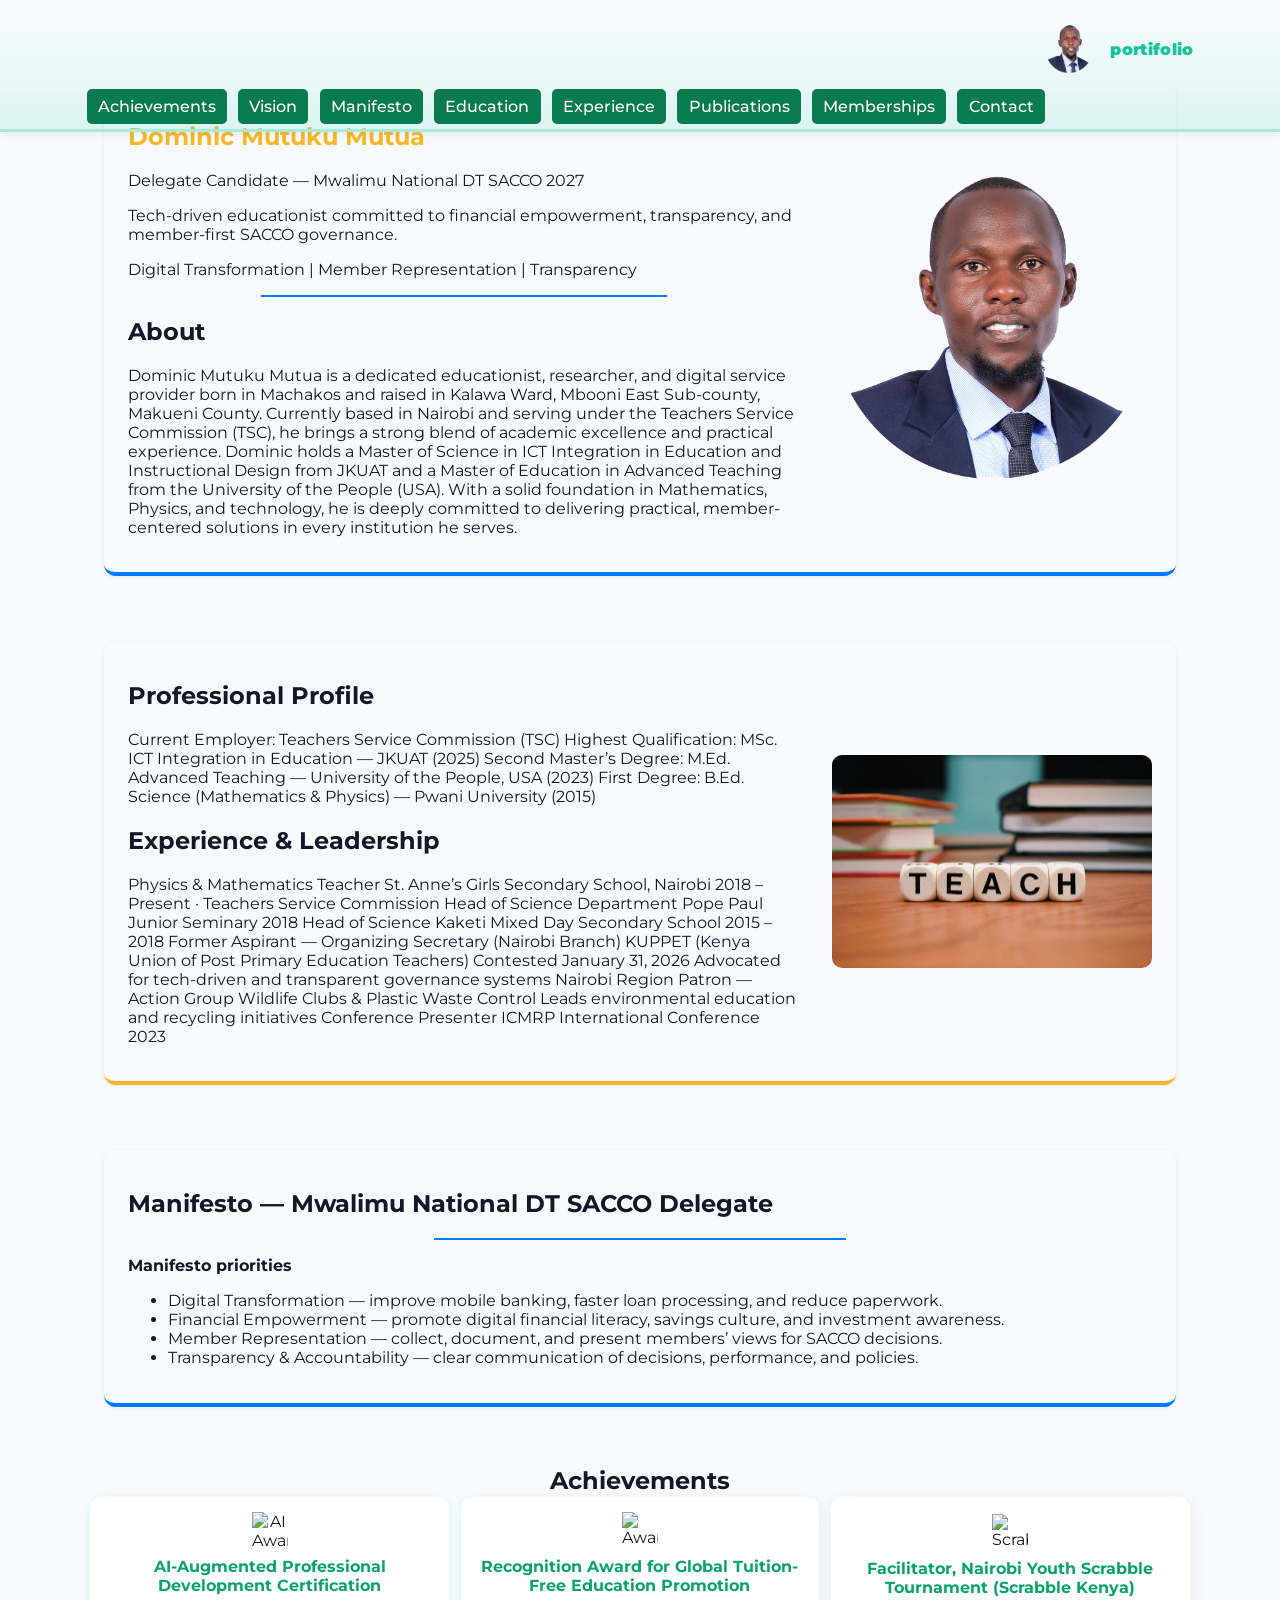
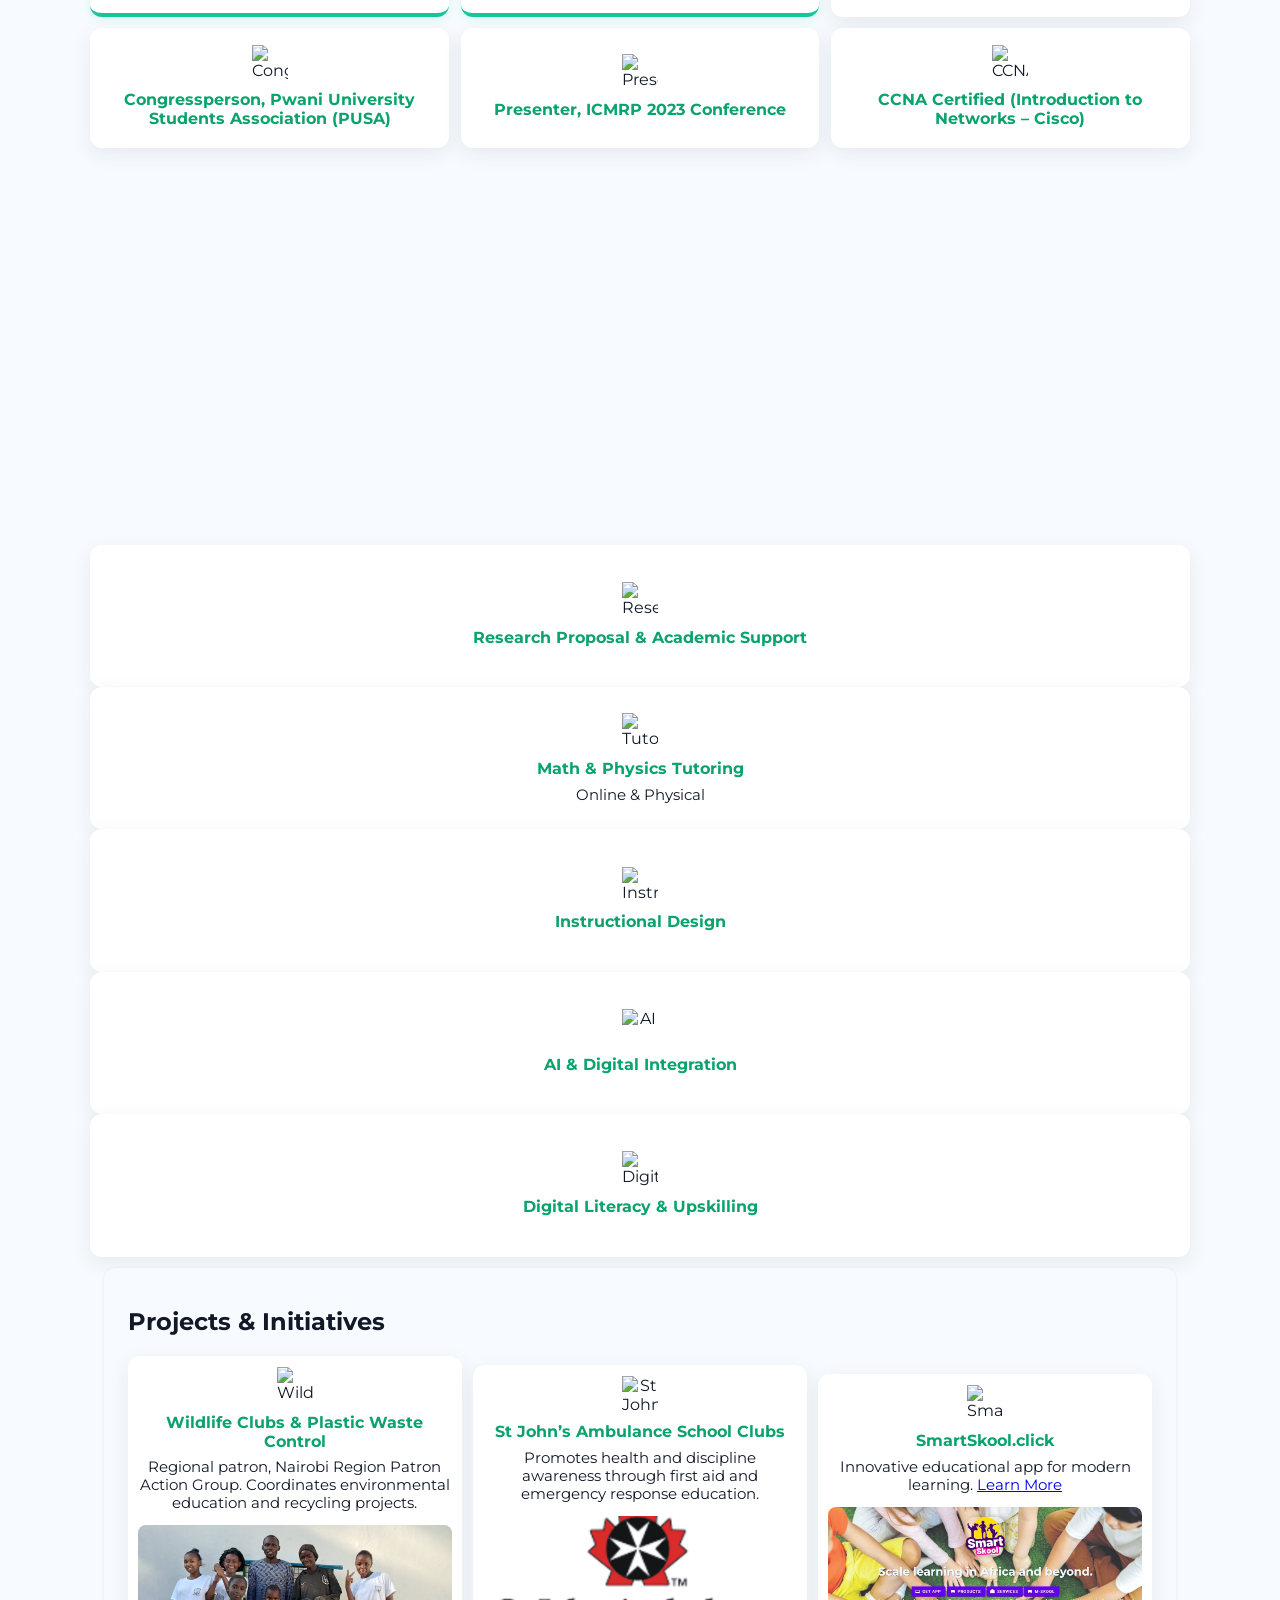
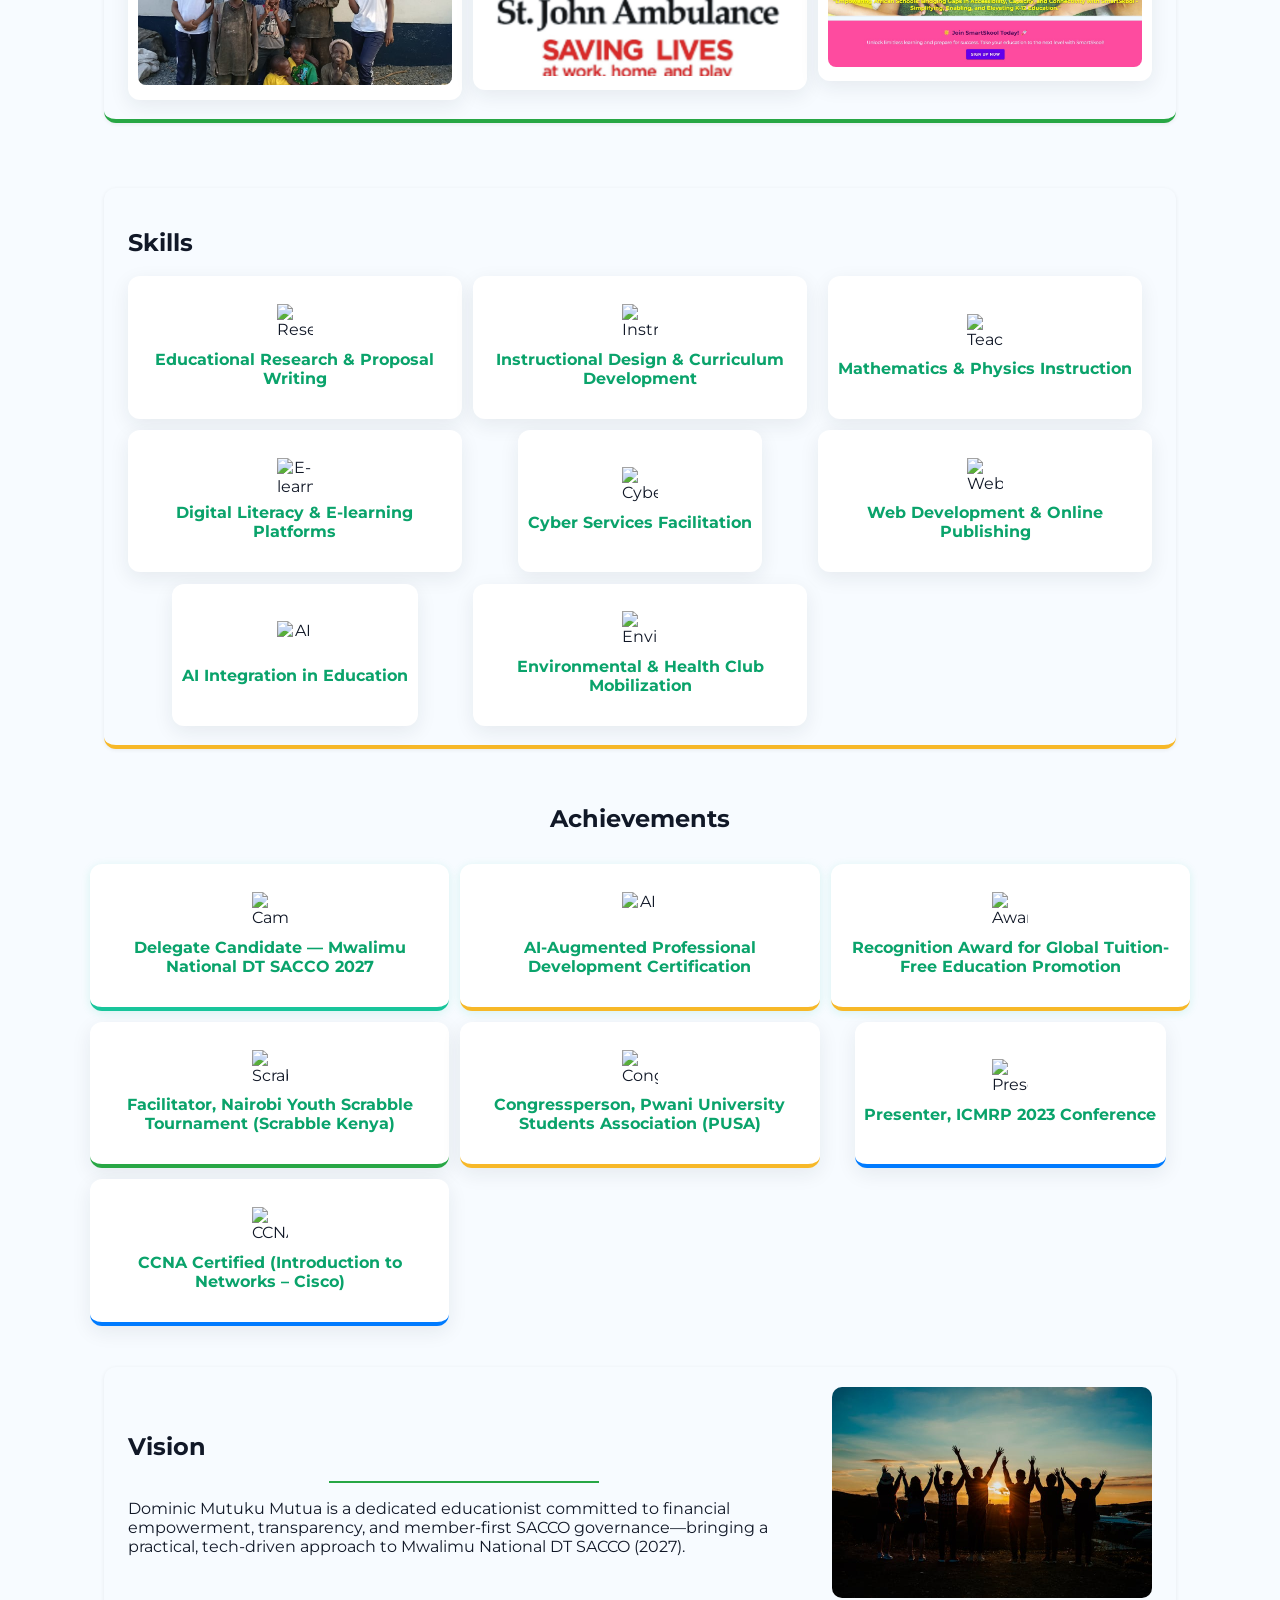
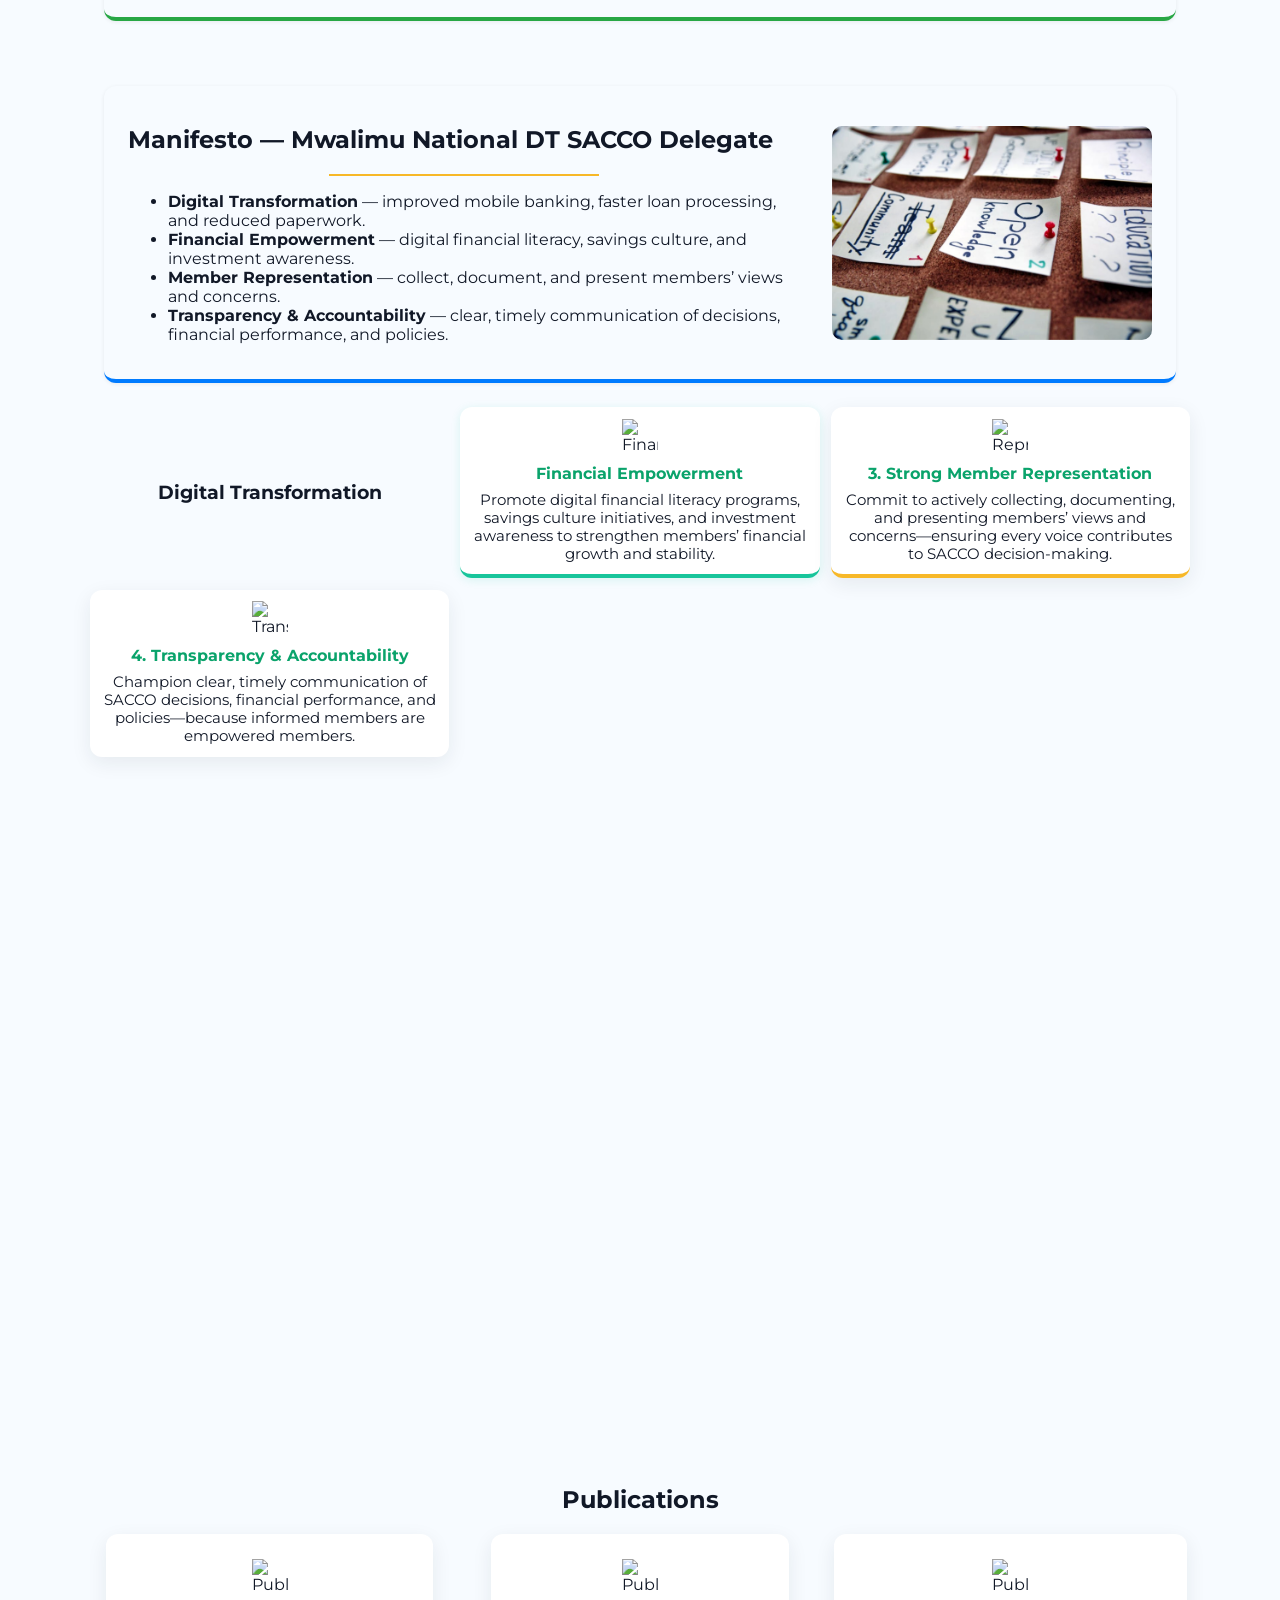
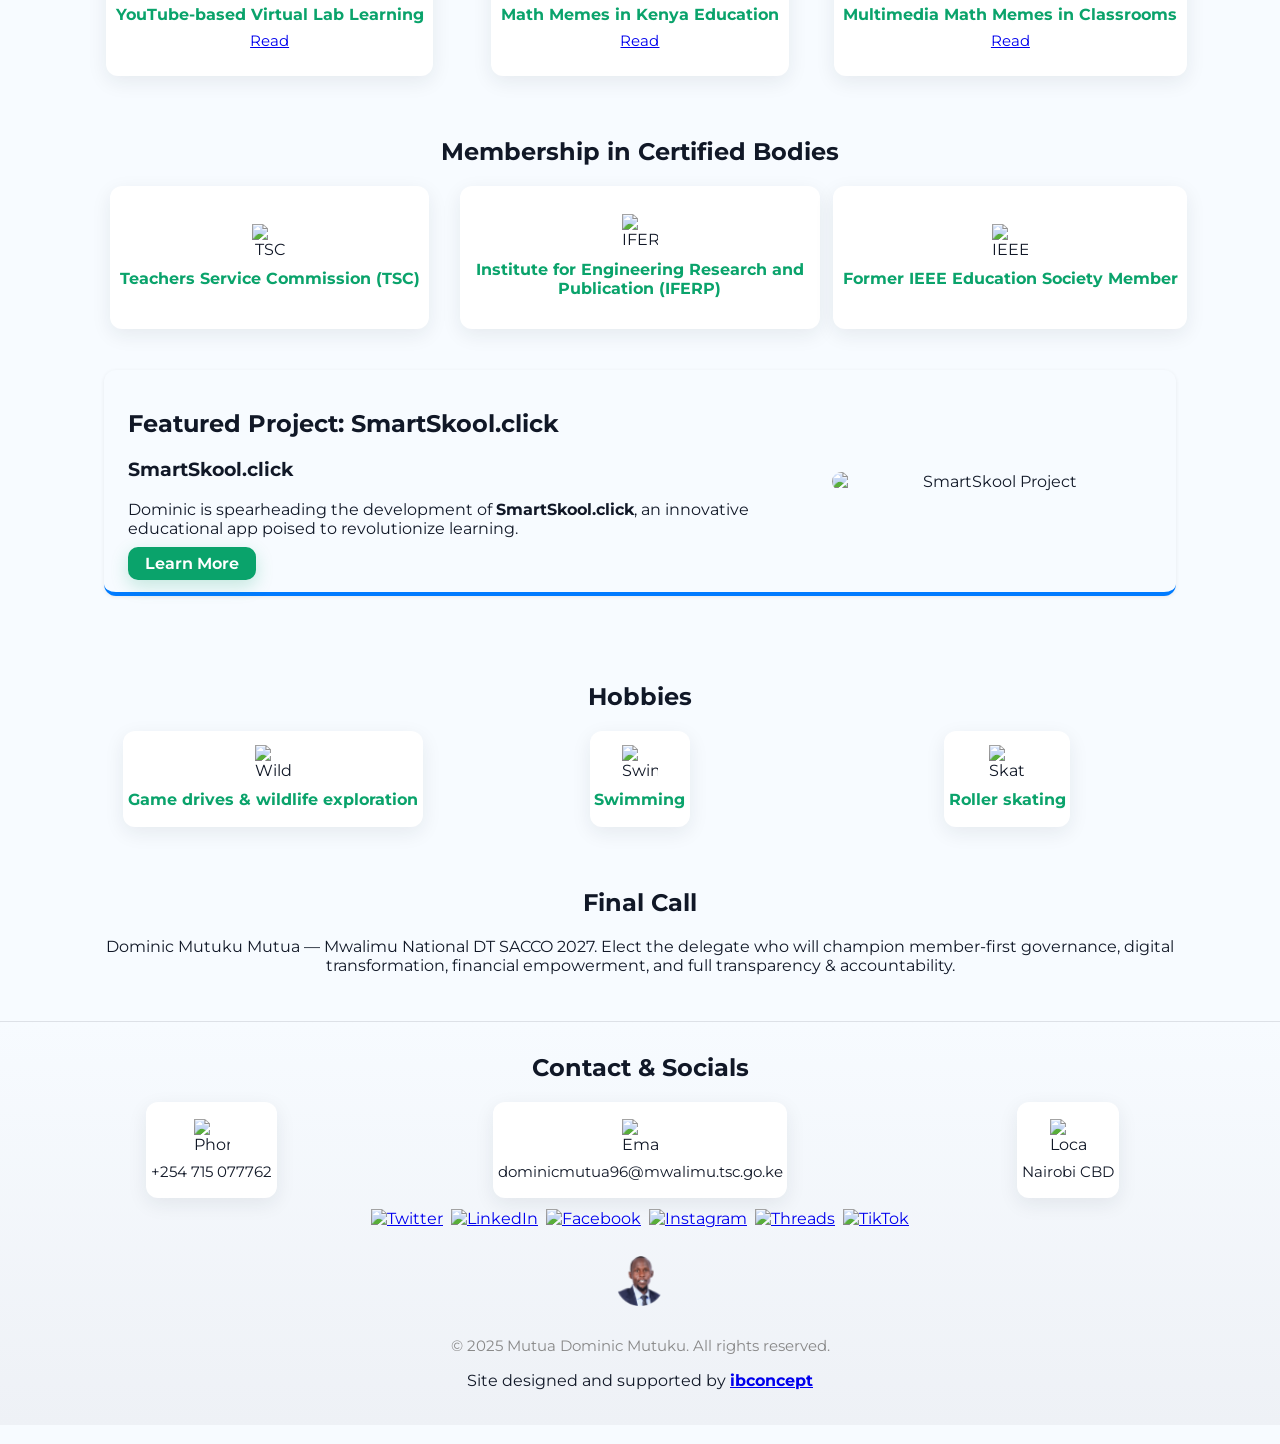
==== index.html @ 6b9e7550 "lll" ====
<!DOCTYPE html>
<html lang="en">
<head>
<meta charset="UTF-8">
    <meta name="viewport" content="width=device-width, initial-scale=1.0">
    <title>Mutua Dominic Mutuku - Candidate for Nairobi Branch Organizing Secretary, KUPPET Vied</title>

    <meta name="description"
    <meta name="keywords" content="Mutua Dominic Mutuku, KUPPET, Nairobi Branch Organizing Secretary, education reform, teacher welfare, digital innovation, manifesto, campaign, biography, publications, achievements, memberships, hobbies">
    <meta name="author" content="Mutua Dominic Mutuku">
    <meta name="geo.placename" content="Nairobi CBD">
    <meta name="geo.position" content="-1.286389;36.817222">
    <meta name="geo.region" content="KE-030">
    <meta name="DC.title" content="Mutua Dominic Mutuku - Campaign Profile">
    <link rel="canonical" href="https://yourwebsite.com/mutua-dominic-mutuku" />
    <script type="application/ld+json">
    [
      {
        "@context": "https://schema.org",
        "@type": "Person",
        "name": "Mutua Dominic Mutuku",
        "jobTitle": "Candidate for Nairobi Branch Organizing Secretary, KUPPET",
        "description": "Passionate educationist, researcher, and digital service provider committed to educational reform and teachers’ welfare through digital innovation.",
        "image": "mutua.png",
        "url": "https://dominicmutukumutua/mutua-dominic-mutuku",
        "sameAs": [
          "https://twitter.com/MutuaMDominic",
          "https://www.linkedin.com/in/dominic-mutua-b8257ab4",
          "https://facebook.com/MutukuDMutua",
          "https://instagram.com/dmutuku_mutua",
          "https://threads.net/@dmutuku_mutua",
          "https://tiktok.com/@dmutuku_mutua"
        ],
        "address": {
          "@type": "PostalAddress",
          "addressLocality": "Nairobi",
          "addressRegion": "KE",
          "addressCountry": "Kenya"
        },
        "contactPoint": {
          "@type": "ContactPoint",
          "telephone": "+254 715 077762",
          "email": "dominicmutua96@mwalimu.tsc.go.ke",
          "contactType": "teaching service"
        },
        "alumniOf": [
          {
            "@type": "EducationalOrganization",
            "name": "Jomo Kenyatta University of Agriculture and Technology"
          },
          {
            "@type": "EducationalOrganization",
            "name": "University of the People"
          },
          {
            "@type": "EducationalOrganization",
            "name": "Pwani University"
          }
        ],
        "knowsAbout": ["Education", "ICT Integration in Education", "Instructional Design", "Mathematics", "Physics", "Digital Literacy", "AI in Education"]
      },
      {
        "@context": "https://schema.org",
        "@type": "Event",
        "name": "KUPPET Vied Date",
        "startDate": "2026-01-31T00:00:00",
        "endDate": "2026-01-31T23:59:59",
        "location": {
          "@type": "Place",
          "name": "Kenya Institute Of Curriculum Development (KICD)",
          "address": {
            "@type": "PostalAddress",
            "addressLocality": "Nairobi",
            "addressCountry": "Kenya"
          }
        },
        "description": "KUPPET Vied voting/selection session. Venue: Kenya Institute Of Curriculum Development (KICD).",
        "organizer": {
          "@type": "Organization",
          "name": "KUPPET"
        }
      },
      {
        "@context": "https://schema.org",
        "@type": "WebSite",
        "name": "Mutua Dominic Mutuku - Campaign Profile",
        "url": "https://yourwebsite.com/mutua-dominic-mutuku",
        "description": "Official campaign profile of Mutua Dominic Mutuku, candidate for Nairobi Branch Organizing Secretary - KUPPET. Explore his vision, manifesto, education, experience, publications, achievements, memberships, and hobbies.",
        "author": {
          "@type": "Person",
          "name": "Mutua Dominic Mutuku"
        },
        "publisher": {
          "@type": "Person",
          "name": "Mutua Dominic Mutuku"
        }
      },
      {
        "@context": "https://schema.org",
        "@type": "SoftwareApplication",
        "name": "SmartSkool.click",
        "description": "Innovative educational app for modern learning.",
        "url": "https://ibconcept.github.io/smartskool/",
        "applicationCategory": "EducationalApplication",
        "operatingSystem": "Web",
        "author": {
          "@type": "Person",
          "name": "Mutua Dominic Mutuku"
        }
      }
    ]
    </script>
    <link href="https://fonts.googleapis.com/icon?family=Material+Icons" rel="stylesheet">
    <link href="https://fonts.googleapis.com/css2?family=Montserrat:wght@300;400;600;700&family=Roboto:wght@300;400;500&display=swap" rel="stylesheet">
    <link rel="stylesheet" href="style.css">
    <script src="https://cdnjs.cloudflare.com/ajax/libs/html2canvas/1.4.1/html2canvas.min.js"></script>
    <link rel="icon" type="image/png" sizes="32x32" href="favicon-32x32.png">
    <link rel="icon" type="image/png" sizes="16x16" href="favicon-16x16.png">
    <link rel="apple-touch-icon" sizes="180x180" href="apple-touch-icon.png">
    <link rel="shortcut icon" href="favicon.ico">
    <script>
      document.addEventListener('DOMContentLoaded', function() {
        const sections = document.querySelectorAll('.section');
        const revealOptions = {
          threshold: 0.08
        };
        const revealOnScroll = new IntersectionObserver(function(entries, observer) {
          entries.forEach(entry => {
            if(entry.isIntersecting){
              entry.target.classList.add('reveal-visible');
              observer.unobserve(entry.target);
            }
          });
        }, revealOptions);
        sections.forEach(section => {
          section.classList.add('reveal');
          revealOnScroll.observe(section);
        });
      });
    </script>
</head>
<body>
    <nav class="navbar">
            <div class="container">
            <div class="brand">
                <img src="favicon.ico" alt="Logo" class="logo">
                <span class="brand-text">Portifolio</span>
            </div>
            <div class="hamburger" onclick="toggleMenu()" aria-label="Open menu" role="button" tabindex="0">
                
                <span></span>
                <span></span>
                <span></span>
            </div>
            <ul id="nav-menu">
                <li><a href="#achievements">Achievements</a></li>
                <li><a href="#vision">Vision</a></li>
                <li><a href="#manifesto">Manifesto</a></li>
                <li><a href="#education">Education</a></li>
                <li><a href="#experience">Experience</a></li>
                <li><a href="#publications">Publications</a></li>
                <li><a href="#memberships">Memberships</a></li>
                <li><a href="#contact">Contact</a></li>
            </ul>
        </div>
    </nav>
    <main class="container">

        <section id="about" class="section">
            <div class="section-flex" style="border-bottom:4px solid #007BFF;">
                <div class="section-content">
                    <h1 style="color: #f7b828;">Dominic Mutuku Mutua</h1>
                    <p>Delegate Candidate — Mwalimu National DT SACCO 2027</p>
                    <p>Tech-driven educationist committed to financial empowerment, transparency, and member-first SACCO governance.</p>
                    <p>Digital Transformation | Member Representation | Transparency</p>
                    <hr style="border:1px solid #007BFF;width:60%;margin:1rem auto;">
                    <h2>About</h2>
                    <p>Dominic Mutuku Mutua is a dedicated educationist, researcher, and digital service provider born in Machakos and raised in Kalawa Ward, Mbooni East Sub-county, Makueni County. Currently based in Nairobi and serving under the Teachers Service Commission (TSC), he brings a strong blend of academic excellence and practical experience.

Dominic holds a Master of Science in ICT Integration in Education and Instructional Design from JKUAT and a Master of Education in Advanced Teaching from the University of the People (USA). With a solid foundation in Mathematics, Physics, and technology, he is deeply committed to delivering practical, member-centered solutions in every institution he serves.</p>
                </div>
                <img src="mutua.png" alt="Dominic Mutuku Mutua" class="section-img-large">
            </div>
        </section>

        <section id="biography" class="section">
            <div class="section-flex" style="border-bottom:4px solid #f7b828;">

                <div class="section-content">
                    <h2>Professional Profile</h2>
                    <p>Current Employer: Teachers Service Commission (TSC)
Highest Qualification: MSc. ICT Integration in Education — JKUAT (2025)
Second Master’s Degree: M.Ed. Advanced Teaching — University of the People, USA (2023)
First Degree: B.Ed. Science (Mathematics & Physics) — Pwani University (2015)</p>

                    <h2>Experience &amp; Leadership</h2>
                    <p>Physics & Mathematics Teacher
St. Anne’s Girls Secondary School, Nairobi
2018 – Present · Teachers Service Commission

Head of Science Department
Pope Paul Junior Seminary
2018

Head of Science
Kaketi Mixed Day Secondary School
2015 – 2018

Former Aspirant — Organizing Secretary (Nairobi Branch)
KUPPET (Kenya Union of Post Primary Education Teachers)
Contested January 31, 2026
Advocated for tech-driven and transparent governance systems

Nairobi Region Patron — Action Group
Wildlife Clubs & Plastic Waste Control
Leads environmental education and recycling initiatives

Conference Presenter
ICMRP International Conference
2023</p>
                </div>
                <img src="teaching.jpg" alt="Teaching" class="section-img-large">
            </div>
        </section>

        <section id="services" class="section">
            <div class="section-flex" style="border-bottom:4px solid #007BFF;">
                <div class="section-content">
                    <h2>Manifesto — Mwalimu National DT SACCO Delegate</h2>
                    <hr style="border:1px solid #007BFF;width:40%;margin:0.5rem auto;">
                    <p><strong>Manifesto priorities</strong></p>
                    <ul class="manifesto-bullets">
                        <li>Digital Transformation — improve mobile banking, faster loan processing, and reduce paperwork.</li>
                        <li>Financial Empowerment — promote digital financial literacy, savings culture, and investment awareness.</li>
                        <li>Member Representation — collect, document, and present members’ views for SACCO decisions.</li>
                        <li>Transparency &amp; Accountability — clear communication of decisions, performance, and policies.</li>
                    </ul>
                </div>
            </div>
        </section>
        <!-- Achievements -->
        <section id="achievements" class="section achievements-section">
            <h2 class="achievements-title">Achievements</h2>
            <div class="card-grid achievements-grid">

              <div class="card card-highlight">
                <img src="https://img.icons8.com/ios-filled/50/007BFF/prize.png" alt="AI Award">
                <h3>AI-Augmented Professional Development Certification</h3>
              </div>
              <div class="card card-highlight">
                <img src="https://img.icons8.com/ios-filled/50/007BFF/prize.png" alt="Award">
                <h3>Recognition Award for Global Tuition-Free Education Promotion</h3>
              </div>
              <div class="card">
                <img src="https://img.icons8.com/ios-filled/50/007BFF/prize.png" alt="Scrabble">
                <h3>Facilitator, Nairobi Youth Scrabble Tournament (Scrabble Kenya)</h3>
              </div>
              <div class="card">
                <img src="https://img.icons8.com/ios-filled/50/007BFF/prize.png" alt="Congress">
                <h3>Congressperson, Pwani University Students Association (PUSA)</h3>
              </div>
              <div class="card">
                <img src="https://img.icons8.com/ios-filled/50/007BFF/prize.png" alt="Presenter">
                <h3>Presenter, ICMRP 2023 Conference</h3>
              </div>
              <div class="card">
                <img src="https://img.icons8.com/ios-filled/50/007BFF/prize.png" alt="CCNA">
                <h3>CCNA Certified (Introduction to Networks – Cisco)</h3>
              </div>
            </div>
        </section>


        <section id="vision" class="section"></section>
        <section id="manifesto" class="section"></section>
        <section id="education" class="section"></section>
        <section id="experience" class="section"></section>
        <section id="publications" class="section"></section>
        <section id="memberships" class="section"></section>
        <section id="project-smartskool" class="section"></section>
        <section id="hobbies" class="section"></section>
        <section id="final-call" class="section"></section>

                        <div class="card"><img src="https://img.icons8.com/ios-filled/50/007BFF/paper.png" alt="Research"><h3>Research Proposal & Academic Support</h3></div>
                        <div class="card"><img src="https://img.icons8.com/ios-filled/50/007BFF/online-support.png" alt="Tutoring"><h3>Math & Physics Tutoring</h3><p>Online & Physical</p></div>
                        <div class="card"><img src="https://img.icons8.com/ios-filled/50/007BFF/pen.png" alt="Instructional Design"><h3>Instructional Design</h3></div>
                        <div class="card"><img src="https://img.icons8.com/ios-filled/50/007BFF/network.png" alt="AI"><h3>AI & Digital Integration</h3></div>
                        <div class="card"><img src="https://img.icons8.com/ios-filled/50/007BFF/learning.png" alt="Digital Literacy"><h3>Digital Literacy & Upskilling</h3></div>
                    </div>
                </div>
            </div>
        </section>
        <!-- Projects & Initiatives Section -->
        <section id="projects" class="section">
            <div class="section-flex" style="border-bottom:4px solid #28a745;">
                <div class="section-content">
                    <h2>Projects & Initiatives</h2>
                    <div class="card-grid">
                        <div class="card"><img src="https://img.icons8.com/ios-filled/50/007BFF/elephant.png" alt="Wildlife"><h3>Wildlife Clubs & Plastic Waste Control</h3>  <p>Regional patron, Nairobi Region Patron Action Group. Coordinates environmental education and recycling projects.</p>
                        <img src="environtmental image.jpg" alt="Environmental Project Image" style="width:100%;height:160px;object-fit:cover;margin-top:0.5rem;border-radius:8px;">
                        
                        </div>
                        <div class="card"><img src="https://img.icons8.com/ios-filled/50/007BFF/hospital.png" alt="St John"><h3>St John’s Ambulance School Clubs</h3><p>Promotes health and discipline awareness through first aid and emergency response education.</p>
    <img src="st-john.JPG" alt="Hospital/First Aid" style="width:100%;height:160px;object-fit:cover;margin-top:0.5rem;border-radius:8px;">
</div>
                        <div class="card"><img src="https://img.icons8.com/ios-filled/50/007BFF/school.png" alt="SmartSkool"><h3>SmartSkool.click</h3><p>Innovative educational app for modern learning. <a href="https://ibconcept.github.io/smartskool/" target="_blank">Learn More</a></p>
    <img src="smartskool.jpg" alt="School Placeholder" style="width:100%;height:160px;object-fit:cover;margin-top:0.5rem;border-radius:8px;">
</div>
                    </div>
                </div>
            </div>
        </section>
        <!-- Skills Section -->
        <section id="skills" class="section">
            <div class="section-flex" style="border-bottom:4px solid #f7b828;">
                <div class="section-content">
                    <h2>Skills</h2>
                    <div class="card-grid">
                        <div class="card"><img src="https://img.icons8.com/ios-filled/50/007BFF/doc.png" alt="Research"><h3>Educational Research & Proposal Writing</h3></div>
                        <div class="card"><img src="https://img.icons8.com/ios-filled/50/007BFF/book.png" alt="Instructional Design"><h3>Instructional Design & Curriculum Development</h3></div>
                        <div class="card"><img src="https://img.icons8.com/ios-filled/50/007BFF/classroom.png" alt="Teaching"><h3>Mathematics & Physics Instruction</h3></div>
                        <div class="card"><img src="https://img.icons8.com/ios-filled/50/007BFF/learning.png" alt="E-learning"><h3>Digital Literacy & E-learning Platforms</h3></div>
                        <div class="card"><img src="https://img.icons8.com/ios-filled/50/007BFF/cyber-security.png" alt="Cyber"><h3>Cyber Services Facilitation</h3></div>
                        <div class="card"><img src="https://img.icons8.com/ios-filled/50/007BFF/web.png" alt="Web"><h3>Web Development & Online Publishing</h3></div>
                        <div class="card"><img src="https://img.icons8.com/ios-filled/50/007BFF/artificial-intelligence.png" alt="AI"><h3>AI Integration in Education</h3></div>
                        <div class="card"><img src="https://img.icons8.com/ios-filled/50/007BFF/forest.png" alt="Environment"><h3>Environmental & Health Club Mobilization</h3></div>
                    </div>
                </div>
            </div>
        </section>
          <h2>Achievements</h2>
        <section id="achievements" class="section">
            <div class="card-grid">
              
                <div class="card card-highlight" style="border-bottom:4px solid var(--icegreen);">
                    <img src="https://img.icons8.com/ios-filled/50/0aa36b/medal2.png" alt="Campaign">
                    <h3>Delegate Candidate — Mwalimu National DT SACCO 2027</h3>
                </div>
                <div class="card card-highlight" style="border-bottom:4px solid #f7b828;">
                    <img src="https://img.icons8.com/ios-filled/50/007BFF/prize.png" alt="AI">
                    <h3>AI-Augmented Professional Development Certification</h3>
                </div>

                <div class="card card-highlight" style="border-bottom:4px solid #f7b828;">
                    <img src="https://img.icons8.com/ios-filled/50/007BFF/prize.png" alt="Award">
                    <h3>Recognition Award for Global Tuition-Free Education Promotion</h3>
                </div>
                <div class="card"  style="border-bottom:4px solid #28a745;">
                    <img src="https://img.icons8.com/ios-filled/50/007BFF/prize.png" alt="Scrabble">
                    <h3>Facilitator, Nairobi Youth Scrabble Tournament (Scrabble Kenya)</h3>
                </div>
                <div class="card"  style="border-bottom:4px solid #f7b828;">
                    <img src="https://img.icons8.com/ios-filled/50/007BFF/prize.png" alt="Congress">
                    <h3>Congressperson, Pwani University Students Association (PUSA)</h3>
                </div>
                <div class="card"  style="border-bottom:4px solid #007BFF;">
                    <img src="https://img.icons8.com/ios-filled/50/007BFF/prize.png" alt="Presenter">
                    <h3>Presenter, ICMRP 2023 Conference</h3>
                </div>
                <div class="card" style="border-bottom:4px solid #007BFF;">
                    <img src="https://img.icons8.com/ios-filled/50/007BFF/prize.png" alt="CCNA">
                    <h3>CCNA Certified (Introduction to Networks – Cisco)</h3>
                </div>
            </div>
        </section>

        <section id="vision" class="section">
            <div class="section-flex vision" style="border-bottom:4px solid #28a745;">
                <div class="section-content">
                    <h2>Vision</h2>
                    <hr style="border:1px solid #28a745;width:40%;margin:0.5rem auto;">
                    <p>Dominic Mutuku Mutua is a dedicated educationist committed to financial empowerment, transparency, and member-first SACCO governance—bringing a practical, tech-driven approach to Mwalimu National DT SACCO (2027).</p>
                </div>
                <img src="vision.jpg" alt="Vision" class="section-img-large">
            </div>
        </section>
        <section id="manifesto" class="section">
            <div class="section-flex">
                <div class="section-content">
                    <h2>Manifesto — Mwalimu National DT SACCO Delegate</h2>
                    <hr style="border:1px solid #f7b828;width:40%;margin:0.5rem auto;">
                    <ul class="manifesto-bullets manifesto-compact">
                        <li><strong>Digital Transformation</strong> — improved mobile banking, faster loan processing, and reduced paperwork.</li>
                        <li><strong>Financial Empowerment</strong> — digital financial literacy, savings culture, and investment awareness.</li>
                        <li><strong>Member Representation</strong> — collect, document, and present members’ views and concerns.</li>
                        <li><strong>Transparency & Accountability</strong> — clear, timely communication of decisions, financial performance, and policies.</li>
                    </ul>
                </div>
                <img src="manifesto.jpg" alt="Manifesto" class="section-img-large">
            </div>
            <div class="card-grid">
<h3>Digital Transformation</h3>
                <div class="card card-highlight" style="border-bottom: 4px solid linear-gradient(90deg, #007BFF, #28a745);"><img src="https://img.icons8.com/ios-filled/50/007BFF/money-transfer.png" alt="Financial"><h3>Financial Empowerment</h3><p>Promote digital financial literacy programs, savings culture initiatives, and investment awareness to strengthen members’ financial growth and stability.</p></div>
                <div class="card" style="border-bottom: 4px solid #f7b828;"><img src="https://img.icons8.com/ios-filled/50/007BFF/handshake.png" alt="Representation"><h3>3. Strong Member Representation</h3><p>Commit to actively collecting, documenting, and presenting members’ views and concerns—ensuring every voice contributes to SACCO decision-making.</p></div>
                <div class="card" style="border-bottom: 4px solid linear-gradient(90deg, #f7b828, #007BFF);"><img src="https://img.icons8.com/ios-filled/50/007BFF/paper.png" alt="Transparency"><h3>4. Transparency & Accountability</h3><p>Champion clear, timely communication of SACCO decisions, financial performance, and policies—because informed members are empowered members.</p></div>
            </div>
        </section>
        <section id="education" class="section">
            <h2>Education Background</h2>
            <div class="card-grid">
                <div class="card"><img src="https://img.icons8.com/ios-filled/50/007BFF/graduation-cap.png" alt="MSc"><h3>MSc. In ICT Integration in Education and Instructional Design 

                </h3><p>Jomo Kenyatta University of Agriculture and Technology (2025)</p></div>
                <div class="card"><img src="https://img.icons8.com/ios-filled/50/007BFF/graduation-cap.png" alt="MEd"><h3>M.Ed. Advanced Teaching</h3><p>University of the People, USA (2023)</p></div>
                <div class="card"><img src="https://img.icons8.com/ios-filled/50/007BFF/graduation-cap.png" alt="BEd"><h3>B.Ed. (Science)</h3><p>Pwani University (2015) | Mathematics & Physics</p></div>
                <div class="card"><img src="https://img.icons8.com/ios-filled/50/007BFF/school.png" alt="Secondary"><h3>Secondary</h3><p>Mbaikini High School (2009)</p></div>
                <div class="card"><img src="https://img.icons8.com/ios-filled/50/007BFF/school.png" alt="Primary"><h3>Primary</h3><p>Mutanda Primary School (2005)</p></div>
            </div>
        </section>
        <section id="experience" class="section">
            <h2>Experience</h2>
            <div class="card-grid">
                <div class="card"><img src="https://img.icons8.com/ios-filled/50/007BFF/classroom.png" alt="Teaching"><h3>St. Anne’s Girls Secondary School</h3><p>Physics & Mathematics Teacher (2018–Present)</p></div>
                <div class="card"><img src="https://img.icons8.com/ios-filled/50/007BFF/classroom.png" alt="Seminary"><h3>Pope Paul Junior Seminary</h3><p>Head of Science Department (2018)</p></div>
                <div class="card"><img src="https://img.icons8.com/ios-filled/50/007BFF/classroom.png" alt="Kaketi"><h3>Kaketi Mixed Day Secondary School</h3><p>Head of Science (2015–2018)</p></div>
            </div>
        </section>
        <section id="publications" class="section">
            <h2>Publications</h2>
            <div class="card-grid">
                <div class="card"><img src="https://img.icons8.com/ios-filled/50/007BFF/open-book--v2.png" alt="Publication"><h3>YouTube-based Virtual Lab Learning</h3><p><a href="https://doi.org/10.36227/techrxiv.173750141.17407413/v1" target="_blank">Read</a></p></div>
                <div class="card"><img src="https://img.icons8.com/ios-filled/50/007BFF/open-book--v2.png" alt="Publication"><h3>Math Memes in Kenya Education</h3><p><a href="https://doi.org/10.1109/te.2023.3346990" target="_blank">Read</a></p></div>
                <div class="card"><img src="https://img.icons8.com/ios-filled/50/007BFF/open-book--v2.png" alt="Publication"><h3>Multimedia Math Memes in Classrooms</h3><p><a href="https://doi.org/10.15379/ijmst.v10i1.2691" target="_blank">Read</a></p></div>
            </div>
        </section>
        
        <section id="memberships" class="section">
            <h2>Membership in Certified Bodies</h2>
            <div class="card-grid">
                <div class="card"><img src="https://img.icons8.com/ios-filled/50/007BFF/checked-checkbox.png" alt="TSC"><h3>Teachers Service Commission (TSC)</h3></div>
                <div class="card"><img src="https://img.icons8.com/ios-filled/50/007BFF/checked-checkbox.png" alt="IFERP"><h3>Institute for Engineering Research and Publication (IFERP)</h3></div>
                <div class="card"><img src="https://img.icons8.com/ios-filled/50/007BFF/checked-checkbox.png" alt="IEEE"><h3>Former IEEE Education Society Member</h3></div>
            </div>
        </section>
        <section id="project-smartskool" class="section">
            <div class="section-flex">
                <div class="section-content">
                    <h2>Featured Project: SmartSkool.click</h2>
                    <h3>SmartSkool.click</h3>
                    <p>Dominic is spearheading the development of <strong>SmartSkool.click</strong>, an innovative educational app poised to revolutionize learning.</p>
                    <a href="https://ibconcept.github.io/smartskool/" target="_blank" class="btn">Learn More</a>
                </div>
                <img src="https://images.unsplash.com/photo-1519389950473-47ba0277781c?auto=format&fit=crop&w=800&q=80" alt="SmartSkool Project" class="section-img-large">
            </div>
        </section>
        <section id="hobbies" class="section">
            <h2>Hobbies</h2>
            <div class="card-grid">
                <div class="card"><img src="https://img.icons8.com/ios-filled/50/007BFF/elephant.png" alt="Wildlife"><h3>Game drives & wildlife exploration</h3></div>
                <div class="card"><img src="https://img.icons8.com/ios-filled/50/007BFF/swimming.png" alt="Swimming"><h3>Swimming</h3></div>
                <div class="card"><img src="https://img.icons8.com/ios-filled/50/007BFF/sport.png" alt="Skating"><h3>Roller skating</h3></div>
            </div>
        </section>
        <section id="final-call" class="section">
            <h2>Final Call</h2>
            <p>Dominic Mutuku Mutua — Mwalimu National DT SACCO 2027. Elect the delegate who will champion member-first governance, digital transformation, financial empowerment, and full transparency & accountability.</p>
        </section>
    </main>
    <footer class="section" id="contact">
        <h2>Contact & Socials</h2>
        <div class="card-grid">
            <div class="card"><img src="https://img.icons8.com/ios-filled/50/007BFF/phone.png" alt="Phone"><p>+254 715 077762</p></div>
            <div class="card"><img src="https://img.icons8.com/ios-filled/50/007BFF/email.png" alt="Email"><p>dominicmutua96@mwalimu.tsc.go.ke</p></div>
            <div class="card"><img src="https://img.icons8.com/ios-filled/50/007BFF/marker.png" alt="Location"><p>Nairobi CBD</p></div>
        </div>
        <div class="socials">
            <a href="https://twitter.com/MutuaMDominic"><img src="https://img.icons8.com/ios-filled/40/007BFF/twitterx.png" alt="Twitter"></a>
            <a href="https://www.linkedin.com/in/dominic-mutua-b8257ab4"><img src="https://img.icons8.com/ios-filled/40/007BFF/linkedin.png" alt="LinkedIn"></a>
            <a href="https://facebook.com/MutukuDMutua"><img src="https://img.icons8.com/ios-filled/40/007BFF/facebook-new.png" alt="Facebook"></a>
            <a href="https://instagram.com/dmutuku_mutua"><img src="https://img.icons8.com/ios-filled/40/007BFF/instagram-new--v1.png" alt="Instagram"></a>
            <a href="https://threads.net/@dmutuku_mutua"><img src="https://img.icons8.com/ios-filled/40/007BFF/threads.png" alt="Threads"></a>
            <a href="https://tiktok.com/@dmutuku_mutua"><img src="https://img.icons8.com/ios-filled/40/007BFF/tiktok.png" alt="TikTok"></a>
        </div>
        <img src="favicon.ico" alt="Logo" style="width: 50px; height: auto; margin: 1rem 0;">
        <p class="copyright">&copy; 2025 Mutua Dominic Mutuku. All rights reserved.</p>
        <p class="site-credit">Site designed and supported by <a href="https://ibconcept.vip" target="_blank" rel="noopener"> <b>ibconcept</b></a></p>
    </footer>
    <script>
        function toggleMenu() {
            const menu = document.getElementById('nav-menu');
            const isOpen = menu.classList.contains('active');
            menu.classList.toggle('active');
            if (!isOpen) {
              menu.classList.add('nav-open');
            } else {
              menu.classList.remove('nav-open');
            }
        }

        function closeMenu() {
            const menu = document.getElementById('nav-menu');
            if (menu.classList.contains('active')) {
                menu.classList.remove('active');
            }
            menu.classList.remove('nav-open');
        }

        // Close menu when clicking outside
        document.addEventListener('click', function (e) {
            const menu = document.getElementById('nav-menu');
            const hamburger = document.querySelector('.hamburger');
            if (!menu || !hamburger) return;

            const clickedInsideMenu = menu.contains(e.target);
            const clickedHamburger = hamburger.contains(e.target);

            if (menu.classList.contains('active') && !clickedInsideMenu && !clickedHamburger) {
                closeMenu();
            }
        });

        // Smooth scroll for internal links

        document.querySelectorAll('a[href^="#"]').forEach(anchor => {
            anchor.addEventListener('click', function (e) {
                e.preventDefault();
                document.querySelector(this.getAttribute('href')).scrollIntoView({
                    behavior: 'smooth'
                });
                const menu = document.getElementById('nav-menu');
                if (menu.classList.contains('active')) {
                    menu.classList.remove('active');
                }
            });
        });

        // Scroll Reveal Animation (for sections and category/project cards)
        const revealElements = document.querySelectorAll('.reveal-on-scroll');
        const observerOptions = {
            root: null,
            rootMargin: '0px',
            threshold: 0.1
        };

        const observer = new IntersectionObserver((entries) => {
            entries.forEach(entry => {
                if (entry.isIntersecting) {
                    entry.target.classList.add('is-visible');
                }
            });
        }, observerOptions);

        revealElements.forEach(el => {
            observer.observe(el);
        });
    </script>
</body>
</html>
---- style.css ----
/* --- COMPACT, RESPONSIVE, CONSISTENT UI REFACTOR --- */
:root {
  /* Material-inspired palette: grey + ice green + alicewhite */
  --grey-50: #f6f7fb;
  --grey-100: #eef1f6;
  --grey-200: #dfe5ee;
  --grey-900: #1f2937;

  --icegreen: #18c59b;
  --icegreen-700: #0aa36b;

  --alicewhite: #f7fbff;

  --primary: var(--icegreen-700);
  --secondary: var(--icegreen);
  --bg: var(--alicewhite);
  --card-bg: #ffffff;
  --text: #111827;

  --radius: 12px;
  --shadow: 0 6px 20px rgba(31, 41, 55, 0.08);
  --shadow-soft: 0 2px 10px rgba(31, 41, 55, 0.06);
}

html { scroll-behavior: smooth; }
@media (prefers-reduced-motion: reduce) {
  html { scroll-behavior: auto; }
}
* { scroll-behavior: smooth; }
body {
  font-family: 'Montserrat', Arial, sans-serif;
  margin: 0;
  background: var(--bg);
  color: var(--text);
  overflow-x: hidden;
}
.container {
  max-width: 1100px;
  margin: 4.5rem auto 0 auto;
  padding: 0 1rem;
}
.section {
  margin-bottom: 1.2rem;
  padding: 0.7rem 0;
}
.section-header {
  display: flex;
  align-items: center;
  gap: 1rem;
}
.section-img {
  width: 70px;
  height: 70px;
  border-radius: 50%;
  object-fit: cover;
  border: 2px solid var(--primary);
}
.card-grid {
  display: grid;
  grid-template-columns: repeat(3, 1fr);
  gap: 0.7rem;
}
.card {
  background: var(--card-bg);
  border-radius: var(--radius);
  box-shadow: var(--shadow);
  padding: 0.7rem 0.6rem;
  display: flex;
  flex-direction: column;
  align-items: center;
  min-height: 120px;
  justify-content: flex-start;
  gap: 0.3rem;
}
.card img {
  width: 36px;
  height: 36px;
  margin-bottom: 0.2rem;
}
.card h3 {
  margin: 0.1rem 0 0.2rem 0;
  font-size: 1rem;
  color: var(--icegreen-700);
}

.card p {
  margin: 0;
  font-size: 0.93rem;
  text-align: center;
}
.btn {
  background: var(--primary);
  color: #ffffff;
  padding: 0.45em 1.1em;
  border-radius: 10px;
  text-decoration: none;
  font-weight: 650;
  margin-top: 0.3em;
  font-size: 0.98em;
  box-shadow: 0 6px 18px rgba(10,163,107,0.22);
  transition: transform 0.15s ease, box-shadow 0.15s ease;
}
.btn:hover {
  transform: translateY(-1px);
  box-shadow: 0 10px 26px rgba(10,163,107,0.28);
}

.socials {
  display: flex;
  gap: 0.5rem;
  justify-content: center;
  margin: 0.7rem 0;
}
footer.section {
  background: linear-gradient(180deg, var(--alicewhite) 0%, var(--grey-100) 100%);
  border-top: 1px solid rgba(31,41,55,0.08);
  text-align: center;
  padding-bottom: 1.2rem;
}

.copyright {
  font-size: 0.93em;
  color: #888;
  margin-top: 0.7rem;
}
.navbar {
  background: linear-gradient( var(--alicewhite) 10%, rgba(24,197,155,0.12) 100%);
  border-bottom: 3px solid rgba(24,197,155,0.35);

  position: fixed;
  width: 100%;
  z-index: 100;
  top: 0;
  left: 0;
  box-shadow: 0 2px 8px rgba(0,0,0,0.07);
}
.navbar .container {
  display: grid;
  grid-template-columns: 1fr auto 1fr;
  align-items: start;
  justify-items: center;
  max-width: 1100px;
  margin: 0 auto;
  padding: 0.3rem 1rem;
}

/* Far left: hamburger */
.navbar .hamburger {
  grid-column: 1;
  justify-self: start;
  margin-left: 0;
}

/* Center top title text (PORTIFOLIO) */
.navbar .brand-text {
  display: inline-block;
  margin-top: 0.2rem;
}

/* Center top: Portifolio text is centered */
.navbar .brand {
  grid-column: 3;
  justify-self: end;
  align-self: start;
  margin-top: 0.2rem;
  text-align: center;
}

/* Center title */
.navbar .brand-text {
  color: #18c59b;
  font-weight: 900;
  text-transform: none;
  text-align: center;
  display: inline-block;
  margin-top: 0.2rem;
}

/* Mobile: keep the title centered */
@media (max-width: 600px) {
  .navbar .brand {
    grid-column: auto;
    justify-self: center;
    margin-right: 0;
  }
}

.navbar .brand-text {
  color: #18c59b;
  font-weight: 900;
  text-transform: none;
}

.navbar .logo {
  font-weight: 900;
  color: #fff;
  font-size: 1.1rem;
  margin: 1.3vw 0;
  letter-spacing: 1px;
}

/* Ensure logo stays at far right with some right margin */
.navbar .logo {
  margin-right: 0.6rem;
}

/* Keep brand content aligned inside the right column */
.navbar .brand { 
  grid-column: 3;
  justify-self: end;
}

.navbar .brand {
  display: flex;
  align-items: center;
  gap: 0.5rem;
  white-space: nowrap;
  color: #ffffff;
  font-weight: 800;
  letter-spacing: 0.3px;
}
.navbar .brand-text {
  text-transform: lowercase;
  font-size: 1rem;
  line-height: 1;
}
.navbar ul {
  list-style: none;
  display: flex;
  gap: 0.7rem;
  margin: 0;
  padding: 0;
}
.navbar ul li {
  background-color: #0a7a4f;
  border-radius: 5px;
  padding: 0.5rem 0.7rem;
}
.navbar a {
  text-decoration: none;
  color: #fff;
  font-weight: 500;
  font-size: 0.97rem;
  transition: color 0.2s, border-bottom 0.2s;
  border-bottom: 2px solid transparent;
  padding-bottom: 2px;
}
.navbar a:hover {
  color: #f7b828;
  border-bottom: 2px solid #f7b828;
}
.hamburger {
  display: none;
  flex-direction: column;
  cursor: pointer;
  padding: 0.5rem;
}
.hamburger span {
  width: 25px;
  height: 3px;
  background: var(--icegreen-700);
  margin: 3px 0;
  transition: 0.3s;
}
@media (max-width: 900px) {
  .card-grid {
    grid-template-columns: repeat(2, 1fr);
  }
}
@media (max-width: 600px) {
  .hamburger { display: flex !important; }
  .navbar ul { display: none; }

  /* Mobile sliding nav: exactly 50vw, slide from left */
  .navbar ul.active {
    display: flex;
    flex-direction: column;
    position: absolute;
    top: 100%;
    left: 0;
    width: 50vw;

    background: linear-gradient(180deg, var(--alicewhite) 0%, rgba(24,197,155,0.08) 100%);
    padding: 0;
    box-shadow: 0 2px 8px rgba(0,0,0,0.1);

    transform: translateX(-100%);
    transition: transform 220ms ease-in-out;
  }

  .navbar ul.active.nav-open {
    transform: translateX(0);
  }

  /* No spacing between nav items */
  .navbar ul.active li { margin: 0; padding: 0; }
  .navbar ul.active a { padding: 0.6rem 0.9rem; display: block; }

  .navbar .logo { font-size: 1.2rem; padding: 0.7rem 0; color: #fff; margin-right: 0.5rem; }

  .footer, footer.section {
    width: 100vw !important;
    max-width: 100vw !important;
    box-sizing: border-box;
    padding-left: 0.5rem !important;
    padding-right: 0.5rem !important;
    overflow-x: hidden !important;
  }
  body {
    display: flex;
    flex-direction: column;
    align-items: center;
    justify-content: center;
    text-align: center;
    width: 100vw;
    min-height: 100vh;
  }
  .container {
    align-items: center !important;
    justify-content: center !important;
    text-align: center !important;
    width: 100vw;
    padding: 0 0.5rem;
  }
}
.footer, footer.section {
  width: 100%;
  max-width: 100vw;
  box-sizing: border-box;
  overflow-x: hidden;
}
body, .container, .section, .section-header, .card-grid, .card, .footer, .copyright {
  text-align: center !important;
  justify-content: center !important;
  align-items: center !important;
}
.section-header {
  flex-direction: column !important;
  gap: 0.5rem !important;
}
.card-grid {
  margin: 0 auto !important;
}
.card {
  margin: 0 auto !important;
}
/* --- END REFACTOR --- */
/* --- IMAGE/CONTENT SIDE-BY-SIDE LAYOUT --- */
.section-flex {
  display: flex;
  flex-direction: row;
  align-items: center;
  justify-content: center;
  width: 80vw;

  max-width: 1100px;
  margin: 0 auto 1.5rem auto;
  gap: 2rem;
  background: var(--alicewhite);
  border-radius: var(--radius);

  box-shadow: 0 1px 4px rgba(0,0,0,0.07);
  padding: 1.2rem 1.5rem;
}
#about .section-flex {
  background: transparent;
}
.section-flex .section-img-large {
  width: 320px;
  max-width: 40vw;
  border-radius: 10px;
  object-fit: cover;
}
.section-flex .section-content {
  flex: 1;
  text-align: left;
}
@media (max-width: 900px) {
  .section-flex {
    width: 90vw;
    flex-direction: column-reverse;
    gap: 1rem;
    padding: 1rem 0.5rem;
  }
  .section-flex .section-img-large {
    width: 100%;
    max-width: 90vw;
    margin-bottom: 0.5rem;
  }
  .section-flex .section-content {
    text-align: center;
  }
}
/* --- END IMAGE/CONTENT SIDE-BY-SIDE LAYOUT --- */
/* --- CARD HIGHLIGHT STYLE --- */
.card-highlight {
  border-bottom: 4px solid var(--icegreen);
  box-shadow: 0 2px 10px rgba(24,197,155,0.14);
}

/* --- ACHIEVEMENTS GRID (NO WHITE BLOCK UNDER TITLE) --- */
.achievements-section {
  background: transparent;
  padding-top: 0.1rem;
  padding-bottom: 0.2rem;
  margin-top: 0;
}
.achievements-title {
  margin: 0.2rem 0 0.15rem 0;
}
.achievements-grid {
  margin-top: 0.25rem;
  display: flex;
  flex-wrap: wrap;
  gap: 0.7rem;
  justify-content: space-between;
}
.achievements-grid > .card {
  /* 3 across with vw-friendly sizing */
  flex: 0 0 calc(33.333% - 0.5rem);
  box-sizing: border-box;
}
@media (max-width: 900px) {
  .achievements-grid > .card {
    flex: 0 0 calc(50% - 0.35rem);
  }
}
@media (max-width: 600px) {
  .achievements-grid {
    gap: 0.5rem;
  }
  .achievements-grid > .card {
    flex: 0 0 100%;
  }
}

/* --- END ACHIEVEMENTS GRID --- */
/* --- SECTION FLEX BORDER BOTTOM --- */
.section-flex {
  border-bottom: 4px solid #007BFF;
}
.section-flex.vision {
  border-bottom: 4px solid #28a745;
}

@media (max-width: 900px) {
  .section-flex, .section-flex.vision {
    border-bottom-width: 3px;
  }
}

/* --- END SECTION FLEX BORDER BOTTOM --- */
/* --- REVEAL ON SCROLL ANIMATION --- */
.reveal {
  opacity: 0;
  transform: translateY(60px);
  transition: opacity 0.8s cubic-bezier(0.4,0,0.2,1), transform 0.8s cubic-bezier(0.4,0,0.2,1);
}
.reveal-visible {
  opacity: 1 !important;
  transform: none !important;
}
/* --- END REVEAL ON SCROLL ANIMATION --- */
/* --- CONTACT SECTION CARD GRID ADJUSTMENTS --- */
#contact .card-grid {
  gap: 0.3rem;
  margin-bottom: 0.5rem;
}
#contact .card {
  padding: 0.5rem 0.3rem;
  min-height: 80px;
}





@media (max-width: 600px) {
  #contact .card-grid {
    grid-template-columns: 1fr !important;
    gap: 0.5rem !important;
  }
  #contact .card {
    width: 100%;
    min-width: 0;
    margin: 0 auto;
  }
}
/* --- END CONTACT SECTION CARD GRID ADJUSTMENTS --- */
/* --- HOBBIES SECTION CARD GRID ADJUSTMENTS --- */
#hobbies .card-grid {
  gap: 0.1rem;
  margin-bottom: 0.5rem;
}
#hobbies .card {
  padding: 0.5rem 0.3rem;
  min-height: 80px;
}
@media (max-width: 600px) {
  #hobbies .card-grid {
    grid-template-columns: 1fr !important;
    gap: 0.5rem !important;
  }
  #hobbies .card {
    width: 100%;
    min-width: 0;
    margin: 0 auto;
  }
}
/* --- END HOBBIES SECTION CARD GRID ADJUSTMENTS --- */
/* --- VOTING TIMER SECTION STYLES --- */
#voting-timer {
  background: linear-gradient(135deg, #007BFF 0%, #28a745 100%);
  color: #fff;
  padding: 2rem 1rem;
  margin-bottom: 2rem;
  border-radius: 12px;
  box-shadow: 0 4px 12px rgba(0,0,0,0.15);
  width: 80vw;
  max-width: 1000px;
  margin-left: auto;
  margin-right: auto;
}
.timer-container {
  display: flex;
  align-items: center;
  justify-content: center;
  gap: 2rem;
  max-width: 1000px;
  margin: 0 auto;
}
.countdown-img {
  width: 300px;
  height: auto;
  border-radius: 10px;
  box-shadow: 0 4px 12px rgba(0,0,0,0.15);
}
.timer-content {
  text-align: center;
  flex: 1;
}
.timer-container h1 {
  font-size: 2rem;
  margin-bottom: 0.5rem;
  font-weight: 700;
  text-shadow: 0 2px 4px rgba(0,0,0,0.3);
}
.date {
  font-size: 1.2rem;
  margin: 0.5rem 0;
  font-weight: 600;
}
#countdown {
  display: flex;
  justify-content: center;
  gap: 0.8rem;
  margin: 1rem 0;
}
.time-unit {
  background: rgba(255, 255, 255, 0.2);
  border-radius: 10px;
  padding: 0.8rem;
  min-width: 70px;
  box-shadow: 0 2px 8px rgba(0,0,0,0.2);
}
.time-unit span {
  display: block;
  font-size: 1.5rem;
  font-weight: 700;
  margin-bottom: 0.3rem;
}
.time-unit.days span {
  color: #f7b828;
}
.time-unit p {
  margin: 0;
  font-size: 0.8rem;
  font-weight: 500;
  text-transform: uppercase;
}
#seconds-unit {
  animation: pulse 1s infinite;
}
@keyframes pulse {
  0% { transform: scale(1); }
  50% { transform: scale(1.05); }
  100% { transform: scale(1); }
}
.seconds-flash {
  background: rgba(247, 184, 40, 0.4) !important;
}
.venue {
  font-size: 1.1rem;
  margin: 0.8rem 0;
  font-weight: 600;
}
.cta {
  font-size: 1.3rem;
  font-weight: 700;
  margin: 0.8rem 0;
  text-shadow: 0 2px 4px rgba(0,0,0,0.3);
}
@media (max-width: 600px) {
  #voting-timer {
    width: 100vw;
    margin: 0;
    padding: 0.3rem 0.2rem;
  }
  .timer-container {
    flex-direction: column;
    gap: 0.3rem;
  }
  .countdown-img {
    width: 120px;
  }
  .timer-container h1 {
    font-size: 1rem;
  }
  .date {
    font-size: 0.7rem;
  }
  #countdown {
    flex-wrap: nowrap;
    gap: 0.05rem;
  }
  .time-unit {
    min-width: 30px;
    padding: 0.15rem;
  }
  .time-unit span {
    font-size: 0.7rem;
  }
  .time-unit p {
    font-size: 0.4rem;
  }
  .venue, .cta {
    font-size: 0.6rem;
  }
}
/* --- END VOTING TIMER SECTION STYLES --- */
/* --- SHARE SECTION STYLES --- */
.share-section {
  margin-top: 1.5rem;
}
.share-section p {
  font-size: 1rem;
  font-weight: 600;
  margin-bottom: 0.5rem;
  color: #fff;
}
.share-buttons {
  display: flex;
  justify-content: center;
  gap: 0.5rem;
  flex-wrap: wrap;
}
.share-btn {
  background: rgba(255, 255, 255, 0.2);
  border: none;
  border-radius: 50%;
  width: 40px;
  height: 40px;
  display: flex;
  align-items: center;
  justify-content: center;
  cursor: pointer;
  transition: background 0.3s, transform 0.2s;
  box-shadow: 0 2px 8px rgba(0,0,0,0.2);
}
.share-btn:hover {
  background: rgba(255, 255, 255, 0.4);
  transform: scale(1.1);
}
.share-btn img {
  width: 20px;
  height: 20px;
}
.copy-link {
  background: rgba(247, 184, 40, 0.3);
}
.copy-link:hover {
  background: rgba(247, 184, 40, 0.5);
}
.snapshot {
  background: rgba(40, 167, 69, 0.3);
}
.snapshot:hover {
  background: rgba(40, 167, 69, 0.5);
}
@media (max-width: 600px) {
  .share-buttons {
    gap: 0.3rem;
  }
  .share-btn {
    width: 35px;
    height: 35px;
  }
  .share-btn img {
    width: 18px;
    height: 18px;
  }
}
/* --- END SHARE SECTION STYLES --- */
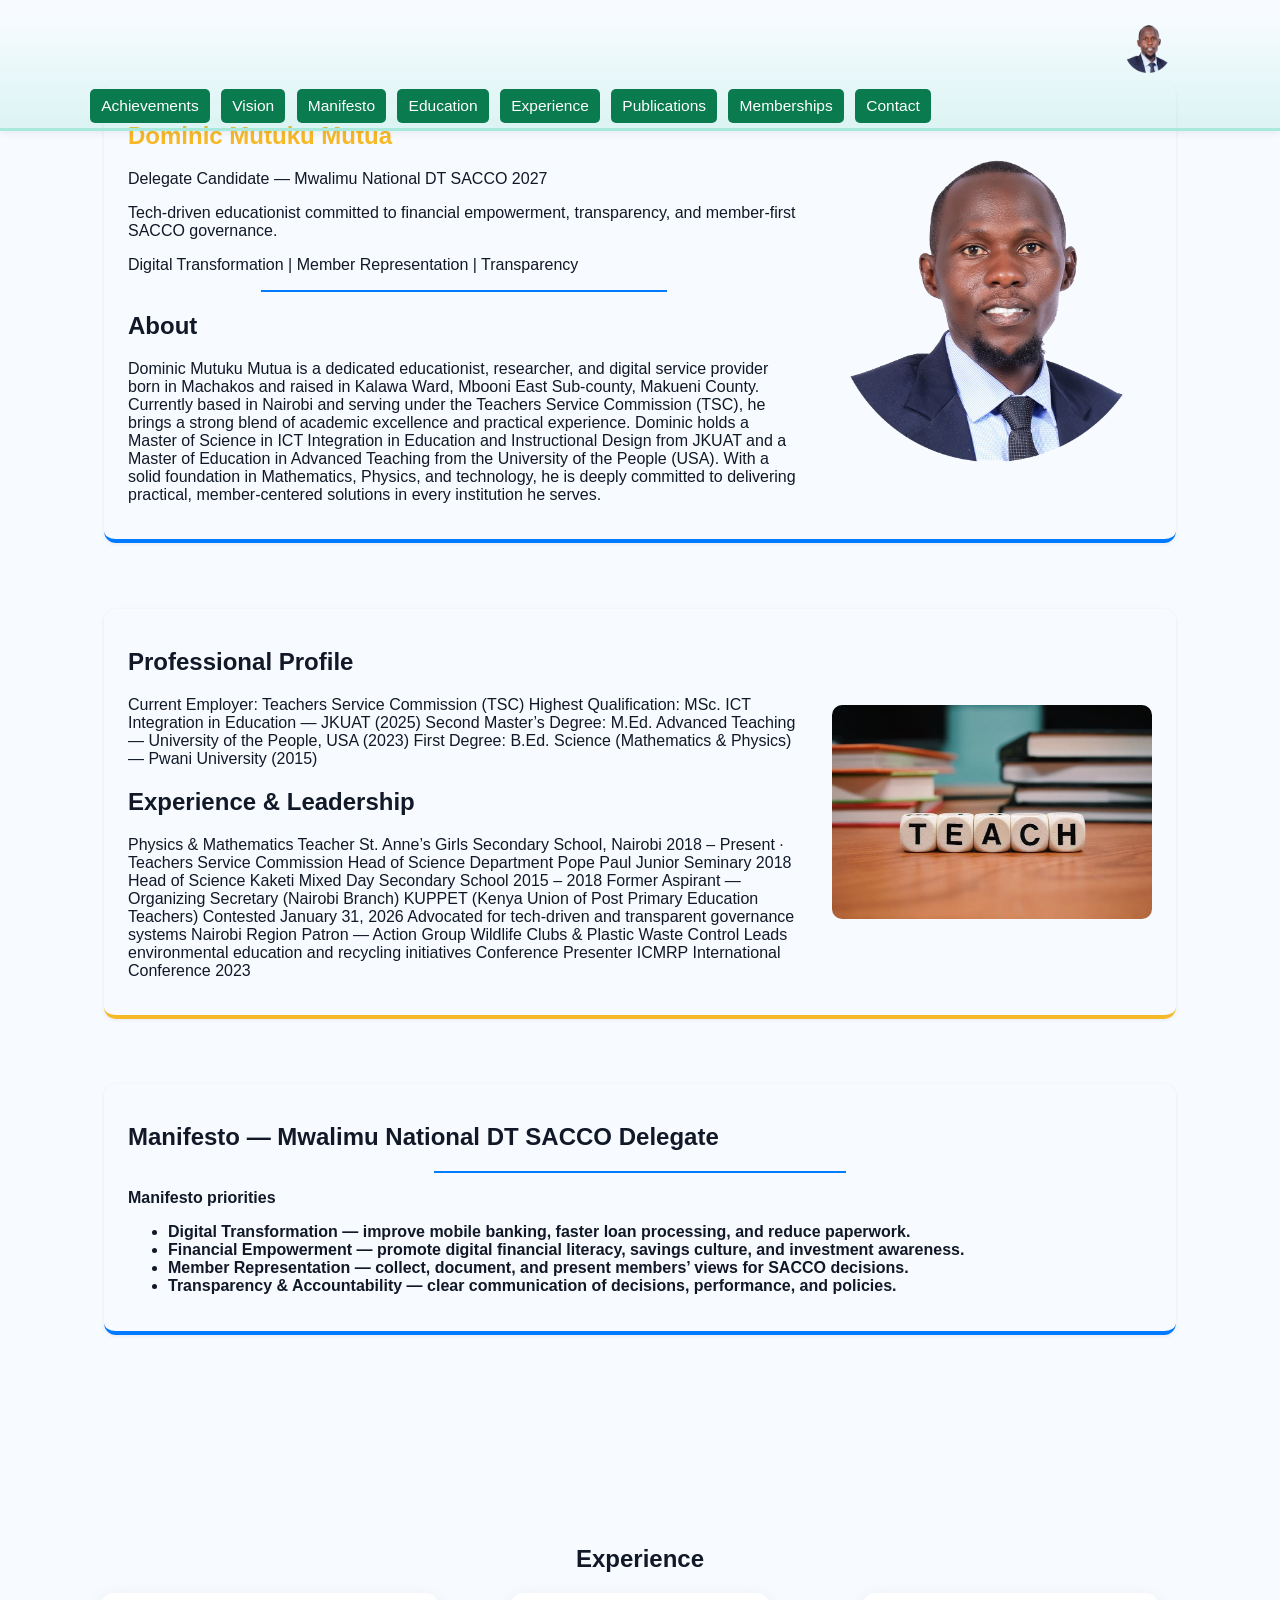
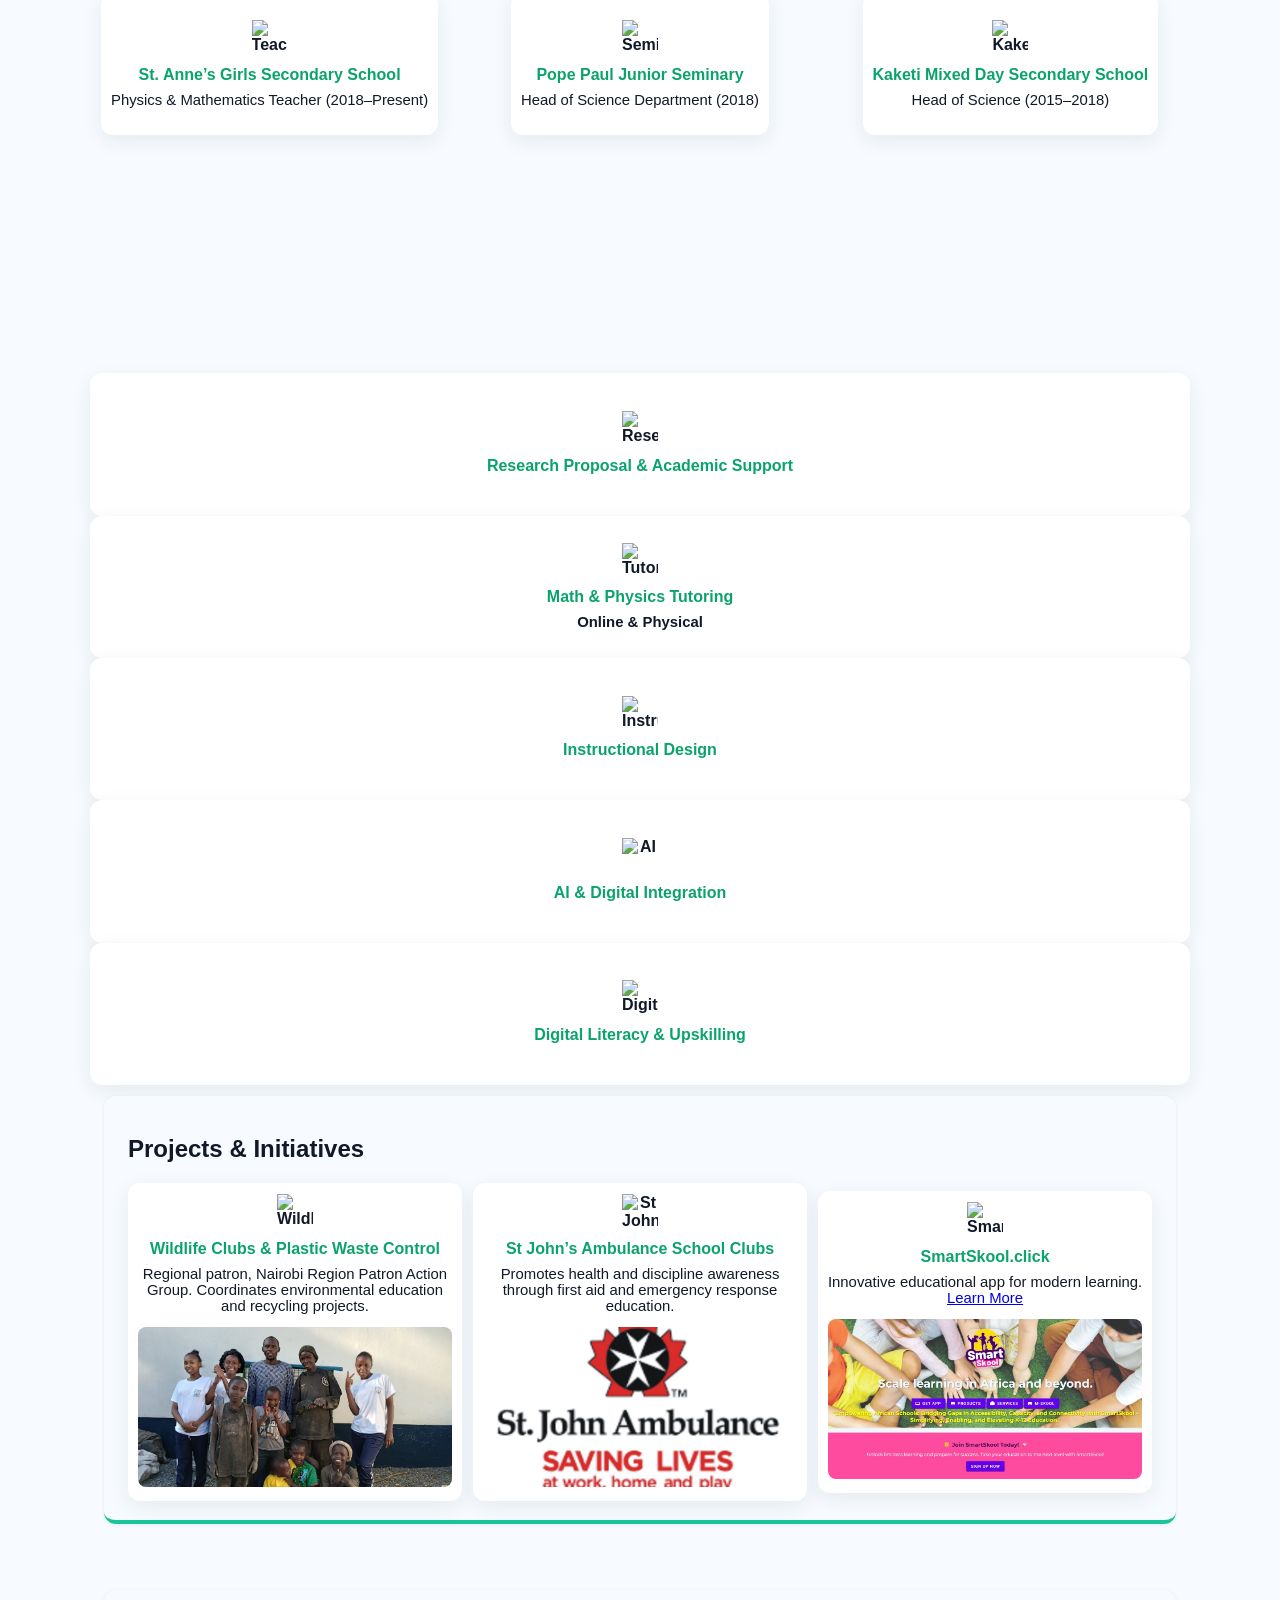
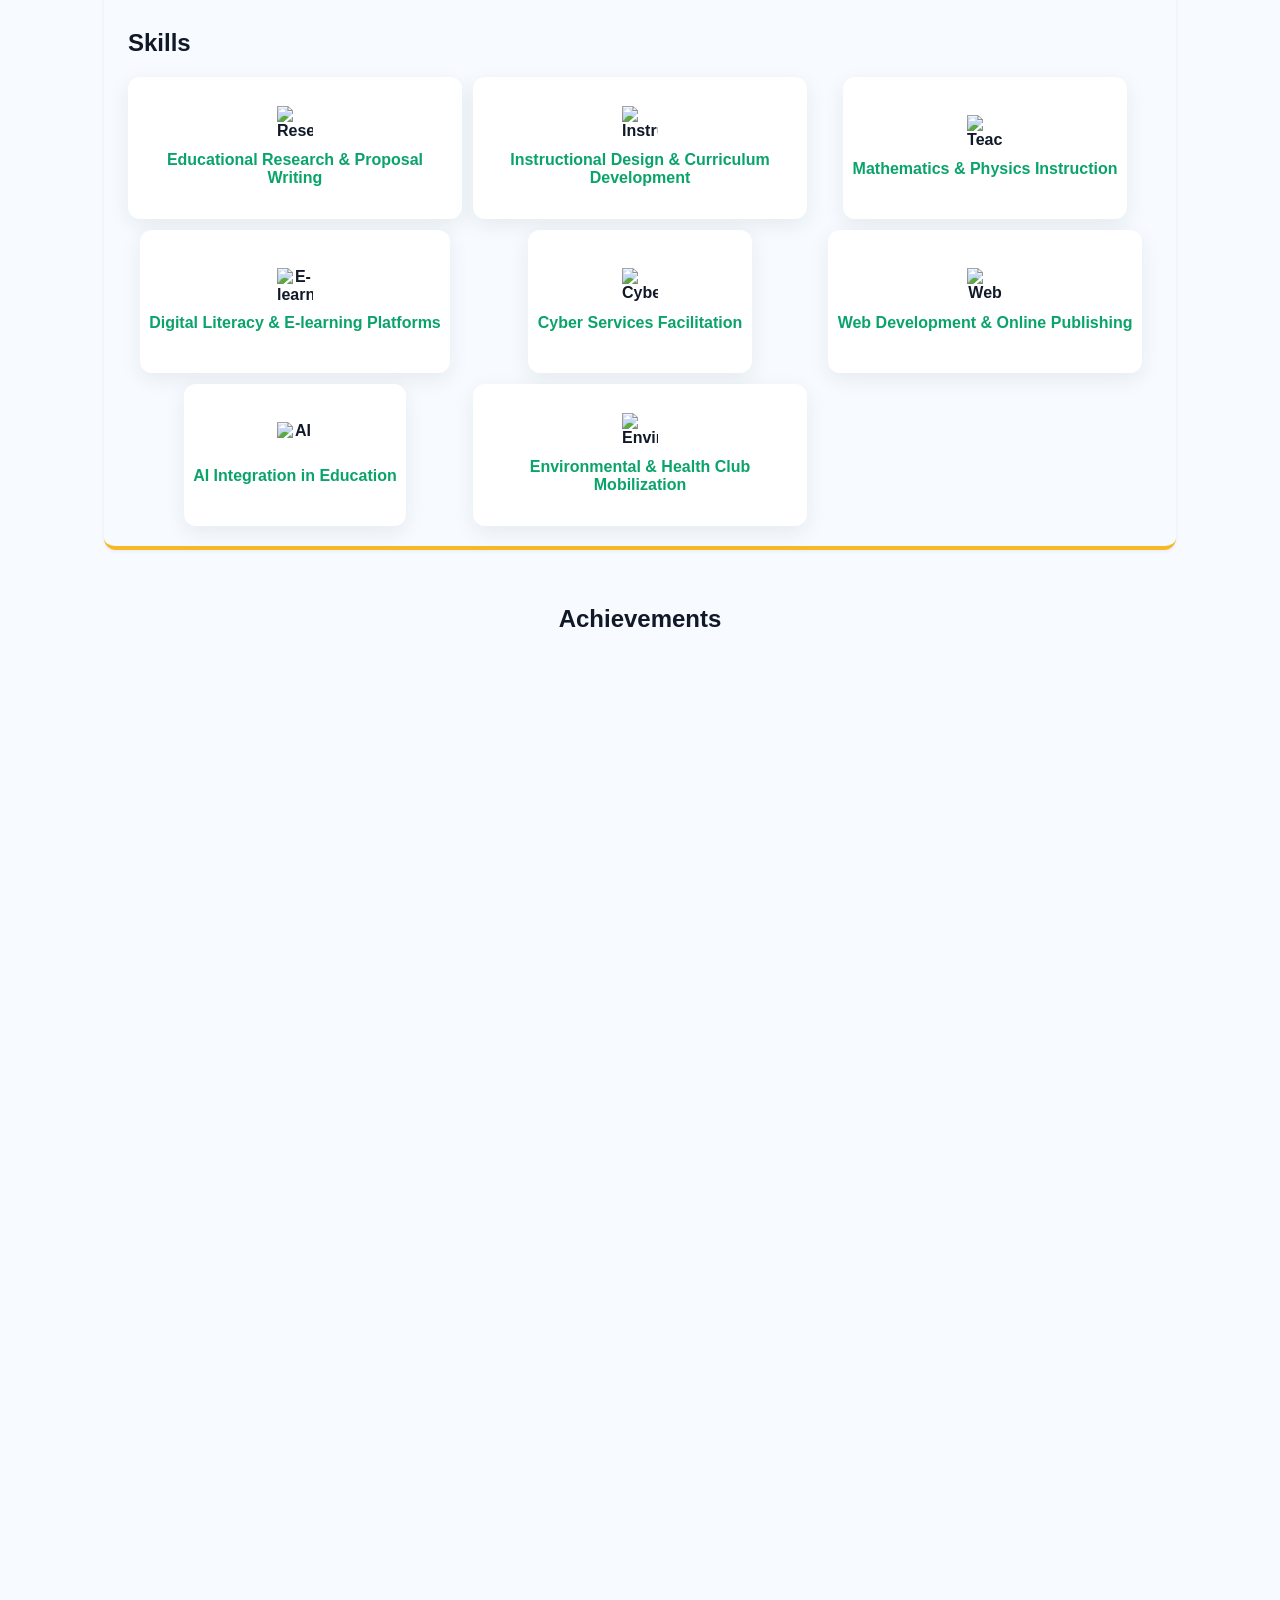
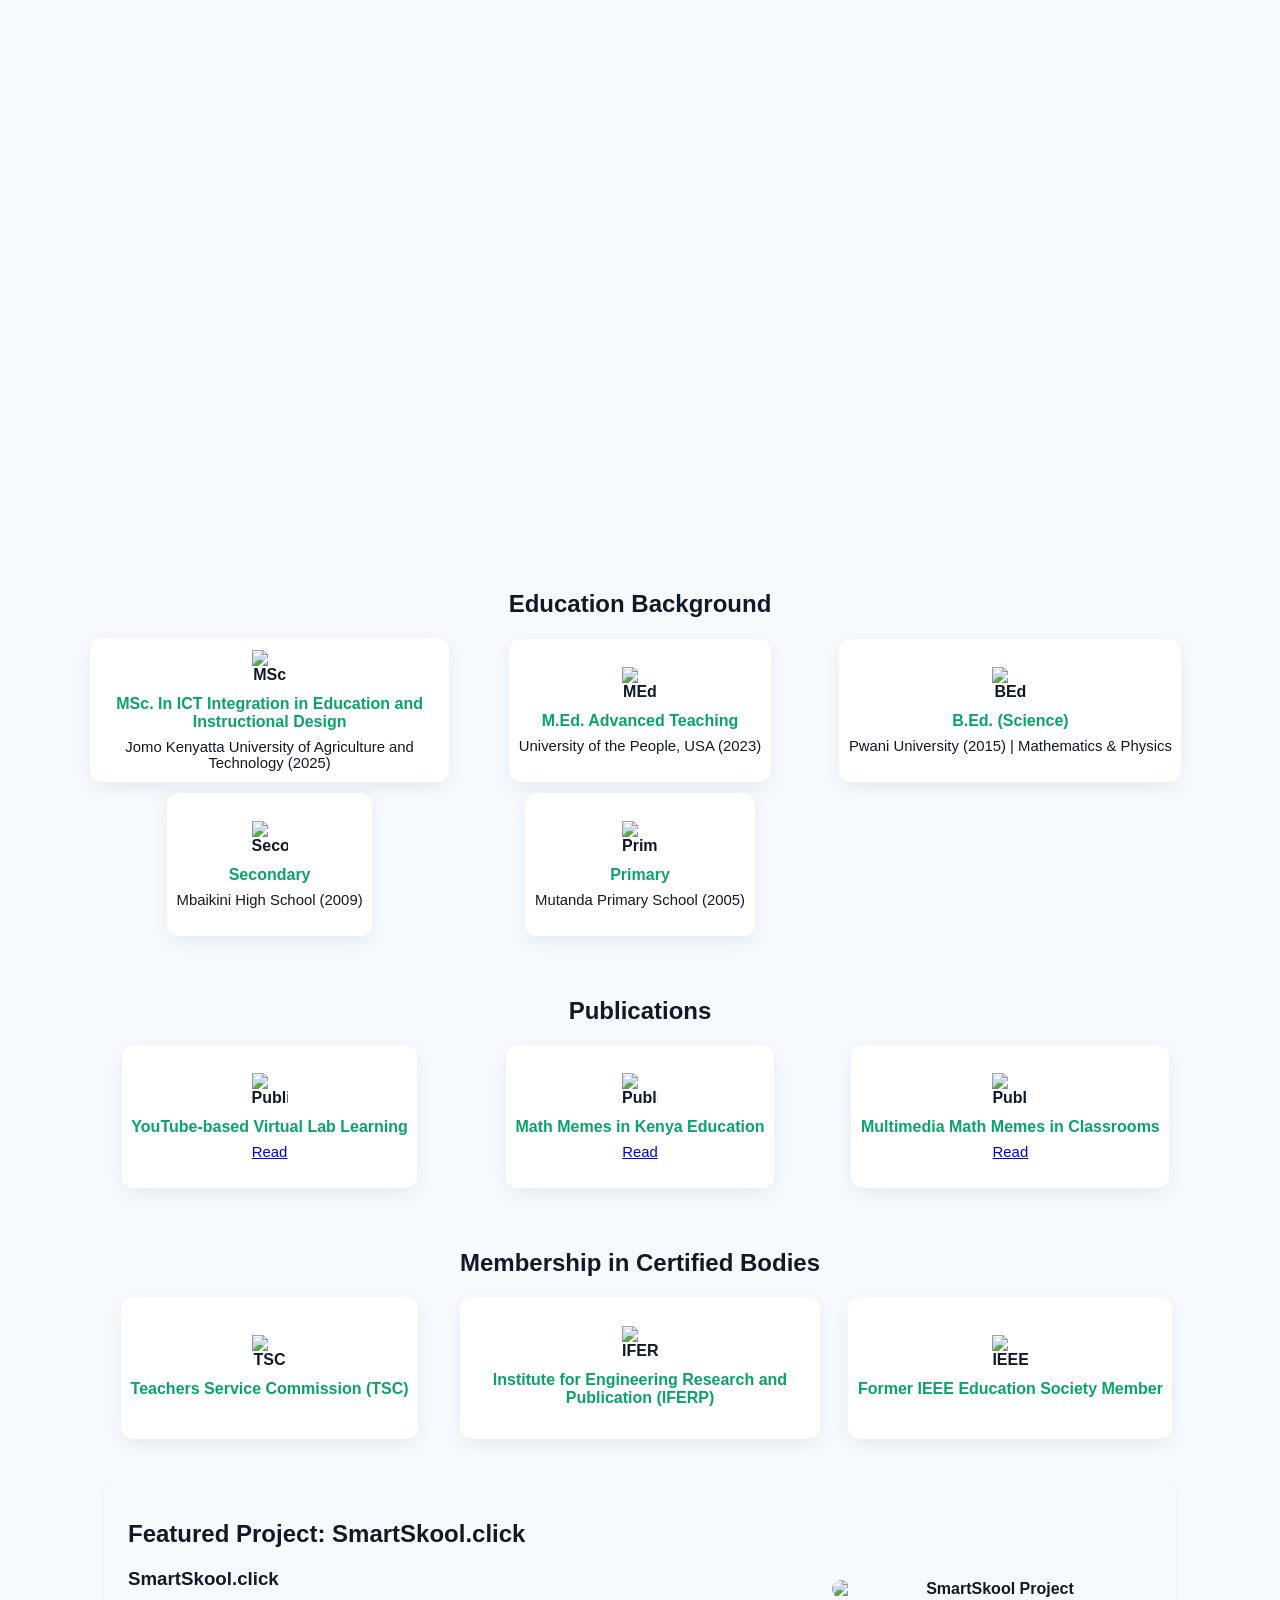
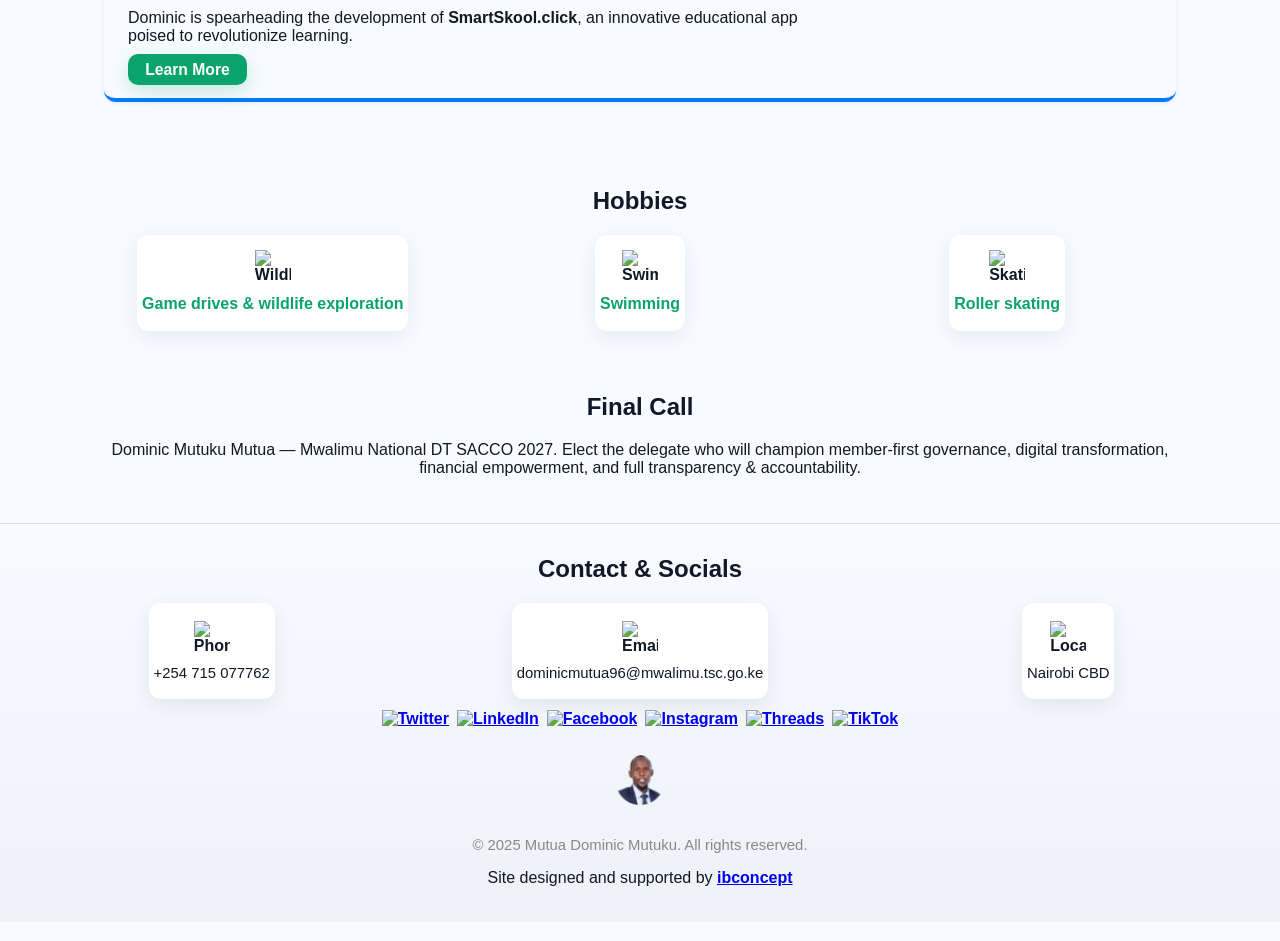
==== commit 616d80de: "b" ====
--- a/index.html
+++ b/index.html
@@ -144,7 +144,7 @@
             <div class="container">
             <div class="brand">
                 <img src="favicon.ico" alt="Logo" class="logo">
-                <span class="brand-text">Portifolio</span>
+<span class="brand-text"></span>
             </div>
             <div class="hamburger" onclick="toggleMenu()" aria-label="Open menu" role="button" tabindex="0">
                 
@@ -238,43 +238,17 @@
                 </div>
             </div>
         </section>
-        <!-- Achievements -->
-        <section id="achievements" class="section achievements-section">
-            <h2 class="achievements-title">Achievements</h2>
-            <div class="card-grid achievements-grid">
-
-              <div class="card card-highlight">
-                <img src="https://img.icons8.com/ios-filled/50/007BFF/prize.png" alt="AI Award">
-                <h3>AI-Augmented Professional Development Certification</h3>
-              </div>
-              <div class="card card-highlight">
-                <img src="https://img.icons8.com/ios-filled/50/007BFF/prize.png" alt="Award">
-                <h3>Recognition Award for Global Tuition-Free Education Promotion</h3>
-              </div>
-              <div class="card">
-                <img src="https://img.icons8.com/ios-filled/50/007BFF/prize.png" alt="Scrabble">
-                <h3>Facilitator, Nairobi Youth Scrabble Tournament (Scrabble Kenya)</h3>
-              </div>
-              <div class="card">
-                <img src="https://img.icons8.com/ios-filled/50/007BFF/prize.png" alt="Congress">
-                <h3>Congressperson, Pwani University Students Association (PUSA)</h3>
-              </div>
-              <div class="card">
-                <img src="https://img.icons8.com/ios-filled/50/007BFF/prize.png" alt="Presenter">
-                <h3>Presenter, ICMRP 2023 Conference</h3>
-              </div>
-              <div class="card">
-                <img src="https://img.icons8.com/ios-filled/50/007BFF/prize.png" alt="CCNA">
-                <h3>CCNA Certified (Introduction to Networks – Cisco)</h3>
-              </div>
-            </div>
-        </section>
-
-
         <section id="vision" class="section"></section>
         <section id="manifesto" class="section"></section>
         <section id="education" class="section"></section>
-        <section id="experience" class="section"></section>
+        <section id="experience" class="section">
+            <h2>Experience</h2>
+            <div class="card-grid" style="grid-template-columns: repeat(3, 1fr);">
+                <div class="card"><img src="https://img.icons8.com/ios-filled/50/007BFF/classroom.png" alt="Teaching"><h3>St. Anne’s Girls Secondary School</h3><p>Physics &amp; Mathematics Teacher (2018–Present)</p></div>
+                <div class="card"><img src="https://img.icons8.com/ios-filled/50/007BFF/classroom.png" alt="Seminary"><h3>Pope Paul Junior Seminary</h3><p>Head of Science Department (2018)</p></div>
+                <div class="card"><img src="https://img.icons8.com/ios-filled/50/007BFF/classroom.png" alt="Kaketi"><h3>Kaketi Mixed Day Secondary School</h3><p>Head of Science (2015–2018)</p></div>
+            </div>
+        </section>
         <section id="publications" class="section"></section>
         <section id="memberships" class="section"></section>
         <section id="project-smartskool" class="section"></section>
@@ -292,7 +266,7 @@
         </section>
         <!-- Projects & Initiatives Section -->
         <section id="projects" class="section">
-            <div class="section-flex" style="border-bottom:4px solid #28a745;">
+                <div class="section-flex" style="border-bottom:4px solid #18c59b;">
                 <div class="section-content">
                     <h2>Projects & Initiatives</h2>
                     <div class="card-grid">
@@ -334,7 +308,7 @@
               
                 <div class="card card-highlight" style="border-bottom:4px solid var(--icegreen);">
                     <img src="https://img.icons8.com/ios-filled/50/0aa36b/medal2.png" alt="Campaign">
-                    <h3>Delegate Candidate — Mwalimu National DT SACCO 2027</h3>
+<!-- <h3>Delegate Candidate — Mwalimu National DT SACCO 2027</h3> -->
                 </div>
                 <div class="card card-highlight" style="border-bottom:4px solid #f7b828;">
                     <img src="https://img.icons8.com/ios-filled/50/007BFF/prize.png" alt="AI">
@@ -345,7 +319,7 @@
                     <img src="https://img.icons8.com/ios-filled/50/007BFF/prize.png" alt="Award">
                     <h3>Recognition Award for Global Tuition-Free Education Promotion</h3>
                 </div>
-                <div class="card"  style="border-bottom:4px solid #28a745;">
+                    <div class="card"  style="border-bottom:4px solid #18c59b;">
                     <img src="https://img.icons8.com/ios-filled/50/007BFF/prize.png" alt="Scrabble">
                     <h3>Facilitator, Nairobi Youth Scrabble Tournament (Scrabble Kenya)</h3>
                 </div>
@@ -365,10 +339,10 @@
         </section>
 
         <section id="vision" class="section">
-            <div class="section-flex vision" style="border-bottom:4px solid #28a745;">
-                <div class="section-content">
-                    <h2>Vision</h2>
-                    <hr style="border:1px solid #28a745;width:40%;margin:0.5rem auto;">
+            <div class="section-flex vision" style="border-bottom:4px solid #18c59b;">
+                <div class="section-content">
+        <h2>Vision</h2>
+                    <hr style="border:1px solid #18c59b;width:40%;margin:0.5rem auto;">
                     <p>Dominic Mutuku Mutua is a dedicated educationist committed to financial empowerment, transparency, and member-first SACCO governance—bringing a practical, tech-driven approach to Mwalimu National DT SACCO (2027).</p>
                 </div>
                 <img src="vision.jpg" alt="Vision" class="section-img-large">
@@ -390,7 +364,7 @@
             </div>
             <div class="card-grid">
 <h3>Digital Transformation</h3>
-                <div class="card card-highlight" style="border-bottom: 4px solid linear-gradient(90deg, #007BFF, #28a745);"><img src="https://img.icons8.com/ios-filled/50/007BFF/money-transfer.png" alt="Financial"><h3>Financial Empowerment</h3><p>Promote digital financial literacy programs, savings culture initiatives, and investment awareness to strengthen members’ financial growth and stability.</p></div>
+style="border-bottom: 4px solid linear-gradient(90deg, #007BFF, #18c59b);"
                 <div class="card" style="border-bottom: 4px solid #f7b828;"><img src="https://img.icons8.com/ios-filled/50/007BFF/handshake.png" alt="Representation"><h3>3. Strong Member Representation</h3><p>Commit to actively collecting, documenting, and presenting members’ views and concerns—ensuring every voice contributes to SACCO decision-making.</p></div>
                 <div class="card" style="border-bottom: 4px solid linear-gradient(90deg, #f7b828, #007BFF);"><img src="https://img.icons8.com/ios-filled/50/007BFF/paper.png" alt="Transparency"><h3>4. Transparency & Accountability</h3><p>Champion clear, timely communication of SACCO decisions, financial performance, and policies—because informed members are empowered members.</p></div>
             </div>
@@ -405,14 +379,6 @@
                 <div class="card"><img src="https://img.icons8.com/ios-filled/50/007BFF/graduation-cap.png" alt="BEd"><h3>B.Ed. (Science)</h3><p>Pwani University (2015) | Mathematics & Physics</p></div>
                 <div class="card"><img src="https://img.icons8.com/ios-filled/50/007BFF/school.png" alt="Secondary"><h3>Secondary</h3><p>Mbaikini High School (2009)</p></div>
                 <div class="card"><img src="https://img.icons8.com/ios-filled/50/007BFF/school.png" alt="Primary"><h3>Primary</h3><p>Mutanda Primary School (2005)</p></div>
-            </div>
-        </section>
-        <section id="experience" class="section">
-            <h2>Experience</h2>
-            <div class="card-grid">
-                <div class="card"><img src="https://img.icons8.com/ios-filled/50/007BFF/classroom.png" alt="Teaching"><h3>St. Anne’s Girls Secondary School</h3><p>Physics & Mathematics Teacher (2018–Present)</p></div>
-                <div class="card"><img src="https://img.icons8.com/ios-filled/50/007BFF/classroom.png" alt="Seminary"><h3>Pope Paul Junior Seminary</h3><p>Head of Science Department (2018)</p></div>
-                <div class="card"><img src="https://img.icons8.com/ios-filled/50/007BFF/classroom.png" alt="Kaketi"><h3>Kaketi Mixed Day Secondary School</h3><p>Head of Science (2015–2018)</p></div>
             </div>
         </section>
         <section id="publications" class="section">
--- a/style.css
+++ b/style.css
@@ -28,7 +28,8 @@
 }
 * { scroll-behavior: smooth; }
 body {
-  font-family: 'Montserrat', Arial, sans-serif;
+  font-family: 'Inter Tight', 'Inter', Arial, sans-serif;
+  font-weight: 700;
   margin: 0;
   background: var(--bg);
   color: var(--text);
@@ -90,6 +91,7 @@
 }
 .btn {
   background: var(--primary);
+  font-family: inherit;
   color: #ffffff;
   padding: 0.45em 1.1em;
   border-radius: 10px;
@@ -233,11 +235,13 @@
 }
 .navbar ul li {
   background-color: #0a7a4f;
+  font-family: inherit;
   border-radius: 5px;
   padding: 0.5rem 0.7rem;
 }
 .navbar a {
   text-decoration: none;
+  font-family: inherit;
   color: #fff;
   font-weight: 500;
   font-size: 0.97rem;
@@ -375,6 +379,12 @@
   flex: 1;
   text-align: left;
 }
+
+/* Make regular paragraph text lighter */
+.section p {
+  font-weight: 450;
+}
+
 @media (max-width: 900px) {
   .section-flex {
     width: 90vw;
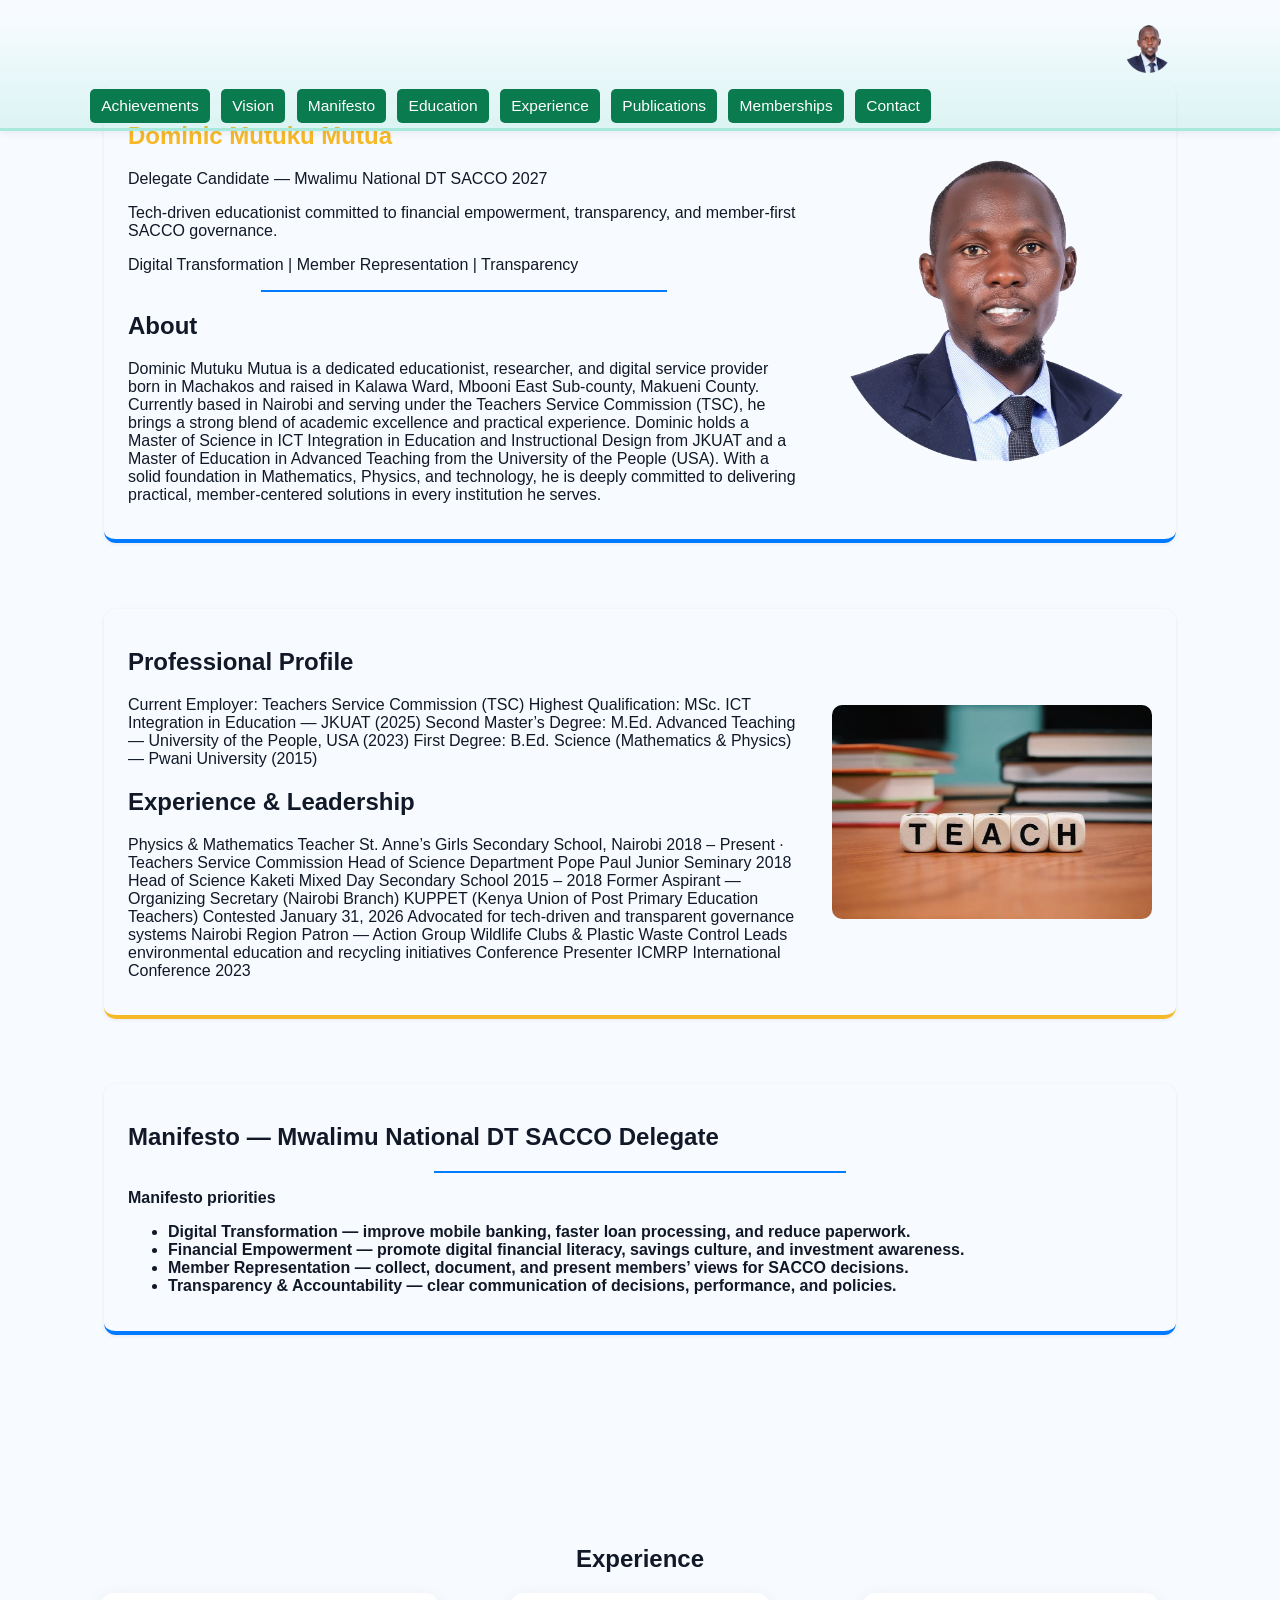
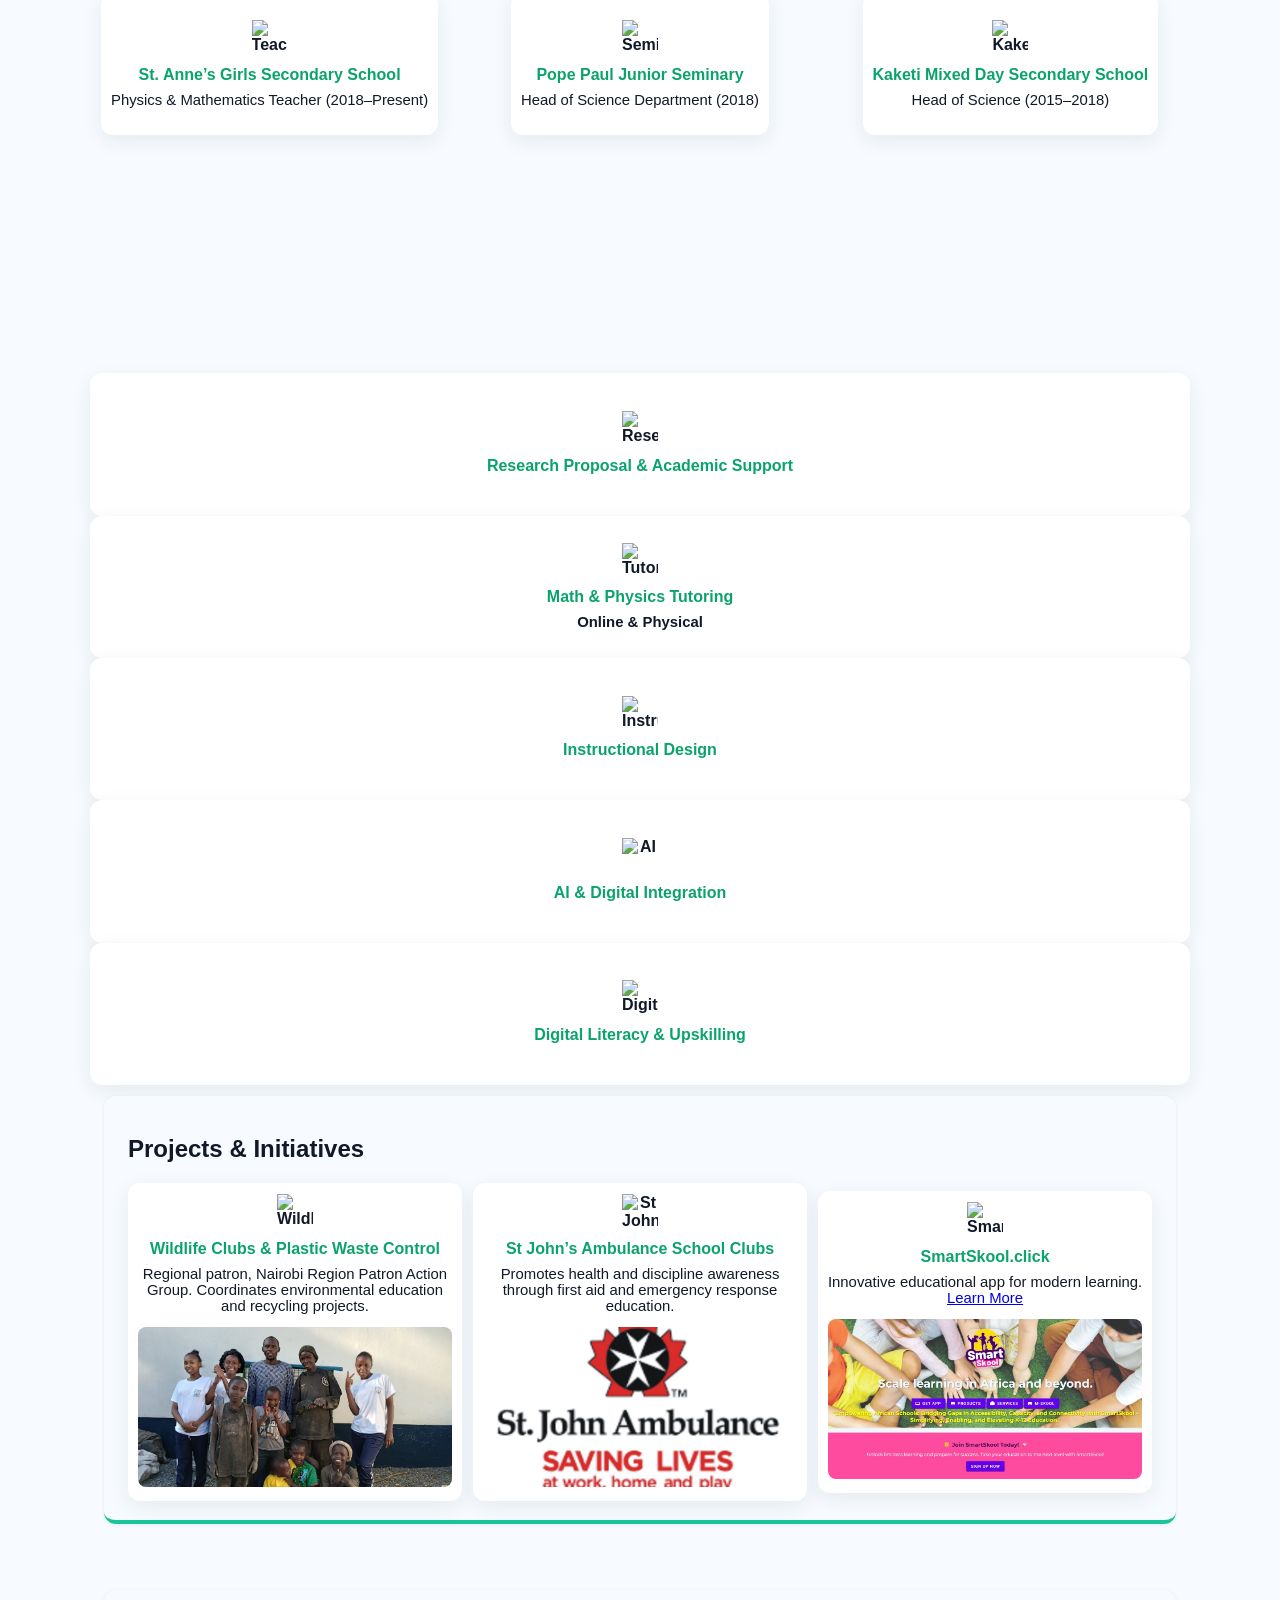
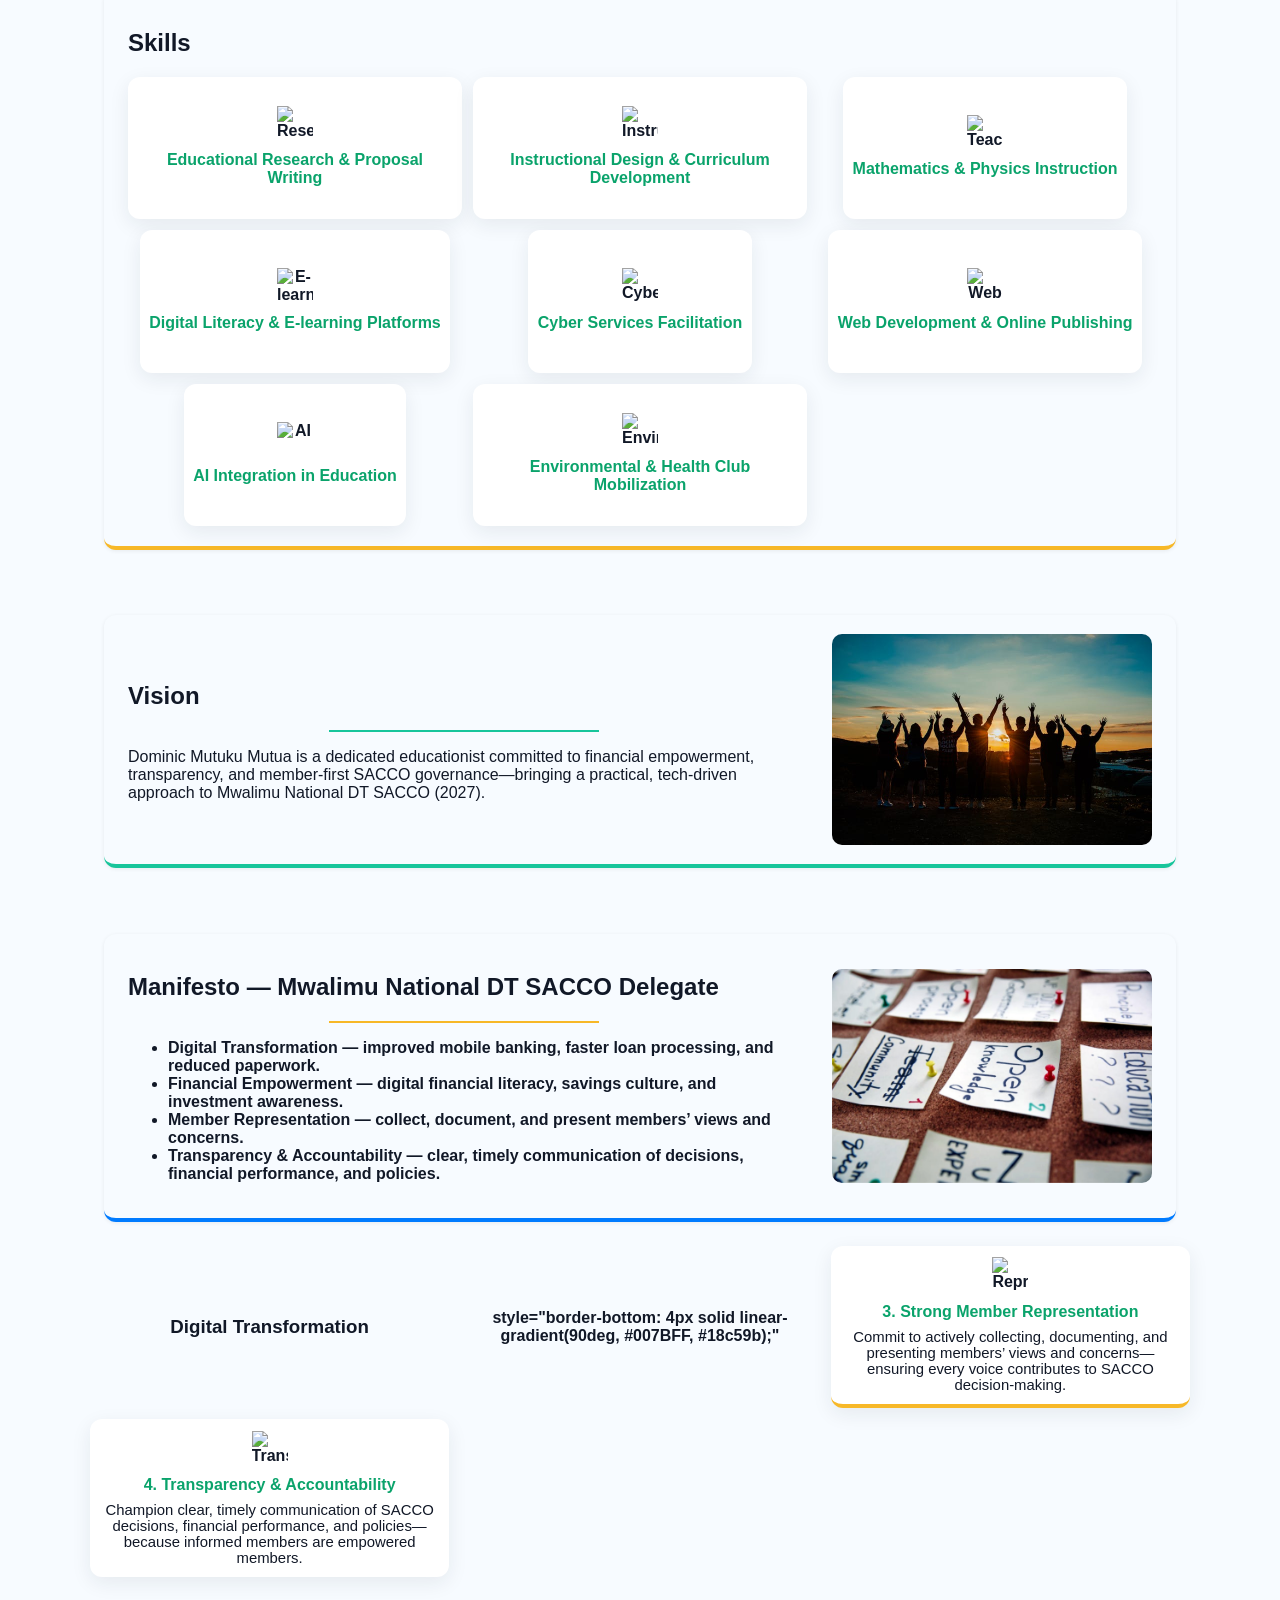
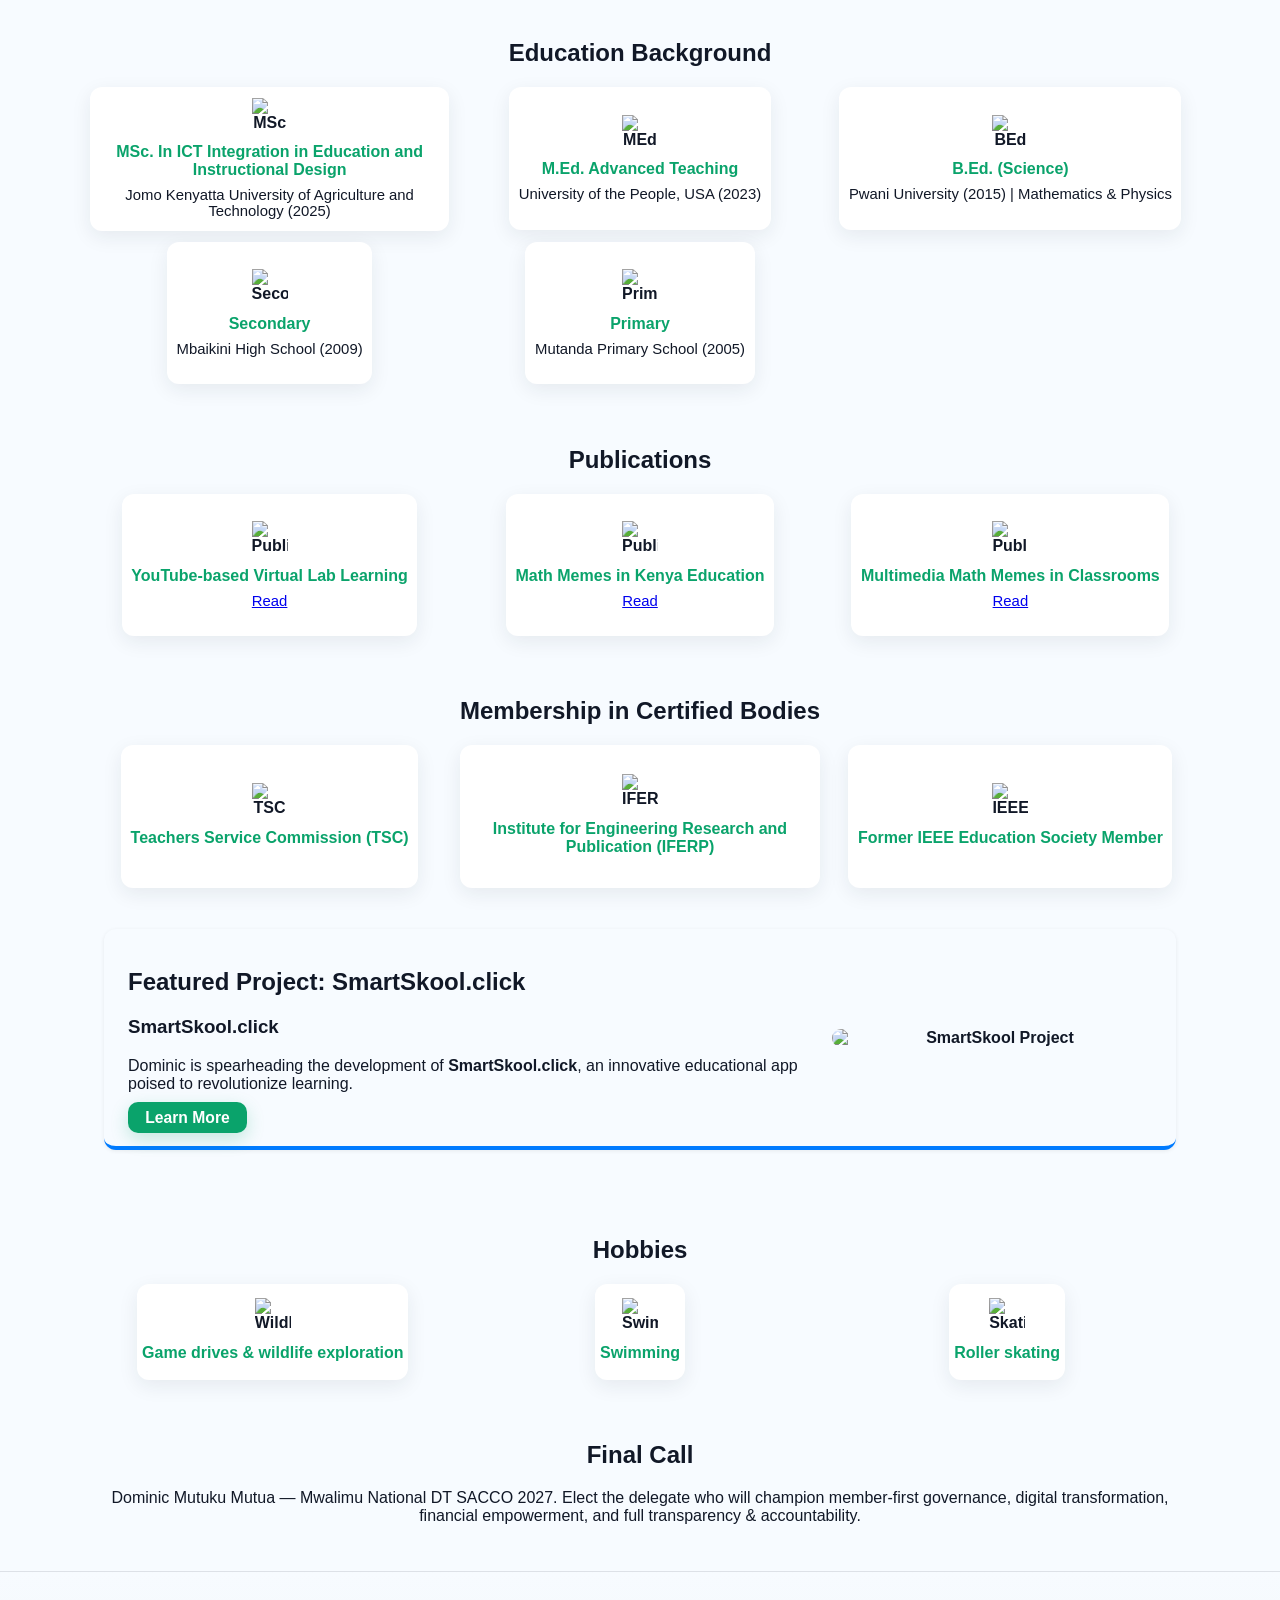
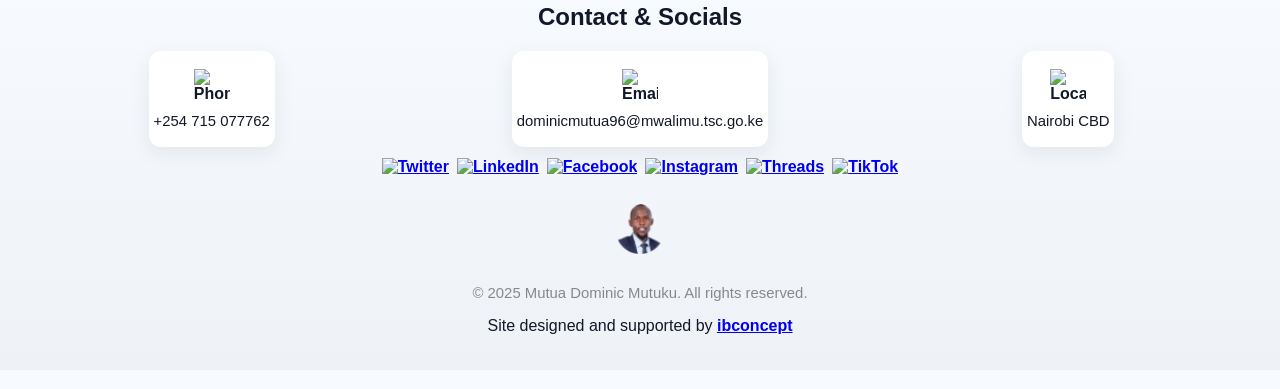
==== commit 7511ac76: "b" ====
--- a/index.html
+++ b/index.html
@@ -302,42 +302,7 @@
                 </div>
             </div>
         </section>
-          <h2>Achievements</h2>
-        <section id="achievements" class="section">
-            <div class="card-grid">
-              
-                <div class="card card-highlight" style="border-bottom:4px solid var(--icegreen);">
-                    <img src="https://img.icons8.com/ios-filled/50/0aa36b/medal2.png" alt="Campaign">
-<!-- <h3>Delegate Candidate — Mwalimu National DT SACCO 2027</h3> -->
-                </div>
-                <div class="card card-highlight" style="border-bottom:4px solid #f7b828;">
-                    <img src="https://img.icons8.com/ios-filled/50/007BFF/prize.png" alt="AI">
-                    <h3>AI-Augmented Professional Development Certification</h3>
-                </div>
-
-                <div class="card card-highlight" style="border-bottom:4px solid #f7b828;">
-                    <img src="https://img.icons8.com/ios-filled/50/007BFF/prize.png" alt="Award">
-                    <h3>Recognition Award for Global Tuition-Free Education Promotion</h3>
-                </div>
-                    <div class="card"  style="border-bottom:4px solid #18c59b;">
-                    <img src="https://img.icons8.com/ios-filled/50/007BFF/prize.png" alt="Scrabble">
-                    <h3>Facilitator, Nairobi Youth Scrabble Tournament (Scrabble Kenya)</h3>
-                </div>
-                <div class="card"  style="border-bottom:4px solid #f7b828;">
-                    <img src="https://img.icons8.com/ios-filled/50/007BFF/prize.png" alt="Congress">
-                    <h3>Congressperson, Pwani University Students Association (PUSA)</h3>
-                </div>
-                <div class="card"  style="border-bottom:4px solid #007BFF;">
-                    <img src="https://img.icons8.com/ios-filled/50/007BFF/prize.png" alt="Presenter">
-                    <h3>Presenter, ICMRP 2023 Conference</h3>
-                </div>
-                <div class="card" style="border-bottom:4px solid #007BFF;">
-                    <img src="https://img.icons8.com/ios-filled/50/007BFF/prize.png" alt="CCNA">
-                    <h3>CCNA Certified (Introduction to Networks – Cisco)</h3>
-                </div>
-            </div>
-        </section>
-
+       
         <section id="vision" class="section">
             <div class="section-flex vision" style="border-bottom:4px solid #18c59b;">
                 <div class="section-content">
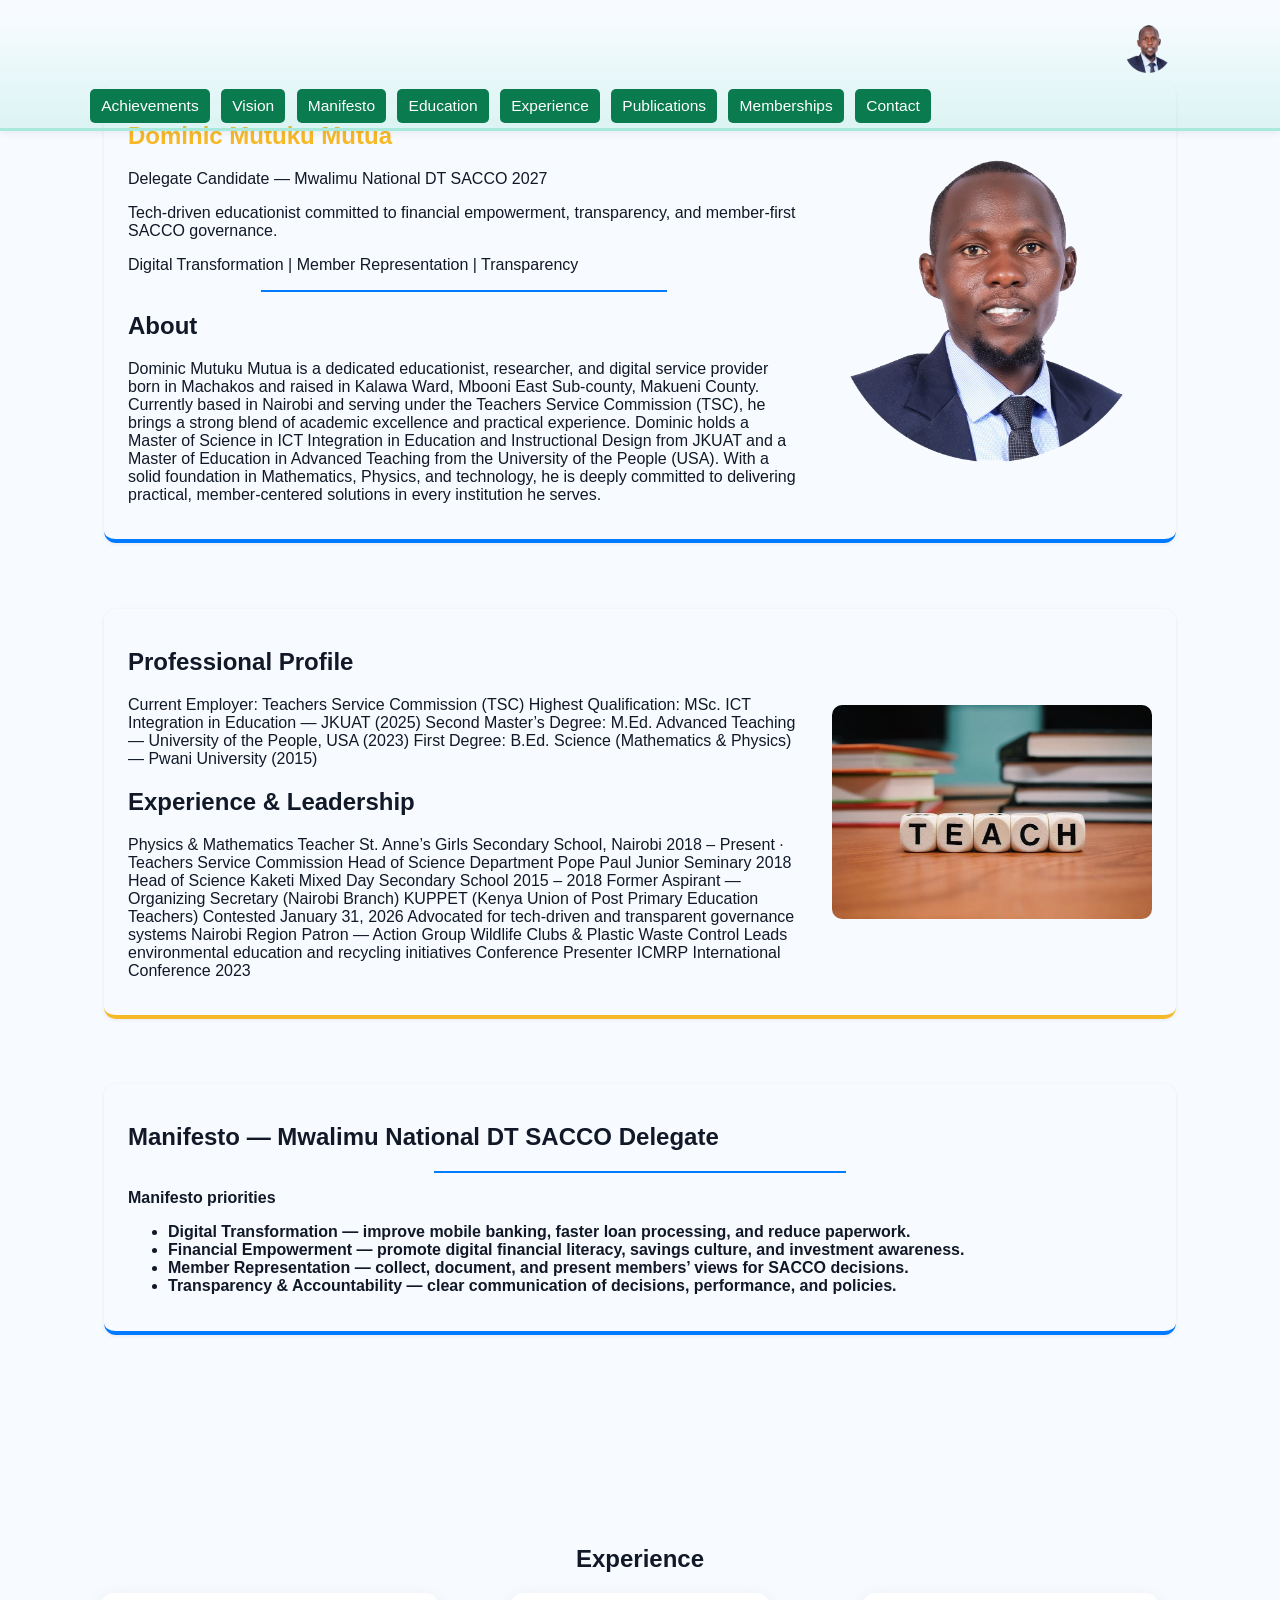
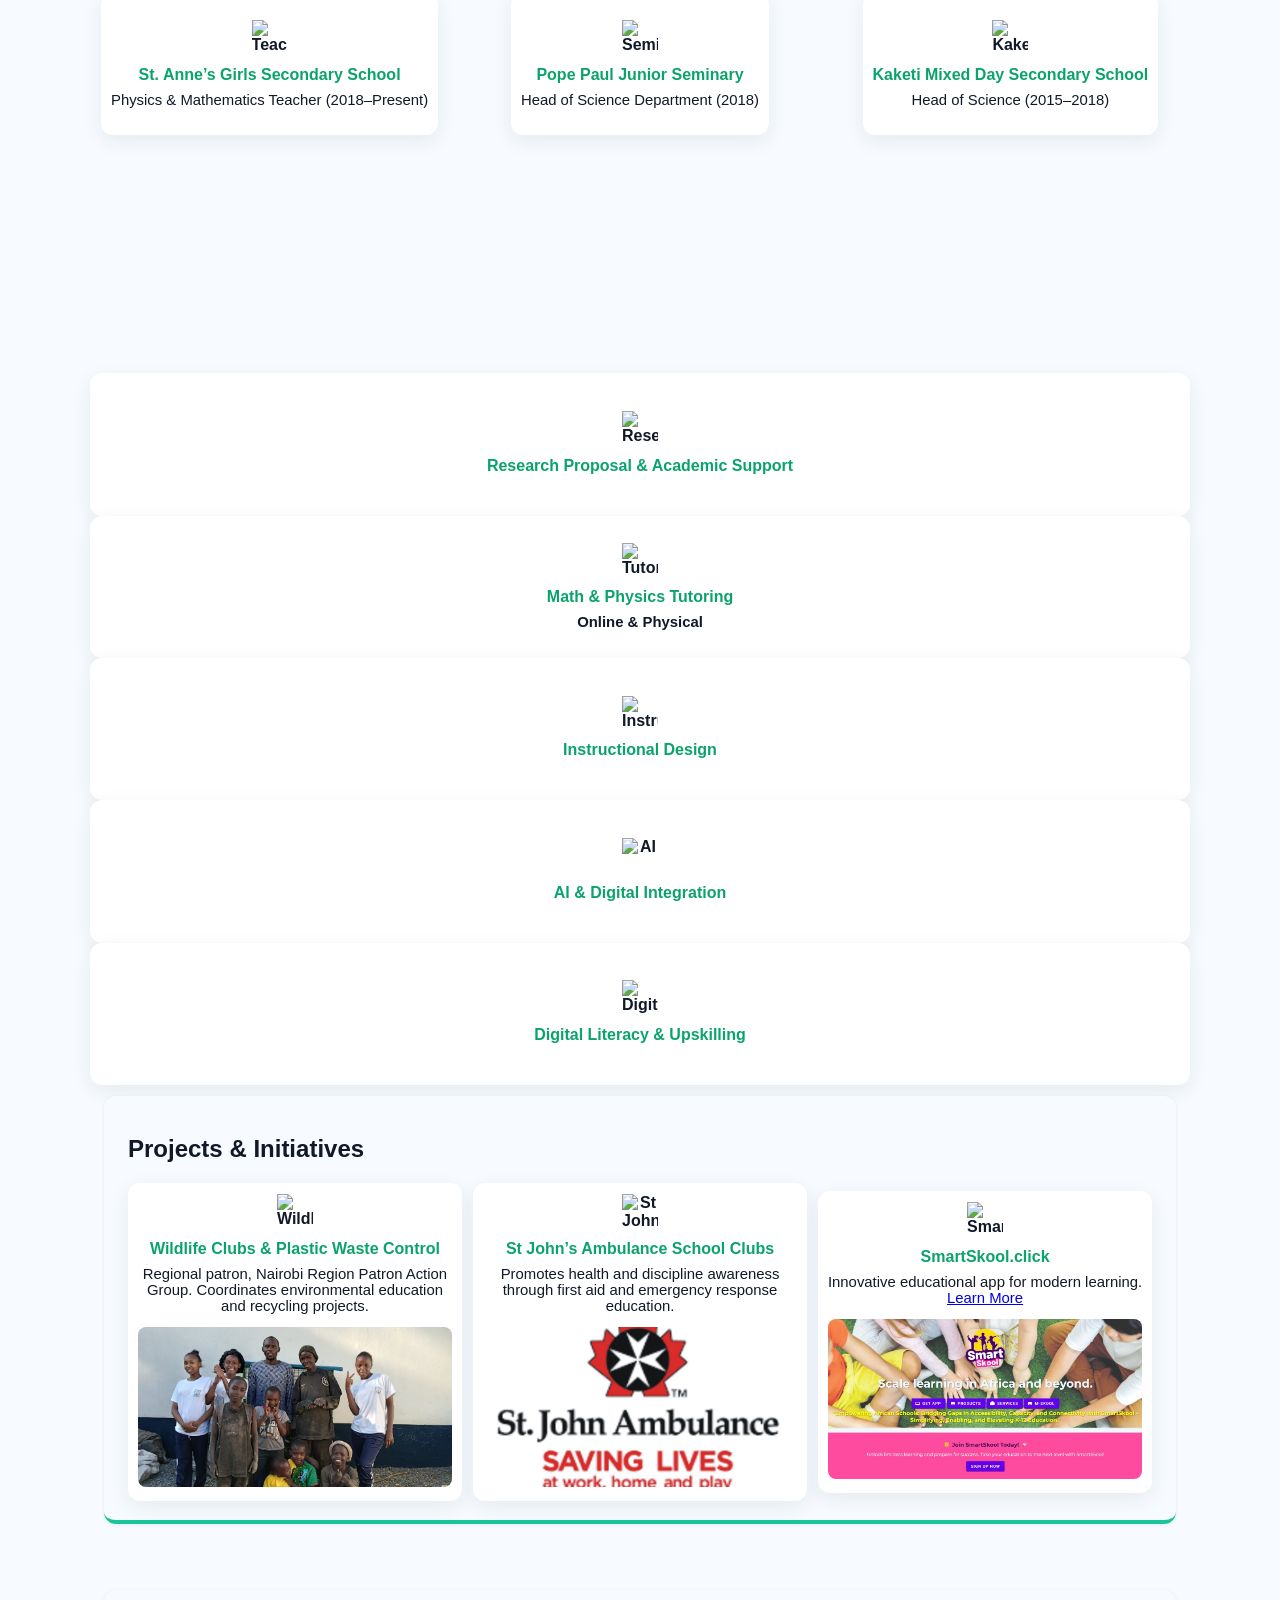
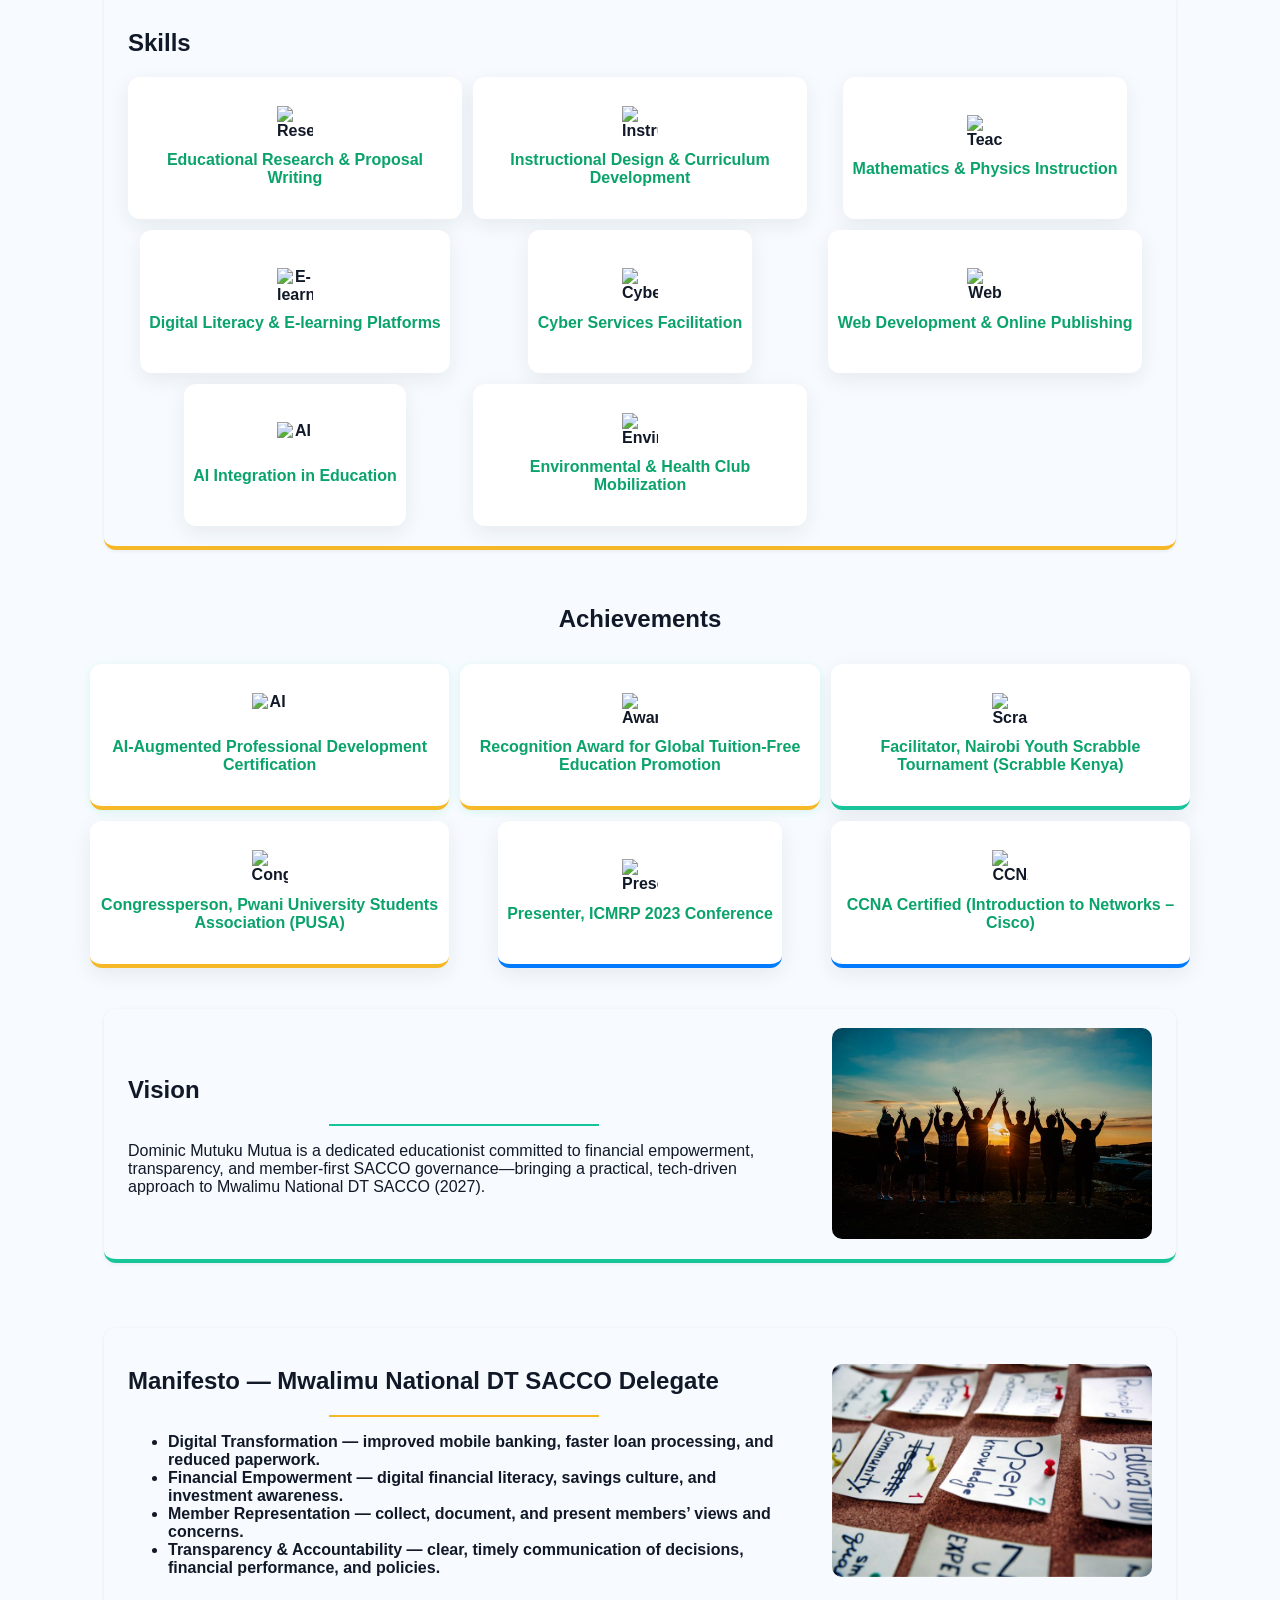
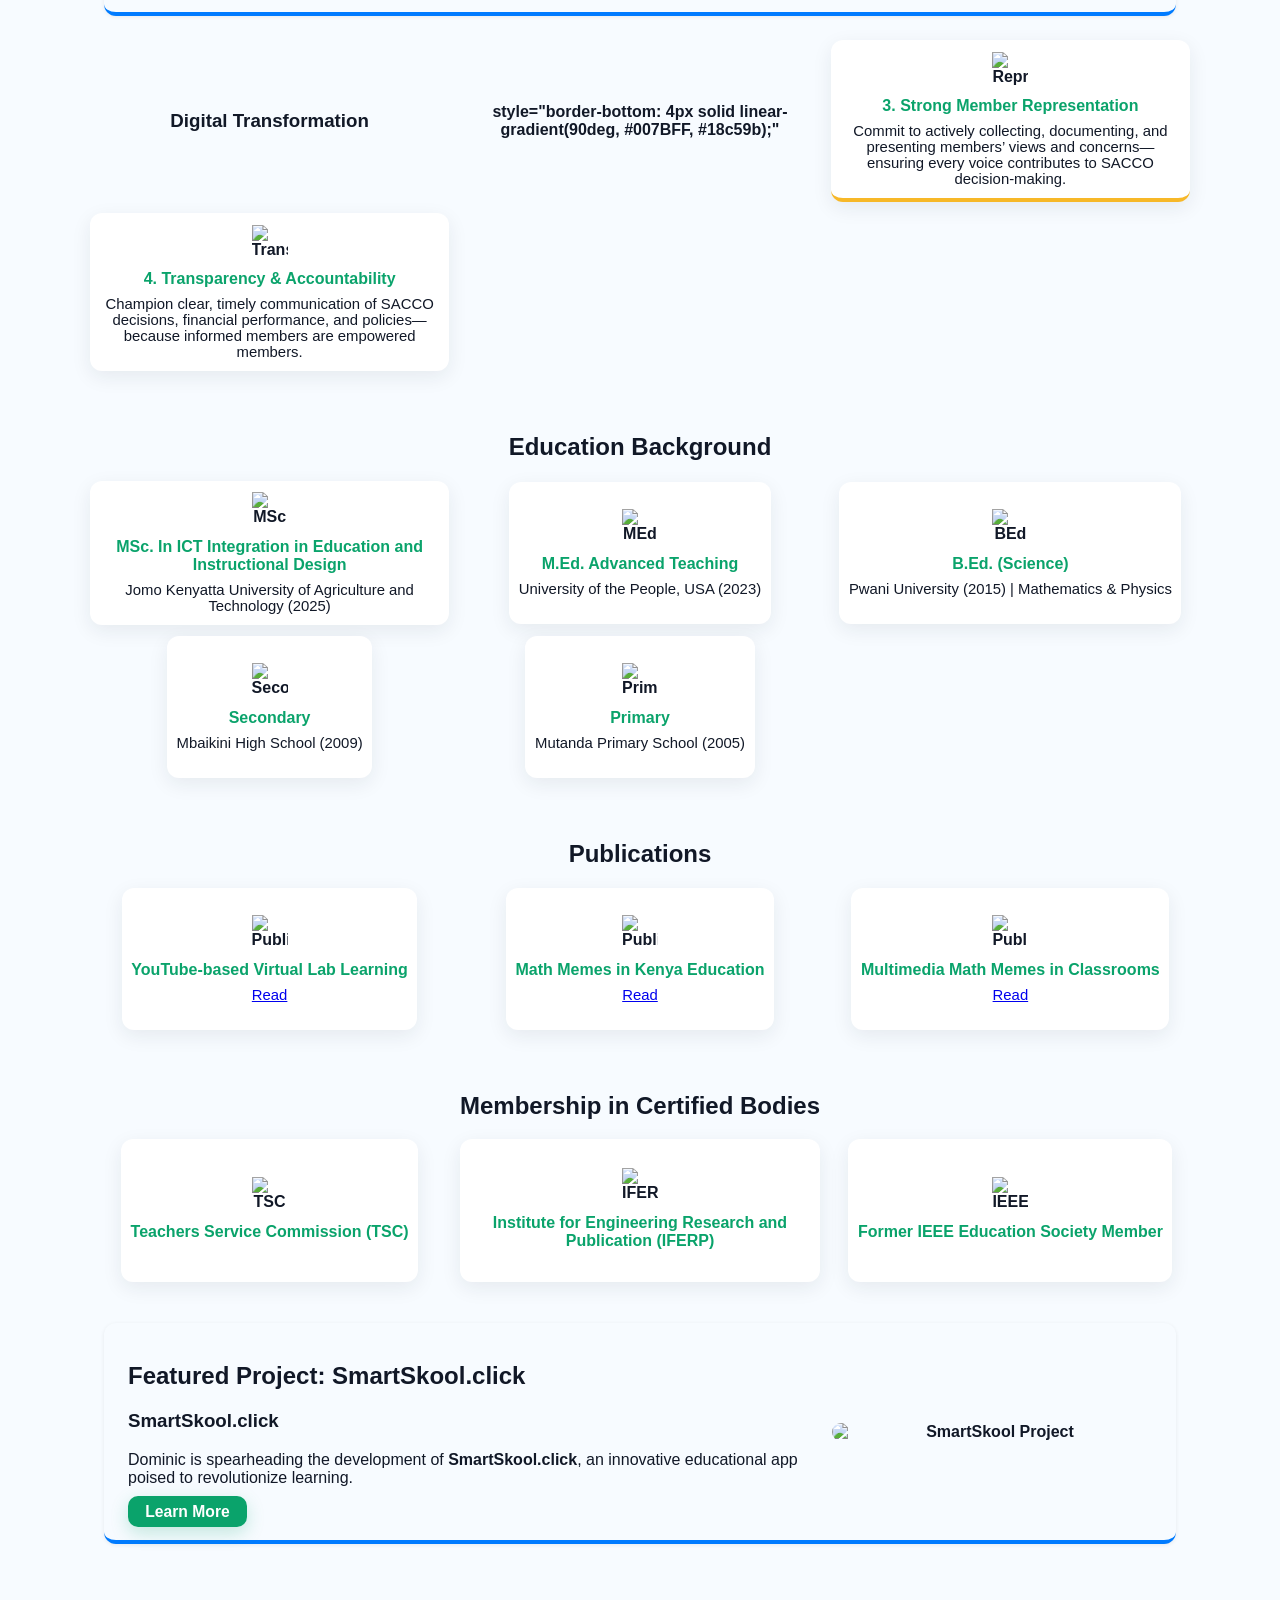
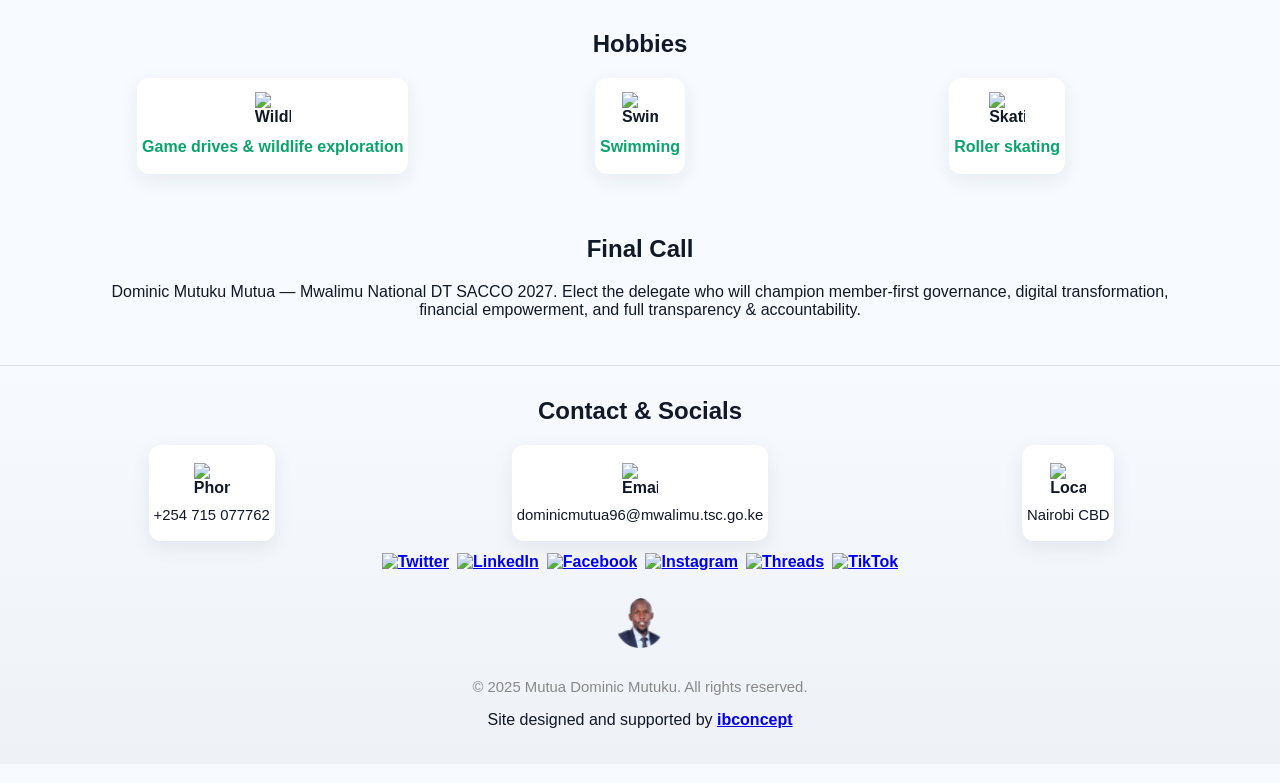
==== commit 2d9bab94: "b" ====
--- a/index.html
+++ b/index.html
@@ -302,7 +302,39 @@
                 </div>
             </div>
         </section>
-       
+          <h2>Achievements</h2>
+        <section id="achievements" class="section">
+            <div class="card-grid">
+              
+                
+                <div class="card card-highlight" style="border-bottom:4px solid #f7b828;">
+                    <img src="https://img.icons8.com/ios-filled/50/007BFF/prize.png" alt="AI">
+                    <h3>AI-Augmented Professional Development Certification</h3>
+                </div>
+
+                <div class="card card-highlight" style="border-bottom:4px solid #f7b828;">
+                    <img src="https://img.icons8.com/ios-filled/50/007BFF/prize.png" alt="Award">
+                    <h3>Recognition Award for Global Tuition-Free Education Promotion</h3>
+                </div>
+                    <div class="card"  style="border-bottom:4px solid #18c59b;">
+                    <img src="https://img.icons8.com/ios-filled/50/007BFF/prize.png" alt="Scrabble">
+                    <h3>Facilitator, Nairobi Youth Scrabble Tournament (Scrabble Kenya)</h3>
+                </div>
+                <div class="card"  style="border-bottom:4px solid #f7b828;">
+                    <img src="https://img.icons8.com/ios-filled/50/007BFF/prize.png" alt="Congress">
+                    <h3>Congressperson, Pwani University Students Association (PUSA)</h3>
+                </div>
+                <div class="card"  style="border-bottom:4px solid #007BFF;">
+                    <img src="https://img.icons8.com/ios-filled/50/007BFF/prize.png" alt="Presenter">
+                    <h3>Presenter, ICMRP 2023 Conference</h3>
+                </div>
+                <div class="card" style="border-bottom:4px solid #007BFF;">
+                    <img src="https://img.icons8.com/ios-filled/50/007BFF/prize.png" alt="CCNA">
+                    <h3>CCNA Certified (Introduction to Networks – Cisco)</h3>
+                </div>
+            </div>
+        </section>
+
         <section id="vision" class="section">
             <div class="section-flex vision" style="border-bottom:4px solid #18c59b;">
                 <div class="section-content">
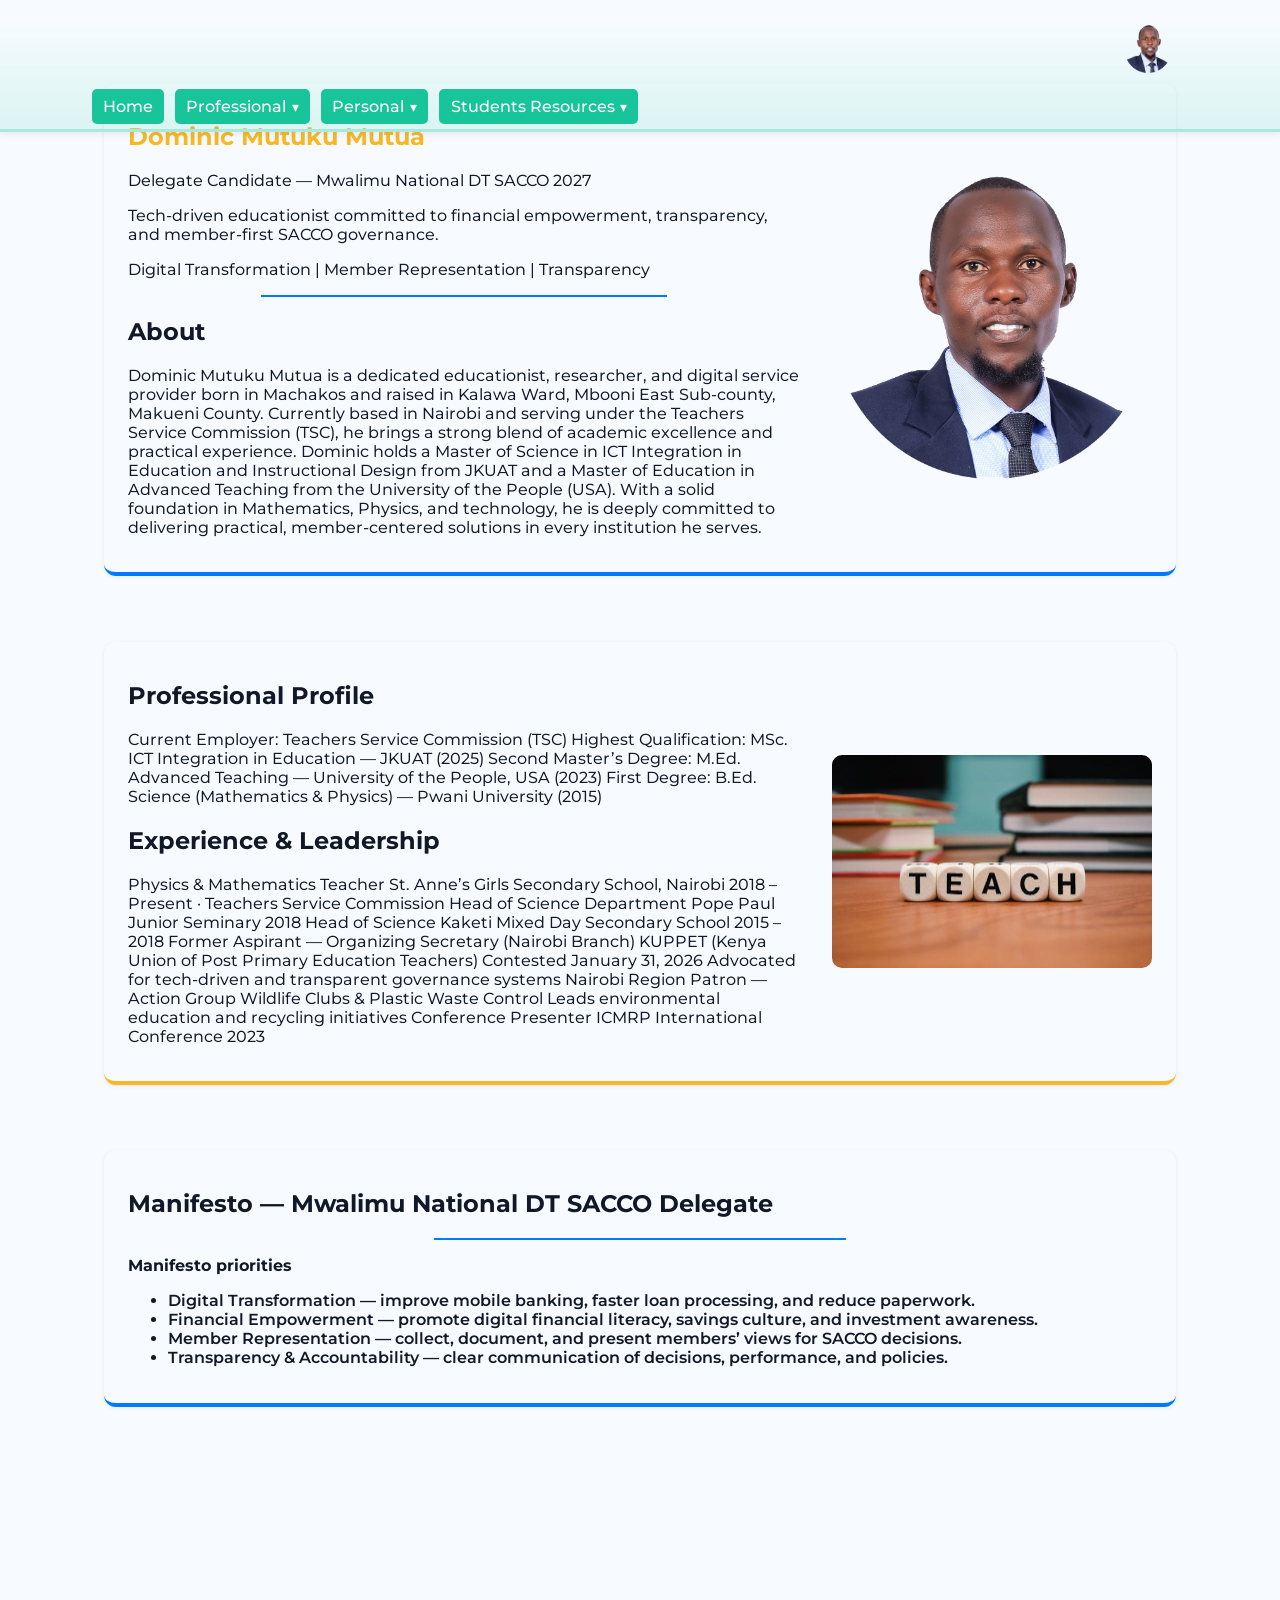
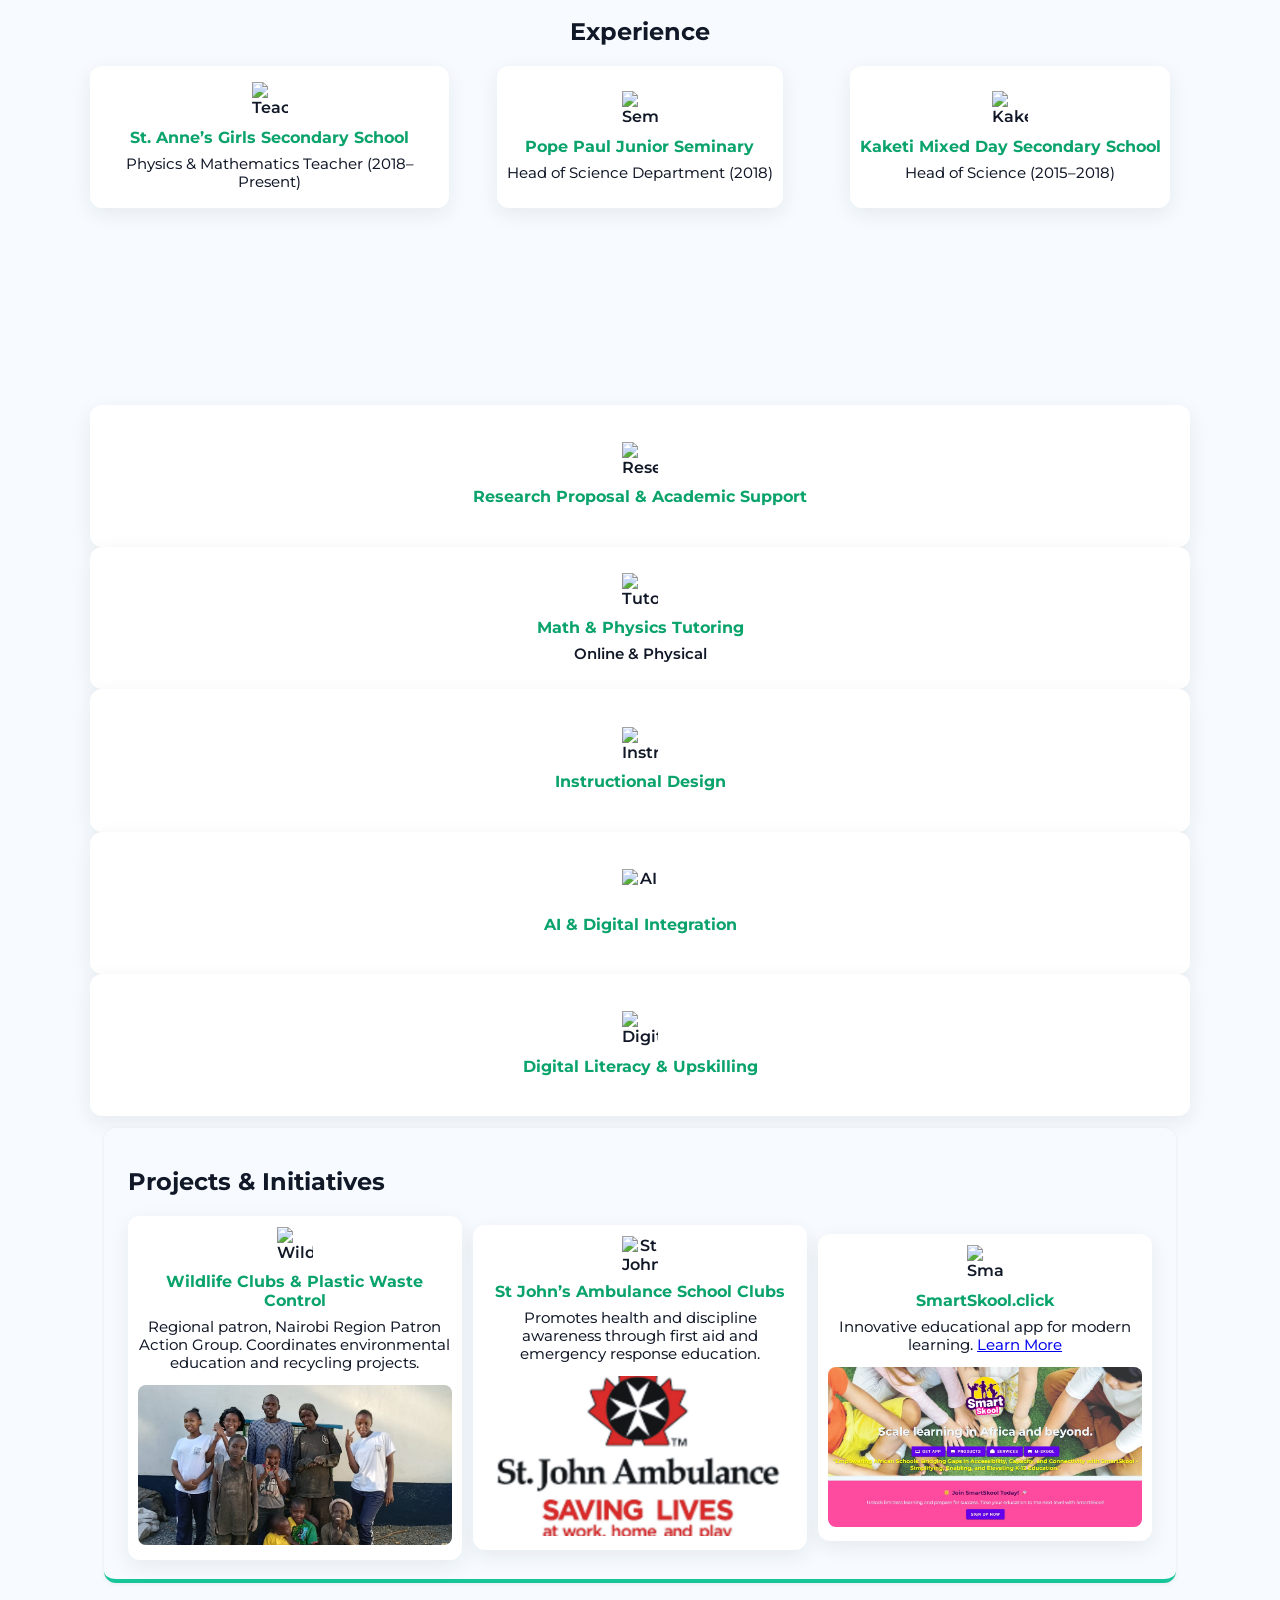
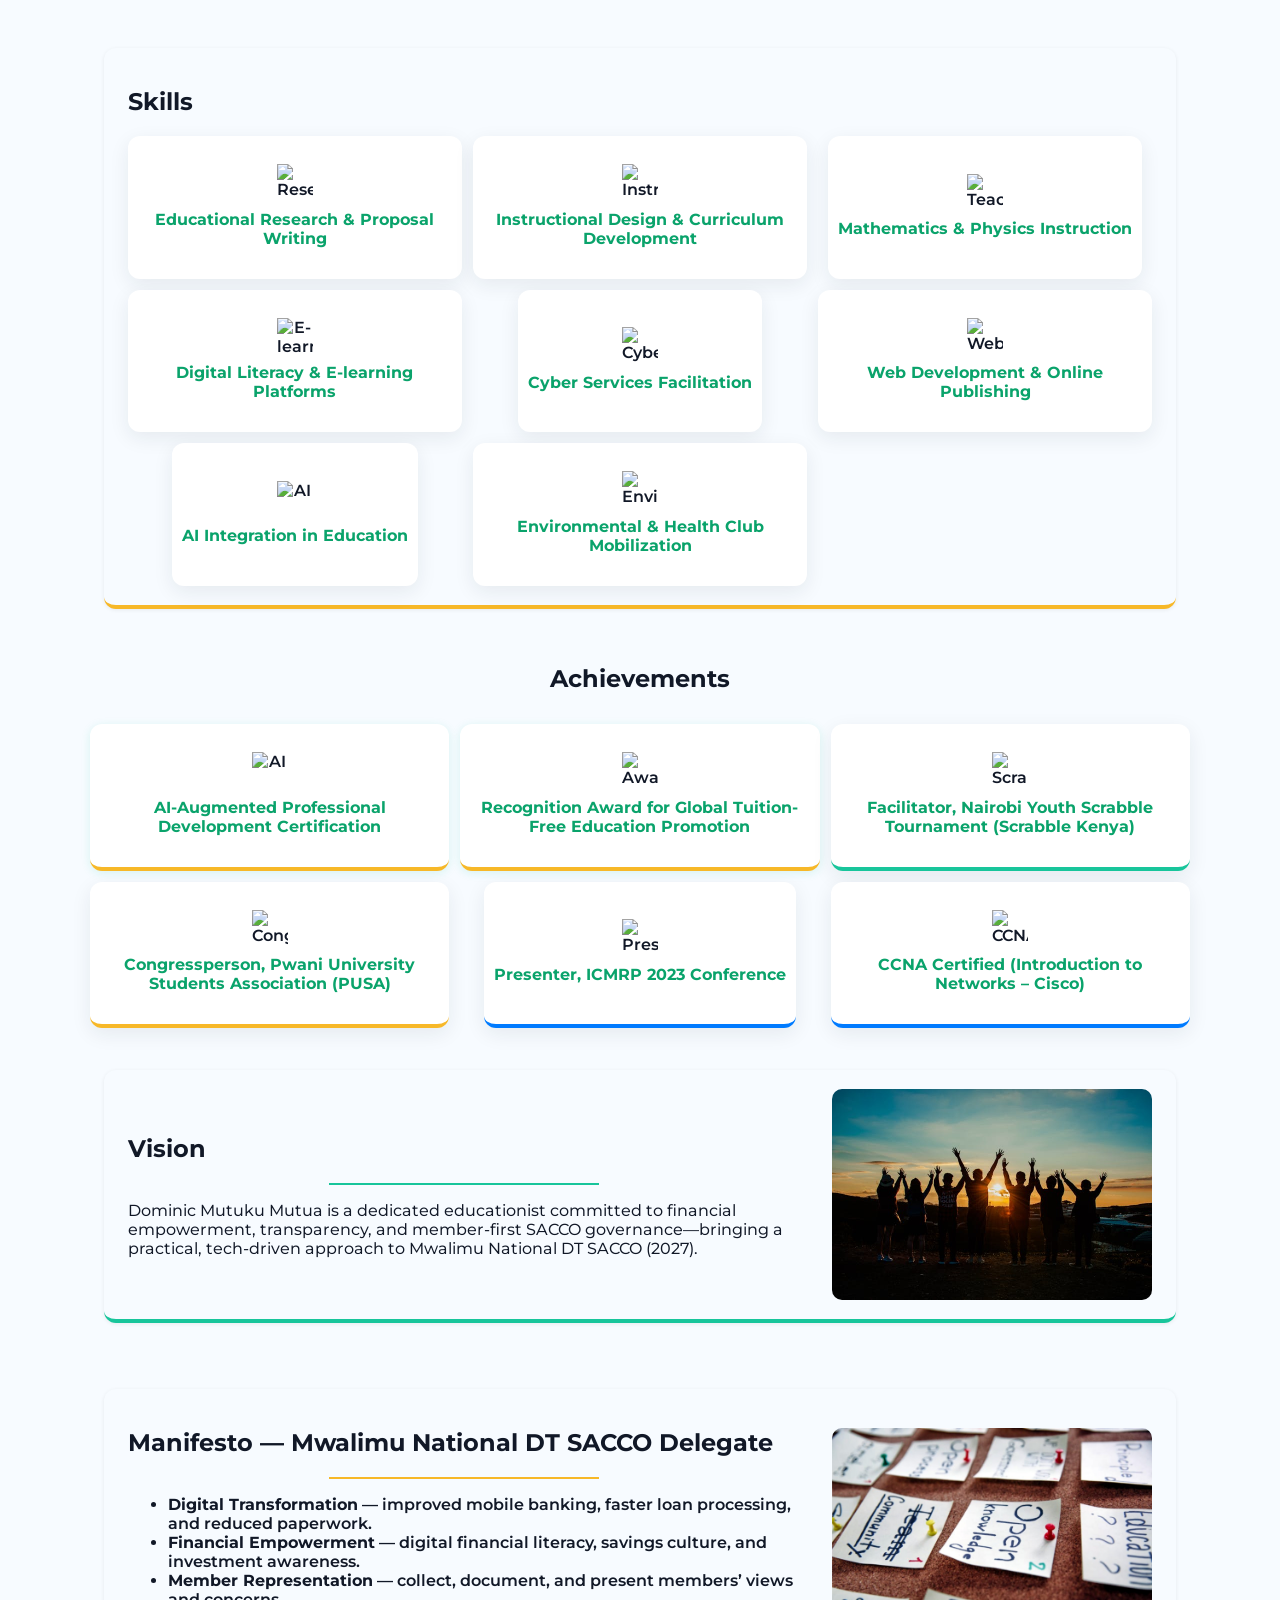
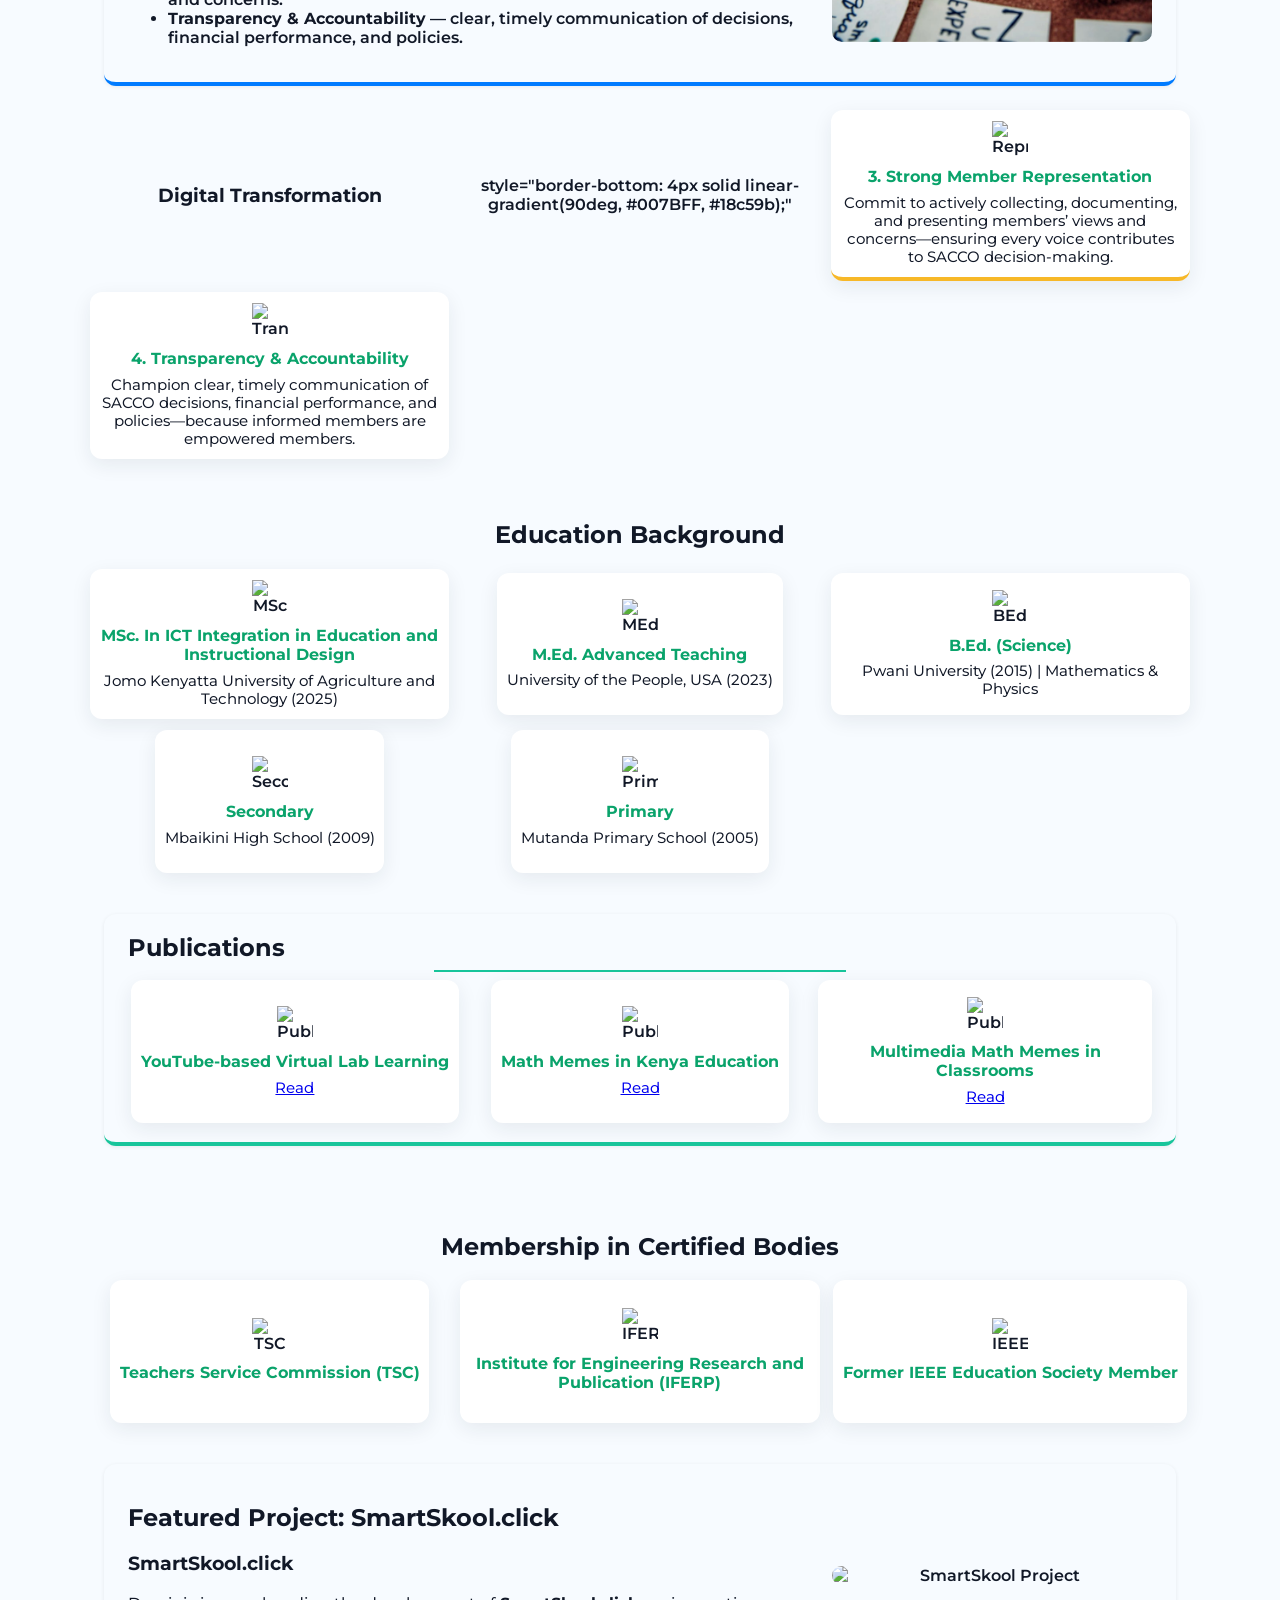
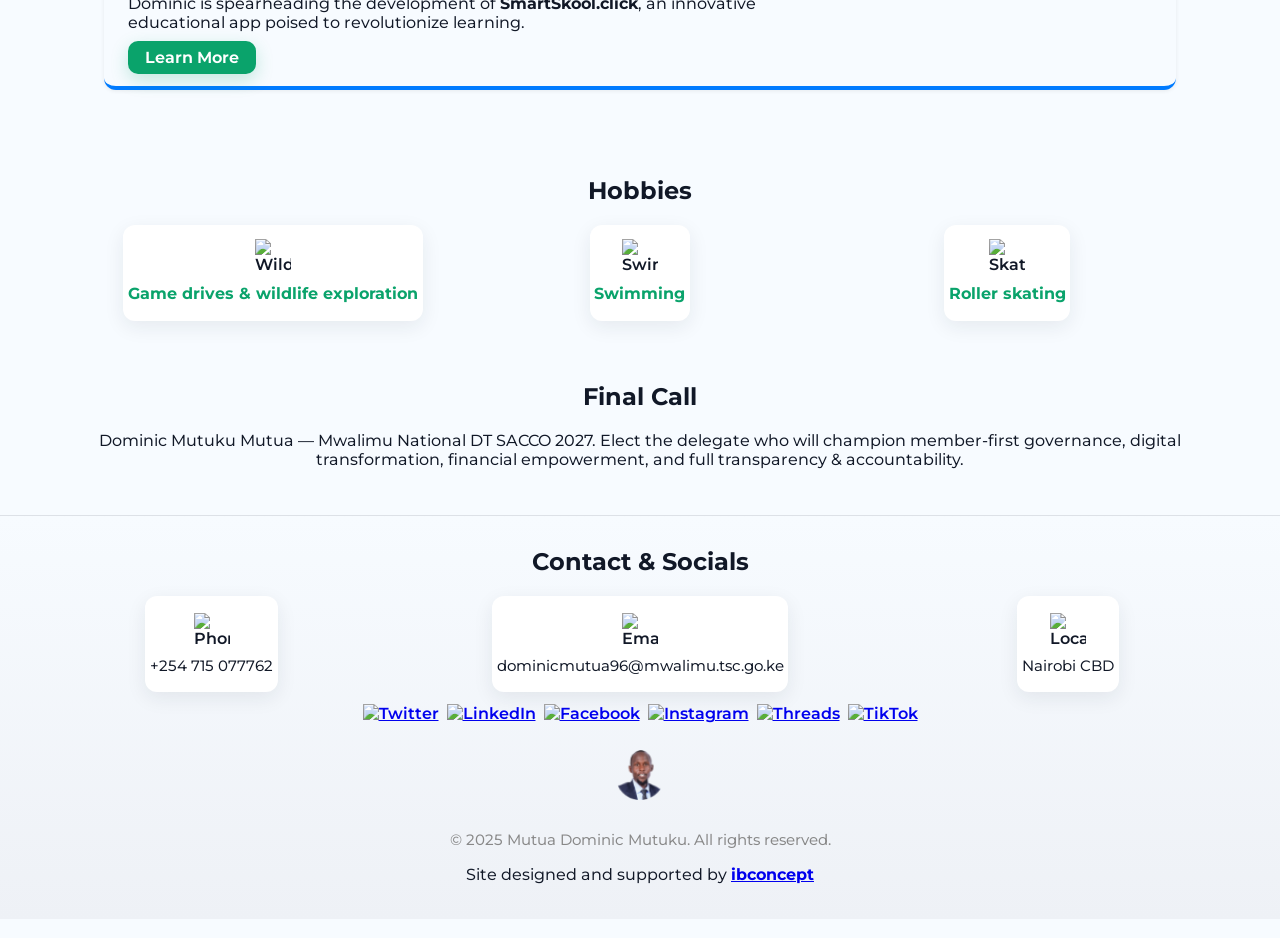
==== commit c309943f: "b" ====
--- a/index.html
+++ b/index.html
@@ -153,14 +153,41 @@
                 <span></span>
             </div>
             <ul id="nav-menu">
-                <li><a href="#achievements">Achievements</a></li>
-                <li><a href="#vision">Vision</a></li>
-                <li><a href="#manifesto">Manifesto</a></li>
-                <li><a href="#education">Education</a></li>
-                <li><a href="#experience">Experience</a></li>
-                <li><a href="#publications">Publications</a></li>
-                <li><a href="#memberships">Memberships</a></li>
-                <li><a href="#contact">Contact</a></li>
+                <li class="nav-item"><a href="index.html">Home</a></li>
+
+                <li class="nav-item dropdown">
+                  <button class="dropdown-toggle" type="button" aria-haspopup="true" aria-expanded="false">
+                    Professional <span class="dropdown-caret" aria-hidden="true">▾</span>
+                  </button>
+                  <ul class="dropdown-menu" role="menu" aria-label="Professional">
+                    <li><a href="#achievements">Achievements</a></li>
+                    <li><a href="#education">Education</a></li>
+                    <li><a href="#experience">Experience</a></li>
+                    <li><a href="#publications">Publications</a></li>
+                    <li><a href="#memberships">Memberships</a></li>
+                  </ul>
+                </li>
+
+                <li class="nav-item dropdown">
+                  <button class="dropdown-toggle" type="button" aria-haspopup="true" aria-expanded="false">
+                    Personal <span class="dropdown-caret" aria-hidden="true">▾</span>
+                  </button>
+                  <ul class="dropdown-menu" role="menu" aria-label="Personal">
+                    <li><a href="#vision">Vision</a></li>
+                    <li><a href="#manifesto">Manifesto</a></li>
+                    <li><a href="#contact">Contact</a></li>
+                  </ul>
+                </li>
+
+                <li class="nav-item dropdown">
+                  <button class="dropdown-toggle" type="button" aria-haspopup="true" aria-expanded="false">
+                    Students Resources <span class="dropdown-caret" aria-hidden="true">▾</span>
+                  </button>
+                  <ul class="dropdown-menu" role="menu" aria-label="Students Resources">
+                    <li><a href="math-resources.html">CBE-MATH-resources</a></li>
+                    <li><a href="physics-resources.html">CBE-PHYSICS-resources</a></li>
+                  </ul>
+                </li>
             </ul>
         </div>
     </nav>
@@ -249,7 +276,6 @@
                 <div class="card"><img src="https://img.icons8.com/ios-filled/50/007BFF/classroom.png" alt="Kaketi"><h3>Kaketi Mixed Day Secondary School</h3><p>Head of Science (2015–2018)</p></div>
             </div>
         </section>
-        <section id="publications" class="section"></section>
         <section id="memberships" class="section"></section>
         <section id="project-smartskool" class="section"></section>
         <section id="hobbies" class="section"></section>
@@ -379,8 +405,11 @@
             </div>
         </section>
         <section id="publications" class="section">
-            <h2>Publications</h2>
-            <div class="card-grid">
+            <div class="section-flex" style="border-bottom:4px solid #18c59b;">
+                <div class="section-content">
+                    <h2 style="margin:0;">Publications</h2>
+                    <hr style="border:1px solid #18c59b;width:40%;margin:0.5rem auto;">
+                    <div class="card-grid">
                 <div class="card"><img src="https://img.icons8.com/ios-filled/50/007BFF/open-book--v2.png" alt="Publication"><h3>YouTube-based Virtual Lab Learning</h3><p><a href="https://doi.org/10.36227/techrxiv.173750141.17407413/v1" target="_blank">Read</a></p></div>
                 <div class="card"><img src="https://img.icons8.com/ios-filled/50/007BFF/open-book--v2.png" alt="Publication"><h3>Math Memes in Kenya Education</h3><p><a href="https://doi.org/10.1109/te.2023.3346990" target="_blank">Read</a></p></div>
                 <div class="card"><img src="https://img.icons8.com/ios-filled/50/007BFF/open-book--v2.png" alt="Publication"><h3>Multimedia Math Memes in Classrooms</h3><p><a href="https://doi.org/10.15379/ijmst.v10i1.2691" target="_blank">Read</a></p></div>
@@ -458,6 +487,25 @@
             menu.classList.remove('nav-open');
         }
 
+        function initDropdowns() {
+            document.querySelectorAll('.dropdown-toggle').forEach(btn => {
+                btn.addEventListener('click', function (e) {
+                    e.stopPropagation();
+
+                    const dropdown = this.closest('.dropdown');
+                    if (!dropdown) return;
+
+                    const isOpen = dropdown.classList.contains('open');
+                    document.querySelectorAll('.dropdown.open').forEach(d => d.classList.remove('open'));
+                    dropdown.classList.toggle('open', !isOpen);
+
+                    // Keep aria-expanded in sync
+                    document.querySelectorAll('.dropdown-toggle[aria-expanded="true"]').forEach(t => t.setAttribute('aria-expanded', 'false'));
+                    btn.setAttribute('aria-expanded', String(!isOpen));
+                });
+            });
+        }
+
         // Close menu when clicking outside
         document.addEventListener('click', function (e) {
             const menu = document.getElementById('nav-menu');
@@ -470,7 +518,15 @@
             if (menu.classList.contains('active') && !clickedInsideMenu && !clickedHamburger) {
                 closeMenu();
             }
+
+            // Close any open dropdowns when clicking outside
+            if (!e.target.closest('.dropdown')) {
+                document.querySelectorAll('.dropdown.open').forEach(d => d.classList.remove('open'));
+                document.querySelectorAll('.dropdown-toggle[aria-expanded="true"]').forEach(t => t.setAttribute('aria-expanded', 'false'));
+            }
         });
+
+        initDropdowns();
 
         // Smooth scroll for internal links
 
--- a/style.css
+++ b/style.css
@@ -28,8 +28,8 @@
 }
 * { scroll-behavior: smooth; }
 body {
-  font-family: 'Inter Tight', 'Inter', Arial, sans-serif;
-  font-weight: 700;
+  font-family: 'Open Sans', 'Montserrat', Arial, sans-serif;
+  font-weight: 600;
   margin: 0;
   background: var(--bg);
   color: var(--text);
@@ -171,7 +171,7 @@
 /* Center title */
 .navbar .brand-text {
   color: #18c59b;
-  font-weight: 900;
+  font-weight: 700;
   text-transform: none;
   text-align: center;
   display: inline-block;
@@ -229,17 +229,91 @@
 .navbar ul {
   list-style: none;
   display: flex;
+  flex-wrap: nowrap;
+  white-space: nowrap;
+  align-items: center;
   gap: 0.7rem;
   margin: 0;
   padding: 0;
 }
 .navbar ul li {
-  background-color: #0a7a4f;
+  background-color: #18c59b;
+  font-weight: 600;
   font-family: inherit;
   border-radius: 5px;
   padding: 0.5rem 0.7rem;
 }
-.navbar a {
+
+/* Dropdown (desktop) */
+.navbar .dropdown { position: relative; }
+.navbar .dropdown-toggle {
+  background: transparent;
+  border: none;
+  color: #fff;
+  font: inherit;
+  font-weight: 500;
+  cursor: pointer;
+  padding: 0;
+  display: inline-flex;
+  align-items: center;
+  gap: 0.35rem;
+}
+.navbar .dropdown-caret { font-size: 0.9em; }
+.navbar .dropdown-menu {
+  position: absolute;
+  top: calc(100% + 6px);
+  left: 0;
+  min-width: 220px;
+  padding: 0.35rem 0;
+  margin: 0;
+  list-style: none;
+  display: none;
+  flex-direction: column;
+  gap: 0;
+  background: linear-gradient(180deg, var(--alicewhite) 0%, rgba(24,197,155,0.10) 100%);
+  border: 1px solid rgba(24,197,155,0.25);
+  border-radius: 10px;
+  box-shadow: 0 10px 30px rgba(0,0,0,0.12);
+  z-index: 1000;
+}
+.navbar .dropdown.open > .dropdown-menu { display: flex; }
+.navbar .dropdown-menu li {
+  background: transparent;
+  border-radius: 0;
+  padding: 0;
+}
+.navbar .dropdown-menu a {
+  display: block;
+  padding: 0.65rem 0.85rem;
+  color: #0f172a;
+  border-bottom: 0;
+}
+.navbar .dropdown-menu a:hover {
+  color: #f7b828;
+  background: rgba(24,197,155,0.10);
+  border-bottom: 0;
+}
+
+@media (max-width: 600px) {
+  .navbar .dropdown-toggle {
+    width: 100%;
+    justify-content: space-between;
+  }
+  .navbar .dropdown-menu {
+    position: static;
+    min-width: 0;
+    border: none;
+    box-shadow: none;
+    background: transparent;
+    padding: 0;
+  }
+  .navbar .dropdown-menu a {
+    color: #fff;
+    padding: 0.6rem 0.9rem;
+  }
+}
+
+.navbar a { 
   text-decoration: none;
   font-family: inherit;
   color: #fff;
@@ -275,7 +349,14 @@
   .hamburger { display: flex !important; }
   .navbar ul { display: none; }
 
-  /* Mobile sliding nav: exactly 50vw, slide from left */
+  .navbar .container { grid-template-columns: auto 1fr; }
+  .navbar .brand { grid-column: 2; }
+  .navbar .hamburger { grid-column: 1; }
+
+  /* Mobile dropdowns live inside the sliding menu */
+  .dropdown .dropdown-menu { display: none; }
+  .dropdown.open > .dropdown-menu { display: flex; }
+
   .navbar ul.active {
     display: flex;
     flex-direction: column;
@@ -283,6 +364,7 @@
     top: 100%;
     left: 0;
     width: 50vw;
+
 
     background: linear-gradient(180deg, var(--alicewhite) 0%, rgba(24,197,155,0.08) 100%);
     padding: 0;
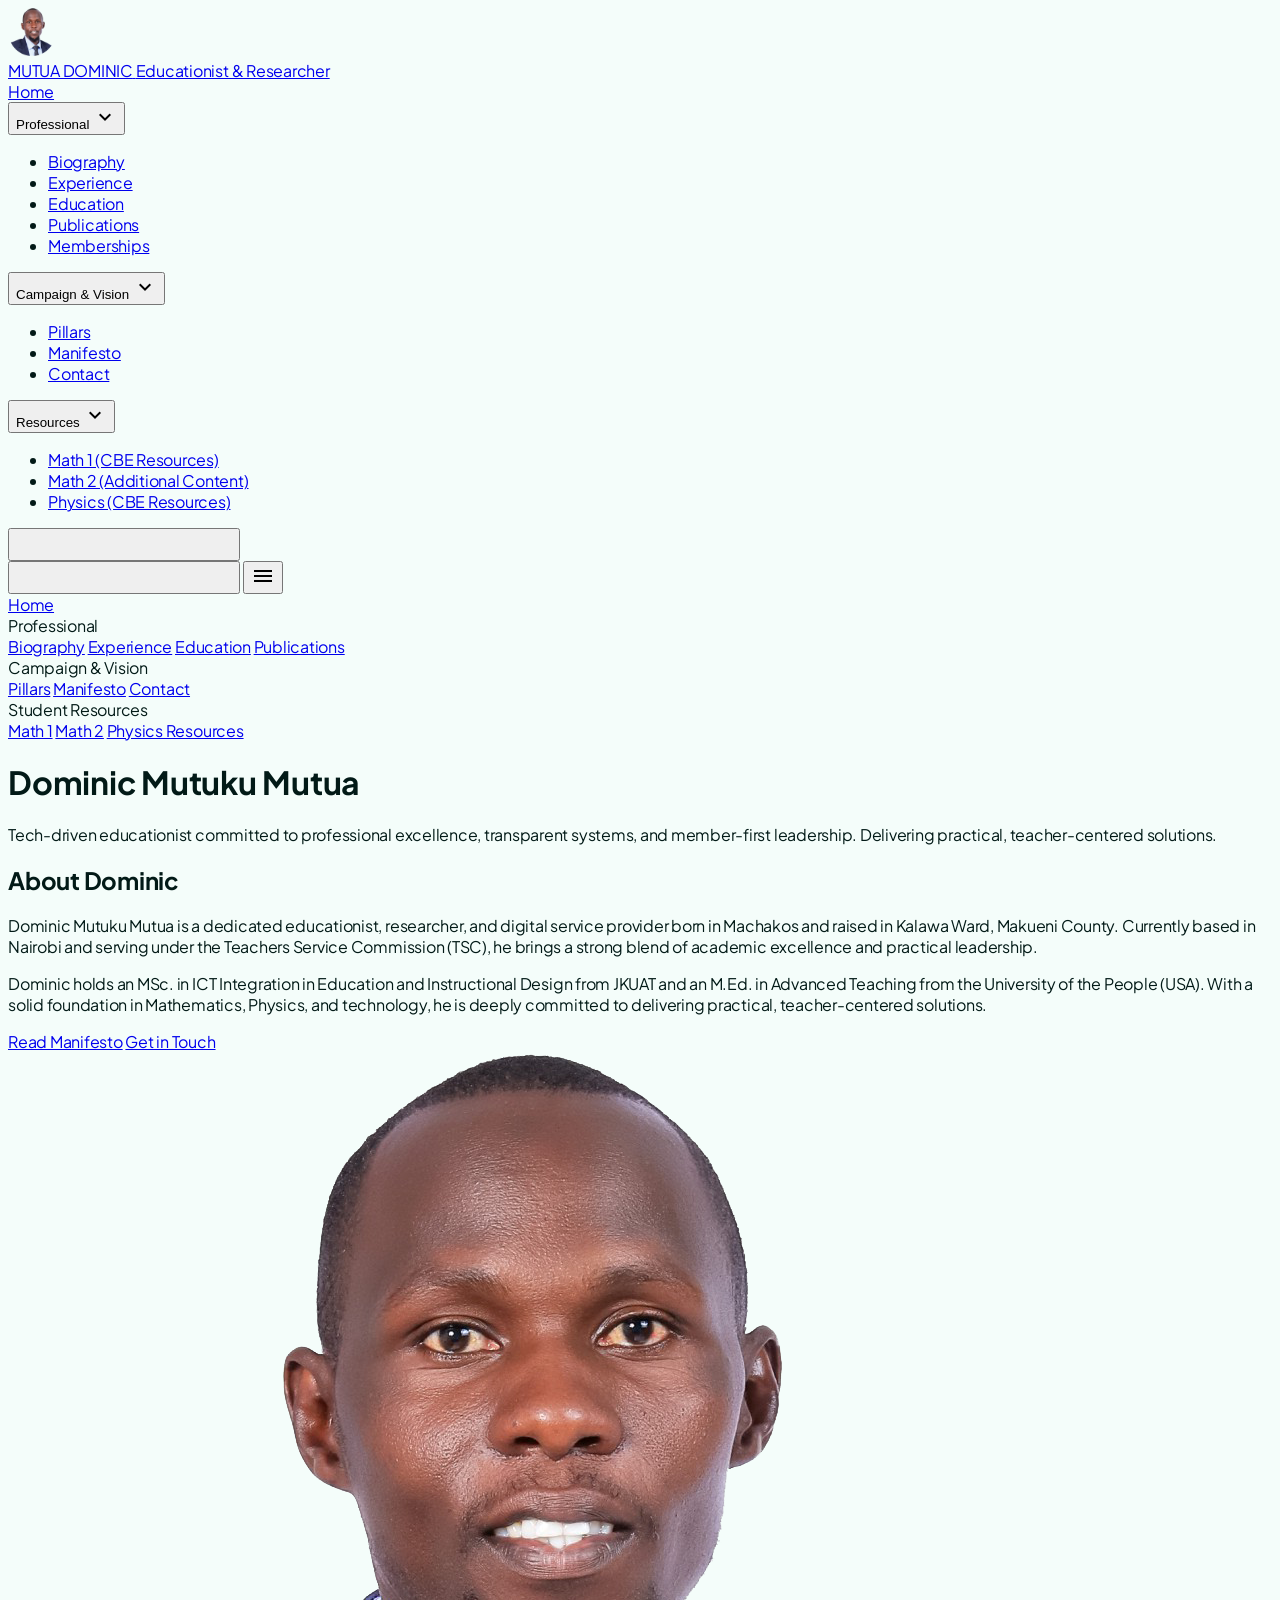
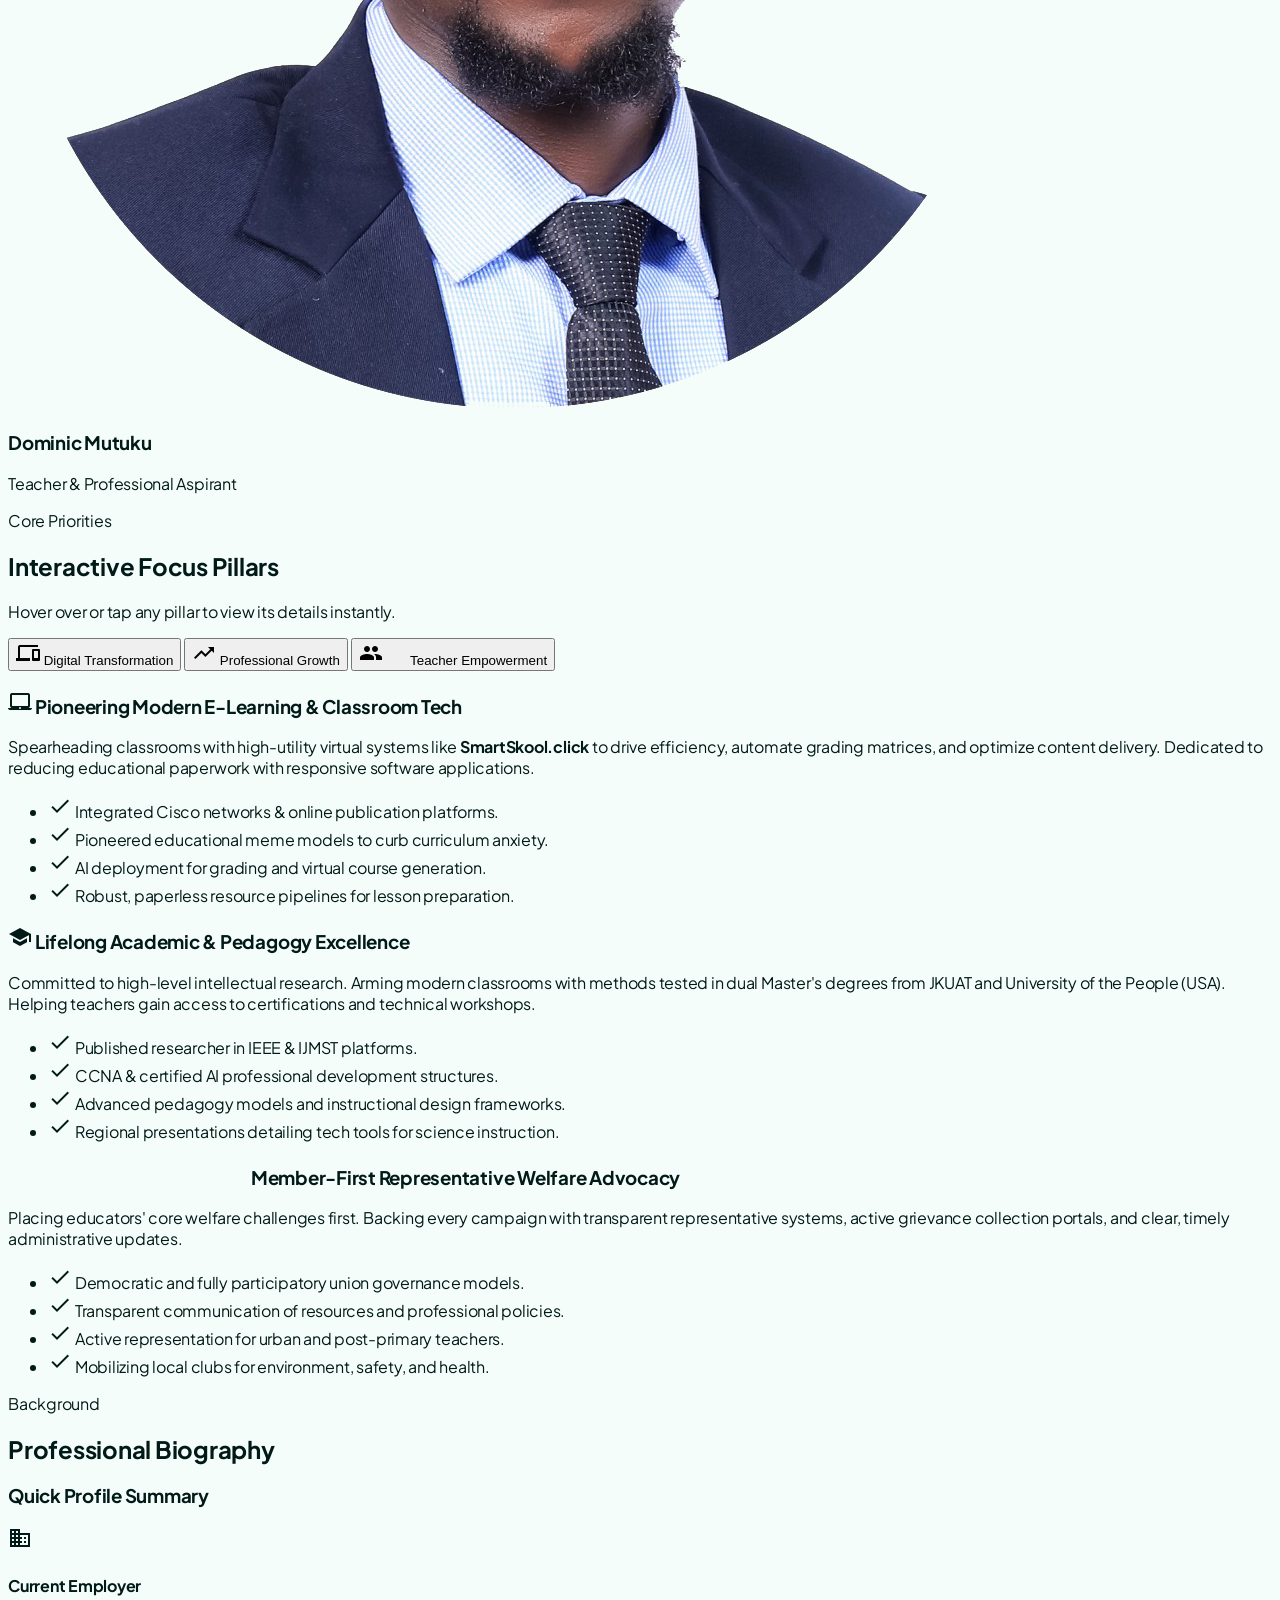
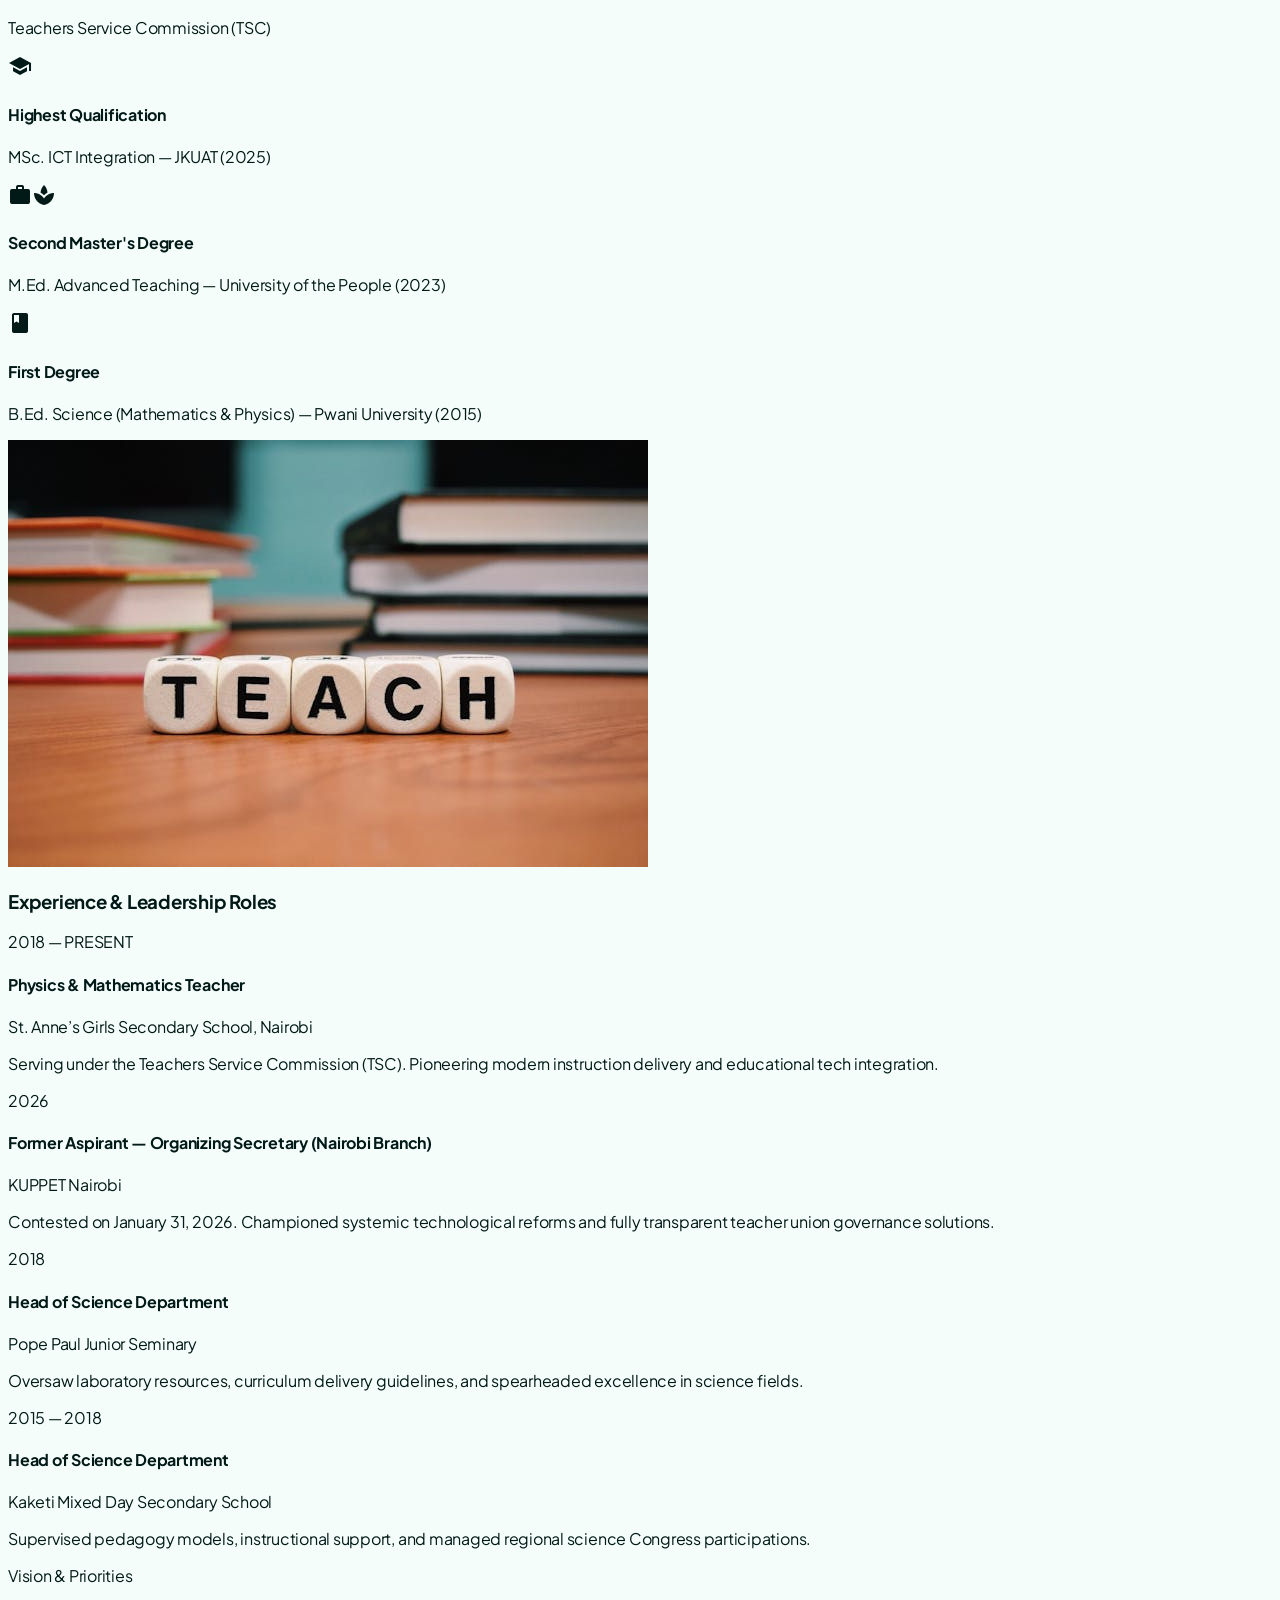
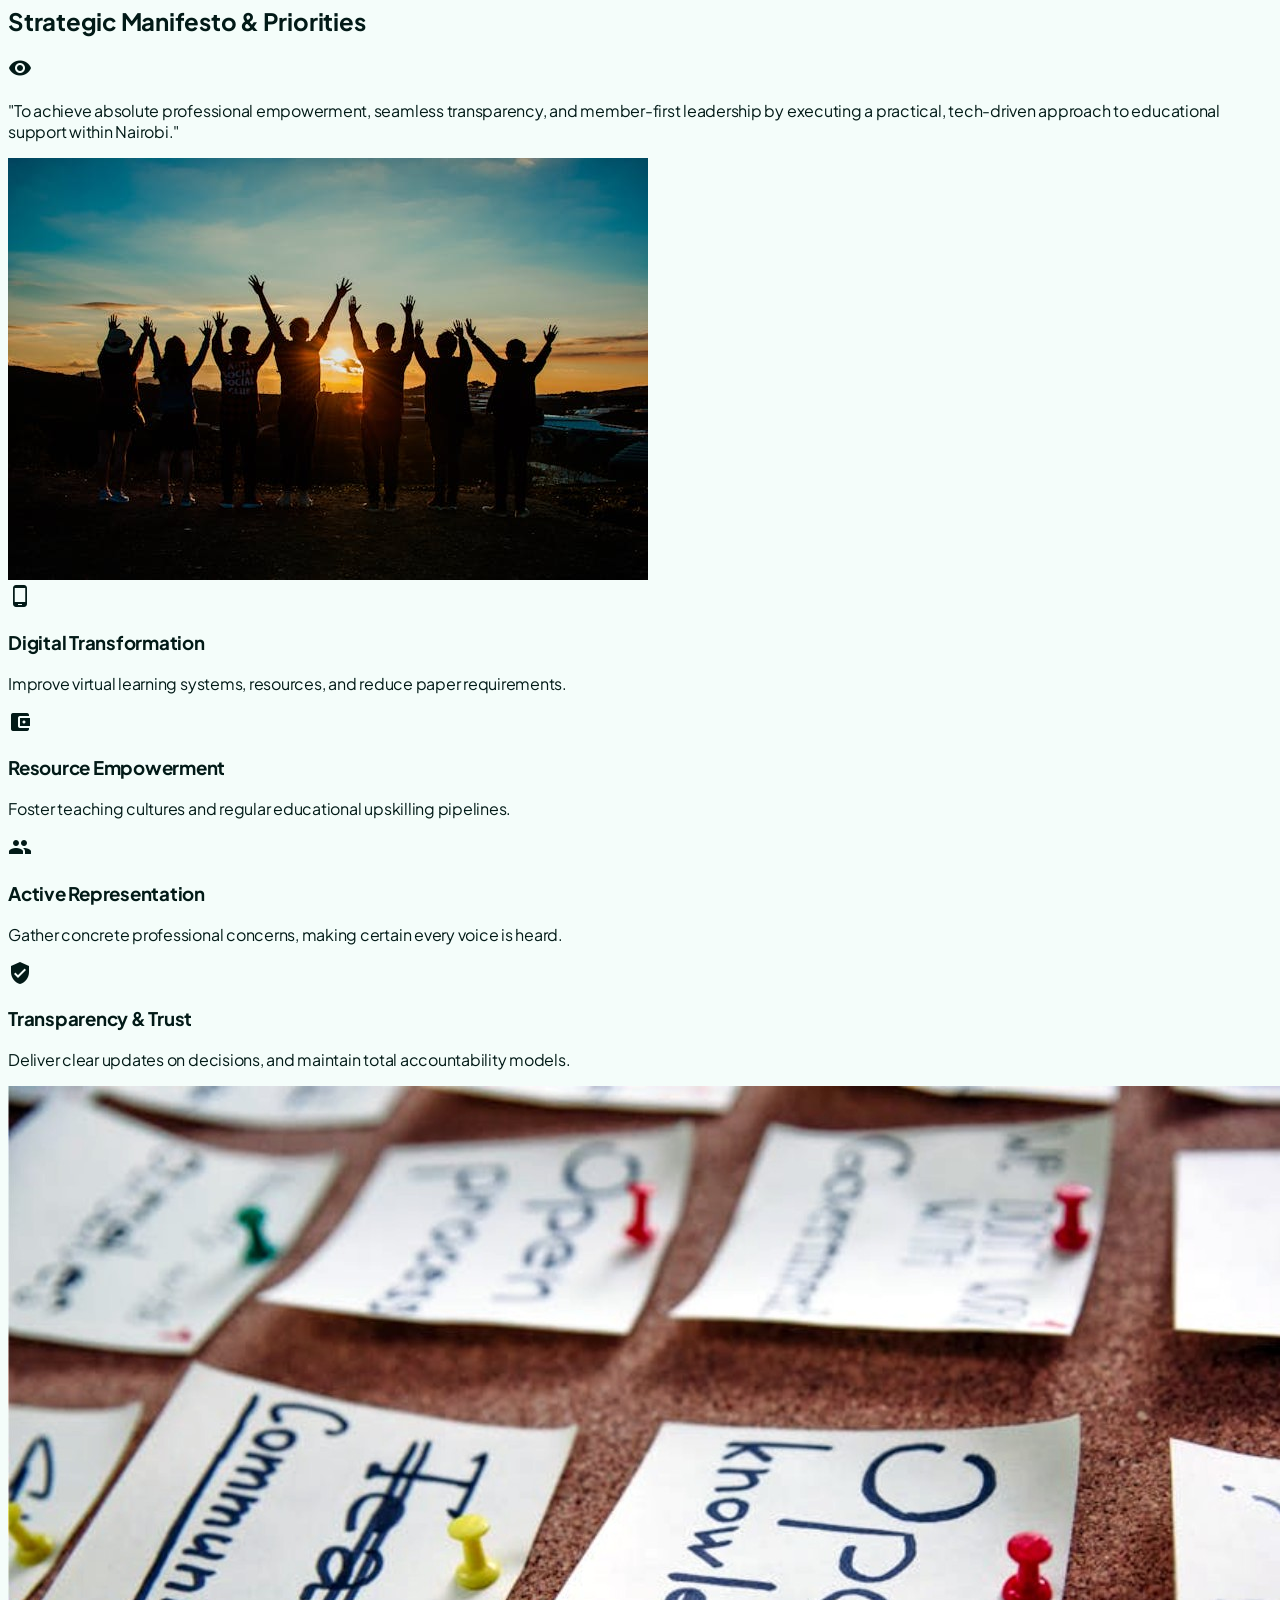
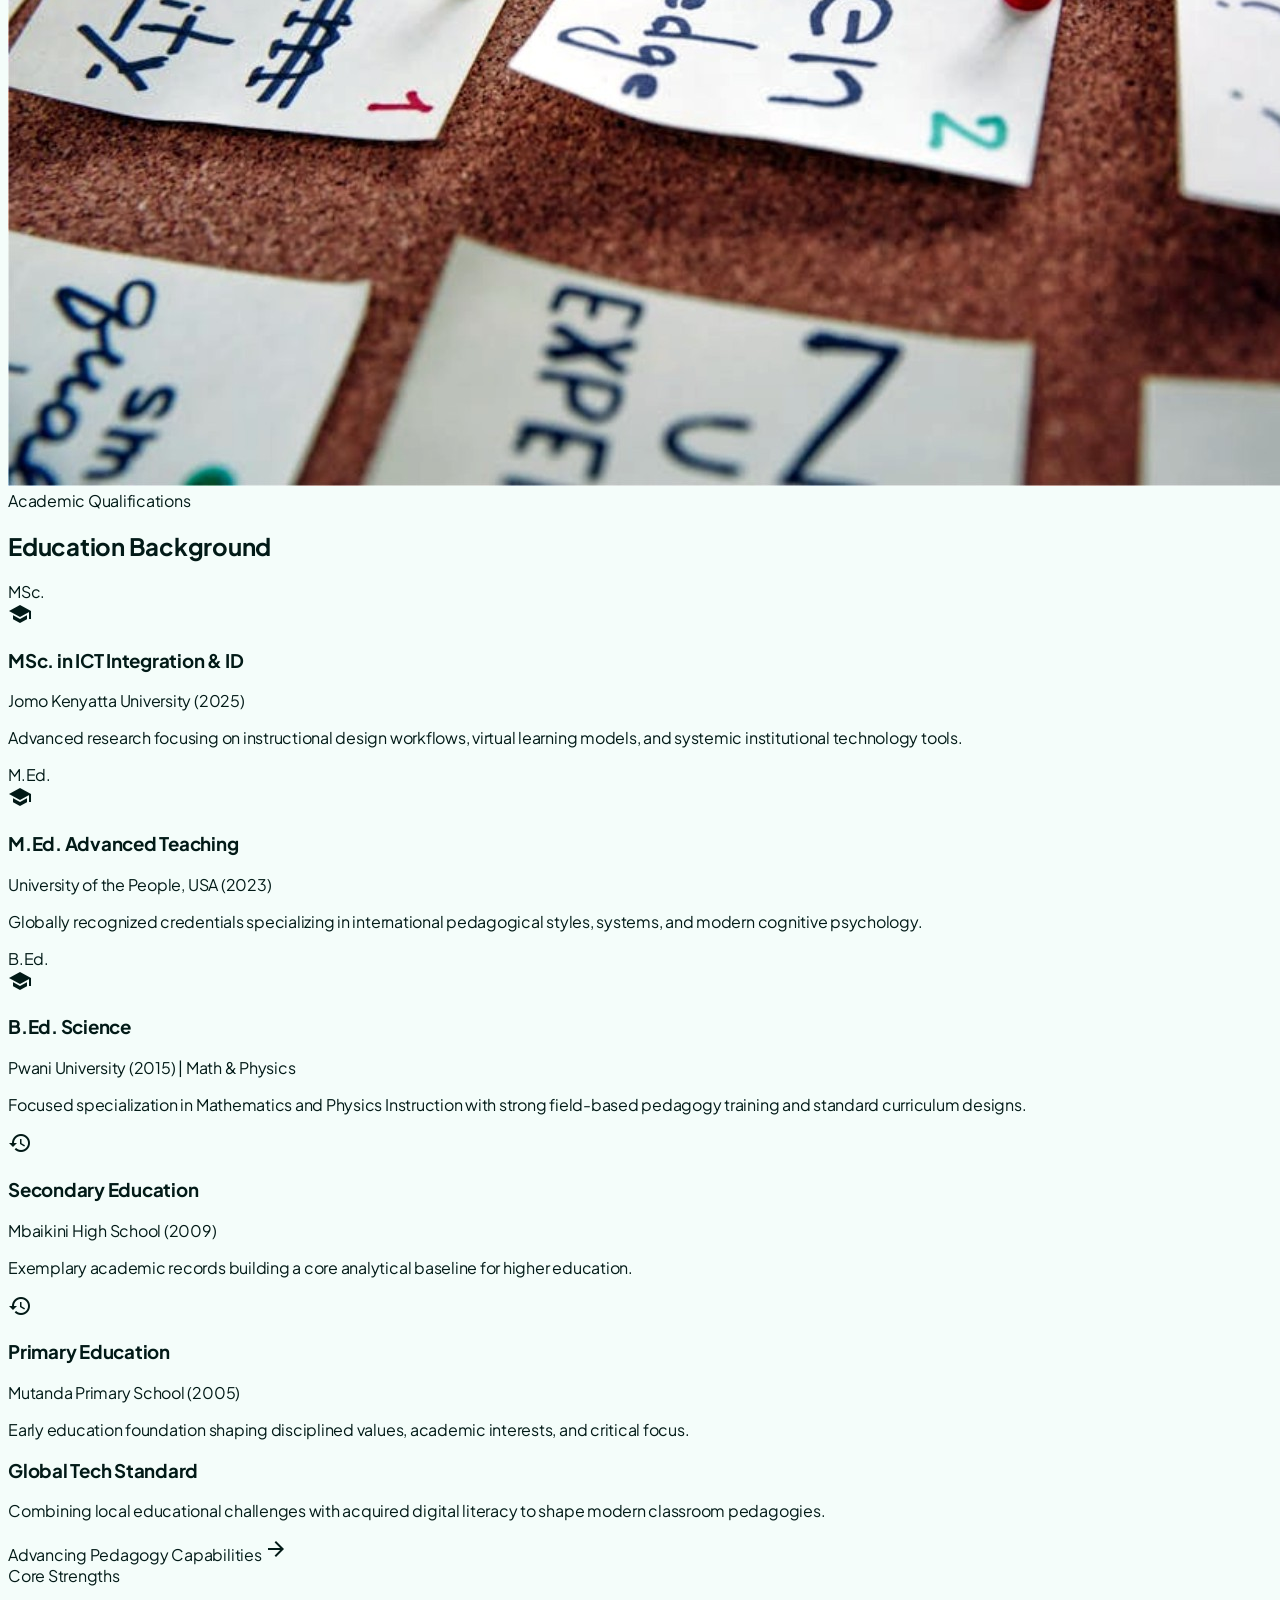
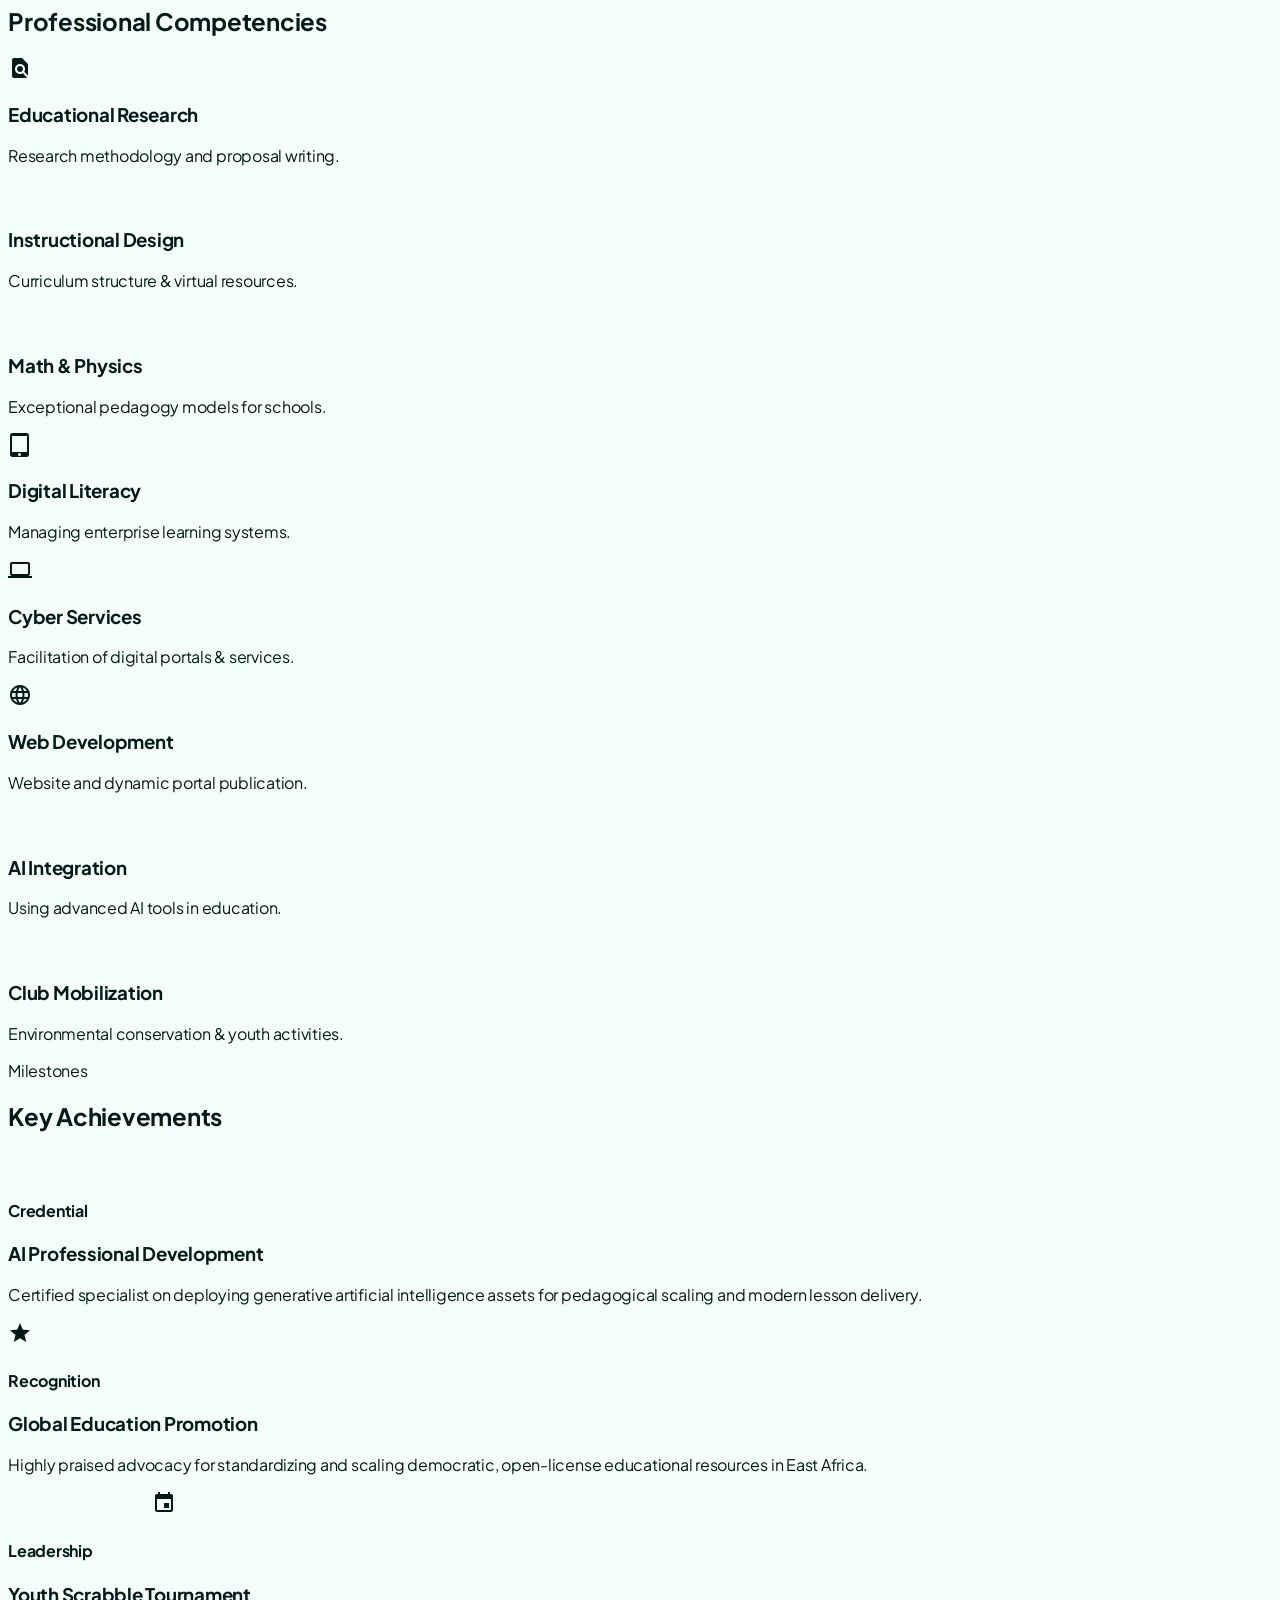
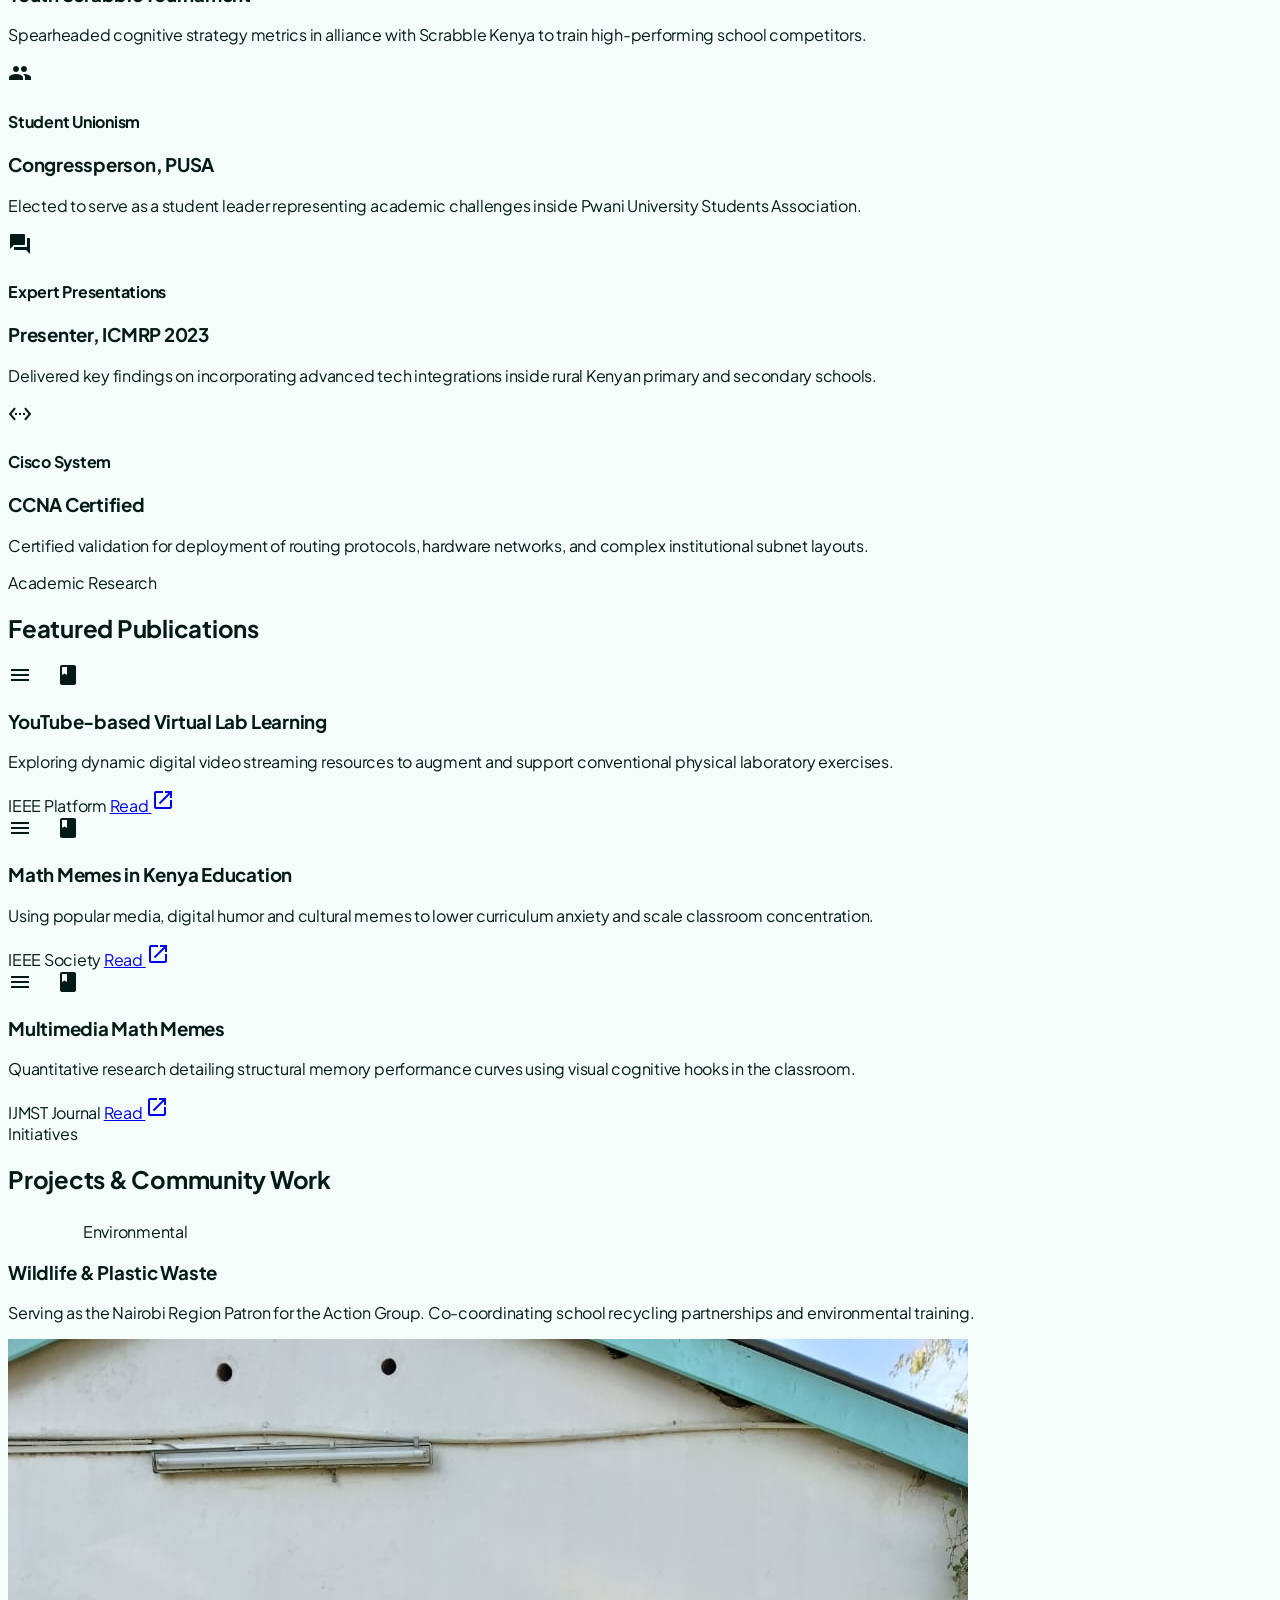
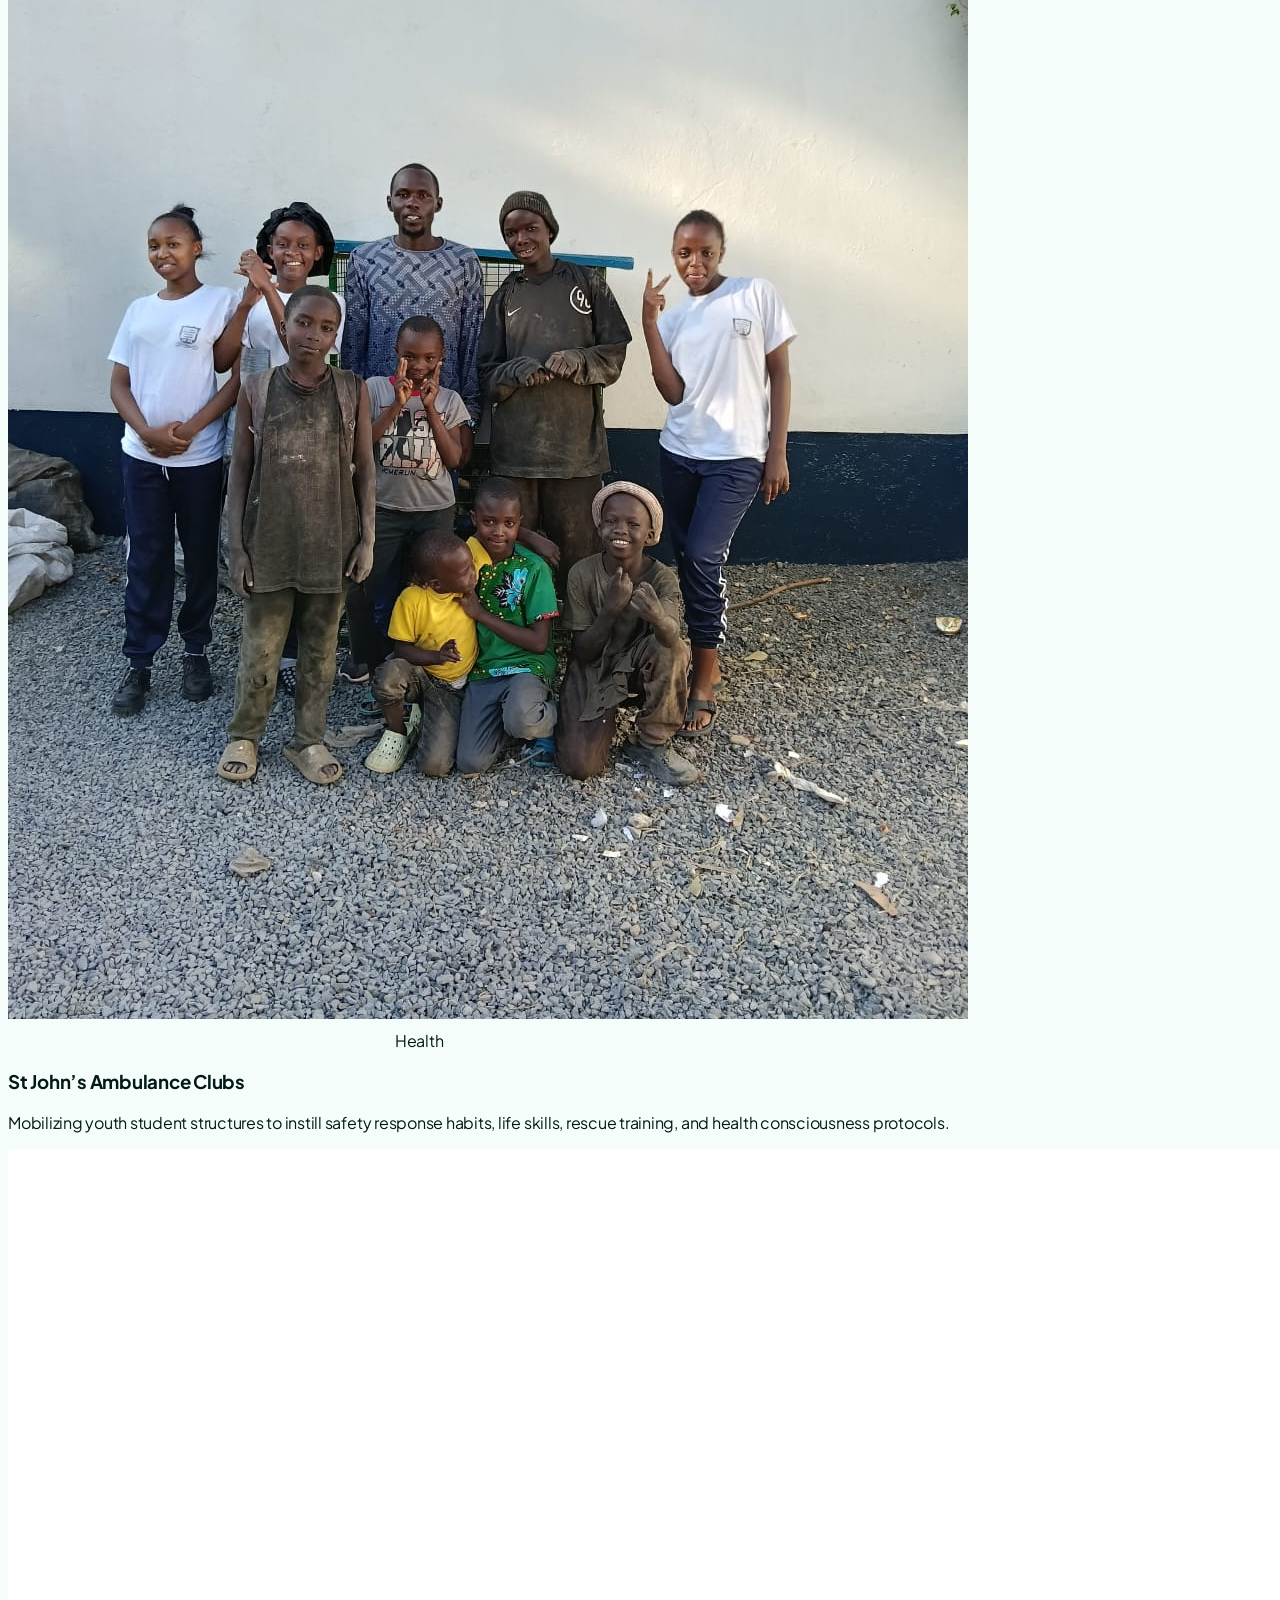
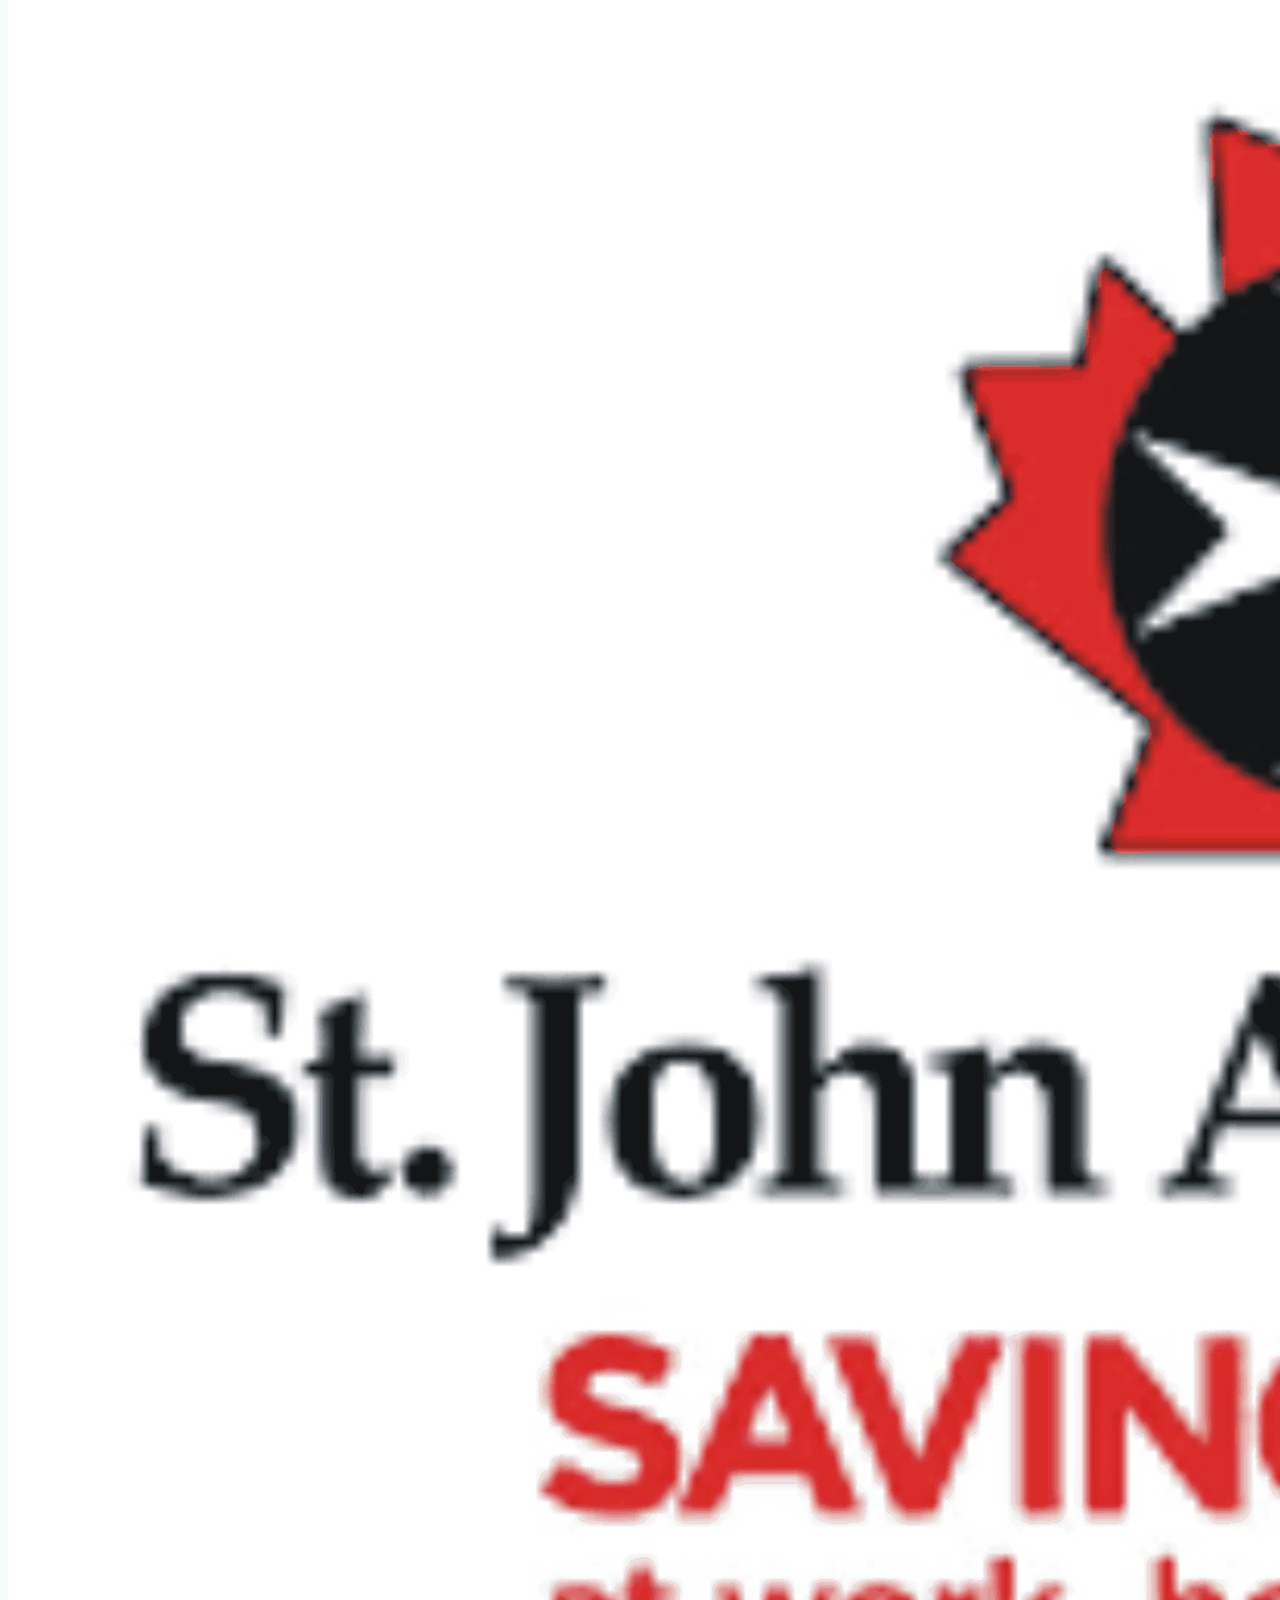
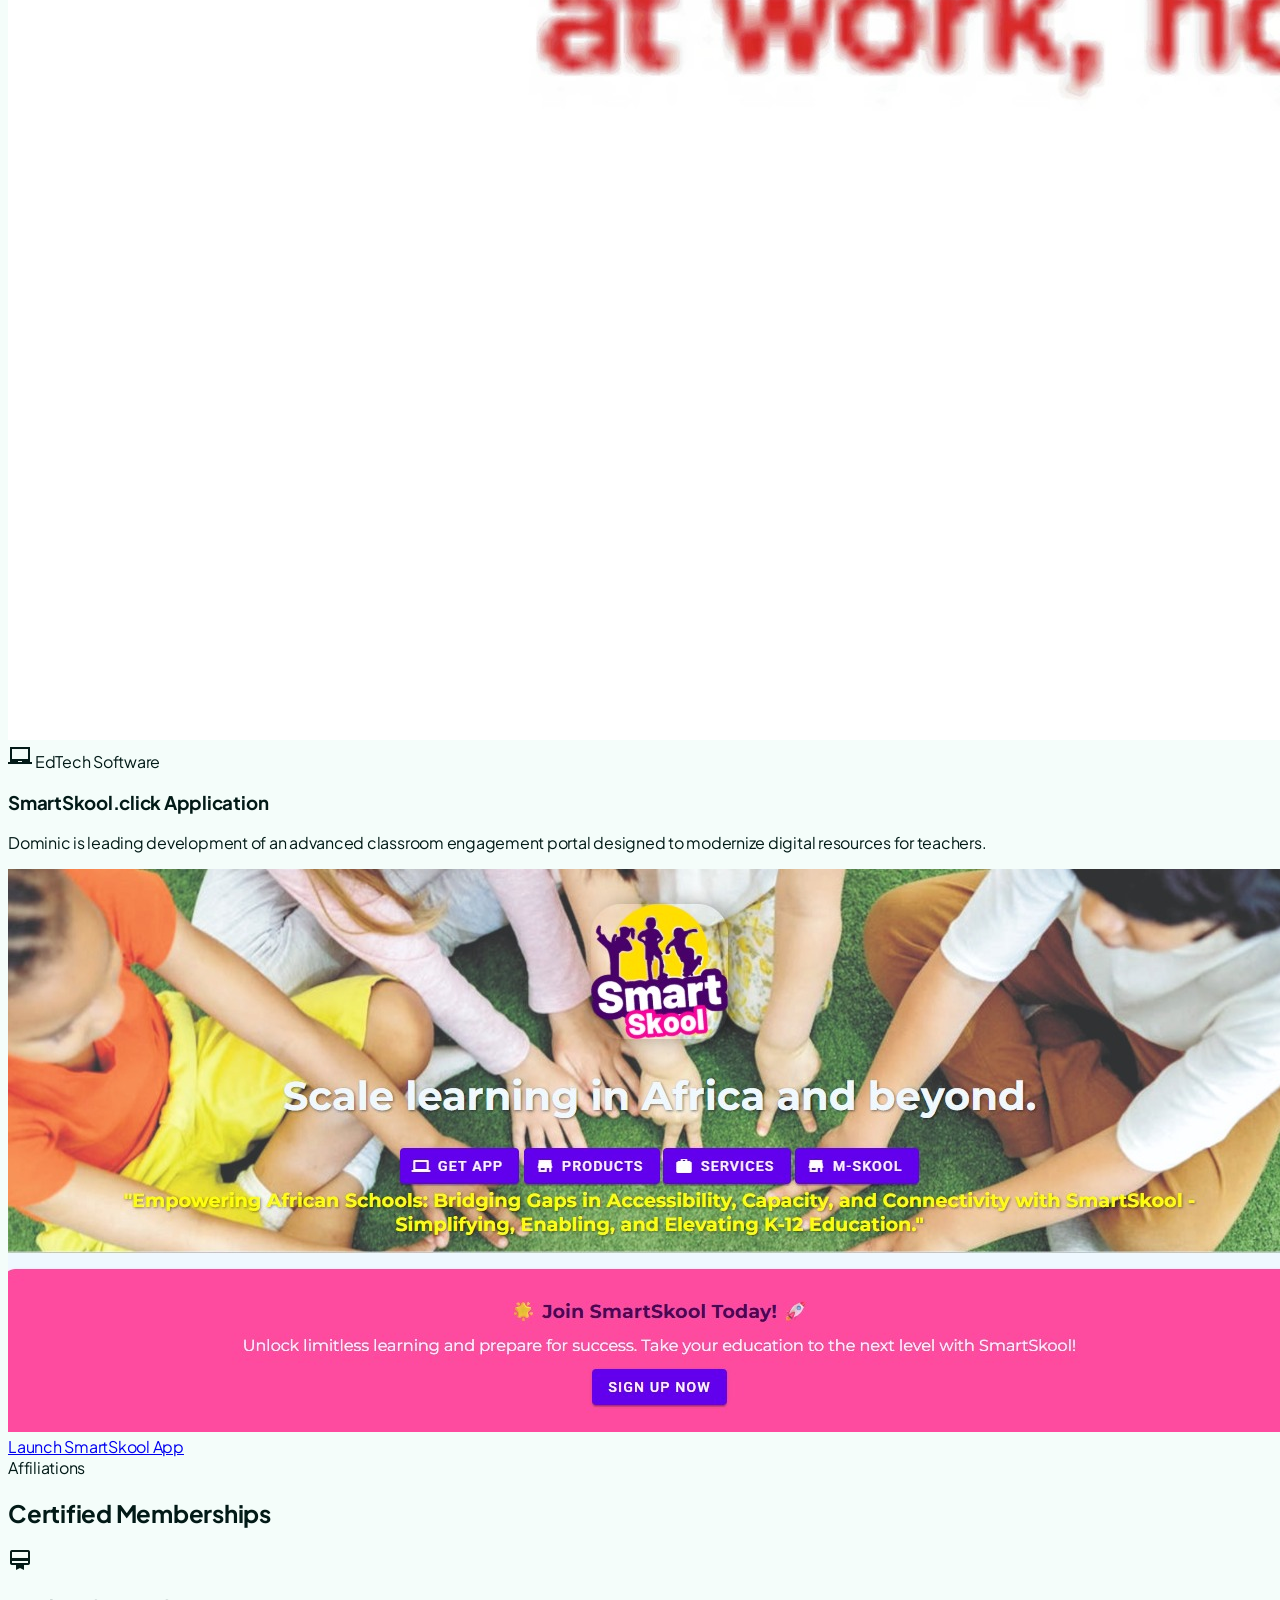
==== commit 830cd097: "b" ====
--- a/index.html
+++ b/index.html
@@ -1,18 +1,20 @@
 <!DOCTYPE html>
-<html lang="en">
+<html lang="en" class="scroll-smooth">
 <head>
-<meta charset="UTF-8">
+    <meta charset="UTF-8">
     <meta name="viewport" content="width=device-width, initial-scale=1.0">
-    <title>Mutua Dominic Mutuku - Candidate for Nairobi Branch Organizing Secretary, KUPPET Vied</title>
-
-    <meta name="description"
-    <meta name="keywords" content="Mutua Dominic Mutuku, KUPPET, Nairobi Branch Organizing Secretary, education reform, teacher welfare, digital innovation, manifesto, campaign, biography, publications, achievements, memberships, hobbies">
+    <title>Mutua Dominic Mutuku - Campaign Profile</title>
+
+    <meta name="description" content="Official campaign profile of Mutua Dominic Mutuku. Explore his vision, manifesto, education, and digital educational innovations.">
+    <meta name="keywords" content="Mutua Dominic Mutuku, KUPPET, Nairobi, education reform, teacher welfare, digital innovation, manifesto, campaign, biography, publications, achievements, memberships, hobbies">
     <meta name="author" content="Mutua Dominic Mutuku">
     <meta name="geo.placename" content="Nairobi CBD">
     <meta name="geo.position" content="-1.286389;36.817222">
     <meta name="geo.region" content="KE-030">
     <meta name="DC.title" content="Mutua Dominic Mutuku - Campaign Profile">
     <link rel="canonical" href="https://yourwebsite.com/mutua-dominic-mutuku" />
+
+    <!-- Schema Structured Markup -->
     <script type="application/ld+json">
     [
       {
@@ -58,509 +60,1224 @@
           }
         ],
         "knowsAbout": ["Education", "ICT Integration in Education", "Instructional Design", "Mathematics", "Physics", "Digital Literacy", "AI in Education"]
-      },
-      {
-        "@context": "https://schema.org",
-        "@type": "Event",
-        "name": "KUPPET Vied Date",
-        "startDate": "2026-01-31T00:00:00",
-        "endDate": "2026-01-31T23:59:59",
-        "location": {
-          "@type": "Place",
-          "name": "Kenya Institute Of Curriculum Development (KICD)",
-          "address": {
-            "@type": "PostalAddress",
-            "addressLocality": "Nairobi",
-            "addressCountry": "Kenya"
-          }
-        },
-        "description": "KUPPET Vied voting/selection session. Venue: Kenya Institute Of Curriculum Development (KICD).",
-        "organizer": {
-          "@type": "Organization",
-          "name": "KUPPET"
-        }
-      },
-      {
-        "@context": "https://schema.org",
-        "@type": "WebSite",
-        "name": "Mutua Dominic Mutuku - Campaign Profile",
-        "url": "https://yourwebsite.com/mutua-dominic-mutuku",
-        "description": "Official campaign profile of Mutua Dominic Mutuku, candidate for Nairobi Branch Organizing Secretary - KUPPET. Explore his vision, manifesto, education, experience, publications, achievements, memberships, and hobbies.",
-        "author": {
-          "@type": "Person",
-          "name": "Mutua Dominic Mutuku"
-        },
-        "publisher": {
-          "@type": "Person",
-          "name": "Mutua Dominic Mutuku"
-        }
-      },
-      {
-        "@context": "https://schema.org",
-        "@type": "SoftwareApplication",
-        "name": "SmartSkool.click",
-        "description": "Innovative educational app for modern learning.",
-        "url": "https://ibconcept.github.io/smartskool/",
-        "applicationCategory": "EducationalApplication",
-        "operatingSystem": "Web",
-        "author": {
-          "@type": "Person",
-          "name": "Mutua Dominic Mutuku"
-        }
       }
     ]
     </script>
+
+    <!-- Tailwind CSS Integration -->
+    <script src="https://cdn.tailwindcss.com"></script>
     <link href="https://fonts.googleapis.com/icon?family=Material+Icons" rel="stylesheet">
-    <link href="https://fonts.googleapis.com/css2?family=Montserrat:wght@300;400;600;700&family=Roboto:wght@300;400;500&display=swap" rel="stylesheet">
-    <link rel="stylesheet" href="style.css">
+    <!-- Plus Jakarta Sans - Soft, compact and beautifully rounded -->
+    <link href="https://fonts.googleapis.com/css2?family=Plus+Jakarta+Sans:wght@300;400;500;600;700;800&display=swap" rel="stylesheet">
     <script src="https://cdnjs.cloudflare.com/ajax/libs/html2canvas/1.4.1/html2canvas.min.js"></script>
+
     <link rel="icon" type="image/png" sizes="32x32" href="favicon-32x32.png">
     <link rel="icon" type="image/png" sizes="16x16" href="favicon-16x16.png">
     <link rel="apple-touch-icon" sizes="180x180" href="apple-touch-icon.png">
     <link rel="shortcut icon" href="favicon.ico">
+
+    <!-- CSS variables supporting fully responsive light/dark design models -->
+    <style>
+        :root {
+            /* Light theme specifications (LHS: Soft clean Ice green base) */
+            --bg-primary: #f4fdfa;       /* Ultra soft mint background */
+            --bg-secondary: #e3faf2;     /* Soft frosted emerald tint */
+            --bg-surface: #ffffff;       /* Pure white containers */
+            --text-main: #021a17;        /* Elite deep dark forest green */
+            --text-muted: #0b4a43;       /* Safe forest shadow */
+            --accent-core: #14b8a6;      /* Active teal-green action */
+            --accent-hover: #0f9f90;     /* Deeper emerald teal action */
+            --border-soft: #c1f4e3;      /* Frosted mint separator line */
+            --card-shadow: 0 4px 20px rgba(15, 159, 144, 0.04);
+            
+            --ice-50: #f4fdfa;
+            --ice-100: #e3faf2;
+            --ice-200: #c1f4e3;
+            --ice-300: #93ebd0;
+            --ice-400: #4bd8ad;
+            --ice-500: #14b8a6;
+            --ice-600: #0f9f90;
+            --dark-700: #0a5c53;
+            --dark-800: #0b4a43;
+            --dark-900: #05332e;
+            --dark-950: #021a17;
+        }
+
+        .dark-mode {
+            /* Dark theme specifications */
+            --bg-primary: #021a17;       /* Deepest midnight forest green background */
+            --bg-secondary: #05332e;     /* Prestigious dark pine */
+            --bg-surface: #0b4a43;       /* Safe forest shadow container */
+            --text-main: #f4fdfa;        /* Ultra soft mint readable text */
+            --text-muted: #c1f4e3;       /* Frosted mint metadata text */
+            --accent-core: #4bd8ad;      /* Vibrant ice-green highlight */
+            --accent-hover: #93ebd0;     /* Lighter mint actions hover */
+            --border-soft: #0a5c53;      /* Deep forest green frame */
+            --card-shadow: 0 4px 20px rgba(0, 0, 0, 0.25);
+        }
+
+        body {
+            font-family: 'Plus Jakarta Sans', sans-serif;
+            background-color: var(--bg-primary);
+            color: var(--text-main);
+            letter-spacing: -0.015em;
+            transition: background-color 0.3s ease, color 0.3s ease, border-color 0.3s ease;
+        }
+
+        /* Seamless scrolling animations */
+        .reveal {
+            opacity: 0;
+            transform: translateY(8px);
+            transition: all 0.6s cubic-bezier(0.16, 1, 0.3, 1);
+        }
+        .reveal-visible {
+            opacity: 1;
+            transform: translateY(0);
+        }
+
+        /* Custom soft compact scrollbar */
+        ::-webkit-scrollbar {
+            width: 4px;
+        }
+        ::-webkit-scrollbar-track {
+            background: var(--bg-primary);
+        }
+        ::-webkit-scrollbar-thumb {
+            background: var(--accent-core);
+            border-radius: 99px;
+        }
+        ::-webkit-scrollbar-thumb:hover {
+            background: var(--accent-hover);
+        }
+
+        /* Eliminate harsh browser outlines entirely */
+        *:focus, button:focus, a:focus {
+            outline: none !important;
+            box-shadow: none !important;
+        }
+
+        /* Transitions for theme toggle styling */
+        .theme-transition {
+            transition: background-color 0.3s ease, border-color 0.3s ease, color 0.3s ease;
+        }
+    </style>
+
     <script>
-      document.addEventListener('DOMContentLoaded', function() {
-        const sections = document.querySelectorAll('.section');
-        const revealOptions = {
-          threshold: 0.08
-        };
-        const revealOnScroll = new IntersectionObserver(function(entries, observer) {
-          entries.forEach(entry => {
-            if(entry.isIntersecting){
-              entry.target.classList.add('reveal-visible');
-              observer.unobserve(entry.target);
+      tailwind.config = {
+        theme: {
+          extend: {
+            fontFamily: {
+              sans: ['Plus Jakarta Sans', 'sans-serif'],
+            },
+            colors: {
+              ice: {
+                50: 'var(--ice-50)',
+                100: 'var(--ice-100)',
+                200: 'var(--ice-200)',
+                300: 'var(--ice-300)',
+                400: 'var(--ice-400)',
+                500: 'var(--ice-500)',
+                600: 'var(--ice-600)',
+                700: 'var(--dark-700)',
+                800: 'var(--dark-800)',
+                900: 'var(--dark-900)',
+                950: 'var(--dark-950)'
+              }
             }
-          });
-        }, revealOptions);
-        sections.forEach(section => {
-          section.classList.add('reveal');
-          revealOnScroll.observe(section);
-        });
-      });
+          }
+        }
+      }
     </script>
 </head>
-<body>
-    <nav class="navbar">
-            <div class="container">
-            <div class="brand">
-                <img src="favicon.ico" alt="Logo" class="logo">
-<span class="brand-text"></span>
-            </div>
-            <div class="hamburger" onclick="toggleMenu()" aria-label="Open menu" role="button" tabindex="0">
+<body class="selection:bg-ice-500 selection:text-white relative antialiased theme-transition">
+
+    <!-- Navigation Header Area -->
+    <nav class="fixed top-0 left-0 w-full z-50 bg-white/90 dark:bg-ice-950/90 backdrop-blur-md border-b border-[var(--border-soft)] transition-all duration-300">
+        <div class="max-w-7xl mx-auto px-4 sm:px-6 lg:px-8">
+            <div class="flex items-center justify-between h-14">
+                <!-- Brand logo area -->
+                <div class="flex items-center space-x-3">
+                    <a href="index.html" class="flex items-center space-x-2 group">
+                        <img src="favicon.ico" alt="Logo" class="w-7 h-7 object-contain rounded-lg transition-transform duration-300 group-hover:scale-105" onerror="this.src='https://placehold.co/40x40/021a17/a3f3df?text=DM'">
+                        <div class="flex flex-col">
+                            <span class="text-[var(--text-main)] font-extrabold text-[11px] leading-tight tracking-tight uppercase">MUTUA DOMINIC</span>
+                            <span class="text-[8px] text-[var(--accent-hover)] font-semibold uppercase tracking-wider">Educationist &amp; Researcher</span>
+                        </div>
+                    </a>
+                </div>
+
+                <!-- Desktop navigation menu and controls -->
+                <div class="hidden lg:flex items-center space-x-1">
+                    <a href="index.html" class="px-2.5 py-1 rounded-lg text-[10px] font-bold text-[var(--accent-hover)] hover:bg-[var(--bg-secondary)] transition-all uppercase tracking-wide">Home</a>
+
+                    <!-- Professional Dropdown -->
+                    <div class="relative group">
+                        <button class="px-2.5 py-1 rounded-lg text-[10px] font-bold text-[var(--text-main)] hover:text-[var(--accent-core)] hover:bg-[var(--bg-secondary)] inline-flex items-center gap-0.5 transition-all uppercase tracking-wide">
+                            Professional <span class="material-icons text-[10px]">expand_more</span>
+                        </button>
+                        <ul class="absolute top-full left-0 mt-0.5 w-40 bg-[var(--bg-surface)] rounded-lg shadow-lg p-1 hidden group-hover:block transition-all duration-200 border border-[var(--border-soft)]">
+                            <li><a href="#biography" class="block px-2.5 py-1.5 text-[10px] font-semibold text-[var(--text-main)] hover:text-[var(--accent-core)] hover:bg-[var(--bg-primary)] rounded transition-all">Biography</a></li>
+                            <li><a href="#experience" class="block px-2.5 py-1.5 text-[10px] font-semibold text-[var(--text-main)] hover:text-[var(--accent-core)] hover:bg-[var(--bg-primary)] rounded transition-all">Experience</a></li>
+                            <li><a href="#education" class="block px-2.5 py-1.5 text-[10px] font-semibold text-[var(--text-main)] hover:text-[var(--accent-core)] hover:bg-[var(--bg-primary)] rounded transition-all">Education</a></li>
+                            <li><a href="#publications" class="block px-2.5 py-1.5 text-[10px] font-semibold text-[var(--text-main)] hover:text-[var(--accent-core)] hover:bg-[var(--bg-primary)] rounded transition-all">Publications</a></li>
+                            <li><a href="#memberships" class="block px-2.5 py-1.5 text-[10px] font-semibold text-[var(--text-main)] hover:text-[var(--accent-core)] hover:bg-[var(--bg-primary)] rounded transition-all">Memberships</a></li>
+                        </ul>
+                    </div>
+
+                    <!-- Campaign Dropdown -->
+                    <div class="relative group">
+                        <button class="px-2.5 py-1 rounded-lg text-[10px] font-bold text-[var(--text-main)] hover:text-[var(--accent-core)] hover:bg-[var(--bg-secondary)] inline-flex items-center gap-0.5 transition-all uppercase tracking-wide">
+                            Campaign &amp; Vision <span class="material-icons text-[10px]">expand_more</span>
+                        </button>
+                        <ul class="absolute top-full left-0 mt-0.5 w-40 bg-[var(--bg-surface)] rounded-lg shadow-lg p-1 hidden group-hover:block transition-all duration-200 border border-[var(--border-soft)]">
+                            <li><a href="#pillars-section" class="block px-2.5 py-1.5 text-[10px] font-semibold text-[var(--text-main)] hover:text-[var(--accent-core)] hover:bg-[var(--bg-primary)] rounded transition-all">Pillars</a></li>
+                            <li><a href="#manifesto" class="block px-2.5 py-1.5 text-[10px] font-semibold text-[var(--text-main)] hover:text-[var(--accent-core)] hover:bg-[var(--bg-primary)] rounded transition-all">Manifesto</a></li>
+                            <li><a href="#contact" class="block px-2.5 py-1.5 text-[10px] font-semibold text-[var(--text-main)] hover:text-[var(--accent-core)] hover:bg-[var(--bg-primary)] rounded transition-all">Contact</a></li>
+                        </ul>
+                    </div>
+
+                    <!-- Resources Dropdown (Math 1 & 2, Physics) -->
+                    <div class="relative group">
+                        <button class="px-2.5 py-1 rounded-lg text-[10px] font-bold text-[var(--text-main)] hover:text-[var(--accent-core)] hover:bg-[var(--bg-secondary)] inline-flex items-center gap-0.5 transition-all uppercase tracking-wide">
+                            Resources <span class="material-icons text-[10px]">expand_more</span>
+                        </button>
+                        <ul class="absolute top-full right-0 mt-0.5 w-48 bg-[var(--bg-surface)] rounded-lg shadow-lg p-1 hidden group-hover:block transition-all duration-200 border border-[var(--border-soft)]">
+                            <li><a href="math-resources.html" class="block px-2.5 py-1.5 text-[10px] font-semibold text-[var(--text-main)] hover:text-[var(--accent-core)] hover:bg-[var(--bg-primary)] rounded transition-all">Math 1 (CBE Resources)</a></li>
+                            <li><a href="math-resources-2.html" class="block px-2.5 py-1.5 text-[10px] font-semibold text-[var(--text-main)] hover:text-[var(--accent-core)] hover:bg-[var(--bg-primary)] rounded transition-all">Math 2 (Additional Content)</a></li>
+                            <li><a href="physics-resources.html" class="block px-2.5 py-1.5 text-[10px] font-semibold text-[var(--text-main)] hover:text-[var(--accent-core)] hover:bg-[var(--bg-primary)] rounded transition-all">Physics (CBE Resources)</a></li>
+                        </ul>
+                    </div>
+
+                    <!-- Light / Dark Mode Toggle Button (Desktop) -->
+                    <button onclick="toggleDarkMode()" class="p-1 rounded-lg text-[var(--text-main)] hover:bg-[var(--bg-secondary)] transition-all ml-2" aria-label="Toggle theme">
+                        <span id="theme-icon" class="material-icons text-base">dark_mode</span>
+                    </button>
+                </div>
+
+                <!-- Controls & Hamburger for mobile -->
+                <div class="lg:hidden flex items-center space-x-2">
+                    <button onclick="toggleDarkMode()" class="p-1 rounded-lg text-[var(--text-main)] hover:bg-[var(--bg-secondary)] transition-all" aria-label="Toggle theme">
+                        <span id="theme-icon-mobile" class="material-icons text-base">dark_mode</span>
+                    </button>
+                    <button onclick="toggleMenu()" class="text-[var(--text-main)] hover:text-[var(--accent-core)] p-1 rounded-md hover:bg-[var(--bg-secondary)]" aria-label="Open menu">
+                        <span class="material-icons text-xl">menu</span>
+                    </button>
+                </div>
+            </div>
+        </div>
+
+        <!-- Mobile navigation menu panel -->
+        <div id="nav-menu" class="hidden lg:hidden bg-[var(--bg-surface)] border-b border-[var(--border-soft)] transition-all duration-300">
+            <div class="px-4 pt-1.5 pb-4 space-y-2">
+                <a href="index.html" class="block px-2.5 py-1.5 rounded-lg text-[10px] font-bold text-[var(--accent-hover)] bg-[var(--bg-primary)]">Home</a>
                 
-                <span></span>
-                <span></span>
-                <span></span>
-            </div>
-            <ul id="nav-menu">
-                <li class="nav-item"><a href="index.html">Home</a></li>
-
-                <li class="nav-item dropdown">
-                  <button class="dropdown-toggle" type="button" aria-haspopup="true" aria-expanded="false">
-                    Professional <span class="dropdown-caret" aria-hidden="true">▾</span>
-                  </button>
-                  <ul class="dropdown-menu" role="menu" aria-label="Professional">
-                    <li><a href="#achievements">Achievements</a></li>
-                    <li><a href="#education">Education</a></li>
-                    <li><a href="#experience">Experience</a></li>
-                    <li><a href="#publications">Publications</a></li>
-                    <li><a href="#memberships">Memberships</a></li>
-                  </ul>
-                </li>
-
-                <li class="nav-item dropdown">
-                  <button class="dropdown-toggle" type="button" aria-haspopup="true" aria-expanded="false">
-                    Personal <span class="dropdown-caret" aria-hidden="true">▾</span>
-                  </button>
-                  <ul class="dropdown-menu" role="menu" aria-label="Personal">
-                    <li><a href="#vision">Vision</a></li>
-                    <li><a href="#manifesto">Manifesto</a></li>
-                    <li><a href="#contact">Contact</a></li>
-                  </ul>
-                </li>
-
-                <li class="nav-item dropdown">
-                  <button class="dropdown-toggle" type="button" aria-haspopup="true" aria-expanded="false">
-                    Students Resources <span class="dropdown-caret" aria-hidden="true">▾</span>
-                  </button>
-                  <ul class="dropdown-menu" role="menu" aria-label="Students Resources">
-                    <li><a href="math-resources.html">CBE-MATH-resources</a></li>
-                    <li><a href="physics-resources.html">CBE-PHYSICS-resources</a></li>
-                  </ul>
-                </li>
-            </ul>
+                <div>
+                    <div class="px-2.5 py-0.5 text-[8px] font-bold uppercase tracking-wider text-[var(--text-muted)]">Professional</div>
+                    <div class="pl-2 mt-0.5 space-y-0.5">
+                        <a href="#biography" onclick="closeMenu()" class="block px-2.5 py-1 text-[10px] font-medium text-[var(--text-main)] hover:bg-[var(--bg-primary)] rounded">Biography</a>
+                        <a href="#experience" onclick="closeMenu()" class="block px-2.5 py-1 text-[10px] font-medium text-[var(--text-main)] hover:bg-[var(--bg-primary)] rounded">Experience</a>
+                        <a href="#education" onclick="closeMenu()" class="block px-2.5 py-1 text-[10px] font-medium text-[var(--text-main)] hover:bg-[var(--bg-primary)] rounded">Education</a>
+                        <a href="#publications" onclick="closeMenu()" class="block px-2.5 py-1 text-[10px] font-medium text-[var(--text-main)] hover:bg-[var(--bg-primary)] rounded">Publications</a>
+                    </div>
+                </div>
+
+                <div>
+                    <div class="px-2.5 py-0.5 text-[8px] font-bold uppercase tracking-wider text-[var(--text-muted)]">Campaign &amp; Vision</div>
+                    <div class="pl-2 mt-0.5 space-y-0.5">
+                        <a href="#pillars-section" onclick="closeMenu()" class="block px-2.5 py-1 text-[10px] font-medium text-[var(--text-main)] hover:bg-[var(--bg-primary)] rounded">Pillars</a>
+                        <a href="#manifesto" onclick="closeMenu()" class="block px-2.5 py-1 text-[10px] font-medium text-[var(--text-main)] hover:bg-[var(--bg-primary)] rounded">Manifesto</a>
+                        <a href="#contact" onclick="closeMenu()" class="block px-2.5 py-1 text-[10px] font-medium text-[var(--text-main)] hover:bg-[var(--bg-primary)] rounded">Contact</a>
+                    </div>
+                </div>
+
+                <div>
+                    <div class="px-2.5 py-0.5 text-[8px] font-bold uppercase tracking-wider text-[var(--text-muted)]">Student Resources</div>
+                    <div class="pl-2 mt-0.5 space-y-0.5">
+                        <a href="math-resources.html" class="block px-2.5 py-1 text-[10px] font-medium text-[var(--text-main)] hover:bg-[var(--bg-primary)] rounded">Math 1</a>
+                        <a href="math-resources-2.html" class="block px-2.5 py-1 text-[10px] font-medium text-[var(--text-main)] hover:bg-[var(--bg-primary)] rounded">Math 2</a>
+                        <a href="physics-resources.html" class="block px-2.5 py-1 text-[10px] font-medium text-[var(--text-main)] hover:bg-[var(--bg-primary)] rounded">Physics Resources</a>
+                    </div>
+                </div>
+            </div>
         </div>
     </nav>
-    <main class="container">
-
-        <section id="about" class="section">
-            <div class="section-flex" style="border-bottom:4px solid #007BFF;">
-                <div class="section-content">
-                    <h1 style="color: #f7b828;">Dominic Mutuku Mutua</h1>
-                    <p>Delegate Candidate — Mwalimu National DT SACCO 2027</p>
-                    <p>Tech-driven educationist committed to financial empowerment, transparency, and member-first SACCO governance.</p>
-                    <p>Digital Transformation | Member Representation | Transparency</p>
-                    <hr style="border:1px solid #007BFF;width:60%;margin:1rem auto;">
-                    <h2>About</h2>
-                    <p>Dominic Mutuku Mutua is a dedicated educationist, researcher, and digital service provider born in Machakos and raised in Kalawa Ward, Mbooni East Sub-county, Makueni County. Currently based in Nairobi and serving under the Teachers Service Commission (TSC), he brings a strong blend of academic excellence and practical experience.
-
-Dominic holds a Master of Science in ICT Integration in Education and Instructional Design from JKUAT and a Master of Education in Advanced Teaching from the University of the People (USA). With a solid foundation in Mathematics, Physics, and technology, he is deeply committed to delivering practical, member-centered solutions in every institution he serves.</p>
-                </div>
-                <img src="mutua.png" alt="Dominic Mutuku Mutua" class="section-img-large">
-            </div>
-        </section>
-
-        <section id="biography" class="section">
-            <div class="section-flex" style="border-bottom:4px solid #f7b828;">
-
-                <div class="section-content">
-                    <h2>Professional Profile</h2>
-                    <p>Current Employer: Teachers Service Commission (TSC)
-Highest Qualification: MSc. ICT Integration in Education — JKUAT (2025)
-Second Master’s Degree: M.Ed. Advanced Teaching — University of the People, USA (2023)
-First Degree: B.Ed. Science (Mathematics & Physics) — Pwani University (2015)</p>
-
-                    <h2>Experience &amp; Leadership</h2>
-                    <p>Physics & Mathematics Teacher
-St. Anne’s Girls Secondary School, Nairobi
-2018 – Present · Teachers Service Commission
-
-Head of Science Department
-Pope Paul Junior Seminary
-2018
-
-Head of Science
-Kaketi Mixed Day Secondary School
-2015 – 2018
-
-Former Aspirant — Organizing Secretary (Nairobi Branch)
-KUPPET (Kenya Union of Post Primary Education Teachers)
-Contested January 31, 2026
-Advocated for tech-driven and transparent governance systems
-
-Nairobi Region Patron — Action Group
-Wildlife Clubs & Plastic Waste Control
-Leads environmental education and recycling initiatives
-
-Conference Presenter
-ICMRP International Conference
-2023</p>
-                </div>
-                <img src="teaching.jpg" alt="Teaching" class="section-img-large">
-            </div>
-        </section>
-
-        <section id="services" class="section">
-            <div class="section-flex" style="border-bottom:4px solid #007BFF;">
-                <div class="section-content">
-                    <h2>Manifesto — Mwalimu National DT SACCO Delegate</h2>
-                    <hr style="border:1px solid #007BFF;width:40%;margin:0.5rem auto;">
-                    <p><strong>Manifesto priorities</strong></p>
-                    <ul class="manifesto-bullets">
-                        <li>Digital Transformation — improve mobile banking, faster loan processing, and reduce paperwork.</li>
-                        <li>Financial Empowerment — promote digital financial literacy, savings culture, and investment awareness.</li>
-                        <li>Member Representation — collect, document, and present members’ views for SACCO decisions.</li>
-                        <li>Transparency &amp; Accountability — clear communication of decisions, performance, and policies.</li>
+
+    <!-- Compact Clean Hero Section (LHS: Light/Ice Green Background, Not Dark Green) -->
+    <header id="about" class="section pt-16 pb-8 md:pt-18 md:pb-10 lg:py-12 bg-[var(--bg-primary)] border-b border-[var(--border-soft)] relative overflow-hidden transition-all duration-300">
+        <div class="absolute -top-32 -right-32 w-80 h-80 bg-ice-500/10 rounded-full blur-3xl"></div>
+        <div class="absolute -bottom-16 -left-16 w-64 h-64 bg-ice-600/5 rounded-full blur-3xl"></div>
+        
+        <div class="max-w-7xl mx-auto px-4 sm:px-6 lg:px-8 relative z-10">
+            <div class="grid grid-cols-1 lg:grid-cols-12 gap-6 items-center">
+                
+                <!-- Hero Left Column: Compact Copy -->
+                <div class="lg:col-span-7 space-y-2.5">
+                    <h1 class="text-xl md:text-2xl lg:text-3xl font-extrabold tracking-tight leading-none text-[var(--text-main)]">
+                        Dominic Mutuku Mutua
+                    </h1>
+                    
+                    <p class="text-[11px] md:text-xs font-medium text-[var(--text-muted)] leading-relaxed max-w-lg">
+                        Tech-driven educationist committed to professional excellence, transparent systems, and member-first leadership. Delivering practical, teacher-centered solutions.
+                    </p>
+                    
+                    <div class="pt-2 border-t border-[var(--border-soft)]">
+                        <h2 class="text-[var(--accent-hover)] font-bold uppercase tracking-wider text-[8px] mb-0.5">About Dominic</h2>
+                        <p class="text-[var(--text-muted)] text-[10px] leading-relaxed">
+                            Dominic Mutuku Mutua is a dedicated educationist, researcher, and digital service provider born in Machakos and raised in Kalawa Ward, Makueni County. Currently based in Nairobi and serving under the Teachers Service Commission (TSC), he brings a strong blend of academic excellence and practical leadership.
+                        </p>
+                        <p class="text-[var(--text-muted)] text-[10px] leading-relaxed mt-1">
+                            Dominic holds an MSc. in ICT Integration in Education and Instructional Design from JKUAT and an M.Ed. in Advanced Teaching from the University of the People (USA). With a solid foundation in Mathematics, Physics, and technology, he is deeply committed to delivering practical, teacher-centered solutions.
+                        </p>
+                    </div>
+
+                    <div class="flex flex-wrap items-center gap-2 pt-1.5">
+                        <a href="#manifesto" class="bg-[var(--accent-core)] hover:bg-[var(--accent-hover)] text-white px-3 py-1.5 rounded-lg text-[9px] font-bold shadow transition-all text-center w-full sm:w-auto">Read Manifesto</a>
+                        <a href="#contact" class="bg-[var(--bg-secondary)] hover:bg-[var(--border-soft)] text-[var(--text-main)] px-3 py-1.5 rounded-lg text-[9px] font-semibold transition-all text-center w-full sm:w-auto">Get in Touch</a>
+                    </div>
+                </div>
+                
+                <!-- Hero Right Column: Image to the Right -->
+                <div class="lg:col-span-5 flex justify-center">
+                    <div class="relative max-w-[200px] w-full sm:max-w-[220px]">
+                        <div class="absolute inset-0 bg-ice-500/10 rounded-xl blur-xl opacity-25 transform rotate-3"></div>
+                        <div class="relative bg-[var(--bg-surface)] p-1.5 rounded-xl border border-[var(--border-soft)]">
+                            <img src="mutua.png" alt="Dominic Mutuku Mutua" class="w-full h-auto rounded-lg object-cover bg-[var(--bg-primary)] max-h-56" onerror="this.src='https://placehold.co/400x500/021a17/a3f3df?text=Dominic+Mutuku+Mutua'">
+                            <div class="absolute bottom-2 left-2 right-2 bg-[var(--bg-surface)]/90 backdrop-blur-md p-1.5 rounded-md">
+                                <h3 class="text-[var(--accent-hover)] font-bold text-[9px]">Dominic Mutuku</h3>
+                                <p class="text-[7px] text-[var(--text-muted)] uppercase tracking-wider">Teacher &amp; Professional Aspirant</p>
+                            </div>
+                        </div>
+                    </div>
+                </div>
+
+            </div>
+        </div>
+    </header>
+
+    <!-- Alice White Section (`#f0f8ff` for light mode with high-contrast text styles) -->
+    <section id="pillars-section" class="py-6 bg-[#f0f8ff] dark:bg-[var(--bg-secondary)] text-[var(--text-main)] border-b border-[var(--border-soft)] relative transition-all duration-300">
+        <div class="max-w-7xl mx-auto px-4 sm:px-6 lg:px-8">
+            <div class="text-center max-w-2xl mx-auto mb-4">
+                <span class="text-[var(--accent-hover)] font-extrabold text-[8px] uppercase tracking-widest bg-[var(--bg-surface)] px-2 py-0.5 rounded-full border border-[var(--border-soft)]">Core Priorities</span>
+                <h2 class="text-sm md:text-base font-extrabold text-[var(--text-main)] mt-1">Interactive Focus Pillars</h2>
+                <p class="text-[10px] text-[var(--text-muted)]">Hover over or tap any pillar to view its details instantly.</p>
+            </div>
+
+            <!-- Tabs Navigation Controls -->
+            <div class="flex flex-col sm:flex-row justify-center items-stretch gap-1.5 max-w-3xl mx-auto">
+                <button onmouseover="switchTab('digital-trans')" onclick="switchTab('digital-trans')" id="tab-digital-trans" class="tab-btn active flex-1 py-2 px-3 rounded-xl border border-[var(--border-soft)] bg-[var(--bg-surface)] hover:bg-[var(--bg-primary)] text-[10px] font-bold text-[var(--text-main)] flex items-center justify-center gap-1.5 transition-all">
+                    <span class="material-icons text-xs">devices</span>
+                    Digital Transformation
+                </button>
+                <button onmouseover="switchTab('prof-growth')" onclick="switchTab('prof-growth')" id="tab-prof-growth" class="tab-btn flex-1 py-2 px-3 rounded-xl border border-[var(--border-soft)] bg-[var(--bg-surface)] hover:bg-[var(--bg-primary)] text-[10px] font-bold text-[var(--text-main)] flex items-center justify-center gap-1.5 transition-all">
+                    <span class="material-icons text-xs">trending_up</span>
+                    Professional Growth
+                </button>
+                <button onmouseover="switchTab('teach-emp')" onclick="switchTab('teach-emp')" id="tab-teach-emp" class="tab-btn flex-1 py-2 px-3 rounded-xl border border-[var(--border-soft)] bg-[var(--bg-surface)] hover:bg-[var(--bg-primary)] text-[10px] font-bold text-[var(--text-main)] flex items-center justify-center gap-1.5 transition-all">
+                    <span class="material-icons text-xs">groups</span>
+                    Teacher Empowerment
+                </button>
+            </div>
+
+            <!-- Consolidated Swapper Content Panel -->
+            <div class="max-w-3xl mx-auto mt-3 bg-[var(--bg-surface)] p-4 rounded-xl border border-[var(--border-soft)] shadow-sm min-h-[140px] flex flex-col justify-between">
+                
+                <!-- Digital Transformation Panel content -->
+                <div id="content-digital-trans" class="tab-content block transition-all duration-300">
+                    <h3 class="text-xs font-bold text-[var(--text-main)] flex items-center gap-1 mb-1 border-b border-[var(--border-soft)] pb-1">
+                        <span class="material-icons text-[var(--accent-hover)] text-sm">laptop_mac</span>
+                        Pioneering Modern E-Learning &amp; Classroom Tech
+                    </h3>
+                    <p class="text-[10px] text-[var(--text-muted)] leading-relaxed">
+                        Spearheading classrooms with high-utility virtual systems like <strong class="text-[var(--accent-hover)]">SmartSkool.click</strong> to drive efficiency, automate grading matrices, and optimize content delivery. Dedicated to reducing educational paperwork with responsive software applications.
+                    </p>
+                    <ul class="grid grid-cols-1 sm:grid-cols-2 gap-1 mt-2 text-[9px] text-[var(--text-muted)] font-medium">
+                        <li class="flex items-center gap-1"><span class="material-icons text-[var(--accent-core)] text-[10px]">done</span> Integrated Cisco networks &amp; online publication platforms.</li>
+                        <li class="flex items-center gap-1"><span class="material-icons text-[var(--accent-core)] text-[10px]">done</span> Pioneered educational meme models to curb curriculum anxiety.</li>
+                        <li class="flex items-center gap-1"><span class="material-icons text-[var(--accent-core)] text-[10px]">done</span> AI deployment for grading and virtual course generation.</li>
+                        <li class="flex items-center gap-1"><span class="material-icons text-[var(--accent-core)] text-[10px]">done</span> Robust, paperless resource pipelines for lesson preparation.</li>
                     </ul>
                 </div>
-            </div>
-        </section>
-        <section id="vision" class="section"></section>
-        <section id="manifesto" class="section"></section>
-        <section id="education" class="section"></section>
-        <section id="experience" class="section">
-            <h2>Experience</h2>
-            <div class="card-grid" style="grid-template-columns: repeat(3, 1fr);">
-                <div class="card"><img src="https://img.icons8.com/ios-filled/50/007BFF/classroom.png" alt="Teaching"><h3>St. Anne’s Girls Secondary School</h3><p>Physics &amp; Mathematics Teacher (2018–Present)</p></div>
-                <div class="card"><img src="https://img.icons8.com/ios-filled/50/007BFF/classroom.png" alt="Seminary"><h3>Pope Paul Junior Seminary</h3><p>Head of Science Department (2018)</p></div>
-                <div class="card"><img src="https://img.icons8.com/ios-filled/50/007BFF/classroom.png" alt="Kaketi"><h3>Kaketi Mixed Day Secondary School</h3><p>Head of Science (2015–2018)</p></div>
-            </div>
-        </section>
-        <section id="memberships" class="section"></section>
-        <section id="project-smartskool" class="section"></section>
-        <section id="hobbies" class="section"></section>
-        <section id="final-call" class="section"></section>
-
-                        <div class="card"><img src="https://img.icons8.com/ios-filled/50/007BFF/paper.png" alt="Research"><h3>Research Proposal & Academic Support</h3></div>
-                        <div class="card"><img src="https://img.icons8.com/ios-filled/50/007BFF/online-support.png" alt="Tutoring"><h3>Math & Physics Tutoring</h3><p>Online & Physical</p></div>
-                        <div class="card"><img src="https://img.icons8.com/ios-filled/50/007BFF/pen.png" alt="Instructional Design"><h3>Instructional Design</h3></div>
-                        <div class="card"><img src="https://img.icons8.com/ios-filled/50/007BFF/network.png" alt="AI"><h3>AI & Digital Integration</h3></div>
-                        <div class="card"><img src="https://img.icons8.com/ios-filled/50/007BFF/learning.png" alt="Digital Literacy"><h3>Digital Literacy & Upskilling</h3></div>
-                    </div>
-                </div>
-            </div>
-        </section>
-        <!-- Projects & Initiatives Section -->
-        <section id="projects" class="section">
-                <div class="section-flex" style="border-bottom:4px solid #18c59b;">
-                <div class="section-content">
-                    <h2>Projects & Initiatives</h2>
-                    <div class="card-grid">
-                        <div class="card"><img src="https://img.icons8.com/ios-filled/50/007BFF/elephant.png" alt="Wildlife"><h3>Wildlife Clubs & Plastic Waste Control</h3>  <p>Regional patron, Nairobi Region Patron Action Group. Coordinates environmental education and recycling projects.</p>
-                        <img src="environtmental image.jpg" alt="Environmental Project Image" style="width:100%;height:160px;object-fit:cover;margin-top:0.5rem;border-radius:8px;">
+
+                <!-- Professional Growth Panel content -->
+                <div id="content-prof-growth" class="tab-content hidden transition-all duration-300">
+                    <h3 class="text-xs font-bold text-[var(--text-main)] flex items-center gap-1 mb-1 border-b border-[var(--border-soft)] pb-1">
+                        <span class="material-icons text-[var(--accent-hover)] text-sm">school</span>
+                        Lifelong Academic &amp; Pedagogy Excellence
+                    </h3>
+                    <p class="text-[10px] text-[var(--text-muted)] leading-relaxed">
+                        Committed to high-level intellectual research. Arming modern classrooms with methods tested in dual Master's degrees from JKUAT and University of the People (USA). Helping teachers gain access to certifications and technical workshops.
+                    </p>
+                    <ul class="grid grid-cols-1 sm:grid-cols-2 gap-1 mt-2 text-[9px] text-[var(--text-muted)] font-medium">
+                        <li class="flex items-center gap-1"><span class="material-icons text-[var(--accent-core)] text-[10px]">done</span> Published researcher in IEEE &amp; IJMST platforms.</li>
+                        <li class="flex items-center gap-1"><span class="material-icons text-[var(--accent-core)] text-[10px]">done</span> CCNA &amp; certified AI professional development structures.</li>
+                        <li class="flex items-center gap-1"><span class="material-icons text-[var(--accent-core)] text-[10px]">done</span> Advanced pedagogy models and instructional design frameworks.</li>
+                        <li class="flex items-center gap-1"><span class="material-icons text-[var(--accent-core)] text-[10px]">done</span> Regional presentations detailing tech tools for science instruction.</li>
+                    </ul>
+                </div>
+
+                <!-- Teacher Empowerment Panel content -->
+                <div id="content-teach-emp" class="tab-content hidden transition-all duration-300">
+                    <h3 class="text-xs font-bold text-[var(--text-main)] flex items-center gap-1 mb-1 border-b border-[var(--border-soft)] pb-1">
+                        <span class="material-icons text-[var(--accent-hover)] text-sm">how_to_reg</span>
+                        Member-First Representative Welfare Advocacy
+                    </h3>
+                    <p class="text-[10px] text-[var(--text-muted)] leading-relaxed">
+                        Placing educators' core welfare challenges first. Backing every campaign with transparent representative systems, active grievance collection portals, and clear, timely administrative updates.
+                    </p>
+                    <ul class="grid grid-cols-1 sm:grid-cols-2 gap-1 mt-2 text-[9px] text-[var(--text-muted)] font-medium">
+                        <li class="flex items-center gap-1"><span class="material-icons text-[var(--accent-core)] text-[10px]">done</span> Democratic and fully participatory union governance models.</li>
+                        <li class="flex items-center gap-1"><span class="material-icons text-[var(--accent-core)] text-[10px]">done</span> Transparent communication of resources and professional policies.</li>
+                        <li class="flex items-center gap-1"><span class="material-icons text-[var(--accent-core)] text-[10px]">done</span> Active representation for urban and post-primary teachers.</li>
+                        <li class="flex items-center gap-1"><span class="material-icons text-[var(--accent-core)] text-[10px]">done</span> Mobilizing local clubs for environment, safety, and health.</li>
+                    </ul>
+                </div>
+
+            </div>
+        </div>
+    </section>
+
+    <!-- Professional Biography Section (Using Compact Light Background in default view) -->
+    <section id="biography" class="section py-6 bg-[var(--bg-primary)] border-b border-[var(--border-soft)] relative transition-all duration-300">
+        <div class="max-w-7xl mx-auto px-4 sm:px-6 lg:px-8">
+            <div class="text-center max-w-2xl mx-auto mb-4">
+                <span class="text-[var(--accent-hover)] font-bold text-[8px] uppercase tracking-widest bg-[var(--bg-surface)] px-2 py-0.5 rounded-full border border-[var(--border-soft)]">Background</span>
+                <h2 class="text-sm md:text-base font-extrabold text-[var(--text-main)] mt-1">Professional Biography</h2>
+                <div class="w-6 h-0.5 bg-[var(--accent-core)] mx-auto mt-1 rounded-full"></div>
+            </div>
+
+            <div class="grid grid-cols-1 lg:grid-cols-12 gap-4 items-start">
+                
+                <!-- Quick Profile Summary Card -->
+                <div class="lg:col-span-5 bg-[var(--bg-surface)] p-4 rounded-xl space-y-3 border border-[var(--border-soft)] shadow-sm">
+                    <h3 class="text-xs font-extrabold text-[var(--text-main)] border-b border-[var(--border-soft)] pb-1">Quick Profile Summary</h3>
+                    
+                    <div class="space-y-2">
+                        <div class="flex items-start gap-2">
+                            <span class="material-icons text-[var(--accent-core)] text-sm mt-0.5">business</span>
+                            <div>
+                                <h4 class="text-[7px] font-bold text-[var(--text-muted)] uppercase tracking-wider">Current Employer</h4>
+                                <p class="text-[var(--text-main)] font-bold text-[10px]">Teachers Service Commission (TSC)</p>
+                            </div>
+                        </div>
                         
-                        </div>
-                        <div class="card"><img src="https://img.icons8.com/ios-filled/50/007BFF/hospital.png" alt="St John"><h3>St John’s Ambulance School Clubs</h3><p>Promotes health and discipline awareness through first aid and emergency response education.</p>
-    <img src="st-john.JPG" alt="Hospital/First Aid" style="width:100%;height:160px;object-fit:cover;margin-top:0.5rem;border-radius:8px;">
-</div>
-                        <div class="card"><img src="https://img.icons8.com/ios-filled/50/007BFF/school.png" alt="SmartSkool"><h3>SmartSkool.click</h3><p>Innovative educational app for modern learning. <a href="https://ibconcept.github.io/smartskool/" target="_blank">Learn More</a></p>
-    <img src="smartskool.jpg" alt="School Placeholder" style="width:100%;height:160px;object-fit:cover;margin-top:0.5rem;border-radius:8px;">
-</div>
-                    </div>
-                </div>
-            </div>
-        </section>
-        <!-- Skills Section -->
-        <section id="skills" class="section">
-            <div class="section-flex" style="border-bottom:4px solid #f7b828;">
-                <div class="section-content">
-                    <h2>Skills</h2>
-                    <div class="card-grid">
-                        <div class="card"><img src="https://img.icons8.com/ios-filled/50/007BFF/doc.png" alt="Research"><h3>Educational Research & Proposal Writing</h3></div>
-                        <div class="card"><img src="https://img.icons8.com/ios-filled/50/007BFF/book.png" alt="Instructional Design"><h3>Instructional Design & Curriculum Development</h3></div>
-                        <div class="card"><img src="https://img.icons8.com/ios-filled/50/007BFF/classroom.png" alt="Teaching"><h3>Mathematics & Physics Instruction</h3></div>
-                        <div class="card"><img src="https://img.icons8.com/ios-filled/50/007BFF/learning.png" alt="E-learning"><h3>Digital Literacy & E-learning Platforms</h3></div>
-                        <div class="card"><img src="https://img.icons8.com/ios-filled/50/007BFF/cyber-security.png" alt="Cyber"><h3>Cyber Services Facilitation</h3></div>
-                        <div class="card"><img src="https://img.icons8.com/ios-filled/50/007BFF/web.png" alt="Web"><h3>Web Development & Online Publishing</h3></div>
-                        <div class="card"><img src="https://img.icons8.com/ios-filled/50/007BFF/artificial-intelligence.png" alt="AI"><h3>AI Integration in Education</h3></div>
-                        <div class="card"><img src="https://img.icons8.com/ios-filled/50/007BFF/forest.png" alt="Environment"><h3>Environmental & Health Club Mobilization</h3></div>
-                    </div>
-                </div>
-            </div>
-        </section>
-          <h2>Achievements</h2>
-        <section id="achievements" class="section">
-            <div class="card-grid">
-              
+                        <div class="flex items-start gap-2">
+                            <span class="material-icons text-[var(--accent-core)] text-sm mt-0.5">school</span>
+                            <div>
+                                <h4 class="text-[7px] font-bold text-[var(--text-muted)] uppercase tracking-wider">Highest Qualification</h4>
+                                <p class="text-[var(--text-main)] font-bold text-[10px]">MSc. ICT Integration &mdash; JKUAT (2025)</p>
+                            </div>
+                        </div>
+
+                        <div class="flex items-start gap-2">
+                            <span class="material-icons text-[var(--accent-core)] text-sm mt-0.5">workspace_premium</span>
+                            <div>
+                                <h4 class="text-[7px] font-bold text-[var(--text-muted)] uppercase tracking-wider">Second Master's Degree</h4>
+                                <p class="text-[var(--text-main)] font-bold text-[10px]">M.Ed. Advanced Teaching &mdash; University of the People (2023)</p>
+                            </div>
+                        </div>
+
+                        <div class="flex items-start gap-2">
+                            <span class="material-icons text-[var(--accent-core)] text-sm mt-0.5">class</span>
+                            <div>
+                                <h4 class="text-[7px] font-bold text-[var(--text-muted)] uppercase tracking-wider">First Degree</h4>
+                                <p class="text-[var(--text-main)] font-bold text-[10px]">B.Ed. Science (Mathematics &amp; Physics) &mdash; Pwani University (2015)</p>
+                            </div>
+                        </div>
+                    </div>
+                    <div class="pt-1">
+                        <img src="teaching.jpg" alt="Teaching" class="w-full h-auto rounded-lg object-cover max-h-32 shadow-sm border border-[var(--border-soft)]" onerror="this.src='https://placehold.co/400x250/021a17/a3f3df?text=Professional+Instruction'">
+                    </div>
+                </div>
+
+                <!-- Timeline details with modern readable colors -->
+                <div class="lg:col-span-7 space-y-3">
+                    <h3 class="text-xs font-extrabold text-[var(--text-main)]">Experience &amp; Leadership Roles</h3>
+                    <div class="relative pl-3 border-l border-[var(--border-soft)] space-y-3.5">
+                        
+                        <div id="experience" class="relative">
+                            <span class="absolute -left-[16px] top-1 bg-[var(--accent-core)] w-2 h-2 rounded-full border-2 border-[var(--bg-primary)]"></span>
+                            <span class="text-[7px] font-bold text-[var(--text-muted)] uppercase tracking-wider">2018 &mdash; PRESENT</span>
+                            <h4 class="text-[11px] font-extrabold text-[var(--text-main)]">Physics &amp; Mathematics Teacher</h4>
+                            <p class="text-[8px] text-[var(--accent-hover)] font-semibold">St. Anne’s Girls Secondary School, Nairobi</p>
+                            <p class="text-[var(--text-muted)] text-[10px] mt-0.5 leading-relaxed">Serving under the Teachers Service Commission (TSC). Pioneering modern instruction delivery and educational tech integration.</p>
+                        </div>
+
+                        <div class="relative">
+                            <span class="absolute -left-[16px] top-1 bg-[var(--accent-hover)] w-2 h-2 rounded-full border-2 border-[var(--bg-primary)]"></span>
+                            <span class="text-[7px] font-bold text-[var(--text-muted)] tracking-wider uppercase">2026</span>
+                            <h4 class="text-[11px] font-extrabold text-[var(--text-main)]">Former Aspirant &mdash; Organizing Secretary (Nairobi Branch)</h4>
+                            <p class="text-[8px] text-[var(--accent-hover)] font-semibold">KUPPET Nairobi</p>
+                            <p class="text-[var(--text-muted)] text-[10px] mt-0.5 leading-relaxed">Contested on January 31, 2026. Championed systemic technological reforms and fully transparent teacher union governance solutions.</p>
+                        </div>
+
+                        <div class="relative">
+                            <span class="absolute -left-[16px] top-1 bg-[var(--accent-core)] w-2 h-2 rounded-full border-2 border-[var(--bg-primary)]"></span>
+                            <span class="text-[7px] font-bold text-[var(--text-muted)] tracking-wider uppercase">2018</span>
+                            <h4 class="text-[11px] font-extrabold text-[var(--text-main)]">Head of Science Department</h4>
+                            <p class="text-[8px] text-[var(--accent-hover)] font-semibold">Pope Paul Junior Seminary</p>
+                            <p class="text-[var(--text-muted)] text-[10px] mt-0.5 leading-relaxed">Oversaw laboratory resources, curriculum delivery guidelines, and spearheaded excellence in science fields.</p>
+                        </div>
+
+                        <div class="relative">
+                            <span class="absolute -left-[16px] top-1 bg-[var(--accent-hover)] w-2 h-2 rounded-full border-2 border-[var(--bg-primary)]"></span>
+                            <span class="text-[7px] font-bold text-[var(--text-muted)] tracking-wider uppercase">2015 &mdash; 2018</span>
+                            <h4 class="text-[11px] font-extrabold text-[var(--text-main)]">Head of Science Department</h4>
+                            <p class="text-[8px] text-[var(--accent-hover)] font-semibold">Kaketi Mixed Day Secondary School</p>
+                            <p class="text-[var(--text-muted)] text-[10px] mt-0.5 leading-relaxed">Supervised pedagogy models, instructional support, and managed regional science Congress participations.</p>
+                        </div>
+                    </div>
+                </div>
+
+            </div>
+        </div>
+    </section>
+
+    <!-- Strategic Manifesto Section (Light Compact Style) -->
+    <section id="manifesto" class="section py-6 bg-[var(--bg-surface)] border-b border-[var(--border-soft)] relative transition-all duration-300">
+        <div class="max-w-7xl mx-auto px-4 sm:px-6 lg:px-8">
+            <div class="text-center max-w-2xl mx-auto mb-4">
+                <span class="text-[var(--accent-hover)] font-bold text-[8px] uppercase tracking-widest bg-[var(--bg-primary)] px-2 py-0.5 rounded-full border border-[var(--border-soft)]">Vision &amp; Priorities</span>
+                <h2 class="text-sm md:text-base font-extrabold text-[var(--text-main)] mt-1">Strategic Manifesto &amp; Priorities</h2>
+                <div class="w-6 h-0.5 bg-[var(--accent-core)] mx-auto mt-1 rounded-full"></div>
+            </div>
+
+            <!-- Vision Statement Card -->
+            <div id="vision" class="bg-[var(--bg-primary)] p-4 rounded-xl mb-4 max-w-xl mx-auto text-center relative border border-[var(--border-soft)] shadow-sm">
+                <div class="absolute -top-3 left-1/2 -translate-x-1/2 bg-[var(--accent-core)] text-white rounded-full w-6 h-6 flex items-center justify-center shadow">
+                    <span class="material-icons text-xs font-bold">visibility</span>
+                </div>
+                <p class="text-[var(--text-muted)] italic text-[10px] leading-relaxed mt-1">
+                    "To achieve absolute professional empowerment, seamless transparency, and member-first leadership by executing a practical, tech-driven approach to educational support within Nairobi."
+                </p>
+                <div class="mt-2 flex justify-center">
+                    <img src="vision.jpg" alt="Vision Map" class="max-h-24 rounded-lg object-cover w-full max-w-xs border border-[var(--border-soft)]" onerror="this.src='https://placehold.co/500x300/021a17/a3f3df?text=Strategic+Education+Vision'">
+                </div>
+            </div>
+
+            <!-- Pillars Grid -->
+            <div class="grid grid-cols-2 lg:grid-cols-4 gap-3">
+                <!-- Pillar 1 -->
+                <div class="bg-[var(--bg-primary)] p-3 rounded-lg border border-[var(--border-soft)] hover:-translate-y-0.5 transition-all">
+                    <div class="w-6 h-6 rounded bg-[var(--accent-core)]/10 text-[var(--accent-hover)] flex items-center justify-center mb-1.5">
+                        <span class="material-icons text-sm">phone_android</span>
+                    </div>
+                    <h3 class="text-[10px] font-bold text-[var(--text-main)] mb-0.5">Digital Transformation</h3>
+                    <p class="text-[var(--text-muted)] text-[9px] leading-relaxed">
+                        Improve virtual learning systems, resources, and reduce paper requirements.
+                    </p>
+                </div>
+
+                <!-- Pillar 2 -->
+                <div class="bg-[var(--bg-primary)] p-3 rounded-lg border border-[var(--border-soft)] hover:-translate-y-0.5 transition-all">
+                    <div class="w-6 h-6 rounded bg-[var(--accent-core)]/10 text-[var(--accent-hover)] flex items-center justify-center mb-1.5">
+                        <span class="material-icons text-sm">account_balance_wallet</span>
+                    </div>
+                    <h3 class="text-[10px] font-bold text-[var(--text-main)] mb-0.5">Resource Empowerment</h3>
+                    <p class="text-[var(--text-muted)] text-[9px] leading-relaxed">
+                        Foster teaching cultures and regular educational upskilling pipelines.
+                    </p>
+                </div>
+
+                <!-- Pillar 3 -->
+                <div class="bg-[var(--bg-primary)] p-3 rounded-lg border border-[var(--border-soft)] hover:-translate-y-0.5 transition-all">
+                    <div class="w-6 h-6 rounded bg-[var(--accent-core)]/10 text-[var(--accent-hover)] flex items-center justify-center mb-1.5">
+                        <span class="material-icons text-sm">groups</span>
+                    </div>
+                    <h3 class="text-[10px] font-bold text-[var(--text-main)] mb-0.5">Active Representation</h3>
+                    <p class="text-[var(--text-muted)] text-[9px] leading-relaxed">
+                        Gather concrete professional concerns, making certain every voice is heard.
+                    </p>
+                </div>
+
+                <!-- Pillar 4 -->
+                <div class="bg-[var(--bg-primary)] p-3 rounded-lg border border-[var(--border-soft)] hover:-translate-y-0.5 transition-all">
+                    <div class="w-6 h-6 rounded bg-[var(--accent-core)]/10 text-[var(--accent-hover)] flex items-center justify-center mb-1.5">
+                        <span class="material-icons text-sm">verified_user</span>
+                    </div>
+                    <h3 class="text-[10px] font-bold text-[var(--text-main)] mb-0.5">Transparency &amp; Trust</h3>
+                    <p class="text-[var(--text-muted)] text-[9px] leading-relaxed">
+                        Deliver clear updates on decisions, and maintain total accountability models.
+                    </p>
+                </div>
+            </div>
+
+            <!-- Blueprint Visual -->
+            <div class="mt-4 flex justify-center">
+                <img src="manifesto.jpg" alt="Manifesto Blueprint" class="max-h-24 rounded-lg object-cover w-full max-w-xs border border-[var(--border-soft)]" onerror="this.src='https://placehold.co/600x350/021a17/a3f3df?text=Teacher+Welfare+Manifesto'">
+            </div>
+        </div>
+    </section>
+
+    <!-- Academic Background Section -->
+    <section id="education" class="section py-6 bg-[var(--bg-primary)] border-b border-[var(--border-soft)] relative transition-all duration-300">
+        <div class="max-w-7xl mx-auto px-4 sm:px-6 lg:px-8">
+            <div class="text-center max-w-2xl mx-auto mb-4">
+                <span class="text-[var(--accent-hover)] font-bold text-[8px] uppercase tracking-widest bg-[var(--bg-surface)] px-2 py-0.5 rounded-full border border-[var(--border-soft)]">Academic Qualifications</span>
+                <h2 class="text-sm md:text-base font-extrabold text-[var(--text-main)] mt-1">Education Background</h2>
+                <div class="w-6 h-0.5 bg-[var(--accent-core)] mx-auto mt-1 rounded-full"></div>
+            </div>
+
+            <div class="grid grid-cols-1 md:grid-cols-2 lg:grid-cols-3 gap-3">
+                <!-- Education Card 1 -->
+                <div class="bg-[var(--bg-surface)] p-4 rounded-xl relative border border-[var(--border-soft)] shadow-sm hover:shadow transition-all">
+                    <span class="absolute top-3 right-3 bg-[var(--bg-secondary)] text-[var(--text-main)] text-[7px] font-bold px-1.5 py-0.5 rounded">MSc.</span>
+                    <div class="w-6 h-6 rounded bg-[var(--accent-core)]/10 text-[var(--accent-hover)] flex items-center justify-center mb-1.5">
+                        <span class="material-icons text-base">school</span>
+                    </div>
+                    <h3 class="text-[10px] font-extrabold text-[var(--text-main)] mb-0.5">MSc. in ICT Integration &amp; ID</h3>
+                    <p class="text-[var(--accent-hover)] text-[8px] font-semibold mb-1">Jomo Kenyatta University (2025)</p>
+                    <p class="text-[var(--text-muted)] text-[9px] leading-relaxed">Advanced research focusing on instructional design workflows, virtual learning models, and systemic institutional technology tools.</p>
+                </div>
+
+                <!-- Education Card 2 -->
+                <div class="bg-[var(--bg-surface)] p-4 rounded-xl relative border border-[var(--border-soft)] shadow-sm hover:shadow transition-all">
+                    <span class="absolute top-3 right-3 bg-[var(--bg-secondary)] text-[var(--text-main)] text-[7px] font-bold px-1.5 py-0.5 rounded">M.Ed.</span>
+                    <div class="w-6 h-6 rounded bg-[var(--accent-core)]/10 text-[var(--accent-hover)] flex items-center justify-center mb-1.5">
+                        <span class="material-icons text-base">school</span>
+                    </div>
+                    <h3 class="text-[10px] font-extrabold text-[var(--text-main)] mb-0.5">M.Ed. Advanced Teaching</h3>
+                    <p class="text-[var(--accent-hover)] text-[8px] font-semibold mb-1">University of the People, USA (2023)</p>
+                    <p class="text-[var(--text-muted)] text-[9px] leading-relaxed">Globally recognized credentials specializing in international pedagogical styles, systems, and modern cognitive psychology.</p>
+                </div>
+
+                <!-- Education Card 3 -->
+                <div class="bg-[var(--bg-surface)] p-4 rounded-xl relative border border-[var(--border-soft)] shadow-sm hover:shadow transition-all">
+                    <span class="absolute top-3 right-3 bg-[var(--bg-secondary)] text-[var(--text-main)] text-[7px] font-bold px-1.5 py-0.5 rounded">B.Ed.</span>
+                    <div class="w-6 h-6 rounded bg-[var(--accent-core)]/10 text-[var(--accent-hover)] flex items-center justify-center mb-1.5">
+                        <span class="material-icons text-base">school</span>
+                    </div>
+                    <h3 class="text-[10px] font-extrabold text-[var(--text-main)] mb-0.5">B.Ed. Science</h3>
+                    <p class="text-[var(--accent-hover)] text-[8px] font-semibold mb-1">Pwani University (2015) | Math &amp; Physics</p>
+                    <p class="text-[var(--text-muted)] text-[9px] leading-relaxed">Focused specialization in Mathematics and Physics Instruction with strong field-based pedagogy training and standard curriculum designs.</p>
+                </div>
+
+                <!-- Education Card 4 -->
+                <div class="bg-[var(--bg-surface)] p-3.5 rounded-lg border border-[var(--border-soft)] shadow-sm">
+                    <div class="w-6 h-6 rounded bg-[var(--bg-primary)] text-[var(--text-main)] flex items-center justify-center mb-1.5">
+                        <span class="material-icons text-base">history_edu</span>
+                    </div>
+                    <h3 class="text-[10px] font-bold text-[var(--text-main)] mb-0.5">Secondary Education</h3>
+                    <p class="text-[var(--accent-hover)] text-[8px] font-semibold mb-1">Mbaikini High School (2009)</p>
+                    <p class="text-[var(--text-muted)] text-[9px] leading-relaxed">Exemplary academic records building a core analytical baseline for higher education.</p>
+                </div>
+
+                <!-- Education Card 5 -->
+                <div class="bg-[var(--bg-surface)] p-3.5 rounded-lg border border-[var(--border-soft)] shadow-sm">
+                    <div class="w-6 h-6 rounded bg-[var(--bg-primary)] text-[var(--text-main)] flex items-center justify-center mb-1.5">
+                        <span class="material-icons text-base">history_edu</span>
+                    </div>
+                    <h3 class="text-[10px] font-bold text-[var(--text-main)] mb-0.5">Primary Education</h3>
+                    <p class="text-[var(--accent-hover)] text-[8px] font-semibold mb-1">Mutanda Primary School (2005)</p>
+                    <p class="text-[var(--text-muted)] text-[9px] leading-relaxed">Early education foundation shaping disciplined values, academic interests, and critical focus.</p>
+                </div>
+
+                <!-- Dynamic global banner -->
+                <div class="bg-[var(--bg-secondary)] text-[var(--text-main)] p-3.5 rounded-lg flex flex-col justify-between shadow-sm relative overflow-hidden">
+                    <div class="absolute inset-0 bg-ice-500/5"></div>
+                    <div class="relative z-10 space-y-0.5">
+                        <h3 class="text-[9px] font-bold text-[var(--accent-hover)] uppercase tracking-wider">Global Tech Standard</h3>
+                        <p class="text-[9px] text-[var(--text-muted)] leading-relaxed">
+                            Combining local educational challenges with acquired digital literacy to shape modern classroom pedagogies.
+                        </p>
+                    </div>
+                    <div class="relative z-10 pt-1.5 flex items-center gap-1 text-[8px] font-bold text-[var(--accent-hover)]">
+                        <span>Advancing Pedagogy Capabilities</span>
+                        <span class="material-icons text-[10px]">arrow_forward</span>
+                    </div>
+                </div>
+            </div>
+        </div>
+    </section>
+
+    <!-- Professional Skills Section -->
+    <section id="skills" class="section py-6 bg-[var(--bg-surface)] border-b border-[var(--border-soft)] relative transition-all duration-300">
+        <div class="max-w-7xl mx-auto px-4 sm:px-6 lg:px-8">
+            <div class="text-center max-w-2xl mx-auto mb-4">
+                <span class="text-[var(--accent-hover)] font-bold text-[8px] uppercase tracking-widest bg-[var(--bg-primary)] px-2 py-0.5 rounded-full border border-[var(--border-soft)]">Core Strengths</span>
+                <h2 class="text-sm md:text-base font-extrabold text-[var(--text-main)] mt-1">Professional Competencies</h2>
+                <div class="w-6 h-0.5 bg-[var(--accent-core)] mx-auto mt-1 rounded-full"></div>
+            </div>
+
+            <div class="grid grid-cols-2 sm:grid-cols-3 lg:grid-cols-4 gap-3">
+                <div class="bg-[var(--bg-primary)] p-3 rounded-lg shadow-sm flex items-start gap-2 border border-[var(--border-soft)]">
+                    <div class="bg-[var(--bg-surface)] text-[var(--accent-hover)] p-1 rounded shrink-0">
+                        <span class="material-icons text-sm">find_in_page</span>
+                    </div>
+                    <div>
+                        <h3 class="text-[10px] font-bold text-[var(--text-main)]">Educational Research</h3>
+                        <p class="text-[9px] text-[var(--text-muted)] leading-relaxed mt-0.5">Research methodology and proposal writing.</p>
+                    </div>
+                </div>
+
+                <div class="bg-[var(--bg-primary)] p-3 rounded-lg shadow-sm flex items-start gap-2 border border-[var(--border-soft)]">
+                    <div class="bg-[var(--bg-surface)] text-[var(--accent-hover)] p-1 rounded shrink-0">
+                        <span class="material-icons text-sm">architecture</span>
+                    </div>
+                    <div>
+                        <h3 class="text-[10px] font-bold text-[var(--text-main)]">Instructional Design</h3>
+                        <p class="text-[9px] text-[var(--text-muted)] leading-relaxed mt-0.5">Curriculum structure &amp; virtual resources.</p>
+                    </div>
+                </div>
+
+                <div class="bg-[var(--bg-primary)] p-3 rounded-lg shadow-sm flex items-start gap-2 border border-[var(--border-soft)]">
+                    <div class="bg-[var(--bg-surface)] text-[var(--accent-hover)] p-1 rounded shrink-0">
+                        <span class="material-icons text-sm">calculate</span>
+                    </div>
+                    <div>
+                        <h3 class="text-[10px] font-bold text-[var(--text-main)]">Math &amp; Physics</h3>
+                        <p class="text-[9px] text-[var(--text-muted)] leading-relaxed mt-0.5">Exceptional pedagogy models for schools.</p>
+                    </div>
+                </div>
+
+                <div class="bg-[var(--bg-primary)] p-3 rounded-lg shadow-sm flex items-start gap-2 border border-[var(--border-soft)]">
+                    <div class="bg-[var(--bg-surface)] text-[var(--accent-hover)] p-1 rounded shrink-0">
+                        <span class="material-icons text-sm">tablet_mac</span>
+                    </div>
+                    <div>
+                        <h3 class="text-[10px] font-bold text-[var(--text-main)]">Digital Literacy</h3>
+                        <p class="text-[9px] text-[var(--text-muted)] leading-relaxed mt-0.5">Managing enterprise learning systems.</p>
+                    </div>
+                </div>
+
+                <div class="bg-[var(--bg-primary)] p-3 rounded-lg shadow-sm flex items-start gap-2 border border-[var(--border-soft)]">
+                    <div class="bg-[var(--bg-surface)] text-[var(--accent-hover)] p-1 rounded shrink-0">
+                        <span class="material-icons text-sm">computer</span>
+                    </div>
+                    <div>
+                        <h3 class="text-[10px] font-bold text-[var(--text-main)]">Cyber Services</h3>
+                        <p class="text-[9px] text-[var(--text-muted)] leading-relaxed mt-0.5">Facilitation of digital portals &amp; services.</p>
+                    </div>
+                </div>
+
+                <div class="bg-[var(--bg-primary)] p-3 rounded-lg shadow-sm flex items-start gap-2 border border-[var(--border-soft)]">
+                    <div class="bg-[var(--bg-surface)] text-[var(--accent-hover)] p-1 rounded shrink-0">
+                        <span class="material-icons text-sm">language</span>
+                    </div>
+                    <div>
+                        <h3 class="text-[10px] font-bold text-[var(--text-main)]">Web Development</h3>
+                        <p class="text-[9px] text-[var(--text-muted)] leading-relaxed mt-0.5">Website and dynamic portal publication.</p>
+                    </div>
+                </div>
+
+                <div class="bg-[var(--bg-primary)] p-3 rounded-lg shadow-sm flex items-start gap-2 border border-[var(--border-soft)]">
+                    <div class="bg-[var(--bg-surface)] text-[var(--accent-hover)] p-1 rounded shrink-0">
+                        <span class="material-icons text-sm">psychology</span>
+                    </div>
+                    <div>
+                        <h3 class="text-[10px] font-bold text-[var(--text-main)]">AI Integration</h3>
+                        <p class="text-[9px] text-[var(--text-muted)] leading-relaxed mt-0.5">Using advanced AI tools in education.</p>
+                    </div>
+                </div>
+
+                <div class="bg-[var(--bg-primary)] p-3 rounded-lg shadow-sm flex items-start gap-2 border border-[var(--border-soft)]">
+                    <div class="bg-[var(--bg-surface)] text-[var(--accent-hover)] p-1 rounded shrink-0">
+                        <span class="material-icons text-sm">eco</span>
+                    </div>
+                    <div>
+                        <h3 class="text-[10px] font-bold text-[var(--text-main)]">Club Mobilization</h3>
+                        <p class="text-[9px] text-[var(--text-muted)] leading-relaxed mt-0.5">Environmental conservation &amp; youth activities.</p>
+                    </div>
+                </div>
+            </div>
+        </div>
+    </section>
+
+    <!-- Key Achievements Section -->
+    <section id="achievements" class="section py-6 bg-[var(--bg-primary)] border-b border-[var(--border-soft)] relative transition-all duration-300">
+        <div class="max-w-7xl mx-auto px-4 sm:px-6 lg:px-8">
+            <div class="text-center max-w-2xl mx-auto mb-4">
+                <span class="text-[var(--accent-hover)] font-bold text-[8px] uppercase tracking-widest bg-[var(--bg-surface)] px-2 py-0.5 rounded-full border border-[var(--border-soft)]">Milestones</span>
+                <h2 class="text-sm md:text-base font-extrabold text-[var(--text-main)] mt-1">Key Achievements</h2>
+                <div class="w-6 h-0.5 bg-[var(--accent-core)] mx-auto mt-1 rounded-full"></div>
+            </div>
+
+            <div class="grid grid-cols-1 md:grid-cols-2 lg:grid-cols-3 gap-3">
+                <div class="bg-[var(--bg-surface)] p-4 rounded-xl border border-[var(--border-soft)] shadow-sm hover:shadow transition-all">
+                    <div class="flex items-center gap-1 mb-1">
+                        <span class="material-icons text-[var(--accent-core)] text-sm">military_tech</span>
+                        <h4 class="text-[8px] font-bold text-[var(--text-muted)] uppercase tracking-wider">Credential</h4>
+                    </div>
+                    <h3 class="text-[10px] font-bold text-[var(--text-main)] mb-0.5">AI Professional Development</h3>
+                    <p class="text-[var(--text-muted)] text-[9px] leading-relaxed">Certified specialist on deploying generative artificial intelligence assets for pedagogical scaling and modern lesson delivery.</p>
+                </div>
+
+                <div class="bg-[var(--bg-surface)] p-4 rounded-xl border border-[var(--border-soft)] shadow-sm hover:shadow transition-all">
+                    <div class="flex items-center gap-1 mb-1">
+                        <span class="material-icons text-[var(--accent-core)] text-sm">star</span>
+                        <h4 class="text-[8px] font-bold text-[var(--text-muted)] uppercase tracking-wider">Recognition</h4>
+                    </div>
+                    <h3 class="text-[10px] font-bold text-[var(--text-main)] mb-0.5">Global Education Promotion</h3>
+                    <p class="text-[var(--text-muted)] text-[9px] leading-relaxed">Highly praised advocacy for standardizing and scaling democratic, open-license educational resources in East Africa.</p>
+                </div>
+
+                <div class="bg-[var(--bg-surface)] p-4 rounded-xl border border-[var(--border-soft)] shadow-sm hover:shadow transition-all">
+                    <div class="flex items-center gap-1 mb-1">
+                        <span class="material-icons text-[var(--accent-core)] text-sm">emoji_events</span>
+                        <h4 class="text-[8px] font-bold text-[var(--text-muted)] uppercase tracking-wider">Leadership</h4>
+                    </div>
+                    <h3 class="text-[10px] font-bold text-[var(--text-main)] mb-0.5">Youth Scrabble Tournament</h3>
+                    <p class="text-[var(--text-muted)] text-[9px] leading-relaxed">Spearheaded cognitive strategy metrics in alliance with Scrabble Kenya to train high-performing school competitors.</p>
+                </div>
+
+                <div class="bg-[var(--bg-surface)] p-4 rounded-xl border border-[var(--border-soft)] shadow-sm hover:shadow transition-all">
+                    <div class="flex items-center gap-1 mb-1">
+                        <span class="material-icons text-[var(--accent-core)] text-sm">groups</span>
+                        <h4 class="text-[8px] font-bold text-[var(--text-muted)] uppercase tracking-wider">Student Unionism</h4>
+                    </div>
+                    <h3 class="text-[10px] font-bold text-[var(--text-main)] mb-0.5">Congressperson, PUSA</h3>
+                    <p class="text-[var(--text-muted)] text-[9px] leading-relaxed">Elected to serve as a student leader representing academic challenges inside Pwani University Students Association.</p>
+                </div>
+
+                <div class="bg-[var(--bg-surface)] p-4 rounded-xl border border-[var(--border-soft)] shadow-sm hover:shadow transition-all">
+                    <div class="flex items-center gap-1 mb-1">
+                        <span class="material-icons text-[var(--accent-core)] text-sm">forum</span>
+                        <h4 class="text-[8px] font-bold text-[var(--text-muted)] uppercase tracking-wider">Expert Presentations</h4>
+                    </div>
+                    <h3 class="text-[10px] font-bold text-[var(--text-main)] mb-0.5">Presenter, ICMRP 2023</h3>
+                    <p class="text-[var(--text-muted)] text-[9px] leading-relaxed">Delivered key findings on incorporating advanced tech integrations inside rural Kenyan primary and secondary schools.</p>
+                </div>
+
+                <div class="bg-[var(--bg-surface)] p-4 rounded-xl border border-[var(--border-soft)] shadow-sm hover:shadow transition-all">
+                    <div class="flex items-center gap-1 mb-1">
+                        <span class="material-icons text-[var(--accent-core)] text-sm">settings_ethernet</span>
+                        <h4 class="text-[8px] font-bold text-[var(--text-muted)] uppercase tracking-wider">Cisco System</h4>
+                    </div>
+                    <h3 class="text-[10px] font-bold text-[var(--text-main)] mb-0.5">CCNA Certified</h3>
+                    <p class="text-[var(--text-muted)] text-[9px] leading-relaxed">Certified validation for deployment of routing protocols, hardware networks, and complex institutional subnet layouts.</p>
+                </div>
+            </div>
+        </div>
+    </section>
+
+    <!-- Research Publications Section -->
+    <section id="publications" class="section py-6 bg-[var(--bg-surface)] border-b border-[var(--border-soft)] relative transition-all duration-300">
+        <div class="max-w-7xl mx-auto px-4 sm:px-6 lg:px-8">
+            <div class="text-center max-w-2xl mx-auto mb-4">
+                <span class="text-[var(--accent-hover)] font-bold text-[8px] uppercase tracking-widest bg-[var(--bg-primary)] px-2 py-0.5 rounded-full border border-[var(--border-soft)]">Academic Research</span>
+                <h2 class="text-sm md:text-base font-extrabold text-[var(--text-main)] mt-1">Featured Publications</h2>
+                <div class="w-6 h-0.5 bg-[var(--accent-core)] mx-auto mt-1 rounded-full"></div>
+            </div>
+
+            <div class="grid grid-cols-1 md:grid-cols-3 gap-3">
+                <div class="bg-[var(--bg-primary)] p-3.5 rounded-xl shadow-sm flex flex-col justify-between border border-[var(--border-soft)] hover:shadow transition-all">
+                    <div class="space-y-1">
+                        <span class="material-icons text-[var(--accent-core)] text-lg">menu_book</span>
+                        <h3 class="text-[10px] font-bold text-[var(--text-main)]">YouTube-based Virtual Lab Learning</h3>
+                        <p class="text-[var(--text-muted)] text-[9px] leading-relaxed">Exploring dynamic digital video streaming resources to augment and support conventional physical laboratory exercises.</p>
+                    </div>
+                    <div class="pt-2 border-t border-[var(--border-soft)] mt-2 flex items-center justify-between text-[9px]">
+                        <span class="text-[var(--text-muted)] font-semibold">IEEE Platform</span>
+                        <a href="https://doi.org/10.36227/techrxiv.173750141.17407413/v1" target="_blank" class="text-[var(--accent-hover)] font-bold inline-flex items-center gap-0.5 hover:text-[var(--accent-core)]">Read <span class="material-icons text-[10px]">open_in_new</span></a>
+                    </div>
+                </div>
+
+                <div class="bg-[var(--bg-primary)] p-3.5 rounded-xl shadow-sm flex flex-col justify-between border border-[var(--border-soft)] hover:shadow transition-all">
+                    <div class="space-y-1">
+                        <span class="material-icons text-[var(--accent-core)] text-lg">menu_book</span>
+                        <h3 class="text-[10px] font-bold text-[var(--text-main)]">Math Memes in Kenya Education</h3>
+                        <p class="text-[var(--text-muted)] text-[9px] leading-relaxed">Using popular media, digital humor and cultural memes to lower curriculum anxiety and scale classroom concentration.</p>
+                    </div>
+                    <div class="pt-2 border-t border-[var(--border-soft)] mt-2 flex items-center justify-between text-[9px]">
+                        <span class="text-[var(--text-muted)] font-semibold">IEEE Society</span>
+                        <a href="https://doi.org/10.1109/te.2023.3346990" target="_blank" class="text-[var(--accent-hover)] font-bold inline-flex items-center gap-0.5 hover:text-[var(--accent-core)]">Read <span class="material-icons text-[10px]">open_in_new</span></a>
+                    </div>
+                </div>
+
+                <div class="bg-[var(--bg-primary)] p-3.5 rounded-xl shadow-sm flex flex-col justify-between border border-[var(--border-soft)] hover:shadow transition-all">
+                    <div class="space-y-1">
+                        <span class="material-icons text-[var(--accent-core)] text-lg">menu_book</span>
+                        <h3 class="text-[10px] font-bold text-[var(--text-main)]">Multimedia Math Memes</h3>
+                        <p class="text-[var(--text-muted)] text-[9px] leading-relaxed">Quantitative research detailing structural memory performance curves using visual cognitive hooks in the classroom.</p>
+                    </div>
+                    <div class="pt-2 border-t border-[var(--border-soft)] mt-2 flex items-center justify-between text-[9px]">
+                        <span class="text-[var(--text-muted)] font-semibold">IJMST Journal</span>
+                        <a href="https://doi.org/10.15379/ijmst.v10i1.2691" target="_blank" class="text-[var(--accent-hover)] font-bold inline-flex items-center gap-0.5 hover:text-[var(--accent-core)]">Read <span class="material-icons text-[10px]">open_in_new</span></a>
+                    </div>
+                </div>
+            </div>
+        </div>
+    </section>
+
+    <!-- Projects & Community Work Section -->
+    <section id="projects" class="section py-6 bg-[var(--bg-primary)] border-b border-[var(--border-soft)] relative transition-all duration-300">
+        <div class="max-w-7xl mx-auto px-4 sm:px-6 lg:px-8">
+            <div class="text-center max-w-2xl mx-auto mb-4">
+                <span class="text-[var(--accent-hover)] font-bold text-[8px] uppercase tracking-widest bg-[var(--bg-surface)] px-2 py-0.5 rounded-full border border-[var(--border-soft)]">Initiatives</span>
+                <h2 class="text-sm md:text-base font-extrabold text-[var(--text-main)] mt-1">Projects &amp; Community Work</h2>
+                <div class="w-6 h-0.5 bg-[var(--accent-core)] mx-auto mt-1 rounded-full"></div>
+            </div>
+
+            <div class="grid grid-cols-1 md:grid-cols-3 gap-3">
+                <!-- Environmental Project Card -->
+                <div class="bg-[var(--bg-surface)] rounded-xl overflow-hidden border border-[var(--border-soft)] shadow-sm flex flex-col justify-between hover:shadow transition-all">
+                    <div class="p-3.5 space-y-1">
+                        <div class="flex items-center gap-1 text-[var(--accent-hover)]">
+                            <span class="material-icons text-sm">eco</span>
+                            <span class="text-[8px] font-bold uppercase tracking-wider">Environmental</span>
+                        </div>
+                        <h3 class="text-[10px] font-bold text-[var(--text-main)]">Wildlife &amp; Plastic Waste</h3>
+                        <p class="text-[var(--text-muted)] text-[9px] leading-relaxed">
+                            Serving as the Nairobi Region Patron for the Action Group. Co-coordinating school recycling partnerships and environmental training.
+                        </p>
+                    </div>
+                    <div class="px-3.5 pb-3.5">
+                        <img src="environtmental image.jpg" alt="Wildlife Clubs Project Image" class="w-full h-24 object-cover rounded shadow-sm bg-[var(--bg-primary)]" onerror="this.src='https://placehold.co/400x250/021a17/a3f3df?text=Environmental+Conservation'">
+                    </div>
+                </div>
+
+                <!-- Hospital Club Project Card -->
+                <div class="bg-[var(--bg-surface)] rounded-xl overflow-hidden border border-[var(--border-soft)] shadow-sm flex flex-col justify-between hover:shadow transition-all">
+                    <div class="p-3.5 space-y-1">
+                        <div class="flex items-center gap-1 text-[var(--accent-hover)]">
+                            <span class="material-icons text-sm">medical_services</span>
+                            <span class="text-[8px] font-bold uppercase tracking-wider">Health</span>
+                        </div>
+                        <h3 class="text-[10px] font-bold text-[var(--text-main)]">St John’s Ambulance Clubs</h3>
+                        <p class="text-[var(--text-muted)] text-[9px] leading-relaxed">
+                            Mobilizing youth student structures to instill safety response habits, life skills, rescue training, and health consciousness protocols.
+                        </p>
+                    </div>
+                    <div class="px-3.5 pb-3.5">
+                        <img src="st-john.JPG" alt="St John Ambulance Project Image" class="w-full h-24 object-cover rounded shadow-sm bg-[var(--bg-primary)]" onerror="this.src='https://placehold.co/400x250/021a17/a3f3df?text=First+Aid+Action'">
+                    </div>
+                </div>
+
+                <!-- Edtech Smartskool Project Card -->
+                <div id="project-smartskool" class="bg-[var(--bg-surface)] rounded-xl overflow-hidden border border-[var(--border-soft)] shadow-sm flex flex-col justify-between hover:shadow transition-all">
+                    <div class="p-3.5 space-y-1">
+                        <div class="flex items-center gap-1 text-[var(--accent-hover)]">
+                            <span class="material-icons text-sm">laptop_chromebook</span>
+                            <span class="text-[8px] font-bold uppercase tracking-wider">EdTech Software</span>
+                        </div>
+                        <h3 class="text-[10px] font-bold text-[var(--text-main)]">SmartSkool.click Application</h3>
+                        <p class="text-[var(--text-muted)] text-[9px] leading-relaxed">
+                            Dominic is leading development of an advanced classroom engagement portal designed to modernize digital resources for teachers.
+                        </p>
+                    </div>
+                    <div class="px-3.5 pb-3.5 space-y-2">
+                        <img src="smartskool.jpg" alt="Smartskool Application Interface" class="w-full h-24 object-cover rounded shadow-sm bg-[var(--bg-primary)]" onerror="this.src='https://images.unsplash.com/photo-1519389950473-47ba0277781c?auto=format&fit=crop&w=800&q=80'">
+                        <a href="https://ibconcept.github.io/smartskool/" target="_blank" class="block text-center bg-[var(--accent-core)] hover:bg-[var(--accent-hover)] text-white font-semibold py-1 rounded text-[8px] transition-all uppercase tracking-wider">Launch SmartSkool App</a>
+                    </div>
+                </div>
+            </div>
+        </div>
+    </section>
+
+    <!-- Affiliated Memberships Section -->
+    <section id="memberships" class="section py-6 bg-[var(--bg-surface)] border-b border-[var(--border-soft)] relative transition-all duration-300">
+        <div class="max-w-7xl mx-auto px-4 sm:px-6 lg:px-8">
+            <div class="text-center max-w-2xl mx-auto mb-4">
+                <span class="text-[var(--accent-hover)] font-bold text-[8px] uppercase tracking-widest bg-[var(--bg-primary)] px-2 py-0.5 rounded-full border border-[var(--border-soft)]">Affiliations</span>
+                <h2 class="text-sm md:text-base font-extrabold text-[var(--text-main)] mt-1">Certified Memberships</h2>
+                <div class="w-6 h-0.5 bg-[var(--accent-core)] mx-auto mt-1 rounded-full"></div>
+            </div>
+
+            <div class="grid grid-cols-1 md:grid-cols-3 gap-3">
+                <div class="bg-[var(--bg-primary)] p-3 rounded-xl shadow-sm text-center space-y-0.5 border border-[var(--border-soft)] hover:-translate-y-0.5 transition duration-200">
+                    <div class="w-6 h-6 rounded-full bg-[var(--bg-surface)] text-[var(--accent-hover)] flex items-center justify-center mx-auto">
+                        <span class="material-icons text-sm">card_membership</span>
+                    </div>
+                    <h3 class="text-[10px] font-bold text-[var(--text-main)]">Teachers Service Commission</h3>
+                    <p class="text-[var(--accent-hover)] text-[8px] uppercase tracking-wider font-semibold">Active TSC Member</p>
+                </div>
+
+                <div class="bg-[var(--bg-primary)] p-3 rounded-xl shadow-sm text-center space-y-0.5 border border-[var(--border-soft)] hover:-translate-y-0.5 transition duration-200">
+                    <div class="w-6 h-6 rounded-full bg-[var(--bg-surface)] text-[var(--accent-hover)] flex items-center justify-center mx-auto">
+                        <span class="material-icons text-sm">card_membership</span>
+                    </div>
+                    <h3 class="text-[10px] font-bold text-[var(--text-main)]">IFERP Group</h3>
+                    <p class="text-[var(--accent-hover)] text-[8px] uppercase tracking-wider font-semibold">Institute for Engineering Research</p>
+                </div>
+
+                <div class="bg-[var(--bg-primary)] p-3 rounded-xl shadow-sm text-center space-y-0.5 border border-[var(--border-soft)] hover:-translate-y-0.5 transition duration-200">
+                    <div class="w-6 h-6 rounded-full bg-[var(--bg-surface)] text-[var(--accent-hover)] flex items-center justify-center mx-auto">
+                        <span class="material-icons text-sm">card_membership</span>
+                    </div>
+                    <h3 class="text-[10px] font-bold text-[var(--text-main)]">IEEE Education Society</h3>
+                    <p class="text-[var(--accent-hover)] text-[8px] uppercase tracking-wider font-semibold">Former Active Member</p>
+                </div>
+            </div>
+        </div>
+    </section>
+
+    <!-- Hobbies Section -->
+    <section id="hobbies" class="section py-6 bg-[var(--bg-primary)] border-b border-[var(--border-soft)] relative transition-all duration-300">
+        <div class="max-w-7xl mx-auto px-4 sm:px-6 lg:px-8">
+            <div class="text-center max-w-2xl mx-auto mb-4">
+                <span class="text-[var(--accent-hover)] font-bold text-[8px] uppercase tracking-widest bg-[var(--bg-surface)] px-2 py-0.5 rounded-full border border-[var(--border-soft)]">Interests</span>
+                <h2 class="text-sm md:text-base font-extrabold text-[var(--text-main)] mt-1">Hobbies &amp; Personal Life</h2>
+                <div class="w-6 h-0.5 bg-[var(--accent-core)] mx-auto mt-1 rounded-full"></div>
+            </div>
+
+            <div class="grid grid-cols-1 md:grid-cols-3 gap-3">
+                <div class="bg-[var(--bg-surface)] p-3.5 rounded-xl flex items-center gap-2.5 border border-[var(--border-soft)] shadow-sm">
+                    <div class="bg-[var(--bg-secondary)] text-[var(--text-main)] p-1.5 rounded shrink-0">
+                        <span class="material-icons text-sm">nature_people</span>
+                    </div>
+                    <div>
+                        <h3 class="text-[10px] font-bold text-[var(--text-main)]">Game Drives</h3>
+                        <p class="text-[var(--text-muted)] text-[9px] mt-0.5">Exploring rich Kenyan wildlife &amp; nature reserves.</p>
+                    </div>
+                </div>
+
+                <div class="bg-[var(--bg-surface)] p-3.5 rounded-xl flex items-center gap-2.5 border border-[var(--border-soft)] shadow-sm">
+                    <div class="bg-[var(--bg-secondary)] text-[var(--text-main)] p-1.5 rounded shrink-0">
+                        <span class="material-icons text-sm">pool</span>
+                    </div>
+                    <div>
+                        <h3 class="text-[10px] font-bold text-[var(--text-main)]">Swimming</h3>
+                        <p class="text-[var(--text-muted)] text-[9px] mt-0.5">Recreational swimming &amp; basic water aerobics.</p>
+                    </div>
+                </div>
+
+                <div class="bg-[var(--bg-surface)] p-3.5 rounded-xl flex items-center gap-2.5 border border-[var(--border-soft)] shadow-sm">
+                    <div class="bg-[var(--bg-secondary)] text-[var(--text-main)] p-1.5 rounded shrink-0">
+                        <span class="material-icons text-sm">skateboarding</span>
+                    </div>
+                    <div>
+                        <h3 class="text-[10px] font-bold text-[var(--text-main)]">Roller Skating</h3>
+                        <p class="text-[var(--text-muted)] text-[9px] mt-0.5">Active street skating and hobbyist exercises.</p>
+                    </div>
+                </div>
+            </div>
+        </div>
+    </section>
+
+    <!-- Support Call to Action -->
+    <section id="final-call" class="section py-8 bg-[var(--bg-secondary)] text-[var(--text-main)] relative overflow-hidden transition-all duration-300">
+        <div class="absolute inset-0 bg-black/5 dark:bg-white/5"></div>
+        <div class="absolute -top-12 -right-12 w-40 h-40 bg-[var(--accent-core)]/10 rounded-full blur-2xl"></div>
+        <div class="max-w-2xl mx-auto px-4 text-center relative z-10 space-y-2">
+            <span class="text-[var(--accent-hover)] font-extrabold text-[9px] uppercase tracking-widest">Support Progressive Education</span>
+            <h2 class="text-base md:text-lg font-bold tracking-tight">Partner with Dominic Mutuku Mutua</h2>
+            <p class="text-[var(--text-muted)] text-[10px] leading-relaxed max-w-lg mx-auto">
+                Join a visual network championing tech-driven classroom systems, solid digital literacy programs, total accountability, and active local representation across Nairobi.
+            </p>
+            <div class="pt-1.5">
+                <a href="#contact" class="inline-block bg-[var(--accent-core)] text-white font-bold px-4 py-1.5 rounded-lg text-[9px] shadow hover:bg-[var(--accent-hover)] transition-all uppercase tracking-wider">Get Involved</a>
+            </div>
+        </div>
+    </section>
+
+    <!-- Contact & Social Footer System -->
+    <footer class="section pt-8 pb-6 bg-[var(--bg-surface)] border-t border-[var(--border-soft)] text-[var(--text-main)] transition-all duration-300" id="contact">
+        <div class="max-w-7xl mx-auto px-4 sm:px-6 lg:px-8">
+            
+            <div class="grid grid-cols-1 lg:grid-cols-12 gap-6 pb-6 border-b border-[var(--border-soft)]">
                 
-                <div class="card card-highlight" style="border-bottom:4px solid #f7b828;">
-                    <img src="https://img.icons8.com/ios-filled/50/007BFF/prize.png" alt="AI">
-                    <h3>AI-Augmented Professional Development Certification</h3>
-                </div>
-
-                <div class="card card-highlight" style="border-bottom:4px solid #f7b828;">
-                    <img src="https://img.icons8.com/ios-filled/50/007BFF/prize.png" alt="Award">
-                    <h3>Recognition Award for Global Tuition-Free Education Promotion</h3>
-                </div>
-                    <div class="card"  style="border-bottom:4px solid #18c59b;">
-                    <img src="https://img.icons8.com/ios-filled/50/007BFF/prize.png" alt="Scrabble">
-                    <h3>Facilitator, Nairobi Youth Scrabble Tournament (Scrabble Kenya)</h3>
-                </div>
-                <div class="card"  style="border-bottom:4px solid #f7b828;">
-                    <img src="https://img.icons8.com/ios-filled/50/007BFF/prize.png" alt="Congress">
-                    <h3>Congressperson, Pwani University Students Association (PUSA)</h3>
-                </div>
-                <div class="card"  style="border-bottom:4px solid #007BFF;">
-                    <img src="https://img.icons8.com/ios-filled/50/007BFF/prize.png" alt="Presenter">
-                    <h3>Presenter, ICMRP 2023 Conference</h3>
-                </div>
-                <div class="card" style="border-bottom:4px solid #007BFF;">
-                    <img src="https://img.icons8.com/ios-filled/50/007BFF/prize.png" alt="CCNA">
-                    <h3>CCNA Certified (Introduction to Networks – Cisco)</h3>
-                </div>
-            </div>
-        </section>
-
-        <section id="vision" class="section">
-            <div class="section-flex vision" style="border-bottom:4px solid #18c59b;">
-                <div class="section-content">
-        <h2>Vision</h2>
-                    <hr style="border:1px solid #18c59b;width:40%;margin:0.5rem auto;">
-                    <p>Dominic Mutuku Mutua is a dedicated educationist committed to financial empowerment, transparency, and member-first SACCO governance—bringing a practical, tech-driven approach to Mwalimu National DT SACCO (2027).</p>
-                </div>
-                <img src="vision.jpg" alt="Vision" class="section-img-large">
-            </div>
-        </section>
-        <section id="manifesto" class="section">
-            <div class="section-flex">
-                <div class="section-content">
-                    <h2>Manifesto — Mwalimu National DT SACCO Delegate</h2>
-                    <hr style="border:1px solid #f7b828;width:40%;margin:0.5rem auto;">
-                    <ul class="manifesto-bullets manifesto-compact">
-                        <li><strong>Digital Transformation</strong> — improved mobile banking, faster loan processing, and reduced paperwork.</li>
-                        <li><strong>Financial Empowerment</strong> — digital financial literacy, savings culture, and investment awareness.</li>
-                        <li><strong>Member Representation</strong> — collect, document, and present members’ views and concerns.</li>
-                        <li><strong>Transparency & Accountability</strong> — clear, timely communication of decisions, financial performance, and policies.</li>
-                    </ul>
-                </div>
-                <img src="manifesto.jpg" alt="Manifesto" class="section-img-large">
-            </div>
-            <div class="card-grid">
-<h3>Digital Transformation</h3>
-style="border-bottom: 4px solid linear-gradient(90deg, #007BFF, #18c59b);"
-                <div class="card" style="border-bottom: 4px solid #f7b828;"><img src="https://img.icons8.com/ios-filled/50/007BFF/handshake.png" alt="Representation"><h3>3. Strong Member Representation</h3><p>Commit to actively collecting, documenting, and presenting members’ views and concerns—ensuring every voice contributes to SACCO decision-making.</p></div>
-                <div class="card" style="border-bottom: 4px solid linear-gradient(90deg, #f7b828, #007BFF);"><img src="https://img.icons8.com/ios-filled/50/007BFF/paper.png" alt="Transparency"><h3>4. Transparency & Accountability</h3><p>Champion clear, timely communication of SACCO decisions, financial performance, and policies—because informed members are empowered members.</p></div>
-            </div>
-        </section>
-        <section id="education" class="section">
-            <h2>Education Background</h2>
-            <div class="card-grid">
-                <div class="card"><img src="https://img.icons8.com/ios-filled/50/007BFF/graduation-cap.png" alt="MSc"><h3>MSc. In ICT Integration in Education and Instructional Design 
-
-                </h3><p>Jomo Kenyatta University of Agriculture and Technology (2025)</p></div>
-                <div class="card"><img src="https://img.icons8.com/ios-filled/50/007BFF/graduation-cap.png" alt="MEd"><h3>M.Ed. Advanced Teaching</h3><p>University of the People, USA (2023)</p></div>
-                <div class="card"><img src="https://img.icons8.com/ios-filled/50/007BFF/graduation-cap.png" alt="BEd"><h3>B.Ed. (Science)</h3><p>Pwani University (2015) | Mathematics & Physics</p></div>
-                <div class="card"><img src="https://img.icons8.com/ios-filled/50/007BFF/school.png" alt="Secondary"><h3>Secondary</h3><p>Mbaikini High School (2009)</p></div>
-                <div class="card"><img src="https://img.icons8.com/ios-filled/50/007BFF/school.png" alt="Primary"><h3>Primary</h3><p>Mutanda Primary School (2005)</p></div>
-            </div>
-        </section>
-        <section id="publications" class="section">
-            <div class="section-flex" style="border-bottom:4px solid #18c59b;">
-                <div class="section-content">
-                    <h2 style="margin:0;">Publications</h2>
-                    <hr style="border:1px solid #18c59b;width:40%;margin:0.5rem auto;">
-                    <div class="card-grid">
-                <div class="card"><img src="https://img.icons8.com/ios-filled/50/007BFF/open-book--v2.png" alt="Publication"><h3>YouTube-based Virtual Lab Learning</h3><p><a href="https://doi.org/10.36227/techrxiv.173750141.17407413/v1" target="_blank">Read</a></p></div>
-                <div class="card"><img src="https://img.icons8.com/ios-filled/50/007BFF/open-book--v2.png" alt="Publication"><h3>Math Memes in Kenya Education</h3><p><a href="https://doi.org/10.1109/te.2023.3346990" target="_blank">Read</a></p></div>
-                <div class="card"><img src="https://img.icons8.com/ios-filled/50/007BFF/open-book--v2.png" alt="Publication"><h3>Multimedia Math Memes in Classrooms</h3><p><a href="https://doi.org/10.15379/ijmst.v10i1.2691" target="_blank">Read</a></p></div>
-            </div>
-        </section>
-        
-        <section id="memberships" class="section">
-            <h2>Membership in Certified Bodies</h2>
-            <div class="card-grid">
-                <div class="card"><img src="https://img.icons8.com/ios-filled/50/007BFF/checked-checkbox.png" alt="TSC"><h3>Teachers Service Commission (TSC)</h3></div>
-                <div class="card"><img src="https://img.icons8.com/ios-filled/50/007BFF/checked-checkbox.png" alt="IFERP"><h3>Institute for Engineering Research and Publication (IFERP)</h3></div>
-                <div class="card"><img src="https://img.icons8.com/ios-filled/50/007BFF/checked-checkbox.png" alt="IEEE"><h3>Former IEEE Education Society Member</h3></div>
-            </div>
-        </section>
-        <section id="project-smartskool" class="section">
-            <div class="section-flex">
-                <div class="section-content">
-                    <h2>Featured Project: SmartSkool.click</h2>
-                    <h3>SmartSkool.click</h3>
-                    <p>Dominic is spearheading the development of <strong>SmartSkool.click</strong>, an innovative educational app poised to revolutionize learning.</p>
-                    <a href="https://ibconcept.github.io/smartskool/" target="_blank" class="btn">Learn More</a>
-                </div>
-                <img src="https://images.unsplash.com/photo-1519389950473-47ba0277781c?auto=format&fit=crop&w=800&q=80" alt="SmartSkool Project" class="section-img-large">
-            </div>
-        </section>
-        <section id="hobbies" class="section">
-            <h2>Hobbies</h2>
-            <div class="card-grid">
-                <div class="card"><img src="https://img.icons8.com/ios-filled/50/007BFF/elephant.png" alt="Wildlife"><h3>Game drives & wildlife exploration</h3></div>
-                <div class="card"><img src="https://img.icons8.com/ios-filled/50/007BFF/swimming.png" alt="Swimming"><h3>Swimming</h3></div>
-                <div class="card"><img src="https://img.icons8.com/ios-filled/50/007BFF/sport.png" alt="Skating"><h3>Roller skating</h3></div>
-            </div>
-        </section>
-        <section id="final-call" class="section">
-            <h2>Final Call</h2>
-            <p>Dominic Mutuku Mutua — Mwalimu National DT SACCO 2027. Elect the delegate who will champion member-first governance, digital transformation, financial empowerment, and full transparency & accountability.</p>
-        </section>
-    </main>
-    <footer class="section" id="contact">
-        <h2>Contact & Socials</h2>
-        <div class="card-grid">
-            <div class="card"><img src="https://img.icons8.com/ios-filled/50/007BFF/phone.png" alt="Phone"><p>+254 715 077762</p></div>
-            <div class="card"><img src="https://img.icons8.com/ios-filled/50/007BFF/email.png" alt="Email"><p>dominicmutua96@mwalimu.tsc.go.ke</p></div>
-            <div class="card"><img src="https://img.icons8.com/ios-filled/50/007BFF/marker.png" alt="Location"><p>Nairobi CBD</p></div>
-        </div>
-        <div class="socials">
-            <a href="https://twitter.com/MutuaMDominic"><img src="https://img.icons8.com/ios-filled/40/007BFF/twitterx.png" alt="Twitter"></a>
-            <a href="https://www.linkedin.com/in/dominic-mutua-b8257ab4"><img src="https://img.icons8.com/ios-filled/40/007BFF/linkedin.png" alt="LinkedIn"></a>
-            <a href="https://facebook.com/MutukuDMutua"><img src="https://img.icons8.com/ios-filled/40/007BFF/facebook-new.png" alt="Facebook"></a>
-            <a href="https://instagram.com/dmutuku_mutua"><img src="https://img.icons8.com/ios-filled/40/007BFF/instagram-new--v1.png" alt="Instagram"></a>
-            <a href="https://threads.net/@dmutuku_mutua"><img src="https://img.icons8.com/ios-filled/40/007BFF/threads.png" alt="Threads"></a>
-            <a href="https://tiktok.com/@dmutuku_mutua"><img src="https://img.icons8.com/ios-filled/40/007BFF/tiktok.png" alt="TikTok"></a>
-        </div>
-        <img src="favicon.ico" alt="Logo" style="width: 50px; height: auto; margin: 1rem 0;">
-        <p class="copyright">&copy; 2025 Mutua Dominic Mutuku. All rights reserved.</p>
-        <p class="site-credit">Site designed and supported by <a href="https://ibconcept.vip" target="_blank" rel="noopener"> <b>ibconcept</b></a></p>
+                <!-- Footer Left Profile Column -->
+                <div class="lg:col-span-5 space-y-2.5">
+                    <div class="flex items-center space-x-2">
+                        <img src="favicon.ico" alt="Logo" class="w-7 h-7 object-contain rounded-lg" onerror="this.src='https://placehold.co/48x48/14b8a6/ffffff?text=D'">
+                        <div>
+                            <span class="text-[var(--text-main)] font-extrabold text-xs tracking-tight block uppercase">DOMINIC MUTUKU</span>
+                            <span class="block text-[8px] text-[var(--accent-hover)] font-medium">Teacher &amp; Researcher</span>
+                        </div>
+                    </div>
+                    <p class="text-[var(--text-muted)] text-[10px] leading-relaxed max-w-xs">
+                        Committed to progressive welfare through solid digital innovations, accountability workflows, and dedicated service delivery across Nairobi.
+                    </p>
+                    
+                    <div class="bg-[var(--bg-primary)] p-3 rounded-lg space-y-2 border border-[var(--border-soft)]">
+                        <h4 class="text-[8px] font-bold text-[var(--accent-hover)] uppercase tracking-widest">Direct Contact Channels</h4>
+                        <div class="space-y-1 text-[10px] text-[var(--text-main)]">
+                            <div class="flex items-center gap-1.5">
+                                <span class="material-icons text-[var(--accent-core)] text-xs">phone</span>
+                                <a href="tel:+254715077762" class="hover:text-[var(--accent-core)] transition">+254 715 077762</a>
+                            </div>
+                            <div class="flex items-center gap-1.5">
+                                <span class="material-icons text-[var(--accent-core)] text-xs">mail</span>
+                                <a href="mailto:dominicmutua96@mwalimu.tsc.go.ke" class="hover:text-[var(--accent-core)] transition truncate block">dominicmutua96@mwalimu.tsc.go.ke</a>
+                            </div>
+                            <div class="flex items-center gap-1.5">
+                                <span class="material-icons text-[var(--accent-core)] text-xs">location_on</span>
+                                <span>Nairobi CBD, Nairobi, Kenya</span>
+                            </div>
+                        </div>
+                    </div>
+                </div>
+
+                <!-- Footer Right Social Channels -->
+                <div class="lg:col-span-7 space-y-2">
+                    <h3 class="text-xs font-bold text-[var(--text-main)] border-b border-[var(--border-soft)] pb-1">Digital Campaign &amp; Social HQ</h3>
+                    
+                    <div class="grid grid-cols-1 sm:grid-cols-2 gap-2">
+                        
+                        <!-- X (Twitter) -->
+                        <a href="https://twitter.com/MutuaMDominic" target="_blank" class="flex items-center gap-2 bg-[var(--bg-primary)] p-2 rounded-lg hover:bg-[var(--bg-secondary)] transition group border border-[var(--border-soft)] shadow-sm">
+                            <div class="w-5 h-5 rounded bg-black flex items-center justify-center shrink-0">
+                                <img src="https://img.icons8.com/ios-filled/24/ffffff/twitterx.png" alt="X" class="w-2.5 h-2.5">
+                            </div>
+                            <div class="min-w-0">
+                                <span class="block text-[7px] text-[var(--text-muted)] font-bold uppercase tracking-wider">X (Twitter)</span>
+                                <span class="text-[10px] font-semibold text-[var(--text-main)] group-hover:text-[var(--accent-hover)] transition truncate block">@MutuaMDominic</span>
+                            </div>
+                        </a>
+
+                        <!-- LinkedIn -->
+                        <a href="https://www.linkedin.com/in/dominic-mutua-b8257ab4" target="_blank" class="flex items-center gap-2 bg-[var(--bg-primary)] p-2 rounded-lg hover:bg-[var(--bg-secondary)] transition group border border-[var(--border-soft)] shadow-sm">
+                            <div class="w-5 h-5 rounded bg-[#0077b5] flex items-center justify-center shrink-0">
+                                <img src="https://img.icons8.com/ios-filled/24/ffffff/linkedin.png" alt="LinkedIn" class="w-2.5 h-2.5">
+                            </div>
+                            <div class="min-w-0">
+                                <span class="block text-[7px] text-[var(--text-muted)] font-bold uppercase tracking-wider">LinkedIn</span>
+                                <span class="text-[10px] font-semibold text-[var(--text-main)] group-hover:text-[var(--accent-hover)] transition truncate block">Dominic Mutua</span>
+                            </div>
+                        </a>
+
+                        <!-- Facebook -->
+                        <a href="https://facebook.com/MutukuDMutua" target="_blank" class="flex items-center gap-2 bg-[var(--bg-primary)] p-2 rounded-lg hover:bg-[var(--bg-secondary)] transition group border border-[var(--border-soft)] shadow-sm">
+                            <div class="w-5 h-5 rounded bg-[#1877f2] flex items-center justify-center shrink-0">
+                                <img src="https://img.icons8.com/ios-filled/24/ffffff/facebook-new.png" alt="Facebook" class="w-2.5 h-2.5">
+                            </div>
+                            <div class="min-w-0">
+                                <span class="block text-[7px] text-[var(--text-muted)] font-bold uppercase tracking-wider">Facebook</span>
+                                <span class="text-[10px] font-semibold text-[var(--text-main)] group-hover:text-[var(--accent-hover)] transition truncate block">Mutuku D Mutua</span>
+                            </div>
+                        </a>
+
+                        <!-- Instagram -->
+                        <a href="https://instagram.com/dmutuku_mutua" target="_blank" class="flex items-center gap-2 bg-[var(--bg-primary)] p-2 rounded-lg hover:bg-[var(--bg-secondary)] transition group border border-[var(--border-soft)] shadow-sm">
+                            <div class="w-5 h-5 rounded bg-gradient-to-tr from-[#f9ce34] via-[#ee2a7b] to-[#6228d7] flex items-center justify-center shrink-0">
+                                <img src="https://img.icons8.com/ios-filled/24/ffffff/instagram-new--v1.png" alt="Instagram" class="w-2.5 h-2.5">
+                            </div>
+                            <div class="min-w-0">
+                                <span class="block text-[7px] text-[var(--text-muted)] font-bold uppercase tracking-wider">Instagram</span>
+                                <span class="text-[10px] font-semibold text-[var(--text-main)] group-hover:text-[var(--accent-hover)] transition truncate block">@dmutuku_mutua</span>
+                            </div>
+                        </a>
+
+                        <!-- Threads -->
+                        <a href="https://threads.net/@dmutuku_mutua" target="_blank" class="flex items-center gap-2 bg-[var(--bg-primary)] p-2 rounded-lg hover:bg-[var(--bg-secondary)] transition group border border-[var(--border-soft)] shadow-sm">
+                            <div class="w-5 h-5 rounded bg-neutral-950 flex items-center justify-center shrink-0">
+                                <img src="https://img.icons8.com/ios-filled/24/ffffff/threads.png" alt="Threads" class="w-2.5 h-2.5">
+                            </div>
+                            <div class="min-w-0">
+                                <span class="block text-[7px] text-[var(--text-muted)] font-bold uppercase tracking-wider">Threads</span>
+                                <span class="text-[10px] font-semibold text-[var(--text-main)] group-hover:text-[var(--accent-hover)] transition truncate block">@dmutuku_mutua</span>
+                            </div>
+                        </a>
+
+                        <!-- TikTok -->
+                        <a href="https://tiktok.com/@dmutuku_mutua" target="_blank" class="flex items-center gap-2 bg-[var(--bg-primary)] p-2 rounded-lg hover:bg-[var(--bg-secondary)] transition group border border-[var(--border-soft)] shadow-sm">
+                            <div class="w-5 h-5 rounded bg-black flex items-center justify-center shrink-0">
+                                <img src="https://img.icons8.com/ios-filled/24/ffffff/tiktok.png" alt="TikTok" class="w-2.5 h-2.5">
+                            </div>
+                            <div class="min-w-0">
+                                <span class="block text-[7px] text-[var(--text-muted)] font-bold uppercase tracking-wider">TikTok</span>
+                                <span class="text-[10px] font-semibold text-[var(--text-main)] group-hover:text-[var(--accent-hover)] transition truncate block">@dmutuku_mutua</span>
+                            </div>
+                        </a>
+
+                    </div>
+                </div>
+            </div>
+
+            <!-- Copyright Credits with subtle layout styling -->
+            <div class="pt-3.5 flex flex-col md:flex-row items-center justify-between text-[8px] text-[var(--text-muted)] space-y-1.5 md:space-y-0">
+                <p>&copy; 2026 Mutua Dominic Mutuku. All rights reserved.</p>
+                <p>
+                    Site designed and supported by <a href="https://ibconcept.vip" target="_blank" rel="noopener" class="text-[var(--accent-hover)] hover:underline font-bold">ibconcept</a>
+                </p>
+            </div>
+
+        </div>
     </footer>
+
+    <!-- Interactive Scripts for dynamic state handling -->
     <script>
+        // Check local storage for theme status, otherwise default to Light
+        const savedTheme = localStorage.getItem('theme') || 'light';
+        if (savedTheme === 'dark') {
+            document.documentElement.classList.add('dark-mode');
+            updateToggleIcons(true);
+        } else {
+            document.documentElement.classList.remove('dark-mode');
+            updateToggleIcons(false);
+        }
+
+        // Switch theme variables dynamically
+        function toggleDarkMode() {
+            const isDark = document.documentElement.classList.toggle('dark-mode');
+            localStorage.setItem('theme', isDark ? 'dark' : 'light');
+            updateToggleIcons(isDark);
+        }
+
+        // Keep icons synchronized on load and switch trigger
+        function updateToggleIcons(isDark) {
+            const deskIcon = document.getElementById('theme-icon');
+            const mobIcon = document.getElementById('theme-icon-mobile');
+            const targetText = isDark ? 'light_mode' : 'dark_mode';
+            if (deskIcon) deskIcon.innerText = targetText;
+            if (mobIcon) mobIcon.innerText = targetText;
+        }
+
         function toggleMenu() {
             const menu = document.getElementById('nav-menu');
-            const isOpen = menu.classList.contains('active');
-            menu.classList.toggle('active');
-            if (!isOpen) {
-              menu.classList.add('nav-open');
+            const isOpen = !menu.classList.contains('hidden');
+            
+            if (isOpen) {
+                menu.classList.add('hidden');
             } else {
-              menu.classList.remove('nav-open');
+                menu.classList.remove('hidden');
             }
         }
 
         function closeMenu() {
             const menu = document.getElementById('nav-menu');
-            if (menu.classList.contains('active')) {
-                menu.classList.remove('active');
-            }
-            menu.classList.remove('nav-open');
-        }
-
-        function initDropdowns() {
-            document.querySelectorAll('.dropdown-toggle').forEach(btn => {
-                btn.addEventListener('click', function (e) {
-                    e.stopPropagation();
-
-                    const dropdown = this.closest('.dropdown');
-                    if (!dropdown) return;
-
-                    const isOpen = dropdown.classList.contains('open');
-                    document.querySelectorAll('.dropdown.open').forEach(d => d.classList.remove('open'));
-                    dropdown.classList.toggle('open', !isOpen);
-
-                    // Keep aria-expanded in sync
-                    document.querySelectorAll('.dropdown-toggle[aria-expanded="true"]').forEach(t => t.setAttribute('aria-expanded', 'false'));
-                    btn.setAttribute('aria-expanded', String(!isOpen));
-                });
+            menu.classList.add('hidden');
+        }
+
+        // Interactive Tab Switching functionality
+        function switchTab(tabId) {
+            // Hide all tab content
+            document.querySelectorAll('.tab-content').forEach(element => {
+                element.classList.add('hidden');
             });
-        }
-
-        // Close menu when clicking outside
-        document.addEventListener('click', function (e) {
-            const menu = document.getElementById('nav-menu');
-            const hamburger = document.querySelector('.hamburger');
-            if (!menu || !hamburger) return;
-
-            const clickedInsideMenu = menu.contains(e.target);
-            const clickedHamburger = hamburger.contains(e.target);
-
-            if (menu.classList.contains('active') && !clickedInsideMenu && !clickedHamburger) {
-                closeMenu();
-            }
-
-            // Close any open dropdowns when clicking outside
-            if (!e.target.closest('.dropdown')) {
-                document.querySelectorAll('.dropdown.open').forEach(d => d.classList.remove('open'));
-                document.querySelectorAll('.dropdown-toggle[aria-expanded="true"]').forEach(t => t.setAttribute('aria-expanded', 'false'));
+            // Show target content
+            document.getElementById('content-' + tabId).classList.remove('hidden');
+
+            // Deactivate all tab buttons
+            document.querySelectorAll('.tab-btn').forEach(btn => {
+                btn.classList.remove('active');
+            });
+            // Activate current button
+            document.getElementById('tab-' + tabId).classList.add('active');
+        }
+
+        // Adjust navigation background shadow on scroll
+        window.addEventListener('scroll', function() {
+            const nav = document.querySelector('nav');
+            if (nav) {
+                if (window.scrollY > 20) {
+                    nav.classList.add('shadow-md');
+                } else {
+                    nav.classList.remove('shadow-md');
+                }
             }
         });
 
-        initDropdowns();
-
-        // Smooth scroll for internal links
-
-        document.querySelectorAll('a[href^="#"]').forEach(anchor => {
-            anchor.addEventListener('click', function (e) {
-                e.preventDefault();
-                document.querySelector(this.getAttribute('href')).scrollIntoView({
-                    behavior: 'smooth'
-                });
-                const menu = document.getElementById('nav-menu');
-                if (menu.classList.contains('active')) {
-                    menu.classList.remove('active');
+        // Initialize transition triggers on window load
+        document.addEventListener('DOMContentLoaded', function() {
+            const sections = document.querySelectorAll('.section');
+            const revealOptions = {
+              threshold: 0.05,
+              rootMargin: "0px 0px -50px 0px"
+            };
+            const revealOnScroll = new IntersectionObserver(function(entries, observer) {
+              entries.forEach(entry => {
+                if(entry.isIntersecting){
+                  entry.target.classList.add('reveal-visible');
+                  observer.unobserve(entry.target);
                 }
+              });
+            }, revealOptions);
+            
+            sections.forEach(section => {
+              section.classList.add('reveal');
+              revealOnScroll.observe(section);
             });
-        });
-
-        // Scroll Reveal Animation (for sections and category/project cards)
-        const revealElements = document.querySelectorAll('.reveal-on-scroll');
-        const observerOptions = {
-            root: null,
-            rootMargin: '0px',
-            threshold: 0.1
-        };
-
-        const observer = new IntersectionObserver((entries) => {
-            entries.forEach(entry => {
-                if (entry.isIntersecting) {
-                    entry.target.classList.add('is-visible');
-                }
-            });
-        }, observerOptions);
-
-        revealElements.forEach(el => {
-            observer.observe(el);
         });
     </script>
 </body>
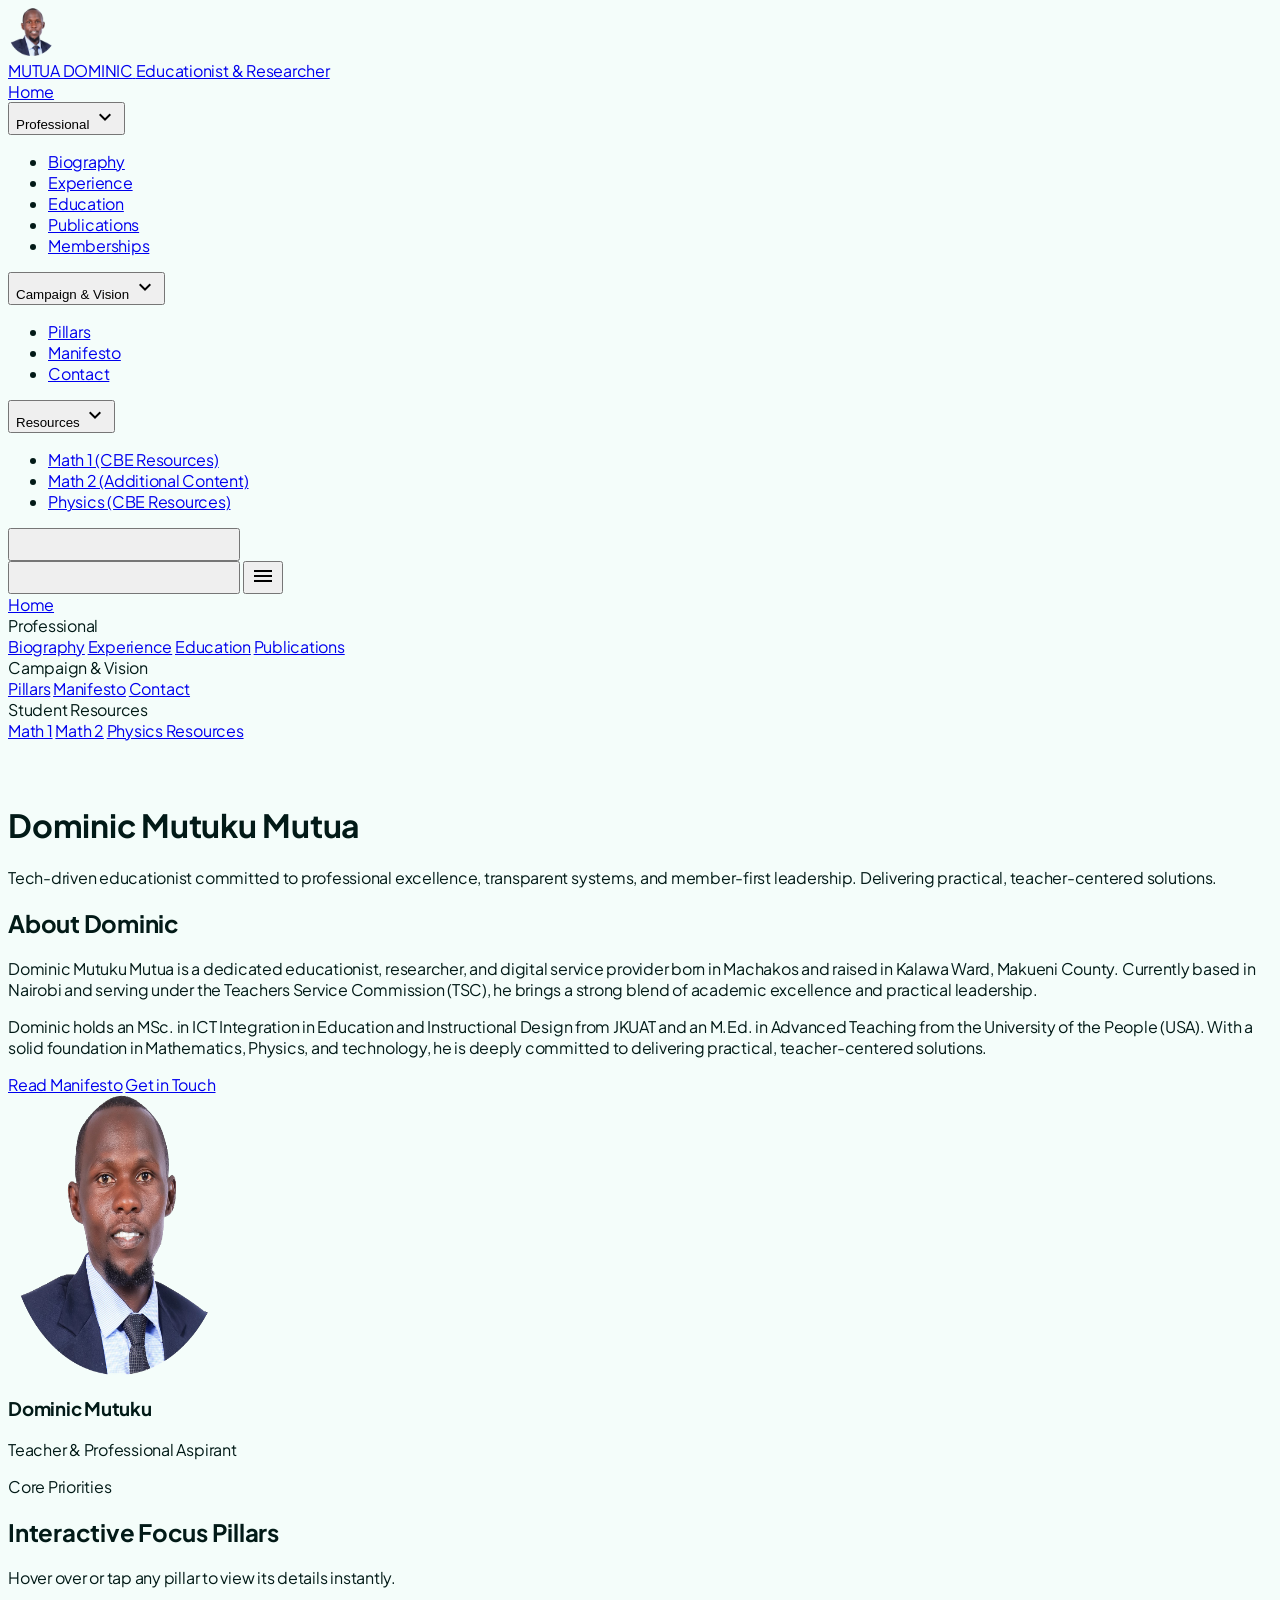
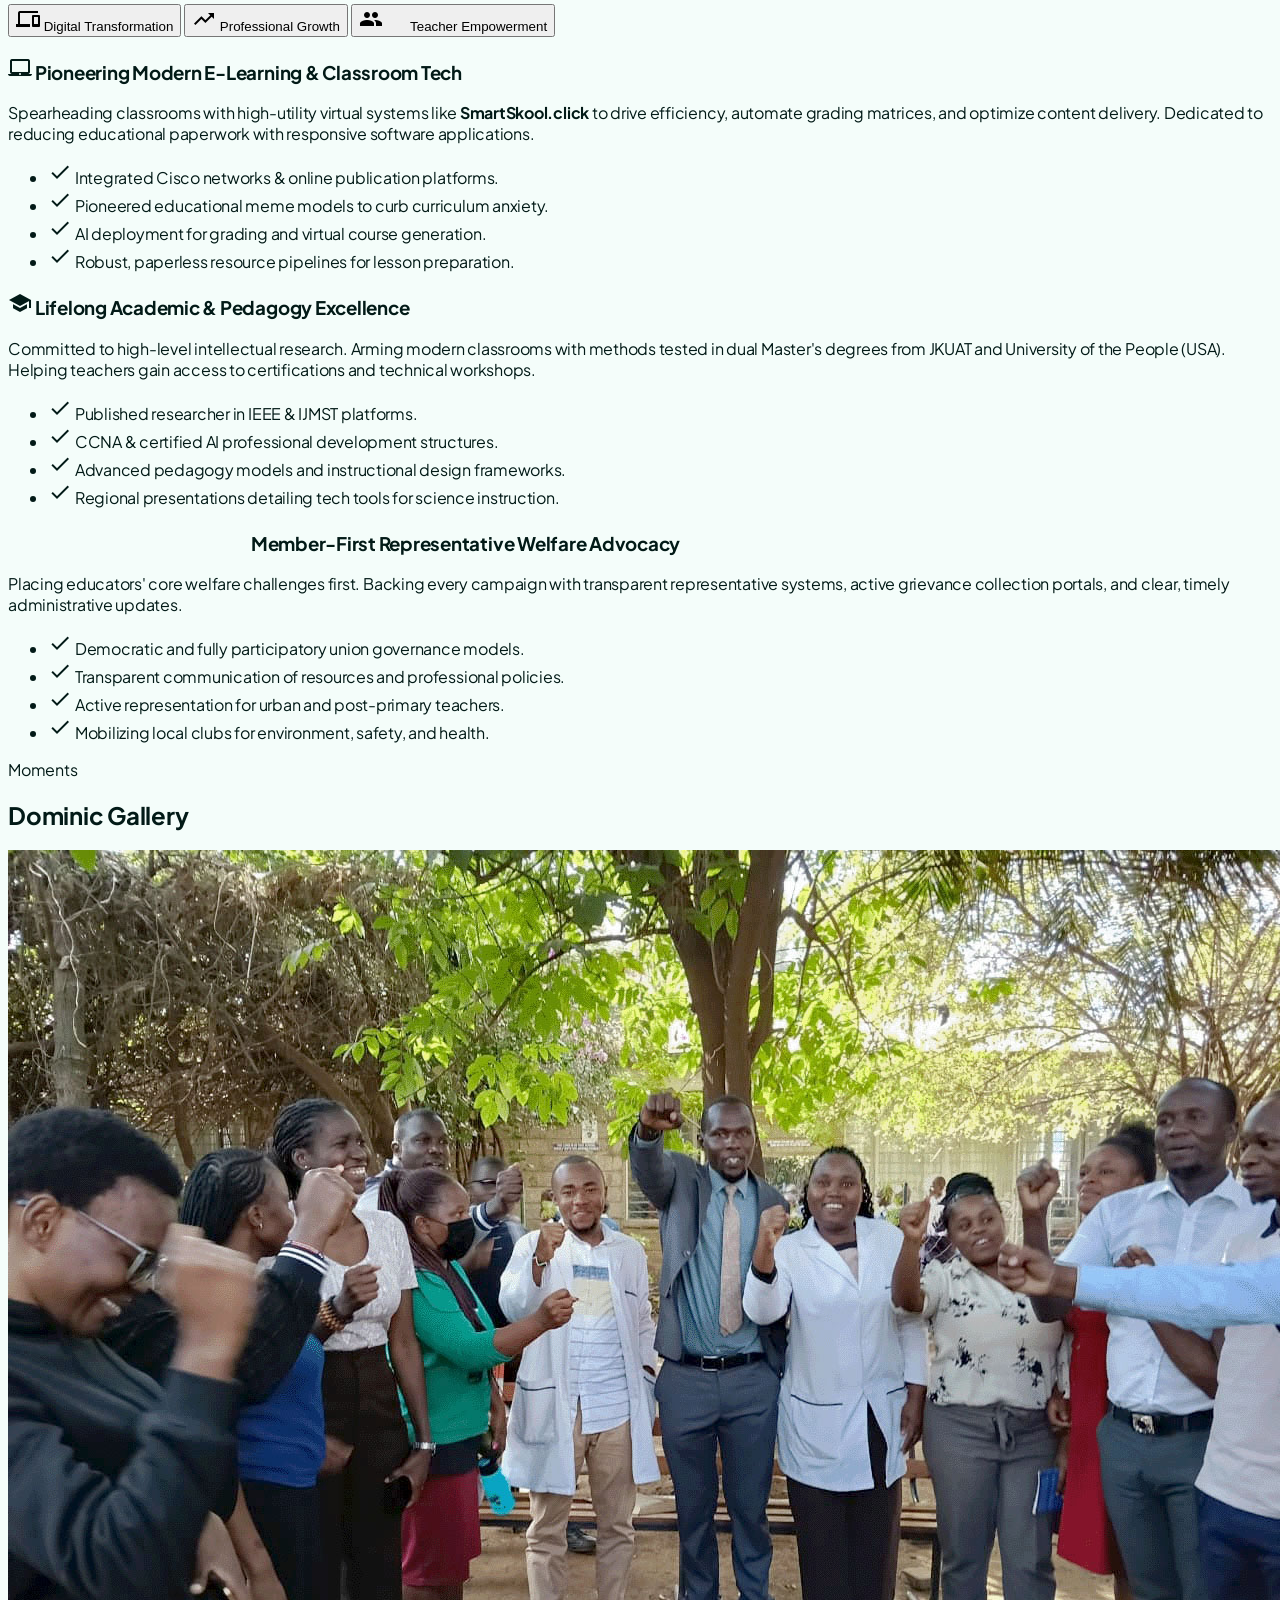
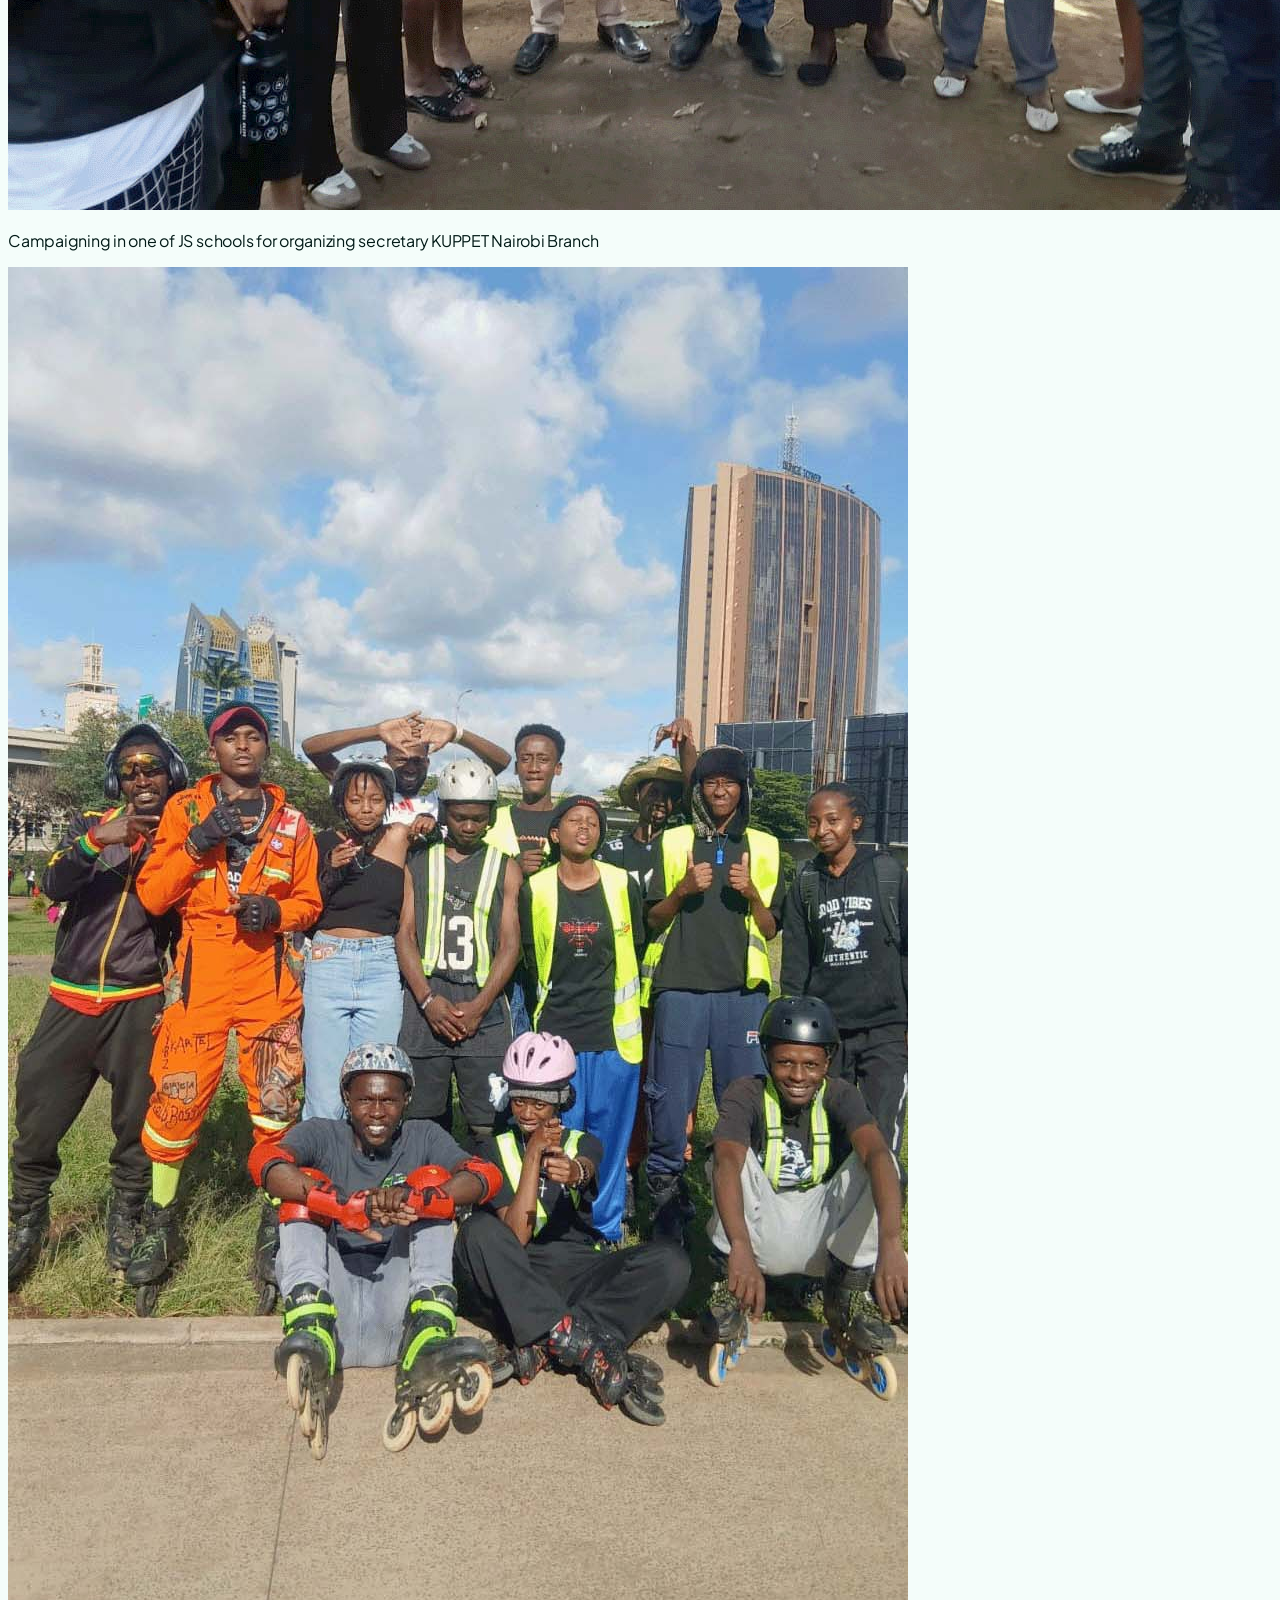
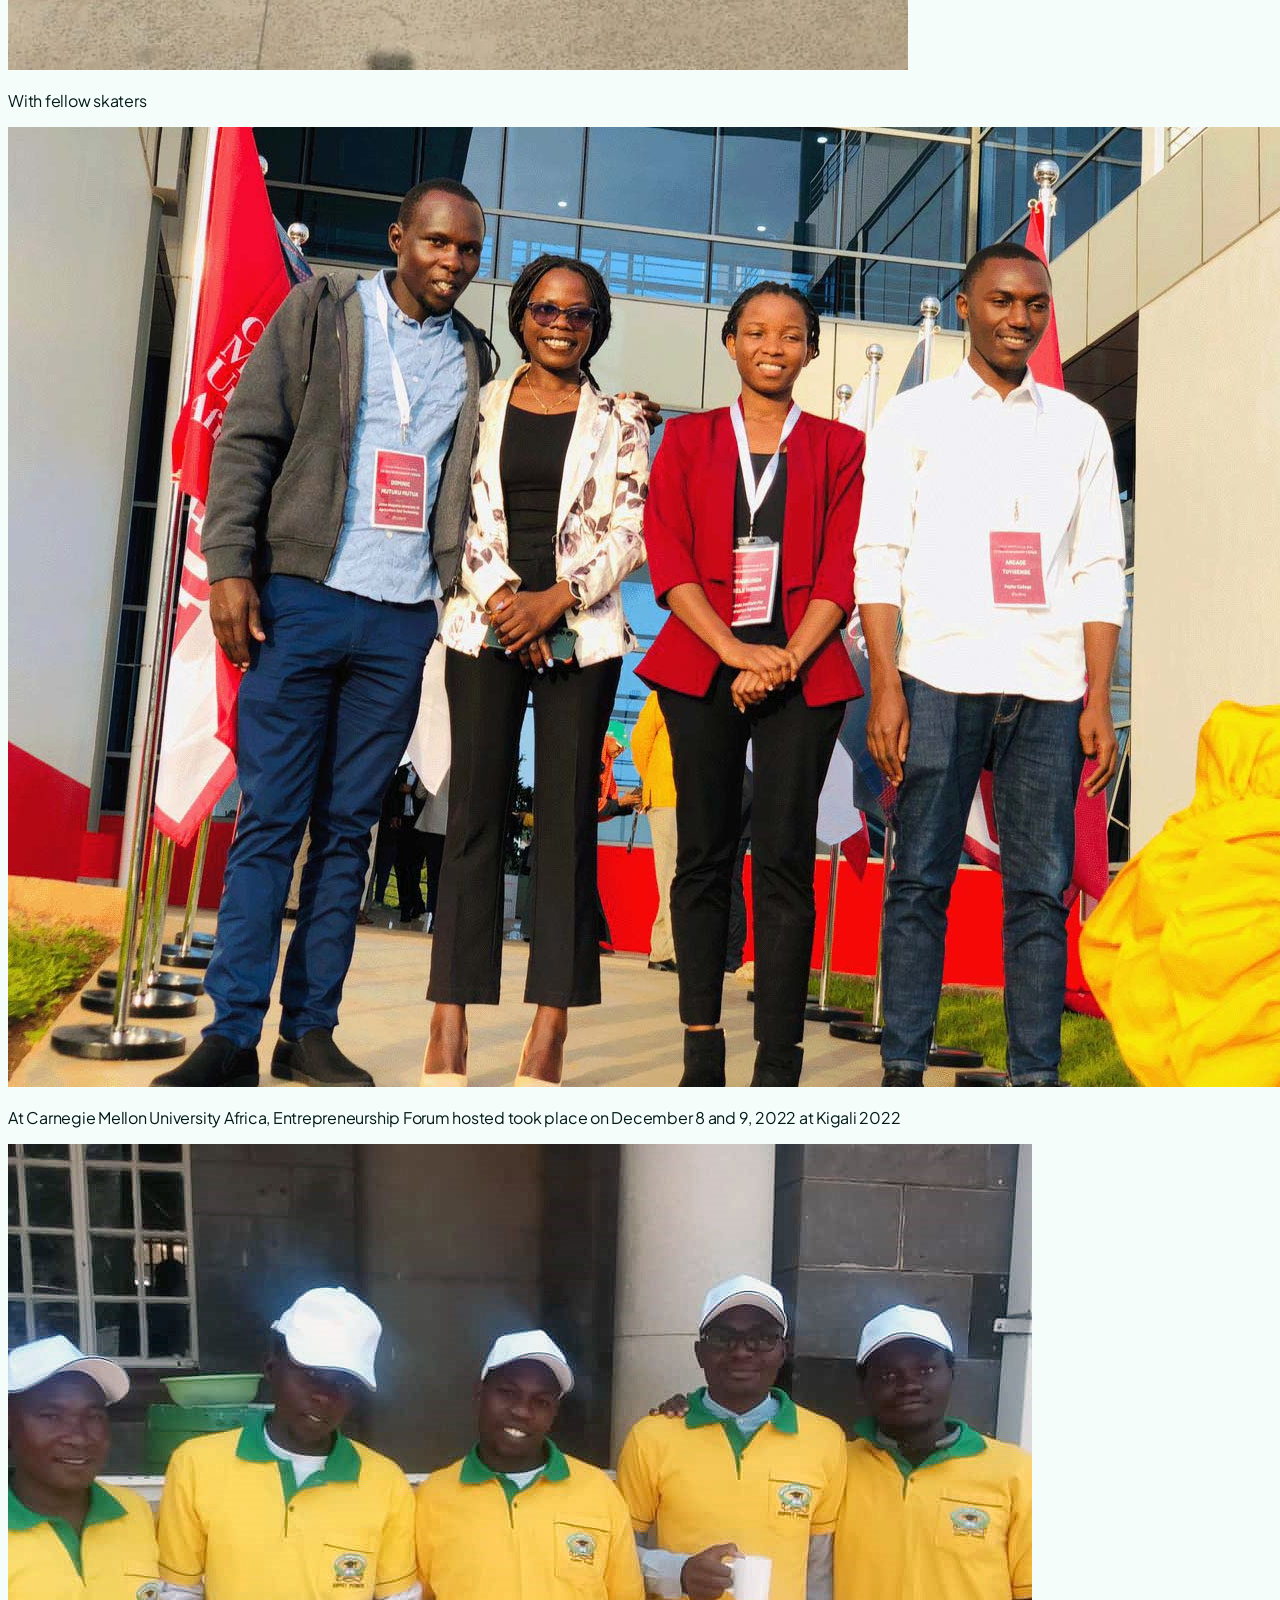
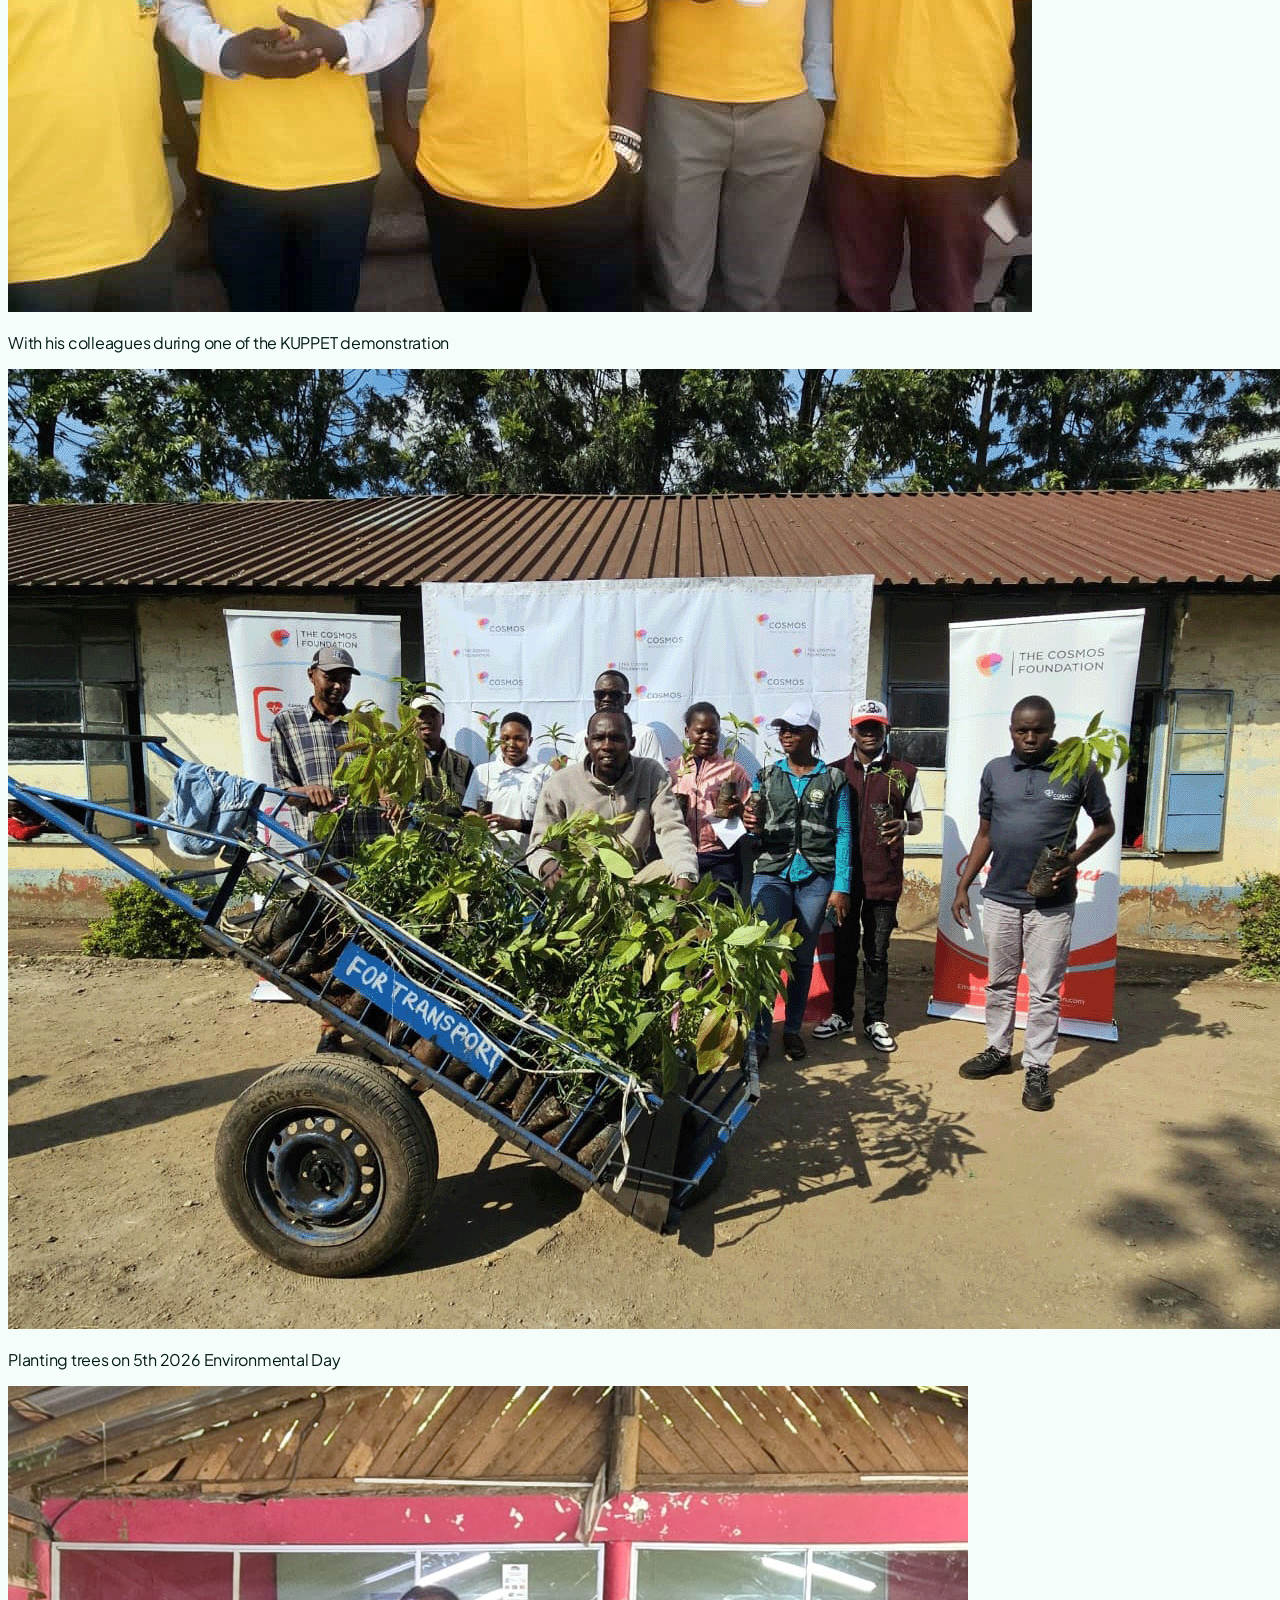
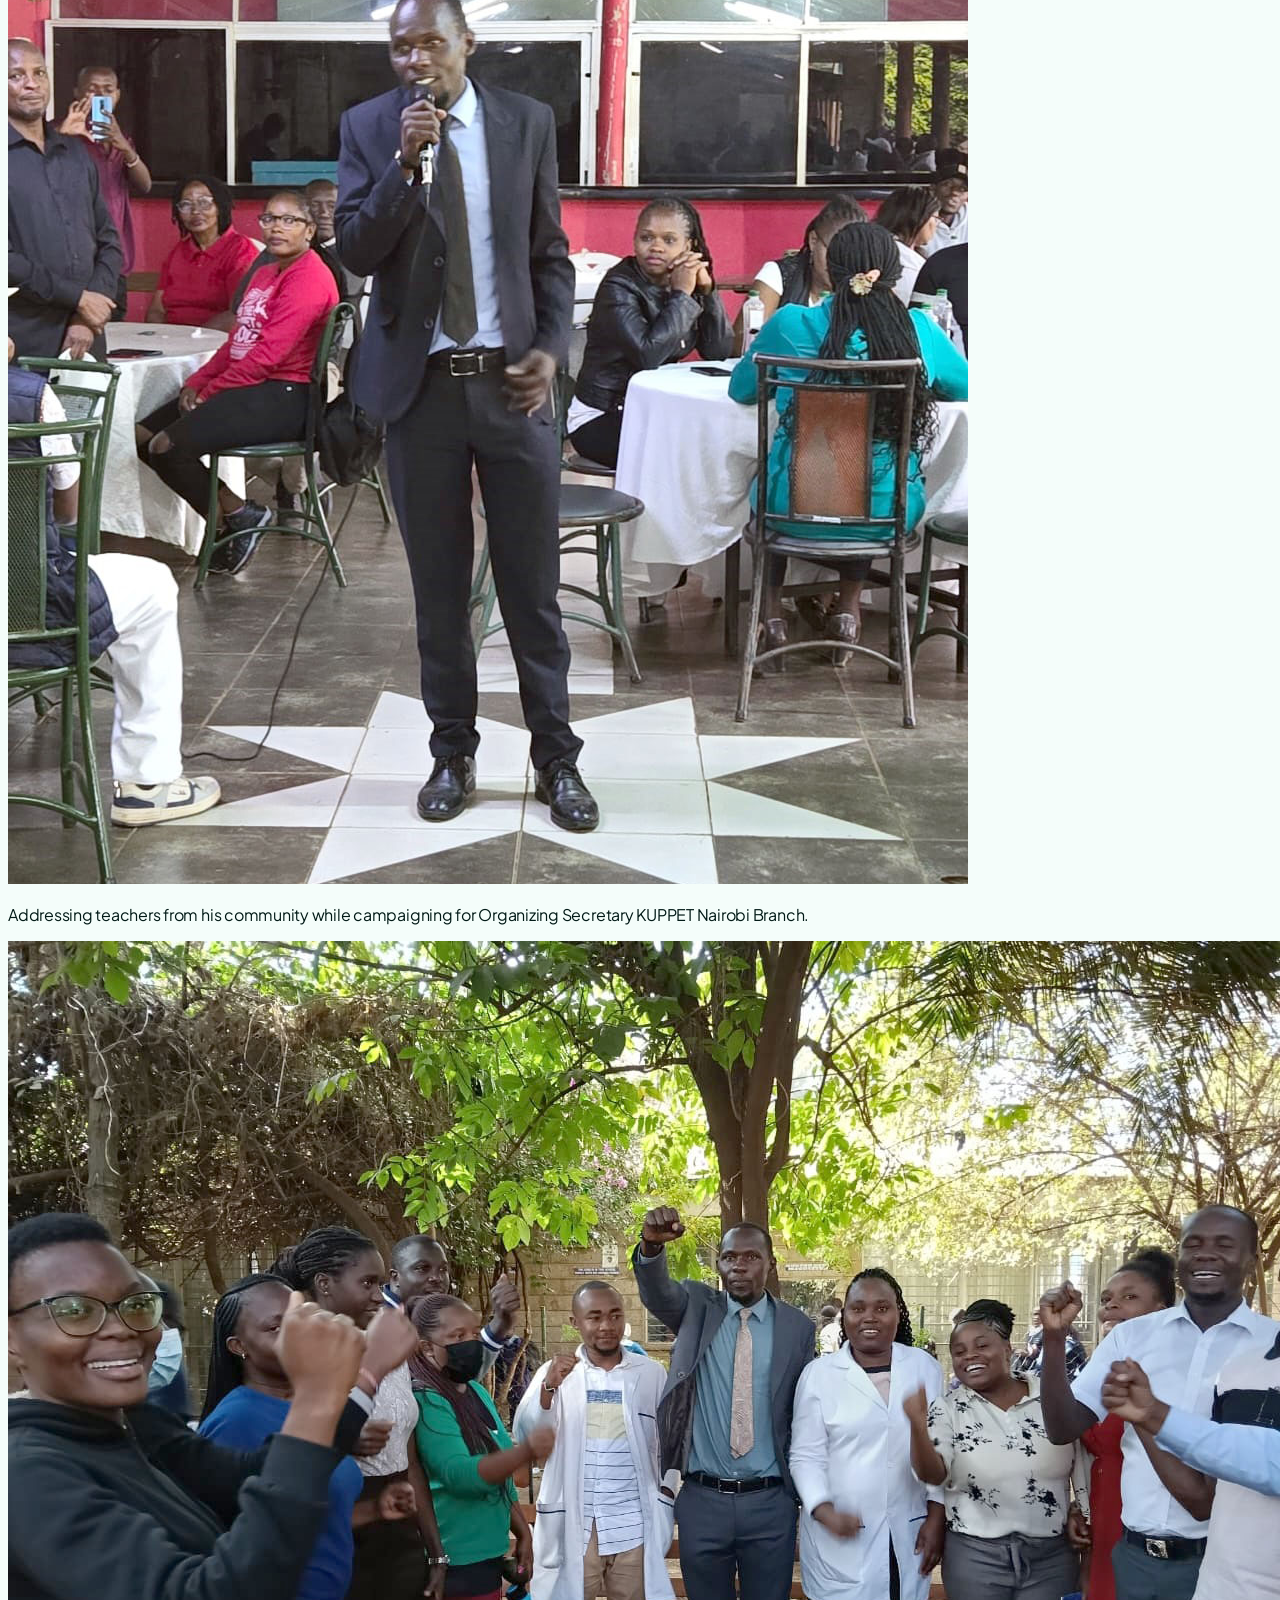
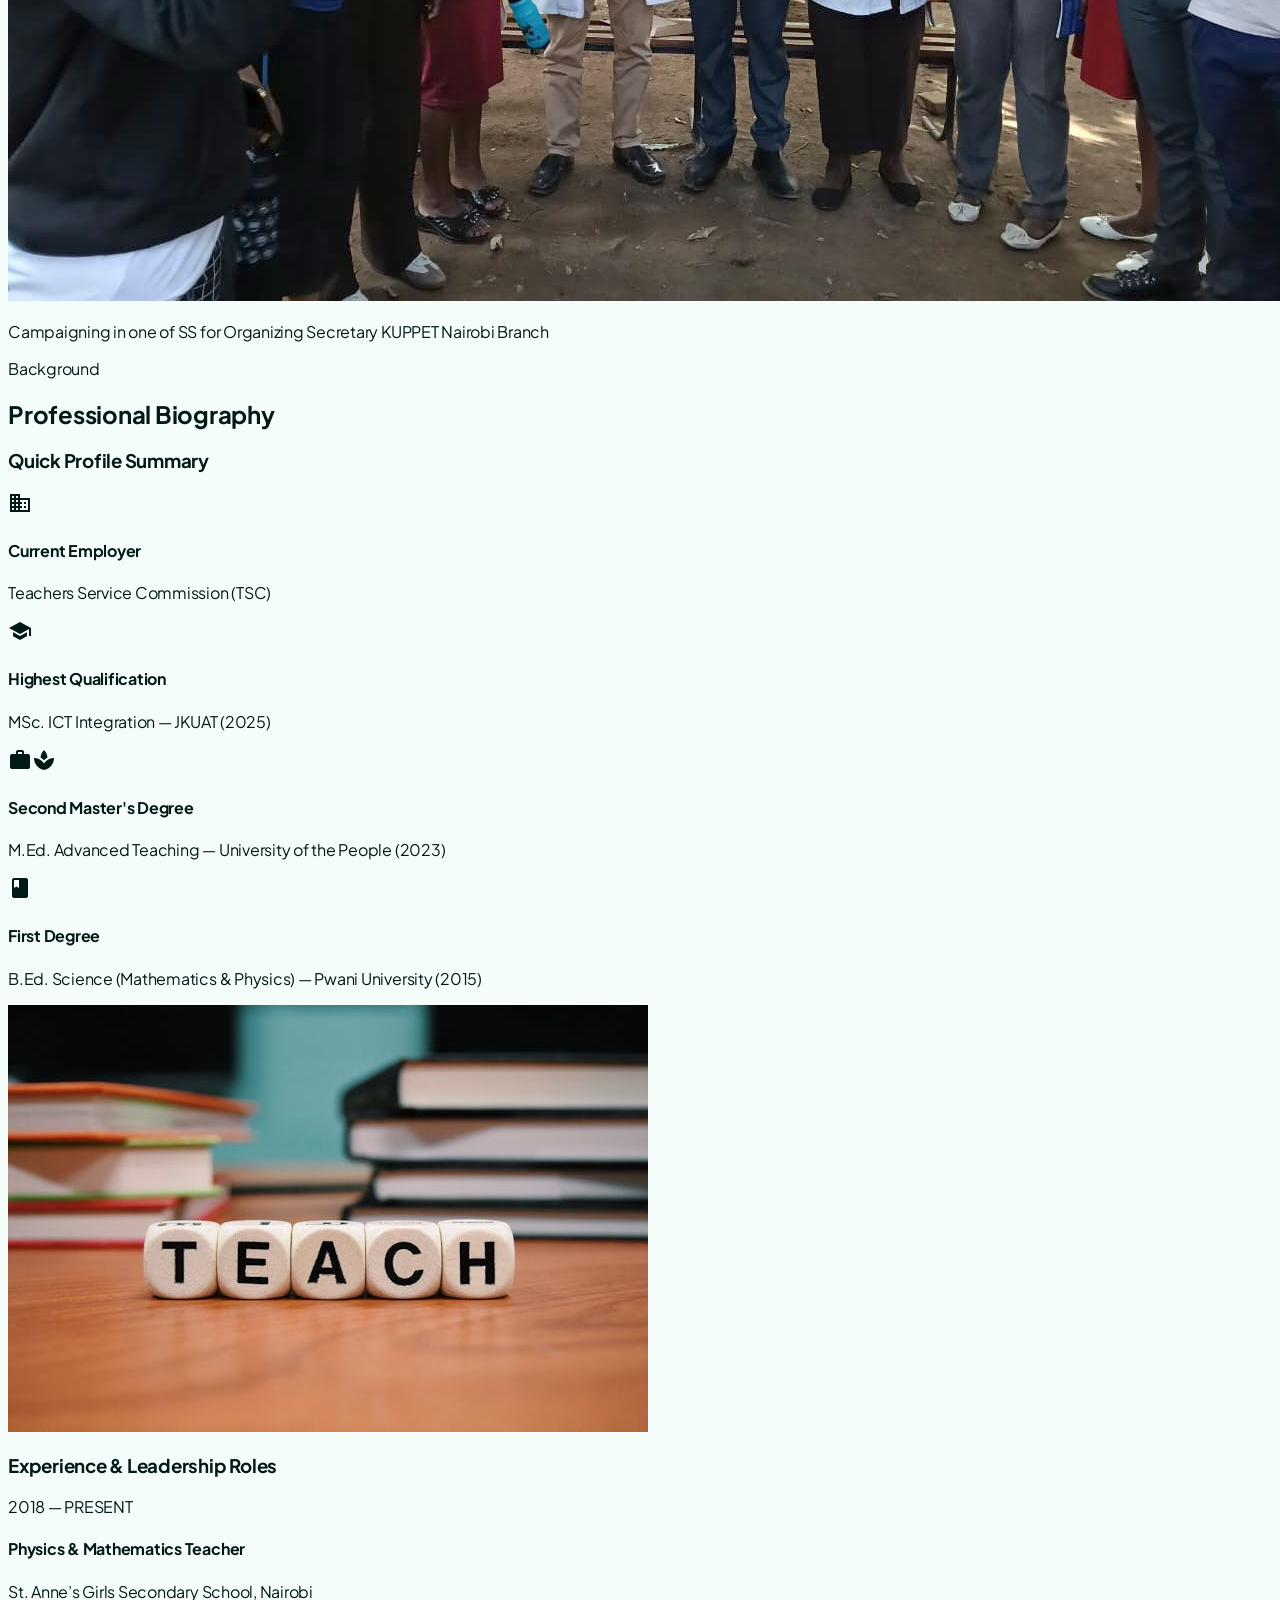
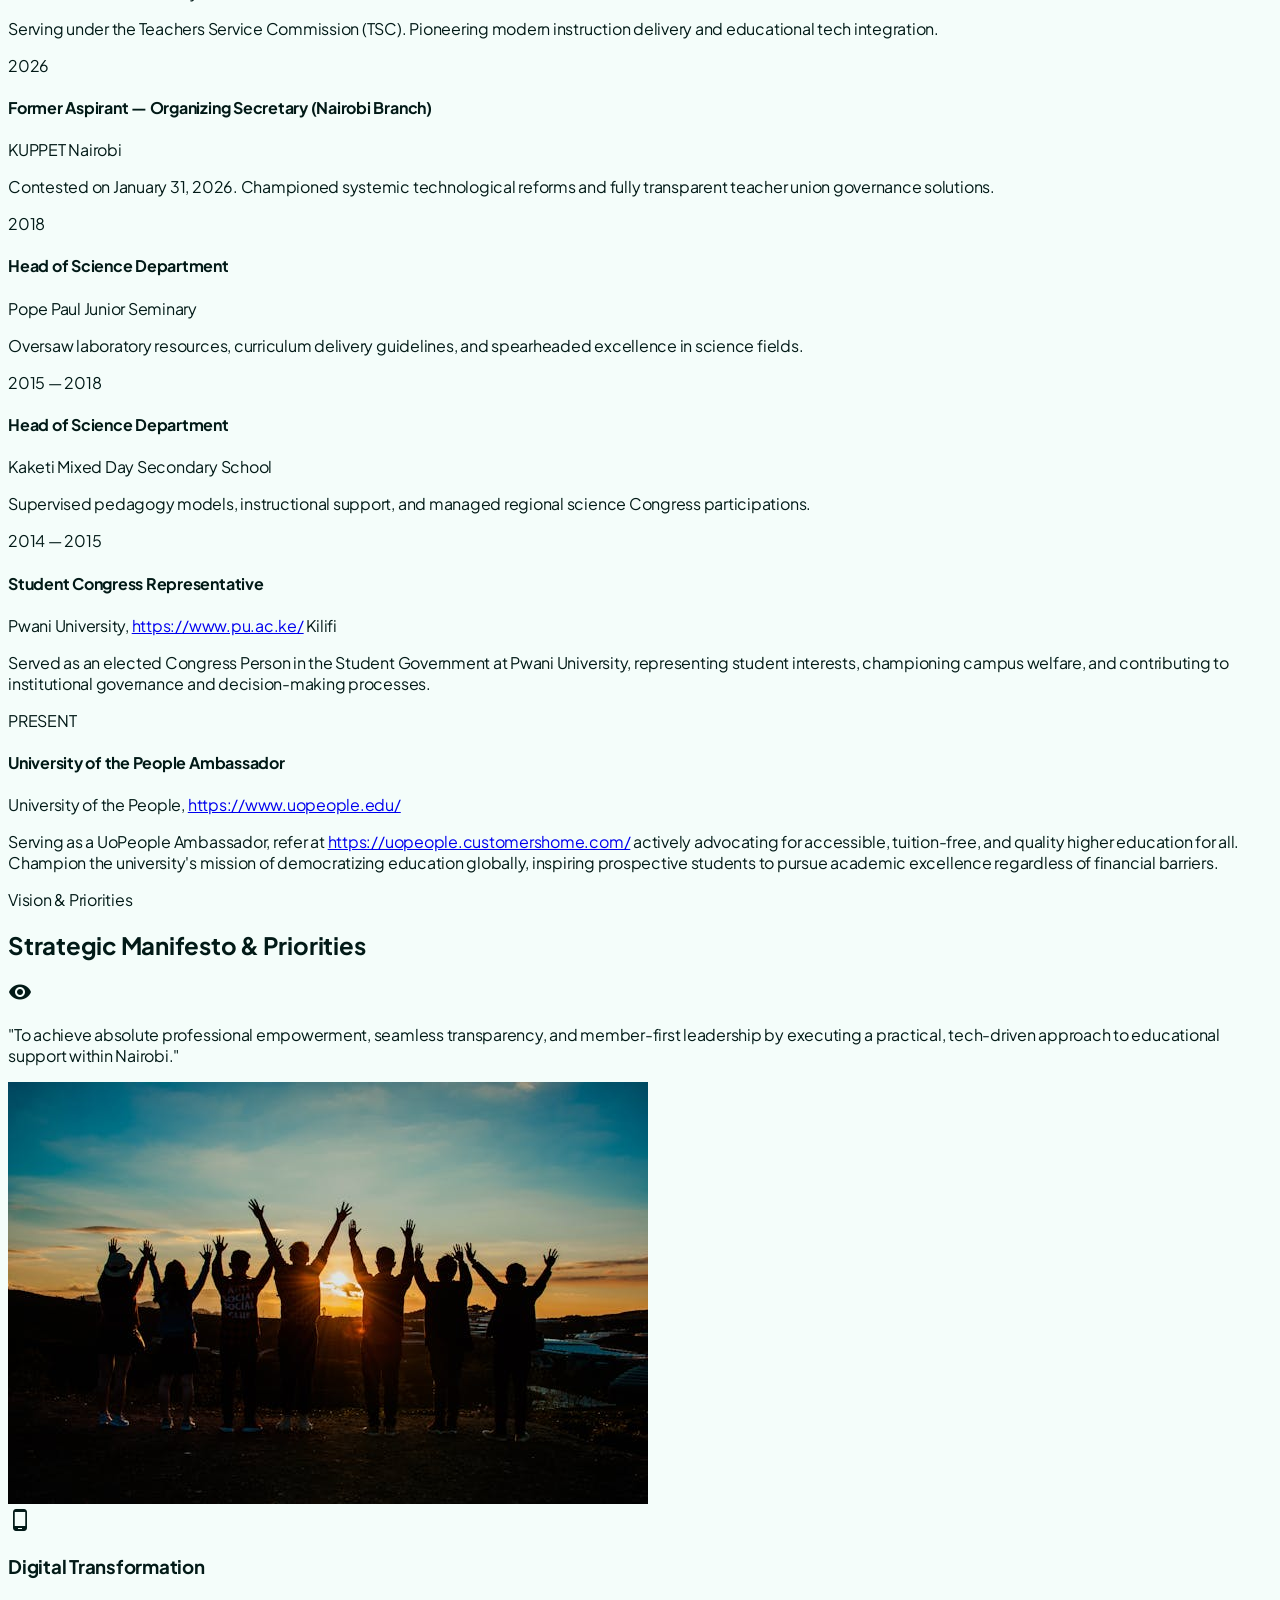
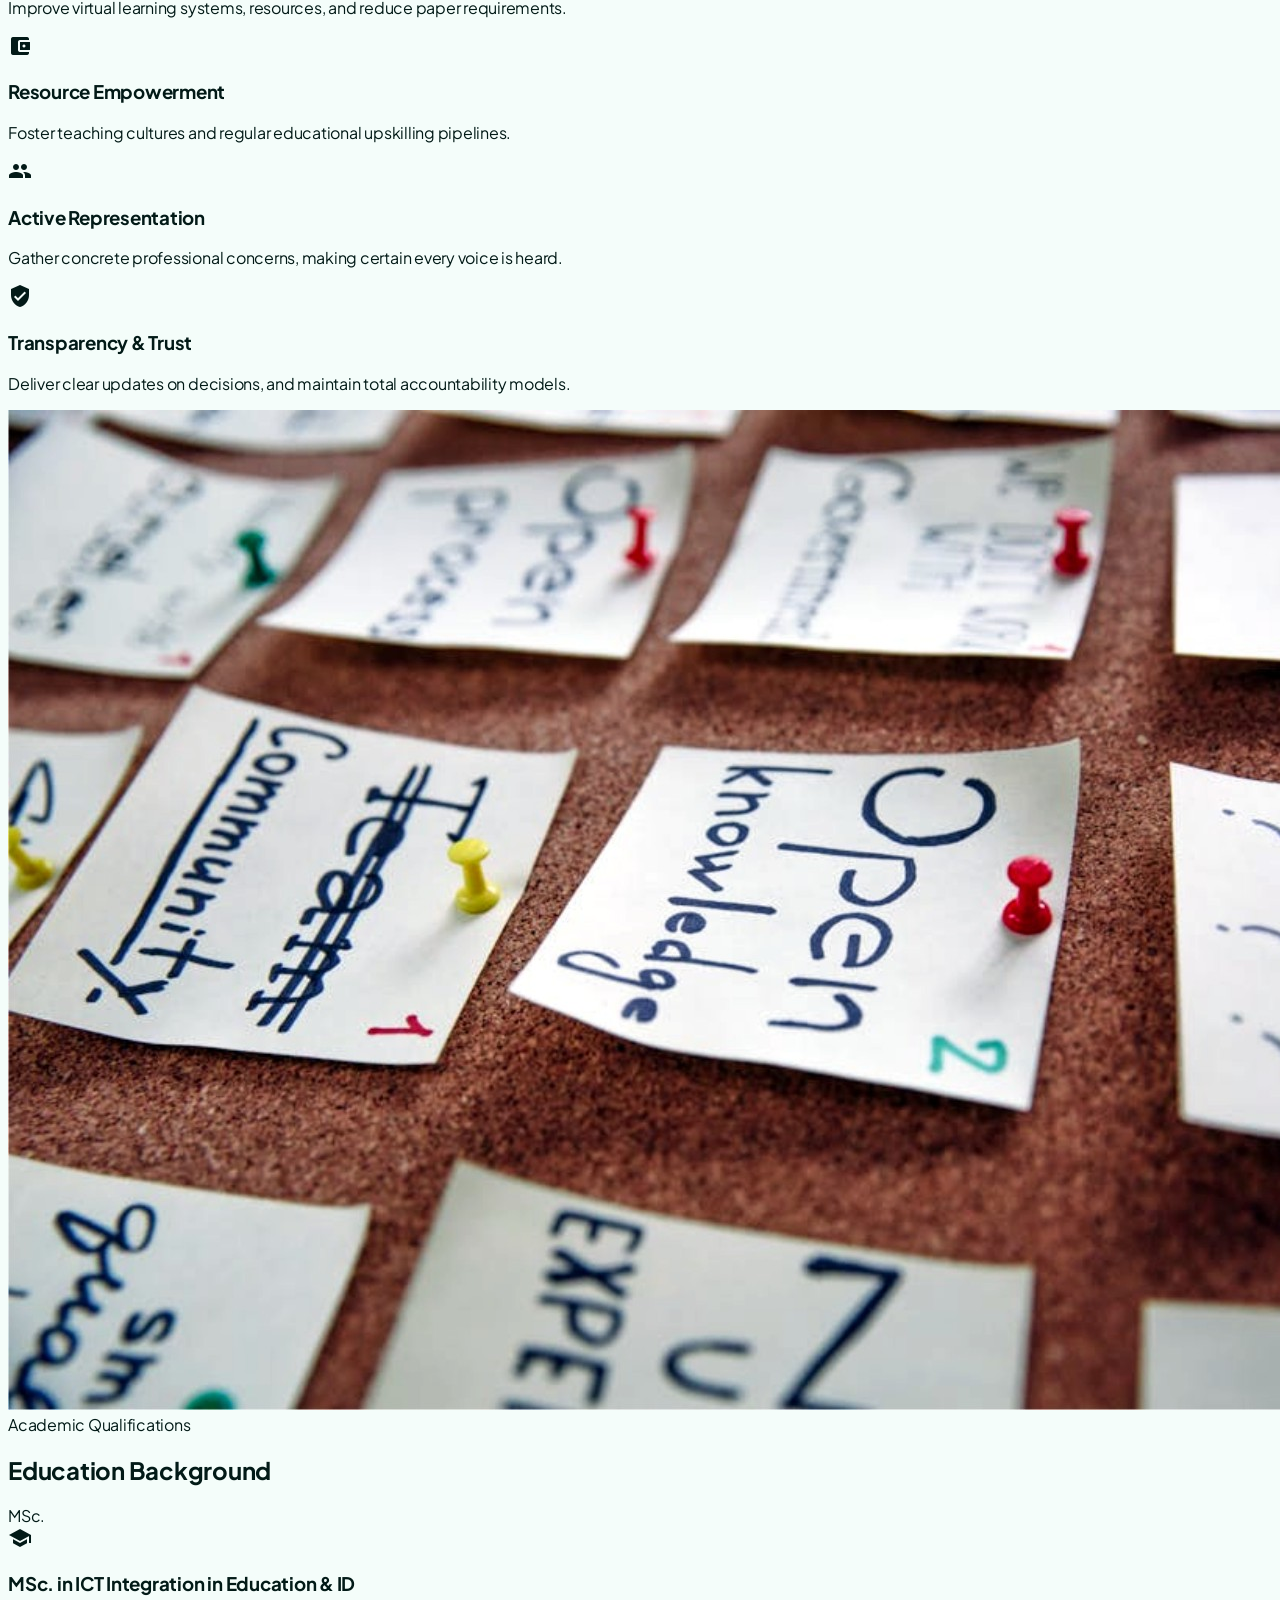
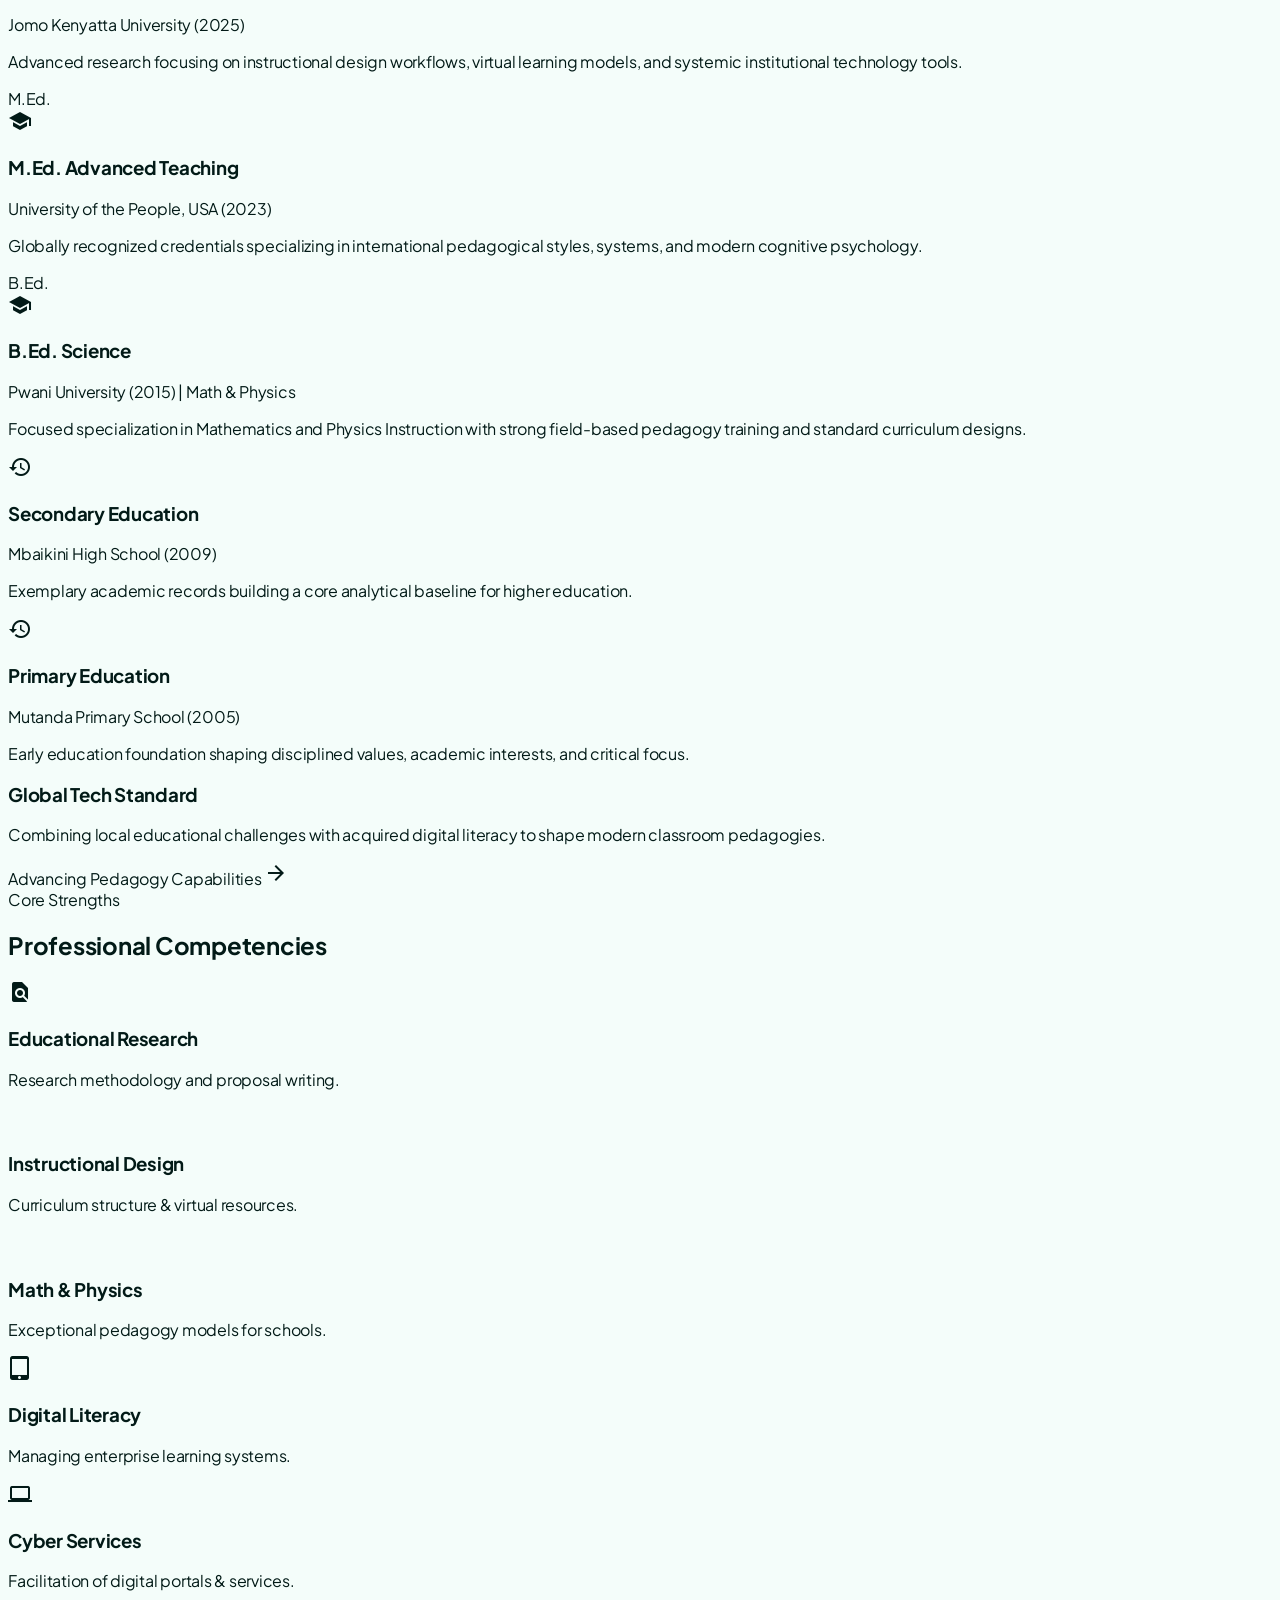
==== commit 8dfd9d76: "b" ====
--- a/index.html
+++ b/index.html
@@ -5,14 +5,29 @@
     <meta name="viewport" content="width=device-width, initial-scale=1.0">
     <title>Mutua Dominic Mutuku - Campaign Profile</title>
 
-    <meta name="description" content="Official campaign profile of Mutua Dominic Mutuku. Explore his vision, manifesto, education, and digital educational innovations.">
-    <meta name="keywords" content="Mutua Dominic Mutuku, KUPPET, Nairobi, education reform, teacher welfare, digital innovation, manifesto, campaign, biography, publications, achievements, memberships, hobbies">
+    <meta name="description" content="Official campaign profile of Mutua Dominic Mutuku. Explore his vision for KUPPET Nairobi, educational innovations, and commitment to teacher welfare.">
+    <meta name="keywords" content="Mutua Dominic Mutuku, KUPPET Nairobi, education reform, teacher welfare, digital innovation in education, Kenyan educationist, Nairobi Organizing Secretary candidate">
     <meta name="author" content="Mutua Dominic Mutuku">
+    
+    <!-- Open Graph / Facebook -->
+    <meta property="og:type" content="website">
+    <meta property="og:url" content="https://dominicmutukumutua.com/">
+    <meta property="og:title" content="Mutua Dominic Mutuku - Educationist & Researcher">
+    <meta property="og:description" content="Official campaign profile. Advancing education through digital innovation and teacher empowerment.">
+    <meta property="og:image" content="https://dominicmutukumutua.com/mutua.png">
+
+    <!-- Twitter -->
+    <meta property="twitter:card" content="summary_large_image">
+    <meta property="twitter:url" content="https://dominicmutukumutua.com/">
+    <meta property="twitter:title" content="Mutua Dominic Mutuku - Educationist & Researcher">
+    <meta property="twitter:description" content="Official campaign profile. Advancing education through digital innovation and teacher empowerment.">
+    <meta property="twitter:image" content="https://dominicmutukumutua.com/mutua.png">
+
     <meta name="geo.placename" content="Nairobi CBD">
     <meta name="geo.position" content="-1.286389;36.817222">
     <meta name="geo.region" content="KE-030">
     <meta name="DC.title" content="Mutua Dominic Mutuku - Campaign Profile">
-    <link rel="canonical" href="https://yourwebsite.com/mutua-dominic-mutuku" />
+    <link rel="canonical" href="https://dominicmutukumutua.com/" />
 
     <!-- Schema Structured Markup -->
     <script type="application/ld+json">
@@ -48,18 +63,55 @@
         "alumniOf": [
           {
             "@type": "EducationalOrganization",
-            "name": "Jomo Kenyatta University of Agriculture and Technology"
+            "name": "Jomo Kenyatta University of Agriculture and Technology",
+            "sameAs": "https://www.jkuat.ac.ke/"
           },
           {
             "@type": "EducationalOrganization",
-            "name": "University of the People"
+            "name": "University of the People",
+            "sameAs": "https://www.uopeople.edu/"
           },
           {
             "@type": "EducationalOrganization",
-            "name": "Pwani University"
+            "name": "Pwani University",
+            "sameAs": "https://www.pu.ac.ke/"
           }
         ],
-        "knowsAbout": ["Education", "ICT Integration in Education", "Instructional Design", "Mathematics", "Physics", "Digital Literacy", "AI in Education"]
+        "memberOf": [
+          {
+            "@type": "Organization",
+            "name": "Teachers Service Commission (TSC)",
+            "url": "https://www.tsc.go.ke/"
+          },
+          {
+            "@type": "Organization",
+            "name": "KUPPET Nairobi",
+            "url": "https://kuppet.or.ke/"
+          },
+          {
+            "@type": "Organization",
+            "name": "IFERP Group"
+          },
+          {
+            "@type": "Organization",
+            "name": "IEEE Education Society"
+          }
+        ],
+        "hasCredential": [
+          {
+            "@type": "EducationalOccupationalCredential",
+            "name": "MSc. in ICT Integration in Education and Instructional Design"
+          },
+          {
+            "@type": "EducationalOccupationalCredential",
+            "name": "M.Ed. in Advanced Teaching"
+          },
+          {
+            "@type": "EducationalOccupationalCredential",
+            "name": "CCNA Certified"
+          }
+        ],
+        "knowsAbout": ["Education", "ICT Integration in Education", "Instructional Design", "Mathematics", "Physics", "Digital Literacy", "AI in Education", "Teacher Welfare", "Educational Leadership"]
       }
     ]
     </script>
@@ -189,6 +241,7 @@
       }
     </script>
 </head>
+
 <body class="selection:bg-ice-500 selection:text-white relative antialiased theme-transition">
 
     <!-- Navigation Header Area -->
@@ -208,43 +261,43 @@
 
                 <!-- Desktop navigation menu and controls -->
                 <div class="hidden lg:flex items-center space-x-1">
-                    <a href="index.html" class="px-2.5 py-1 rounded-lg text-[10px] font-bold text-[var(--accent-hover)] hover:bg-[var(--bg-secondary)] transition-all uppercase tracking-wide">Home</a>
+                    <a href="index.html" class="px-2.5 py-1 rounded-lg text-[10px] md:text-sm font-bold text-[var(--accent-hover)] hover:bg-[var(--bg-secondary)] transition-all uppercase tracking-wide">Home</a>
 
                     <!-- Professional Dropdown -->
                     <div class="relative group">
-                        <button class="px-2.5 py-1 rounded-lg text-[10px] font-bold text-[var(--text-main)] hover:text-[var(--accent-core)] hover:bg-[var(--bg-secondary)] inline-flex items-center gap-0.5 transition-all uppercase tracking-wide">
-                            Professional <span class="material-icons text-[10px]">expand_more</span>
+                        <button class="px-2.5 py-1 rounded-lg text-[10px] md:text-sm font-bold text-[var(--text-main)] hover:text-[var(--accent-core)] hover:bg-[var(--bg-secondary)] inline-flex items-center gap-0.5 transition-all uppercase tracking-wide">
+                            Professional <span class="material-icons text-[10px] md:text-sm">expand_more</span>
                         </button>
                         <ul class="absolute top-full left-0 mt-0.5 w-40 bg-[var(--bg-surface)] rounded-lg shadow-lg p-1 hidden group-hover:block transition-all duration-200 border border-[var(--border-soft)]">
-                            <li><a href="#biography" class="block px-2.5 py-1.5 text-[10px] font-semibold text-[var(--text-main)] hover:text-[var(--accent-core)] hover:bg-[var(--bg-primary)] rounded transition-all">Biography</a></li>
-                            <li><a href="#experience" class="block px-2.5 py-1.5 text-[10px] font-semibold text-[var(--text-main)] hover:text-[var(--accent-core)] hover:bg-[var(--bg-primary)] rounded transition-all">Experience</a></li>
-                            <li><a href="#education" class="block px-2.5 py-1.5 text-[10px] font-semibold text-[var(--text-main)] hover:text-[var(--accent-core)] hover:bg-[var(--bg-primary)] rounded transition-all">Education</a></li>
-                            <li><a href="#publications" class="block px-2.5 py-1.5 text-[10px] font-semibold text-[var(--text-main)] hover:text-[var(--accent-core)] hover:bg-[var(--bg-primary)] rounded transition-all">Publications</a></li>
-                            <li><a href="#memberships" class="block px-2.5 py-1.5 text-[10px] font-semibold text-[var(--text-main)] hover:text-[var(--accent-core)] hover:bg-[var(--bg-primary)] rounded transition-all">Memberships</a></li>
+                            <li><a href="#biography" class="block px-2.5 py-1.5 text-[10px] md:text-sm font-semibold text-[var(--text-main)] hover:text-[var(--accent-core)] hover:bg-[var(--bg-primary)] rounded transition-all">Biography</a></li>
+                            <li><a href="#experience" class="block px-2.5 py-1.5 text-[10px] md:text-sm font-semibold text-[var(--text-main)] hover:text-[var(--accent-core)] hover:bg-[var(--bg-primary)] rounded transition-all">Experience</a></li>
+                            <li><a href="#education" class="block px-2.5 py-1.5 text-[10px] md:text-sm font-semibold text-[var(--text-main)] hover:text-[var(--accent-core)] hover:bg-[var(--bg-primary)] rounded transition-all">Education</a></li>
+                            <li><a href="#publications" class="block px-2.5 py-1.5 text-[10px] md:text-sm font-semibold text-[var(--text-main)] hover:text-[var(--accent-core)] hover:bg-[var(--bg-primary)] rounded transition-all">Publications</a></li>
+                            <li><a href="#memberships" class="block px-2.5 py-1.5 text-[10px] md:text-sm font-semibold text-[var(--text-main)] hover:text-[var(--accent-core)] hover:bg-[var(--bg-primary)] rounded transition-all">Memberships</a></li>
                         </ul>
                     </div>
 
                     <!-- Campaign Dropdown -->
                     <div class="relative group">
-                        <button class="px-2.5 py-1 rounded-lg text-[10px] font-bold text-[var(--text-main)] hover:text-[var(--accent-core)] hover:bg-[var(--bg-secondary)] inline-flex items-center gap-0.5 transition-all uppercase tracking-wide">
-                            Campaign &amp; Vision <span class="material-icons text-[10px]">expand_more</span>
+                        <button class="px-2.5 py-1 rounded-lg text-[10px] md:text-sm font-bold text-[var(--text-main)] hover:text-[var(--accent-core)] hover:bg-[var(--bg-secondary)] inline-flex items-center gap-0.5 transition-all uppercase tracking-wide">
+                            Campaign &amp; Vision <span class="material-icons text-[10px] md:text-sm">expand_more</span>
                         </button>
                         <ul class="absolute top-full left-0 mt-0.5 w-40 bg-[var(--bg-surface)] rounded-lg shadow-lg p-1 hidden group-hover:block transition-all duration-200 border border-[var(--border-soft)]">
-                            <li><a href="#pillars-section" class="block px-2.5 py-1.5 text-[10px] font-semibold text-[var(--text-main)] hover:text-[var(--accent-core)] hover:bg-[var(--bg-primary)] rounded transition-all">Pillars</a></li>
-                            <li><a href="#manifesto" class="block px-2.5 py-1.5 text-[10px] font-semibold text-[var(--text-main)] hover:text-[var(--accent-core)] hover:bg-[var(--bg-primary)] rounded transition-all">Manifesto</a></li>
-                            <li><a href="#contact" class="block px-2.5 py-1.5 text-[10px] font-semibold text-[var(--text-main)] hover:text-[var(--accent-core)] hover:bg-[var(--bg-primary)] rounded transition-all">Contact</a></li>
+                            <li><a href="#pillars-section" class="block px-2.5 py-1.5 text-[10px] md:text-sm font-semibold text-[var(--text-main)] hover:text-[var(--accent-core)] hover:bg-[var(--bg-primary)] rounded transition-all">Pillars</a></li>
+                            <li><a href="#manifesto" class="block px-2.5 py-1.5 text-[10px] md:text-sm font-semibold text-[var(--text-main)] hover:text-[var(--accent-core)] hover:bg-[var(--bg-primary)] rounded transition-all">Manifesto</a></li>
+                            <li><a href="#contact" class="block px-2.5 py-1.5 text-[10px] md:text-sm font-semibold text-[var(--text-main)] hover:text-[var(--accent-core)] hover:bg-[var(--bg-primary)] rounded transition-all">Contact</a></li>
                         </ul>
                     </div>
 
                     <!-- Resources Dropdown (Math 1 & 2, Physics) -->
                     <div class="relative group">
-                        <button class="px-2.5 py-1 rounded-lg text-[10px] font-bold text-[var(--text-main)] hover:text-[var(--accent-core)] hover:bg-[var(--bg-secondary)] inline-flex items-center gap-0.5 transition-all uppercase tracking-wide">
-                            Resources <span class="material-icons text-[10px]">expand_more</span>
+                        <button class="px-2.5 py-1 rounded-lg text-[10px] md:text-sm font-bold text-[var(--text-main)] hover:text-[var(--accent-core)] hover:bg-[var(--bg-secondary)] inline-flex items-center gap-0.5 transition-all uppercase tracking-wide">
+                            Resources <span class="material-icons text-[10px] md:text-sm">expand_more</span>
                         </button>
                         <ul class="absolute top-full right-0 mt-0.5 w-48 bg-[var(--bg-surface)] rounded-lg shadow-lg p-1 hidden group-hover:block transition-all duration-200 border border-[var(--border-soft)]">
-                            <li><a href="math-resources.html" class="block px-2.5 py-1.5 text-[10px] font-semibold text-[var(--text-main)] hover:text-[var(--accent-core)] hover:bg-[var(--bg-primary)] rounded transition-all">Math 1 (CBE Resources)</a></li>
-                            <li><a href="math-resources-2.html" class="block px-2.5 py-1.5 text-[10px] font-semibold text-[var(--text-main)] hover:text-[var(--accent-core)] hover:bg-[var(--bg-primary)] rounded transition-all">Math 2 (Additional Content)</a></li>
-                            <li><a href="physics-resources.html" class="block px-2.5 py-1.5 text-[10px] font-semibold text-[var(--text-main)] hover:text-[var(--accent-core)] hover:bg-[var(--bg-primary)] rounded transition-all">Physics (CBE Resources)</a></li>
+                            <li><a href="math-resources.html" class="block px-2.5 py-1.5 text-[10px] md:text-sm font-semibold text-[var(--text-main)] hover:text-[var(--accent-core)] hover:bg-[var(--bg-primary)] rounded transition-all">Math 1 (CBE Resources)</a></li>
+                            <li><a href="math-resources-2.html" class="block px-2.5 py-1.5 text-[10px] md:text-sm font-semibold text-[var(--text-main)] hover:text-[var(--accent-core)] hover:bg-[var(--bg-primary)] rounded transition-all">Math 2 (Additional Content)</a></li>
+                            <li><a href="physics-resources.html" class="block px-2.5 py-1.5 text-[10px] md:text-sm font-semibold text-[var(--text-main)] hover:text-[var(--accent-core)] hover:bg-[var(--bg-primary)] rounded transition-all">Physics (CBE Resources)</a></li>
                         </ul>
                     </div>
 
@@ -269,39 +322,40 @@
         <!-- Mobile navigation menu panel -->
         <div id="nav-menu" class="hidden lg:hidden bg-[var(--bg-surface)] border-b border-[var(--border-soft)] transition-all duration-300">
             <div class="px-4 pt-1.5 pb-4 space-y-2">
-                <a href="index.html" class="block px-2.5 py-1.5 rounded-lg text-[10px] font-bold text-[var(--accent-hover)] bg-[var(--bg-primary)]">Home</a>
+                <a href="index.html" class="block px-2.5 py-1.5 rounded-lg text-xs font-bold text-[var(--accent-hover)] bg-[var(--bg-primary)]">Home</a>
                 
                 <div>
-                    <div class="px-2.5 py-0.5 text-[8px] font-bold uppercase tracking-wider text-[var(--text-muted)]">Professional</div>
+                    <div class="px-2.5 py-0.5 text-[9px] font-bold uppercase tracking-wider text-[var(--text-muted)]">Professional</div>
                     <div class="pl-2 mt-0.5 space-y-0.5">
-                        <a href="#biography" onclick="closeMenu()" class="block px-2.5 py-1 text-[10px] font-medium text-[var(--text-main)] hover:bg-[var(--bg-primary)] rounded">Biography</a>
-                        <a href="#experience" onclick="closeMenu()" class="block px-2.5 py-1 text-[10px] font-medium text-[var(--text-main)] hover:bg-[var(--bg-primary)] rounded">Experience</a>
-                        <a href="#education" onclick="closeMenu()" class="block px-2.5 py-1 text-[10px] font-medium text-[var(--text-main)] hover:bg-[var(--bg-primary)] rounded">Education</a>
-                        <a href="#publications" onclick="closeMenu()" class="block px-2.5 py-1 text-[10px] font-medium text-[var(--text-main)] hover:bg-[var(--bg-primary)] rounded">Publications</a>
+                        <a href="#biography" onclick="closeMenu()" class="block px-2.5 py-1 text-xs font-medium text-[var(--text-main)] hover:bg-[var(--bg-primary)] rounded">Biography</a>
+                        <a href="#experience" onclick="closeMenu()" class="block px-2.5 py-1 text-xs font-medium text-[var(--text-main)] hover:bg-[var(--bg-primary)] rounded">Experience</a>
+                        <a href="#education" onclick="closeMenu()" class="block px-2.5 py-1 text-xs font-medium text-[var(--text-main)] hover:bg-[var(--bg-primary)] rounded">Education</a>
+                        <a href="#publications" onclick="closeMenu()" class="block px-2.5 py-1 text-xs font-medium text-[var(--text-main)] hover:bg-[var(--bg-primary)] rounded">Publications</a>
                     </div>
                 </div>
 
                 <div>
-                    <div class="px-2.5 py-0.5 text-[8px] font-bold uppercase tracking-wider text-[var(--text-muted)]">Campaign &amp; Vision</div>
+                    <div class="px-2.5 py-0.5 text-[9px] font-bold uppercase tracking-wider text-[var(--text-muted)]">Campaign &amp; Vision</div>
                     <div class="pl-2 mt-0.5 space-y-0.5">
-                        <a href="#pillars-section" onclick="closeMenu()" class="block px-2.5 py-1 text-[10px] font-medium text-[var(--text-main)] hover:bg-[var(--bg-primary)] rounded">Pillars</a>
-                        <a href="#manifesto" onclick="closeMenu()" class="block px-2.5 py-1 text-[10px] font-medium text-[var(--text-main)] hover:bg-[var(--bg-primary)] rounded">Manifesto</a>
-                        <a href="#contact" onclick="closeMenu()" class="block px-2.5 py-1 text-[10px] font-medium text-[var(--text-main)] hover:bg-[var(--bg-primary)] rounded">Contact</a>
+                        <a href="#pillars-section" onclick="closeMenu()" class="block px-2.5 py-1 text-xs font-medium text-[var(--text-main)] hover:bg-[var(--bg-primary)] rounded">Pillars</a>
+                        <a href="#manifesto" onclick="closeMenu()" class="block px-2.5 py-1 text-xs font-medium text-[var(--text-main)] hover:bg-[var(--bg-primary)] rounded">Manifesto</a>
+                        <a href="#contact" onclick="closeMenu()" class="block px-2.5 py-1 text-xs font-medium text-[var(--text-main)] hover:bg-[var(--bg-primary)] rounded">Contact</a>
                     </div>
                 </div>
 
                 <div>
-                    <div class="px-2.5 py-0.5 text-[8px] font-bold uppercase tracking-wider text-[var(--text-muted)]">Student Resources</div>
+                    <div class="px-2.5 py-0.5 text-[9px] font-bold uppercase tracking-wider text-[var(--text-muted)]">Student Resources</div>
                     <div class="pl-2 mt-0.5 space-y-0.5">
-                        <a href="math-resources.html" class="block px-2.5 py-1 text-[10px] font-medium text-[var(--text-main)] hover:bg-[var(--bg-primary)] rounded">Math 1</a>
-                        <a href="math-resources-2.html" class="block px-2.5 py-1 text-[10px] font-medium text-[var(--text-main)] hover:bg-[var(--bg-primary)] rounded">Math 2</a>
-                        <a href="physics-resources.html" class="block px-2.5 py-1 text-[10px] font-medium text-[var(--text-main)] hover:bg-[var(--bg-primary)] rounded">Physics Resources</a>
+                        <a href="math-resources.html" class="block px-2.5 py-1 text-xs font-medium text-[var(--text-main)] hover:bg-[var(--bg-primary)] rounded">Math 1</a>
+                        <a href="math-resources-2.html" class="block px-2.5 py-1 text-xs font-medium text-[var(--text-main)] hover:bg-[var(--bg-primary)] rounded">Math 2</a>
+                        <a href="physics-resources.html" class="block px-2.5 py-1 text-xs font-medium text-[var(--text-main)] hover:bg-[var(--bg-primary)] rounded">Physics Resources</a>
                     </div>
                 </div>
             </div>
         </div>
     </nav>
 
+    <main>
     <!-- Compact Clean Hero Section (LHS: Light/Ice Green Background, Not Dark Green) -->
     <header id="about" class="section pt-16 pb-8 md:pt-18 md:pb-10 lg:py-12 bg-[var(--bg-primary)] border-b border-[var(--border-soft)] relative overflow-hidden transition-all duration-300">
         <div class="absolute -top-32 -right-32 w-80 h-80 bg-ice-500/10 rounded-full blur-3xl"></div>
@@ -312,27 +366,30 @@
                 
                 <!-- Hero Left Column: Compact Copy -->
                 <div class="lg:col-span-7 space-y-2.5">
+                    <pre>
+                        
+                    </pre>
                     <h1 class="text-xl md:text-2xl lg:text-3xl font-extrabold tracking-tight leading-none text-[var(--text-main)]">
                         Dominic Mutuku Mutua
                     </h1>
                     
-                    <p class="text-[11px] md:text-xs font-medium text-[var(--text-muted)] leading-relaxed max-w-lg">
+                    <p class="text-[11px] md:text-base font-medium text-[var(--text-muted)] leading-relaxed max-w-lg">
                         Tech-driven educationist committed to professional excellence, transparent systems, and member-first leadership. Delivering practical, teacher-centered solutions.
                     </p>
                     
                     <div class="pt-2 border-t border-[var(--border-soft)]">
-                        <h2 class="text-[var(--accent-hover)] font-bold uppercase tracking-wider text-[8px] mb-0.5">About Dominic</h2>
-                        <p class="text-[var(--text-muted)] text-[10px] leading-relaxed">
+                        <h2 class="text-[var(--accent-hover)] font-bold uppercase tracking-wider text-[8px] md:text-[10px] mb-0.5">About Dominic</h2>
+                        <p class="text-[var(--text-muted)] text-[10px] md:text-sm leading-relaxed">
                             Dominic Mutuku Mutua is a dedicated educationist, researcher, and digital service provider born in Machakos and raised in Kalawa Ward, Makueni County. Currently based in Nairobi and serving under the Teachers Service Commission (TSC), he brings a strong blend of academic excellence and practical leadership.
                         </p>
-                        <p class="text-[var(--text-muted)] text-[10px] leading-relaxed mt-1">
+                        <p class="text-[var(--text-muted)] text-[10px] md:text-sm leading-relaxed mt-1">
                             Dominic holds an MSc. in ICT Integration in Education and Instructional Design from JKUAT and an M.Ed. in Advanced Teaching from the University of the People (USA). With a solid foundation in Mathematics, Physics, and technology, he is deeply committed to delivering practical, teacher-centered solutions.
                         </p>
                     </div>
 
                     <div class="flex flex-wrap items-center gap-2 pt-1.5">
-                        <a href="#manifesto" class="bg-[var(--accent-core)] hover:bg-[var(--accent-hover)] text-white px-3 py-1.5 rounded-lg text-[9px] font-bold shadow transition-all text-center w-full sm:w-auto">Read Manifesto</a>
-                        <a href="#contact" class="bg-[var(--bg-secondary)] hover:bg-[var(--border-soft)] text-[var(--text-main)] px-3 py-1.5 rounded-lg text-[9px] font-semibold transition-all text-center w-full sm:w-auto">Get in Touch</a>
+                        <a href="#manifesto" class="bg-[var(--accent-core)] hover:bg-[var(--accent-hover)] text-white px-3 py-1.5 rounded-lg text-[9px] md:text-xs font-bold shadow transition-all text-center w-full sm:w-auto">Read Manifesto</a>
+                        <a href="#contact" class="bg-[var(--bg-secondary)] hover:bg-[var(--border-soft)] text-[var(--text-main)] px-3 py-1.5 rounded-lg text-[9px] md:text-xs font-semibold transition-all text-center w-full sm:w-auto">Get in Touch</a>
                     </div>
                 </div>
                 
@@ -341,7 +398,7 @@
                     <div class="relative max-w-[200px] w-full sm:max-w-[220px]">
                         <div class="absolute inset-0 bg-ice-500/10 rounded-xl blur-xl opacity-25 transform rotate-3"></div>
                         <div class="relative bg-[var(--bg-surface)] p-1.5 rounded-xl border border-[var(--border-soft)]">
-                            <img src="mutua.png" alt="Dominic Mutuku Mutua" class="w-full h-auto rounded-lg object-cover bg-[var(--bg-primary)] max-h-56" onerror="this.src='https://placehold.co/400x500/021a17/a3f3df?text=Dominic+Mutuku+Mutua'">
+                            <img src="mutua.png" alt="Dominic Mutuku Mutua - Educationist and KUPPET Nairobi Aspirant" width="220" height="280" loading="lazy" class="w-full h-auto rounded-lg object-cover bg-[var(--bg-primary)] max-h-56" onerror="this.src='https://placehold.co/400x500/021a17/a3f3df?text=Dominic+Mutuku+Mutua'">
                             <div class="absolute bottom-2 left-2 right-2 bg-[var(--bg-surface)]/90 backdrop-blur-md p-1.5 rounded-md">
                                 <h3 class="text-[var(--accent-hover)] font-bold text-[9px]">Dominic Mutuku</h3>
                                 <p class="text-[7px] text-[var(--text-muted)] uppercase tracking-wider">Teacher &amp; Professional Aspirant</p>
@@ -359,21 +416,21 @@
         <div class="max-w-7xl mx-auto px-4 sm:px-6 lg:px-8">
             <div class="text-center max-w-2xl mx-auto mb-4">
                 <span class="text-[var(--accent-hover)] font-extrabold text-[8px] uppercase tracking-widest bg-[var(--bg-surface)] px-2 py-0.5 rounded-full border border-[var(--border-soft)]">Core Priorities</span>
-                <h2 class="text-sm md:text-base font-extrabold text-[var(--text-main)] mt-1">Interactive Focus Pillars</h2>
-                <p class="text-[10px] text-[var(--text-muted)]">Hover over or tap any pillar to view its details instantly.</p>
+                <h2 class="text-sm md:text-xl font-extrabold text-[var(--text-main)] mt-1">Interactive Focus Pillars</h2>
+                <p class="text-[10px] md:text-sm text-[var(--text-muted)]">Hover over or tap any pillar to view its details instantly.</p>
             </div>
 
             <!-- Tabs Navigation Controls -->
             <div class="flex flex-col sm:flex-row justify-center items-stretch gap-1.5 max-w-3xl mx-auto">
-                <button onmouseover="switchTab('digital-trans')" onclick="switchTab('digital-trans')" id="tab-digital-trans" class="tab-btn active flex-1 py-2 px-3 rounded-xl border border-[var(--border-soft)] bg-[var(--bg-surface)] hover:bg-[var(--bg-primary)] text-[10px] font-bold text-[var(--text-main)] flex items-center justify-center gap-1.5 transition-all">
+                <button onmouseover="switchTab('digital-trans')" onclick="switchTab('digital-trans')" id="tab-digital-trans" class="tab-btn active flex-1 py-2 px-3 rounded-xl border border-[var(--border-soft)] bg-[var(--bg-surface)] hover:bg-[var(--bg-primary)] text-[10px] md:text-xs font-bold text-[var(--text-main)] flex items-center justify-center gap-1.5 transition-all">
                     <span class="material-icons text-xs">devices</span>
                     Digital Transformation
                 </button>
-                <button onmouseover="switchTab('prof-growth')" onclick="switchTab('prof-growth')" id="tab-prof-growth" class="tab-btn flex-1 py-2 px-3 rounded-xl border border-[var(--border-soft)] bg-[var(--bg-surface)] hover:bg-[var(--bg-primary)] text-[10px] font-bold text-[var(--text-main)] flex items-center justify-center gap-1.5 transition-all">
+                <button onmouseover="switchTab('prof-growth')" onclick="switchTab('prof-growth')" id="tab-prof-growth" class="tab-btn flex-1 py-2 px-3 rounded-xl border border-[var(--border-soft)] bg-[var(--bg-surface)] hover:bg-[var(--bg-primary)] text-[10px] md:text-xs font-bold text-[var(--text-main)] flex items-center justify-center gap-1.5 transition-all">
                     <span class="material-icons text-xs">trending_up</span>
                     Professional Growth
                 </button>
-                <button onmouseover="switchTab('teach-emp')" onclick="switchTab('teach-emp')" id="tab-teach-emp" class="tab-btn flex-1 py-2 px-3 rounded-xl border border-[var(--border-soft)] bg-[var(--bg-surface)] hover:bg-[var(--bg-primary)] text-[10px] font-bold text-[var(--text-main)] flex items-center justify-center gap-1.5 transition-all">
+                <button onmouseover="switchTab('teach-emp')" onclick="switchTab('teach-emp')" id="tab-teach-emp" class="tab-btn flex-1 py-2 px-3 rounded-xl border border-[var(--border-soft)] bg-[var(--bg-surface)] hover:bg-[var(--bg-primary)] text-[10px] md:text-xs font-bold text-[var(--text-main)] flex items-center justify-center gap-1.5 transition-all">
                     <span class="material-icons text-xs">groups</span>
                     Teacher Empowerment
                 </button>
@@ -384,18 +441,18 @@
                 
                 <!-- Digital Transformation Panel content -->
                 <div id="content-digital-trans" class="tab-content block transition-all duration-300">
-                    <h3 class="text-xs font-bold text-[var(--text-main)] flex items-center gap-1 mb-1 border-b border-[var(--border-soft)] pb-1">
+                    <h3 class="text-xs md:text-sm font-bold text-[var(--text-main)] flex items-center gap-1 mb-1 border-b border-[var(--border-soft)] pb-1">
                         <span class="material-icons text-[var(--accent-hover)] text-sm">laptop_mac</span>
                         Pioneering Modern E-Learning &amp; Classroom Tech
                     </h3>
-                    <p class="text-[10px] text-[var(--text-muted)] leading-relaxed">
+                    <p class="text-[10px] md:text-sm text-[var(--text-muted)] leading-relaxed">
                         Spearheading classrooms with high-utility virtual systems like <strong class="text-[var(--accent-hover)]">SmartSkool.click</strong> to drive efficiency, automate grading matrices, and optimize content delivery. Dedicated to reducing educational paperwork with responsive software applications.
                     </p>
-                    <ul class="grid grid-cols-1 sm:grid-cols-2 gap-1 mt-2 text-[9px] text-[var(--text-muted)] font-medium">
-                        <li class="flex items-center gap-1"><span class="material-icons text-[var(--accent-core)] text-[10px]">done</span> Integrated Cisco networks &amp; online publication platforms.</li>
-                        <li class="flex items-center gap-1"><span class="material-icons text-[var(--accent-core)] text-[10px]">done</span> Pioneered educational meme models to curb curriculum anxiety.</li>
-                        <li class="flex items-center gap-1"><span class="material-icons text-[var(--accent-core)] text-[10px]">done</span> AI deployment for grading and virtual course generation.</li>
-                        <li class="flex items-center gap-1"><span class="material-icons text-[var(--accent-core)] text-[10px]">done</span> Robust, paperless resource pipelines for lesson preparation.</li>
+                    <ul class="grid grid-cols-1 sm:grid-cols-2 gap-1 mt-2 text-[9px] md:text-sm text-[var(--text-muted)] font-medium">
+                        <li class="flex items-center gap-1"><span class="material-icons text-[var(--accent-core)] text-[10px] md:text-sm">done</span> Integrated Cisco networks &amp; online publication platforms.</li>
+                        <li class="flex items-center gap-1"><span class="material-icons text-[var(--accent-core)] text-[10px] md:text-sm">done</span> Pioneered educational meme models to curb curriculum anxiety.</li>
+                        <li class="flex items-center gap-1"><span class="material-icons text-[var(--accent-core)] text-[10px] md:text-sm">done</span> AI deployment for grading and virtual course generation.</li>
+                        <li class="flex items-center gap-1"><span class="material-icons text-[var(--accent-core)] text-[10px] md:text-sm">done</span> Robust, paperless resource pipelines for lesson preparation.</li>
                     </ul>
                 </div>
 
@@ -437,12 +494,75 @@
         </div>
     </section>
 
+    <!-- Dominic Gallery Section -->
+    <section id="gallery" class="section py-6 bg-[var(--bg-surface)] border-b border-[var(--border-soft)] relative transition-all duration-300">
+        <div class="max-w-7xl mx-auto px-4 sm:px-6 lg:px-8">
+            <div class="text-center max-w-2xl mx-auto mb-6">
+                <span class="text-[var(--accent-hover)] font-bold text-[8px] md:text-[10px] uppercase tracking-widest bg-[var(--bg-primary)] px-2 py-0.5 rounded-full border border-[var(--border-soft)]">Moments</span>
+                <h2 class="text-sm md:text-xl font-extrabold text-[var(--text-main)] mt-1">Dominic Gallery</h2>
+                <div class="w-6 h-0.5 bg-[var(--accent-core)] mx-auto mt-1 rounded-full"></div>
+            </div>
+
+            <div class="grid grid-cols-1 sm:grid-cols-2 lg:grid-cols-3 xl:grid-cols-4 gap-4">
+                <!-- Fig 1 -->
+                <div class="group bg-[var(--bg-primary)] rounded-xl overflow-hidden border border-[var(--border-soft)] shadow-sm hover:shadow-md transition-all">
+                    <img src="1.jpg" alt="Gallery Image 1" loading="lazy" class="w-full h-48 object-cover transition-transform duration-500 group-hover:scale-105" onerror="this.src='https://placehold.co/600x400/021a17/a3f3df?text=Campaigning'">
+                    <div class="p-3">
+                        <p class="text-[9px] md:text-[10px] text-[var(--text-muted)] leading-tight font-medium">Campaigning in one of JS schools for organizing secretary KUPPET Nairobi Branch</p>
+                    </div>
+                </div>
+                <!-- Fig 2 -->
+                <div class="group bg-[var(--bg-primary)] rounded-xl overflow-hidden border border-[var(--border-soft)] shadow-sm hover:shadow-md transition-all">
+                    <img src="2.jpg" alt="Gallery Image 2" loading="lazy" class="w-full h-48 object-cover transition-transform duration-500 group-hover:scale-105" onerror="this.src='https://placehold.co/600x400/021a17/a3f3df?text=Skaters'">
+                    <div class="p-3">
+                        <p class="text-[9px] md:text-[10px] text-[var(--text-muted)] leading-tight font-medium">With fellow skaters</p>
+                    </div>
+                </div>
+                <!-- Fig 3 -->
+                <div class="group bg-[var(--bg-primary)] rounded-xl overflow-hidden border border-[var(--border-soft)] shadow-sm hover:shadow-md transition-all">
+                    <img src="3.jpg" alt="Gallery Image 3" loading="lazy" class="w-full h-48 object-cover transition-transform duration-500 group-hover:scale-105" onerror="this.src='https://placehold.co/600x400/021a17/a3f3df?text=CMU+Africa'">
+                    <div class="p-3">
+                        <p class="text-[9px] md:text-[10px] text-[var(--text-muted)] leading-tight font-medium">At Carnegie Mellon University Africa, Entrepreneurship Forum hosted took place on December 8 and 9, 2022 at Kigali 2022</p>
+                    </div>
+                </div>
+                <!-- Fig 4 -->
+                <div class="group bg-[var(--bg-primary)] rounded-xl overflow-hidden border border-[var(--border-soft)] shadow-sm hover:shadow-md transition-all">
+                    <img src="4.jpg" alt="Gallery Image 4" loading="lazy" class="w-full h-48 object-cover transition-transform duration-500 group-hover:scale-105" onerror="this.src='https://placehold.co/600x400/021a17/a3f3df?text=KUPPET+Demo'">
+                    <div class="p-3">
+                        <p class="text-[9px] md:text-[10px] text-[var(--text-muted)] leading-tight font-medium">With his colleagues during one of the KUPPET demonstration</p>
+                    </div>
+                </div>
+                <!-- Fig 5 -->
+                <div class="group bg-[var(--bg-primary)] rounded-xl overflow-hidden border border-[var(--border-soft)] shadow-sm hover:shadow-md transition-all">
+                    <img src="5.jpg" alt="Gallery Image 5" loading="lazy" class="w-full h-48 object-cover transition-transform duration-500 group-hover:scale-105" onerror="this.src='https://placehold.co/600x400/021a17/a3f3df?text=Environmental+Day'">
+                    <div class="p-3">
+                        <p class="text-[9px] md:text-[10px] text-[var(--text-muted)] leading-tight font-medium">Planting trees on 5th 2026 Environmental Day</p>
+                    </div>
+                </div>
+                <!-- Fig 6 -->
+                <div class="group bg-[var(--bg-primary)] rounded-xl overflow-hidden border border-[var(--border-soft)] shadow-sm hover:shadow-md transition-all">
+                    <img src="6.jpg" alt="Gallery Image 6" loading="lazy" class="w-full h-48 object-cover transition-transform duration-500 group-hover:scale-105" onerror="this.src='https://placehold.co/600x400/021a17/a3f3df?text=Addressing+Teachers'">
+                    <div class="p-3">
+                        <p class="text-[9px] md:text-[10px] text-[var(--text-muted)] leading-tight font-medium">Addressing teachers from his community while campaigning for Organizing Secretary KUPPET Nairobi Branch.</p>
+                    </div>
+                </div>
+                <!-- Fig 7 -->
+                <div class="group bg-[var(--bg-primary)] rounded-xl overflow-hidden border border-[var(--border-soft)] shadow-sm hover:shadow-md transition-all">
+                    <img src="7.jpg" alt="Gallery Image 7" loading="lazy" class="w-full h-48 object-cover transition-transform duration-500 group-hover:scale-105" onerror="this.src='https://placehold.co/600x400/021a17/a3f3df?text=Campaigning+SS'">
+                    <div class="p-3">
+                        <p class="text-[9px] md:text-[10px] text-[var(--text-muted)] leading-tight font-medium">Campaigning in one of SS for Organizing Secretary KUPPET Nairobi Branch</p>
+                    </div>
+                </div>
+            </div>
+        </div>
+    </section>
+
     <!-- Professional Biography Section (Using Compact Light Background in default view) -->
     <section id="biography" class="section py-6 bg-[var(--bg-primary)] border-b border-[var(--border-soft)] relative transition-all duration-300">
         <div class="max-w-7xl mx-auto px-4 sm:px-6 lg:px-8">
             <div class="text-center max-w-2xl mx-auto mb-4">
-                <span class="text-[var(--accent-hover)] font-bold text-[8px] uppercase tracking-widest bg-[var(--bg-surface)] px-2 py-0.5 rounded-full border border-[var(--border-soft)]">Background</span>
-                <h2 class="text-sm md:text-base font-extrabold text-[var(--text-main)] mt-1">Professional Biography</h2>
+                <span class="text-[var(--accent-hover)] font-bold text-[8px] md:text-[10px] uppercase tracking-widest bg-[var(--bg-surface)] px-2 py-0.5 rounded-full border border-[var(--border-soft)]">Background</span>
+                <h2 class="text-sm md:text-xl font-extrabold text-[var(--text-main)] mt-1">Professional Biography</h2>
                 <div class="w-6 h-0.5 bg-[var(--accent-core)] mx-auto mt-1 rounded-full"></div>
             </div>
 
@@ -450,43 +570,43 @@
                 
                 <!-- Quick Profile Summary Card -->
                 <div class="lg:col-span-5 bg-[var(--bg-surface)] p-4 rounded-xl space-y-3 border border-[var(--border-soft)] shadow-sm">
-                    <h3 class="text-xs font-extrabold text-[var(--text-main)] border-b border-[var(--border-soft)] pb-1">Quick Profile Summary</h3>
+                    <h3 class="text-xs md:text-base font-extrabold text-[var(--text-main)] border-b border-[var(--border-soft)] pb-1">Quick Profile Summary</h3>
                     
                     <div class="space-y-2">
                         <div class="flex items-start gap-2">
-                            <span class="material-icons text-[var(--accent-core)] text-sm mt-0.5">business</span>
+                            <span class="material-icons text-[var(--accent-core)] text-sm md:text-base mt-0.5">business</span>
                             <div>
-                                <h4 class="text-[7px] font-bold text-[var(--text-muted)] uppercase tracking-wider">Current Employer</h4>
-                                <p class="text-[var(--text-main)] font-bold text-[10px]">Teachers Service Commission (TSC)</p>
+                                <h4 class="text-[7px] md:text-[9px] font-bold text-[var(--text-muted)] uppercase tracking-wider">Current Employer</h4>
+                                <p class="text-[var(--text-main)] font-bold text-[10px] md:text-sm">Teachers Service Commission (TSC)</p>
                             </div>
                         </div>
                         
                         <div class="flex items-start gap-2">
-                            <span class="material-icons text-[var(--accent-core)] text-sm mt-0.5">school</span>
+                            <span class="material-icons text-[var(--accent-core)] text-sm md:text-base mt-0.5">school</span>
                             <div>
-                                <h4 class="text-[7px] font-bold text-[var(--text-muted)] uppercase tracking-wider">Highest Qualification</h4>
-                                <p class="text-[var(--text-main)] font-bold text-[10px]">MSc. ICT Integration &mdash; JKUAT (2025)</p>
+                                <h4 class="text-[7px] md:text-[9px] font-bold text-[var(--text-muted)] uppercase tracking-wider">Highest Qualification</h4>
+                                <p class="text-[var(--text-main)] font-bold text-[10px] md:text-sm">MSc. ICT Integration &mdash; JKUAT (2025)</p>
                             </div>
                         </div>
 
                         <div class="flex items-start gap-2">
-                            <span class="material-icons text-[var(--accent-core)] text-sm mt-0.5">workspace_premium</span>
+                            <span class="material-icons text-[var(--accent-core)] text-sm md:text-base mt-0.5">workspace_premium</span>
                             <div>
-                                <h4 class="text-[7px] font-bold text-[var(--text-muted)] uppercase tracking-wider">Second Master's Degree</h4>
-                                <p class="text-[var(--text-main)] font-bold text-[10px]">M.Ed. Advanced Teaching &mdash; University of the People (2023)</p>
+                                <h4 class="text-[7px] md:text-[9px] font-bold text-[var(--text-muted)] uppercase tracking-wider">Second Master's Degree</h4>
+                                <p class="text-[var(--text-main)] font-bold text-[10px] md:text-sm">M.Ed. Advanced Teaching &mdash; University of the People (2023)</p>
                             </div>
                         </div>
 
                         <div class="flex items-start gap-2">
-                            <span class="material-icons text-[var(--accent-core)] text-sm mt-0.5">class</span>
+                            <span class="material-icons text-[var(--accent-core)] text-sm md:text-base mt-0.5">class</span>
                             <div>
-                                <h4 class="text-[7px] font-bold text-[var(--text-muted)] uppercase tracking-wider">First Degree</h4>
-                                <p class="text-[var(--text-main)] font-bold text-[10px]">B.Ed. Science (Mathematics &amp; Physics) &mdash; Pwani University (2015)</p>
+                                <h4 class="text-[7px] md:text-[9px] font-bold text-[var(--text-muted)] uppercase tracking-wider">First Degree</h4>
+                                <p class="text-[var(--text-main)] font-bold text-[10px] md:text-sm">B.Ed. Science (Mathematics &amp; Physics) &mdash; Pwani University (2015)</p>
                             </div>
                         </div>
                     </div>
                     <div class="pt-1">
-                        <img src="teaching.jpg" alt="Teaching" class="w-full h-auto rounded-lg object-cover max-h-32 shadow-sm border border-[var(--border-soft)]" onerror="this.src='https://placehold.co/400x250/021a17/a3f3df?text=Professional+Instruction'">
+                        <img src="teaching.jpg" alt="Teaching" loading="lazy" class="w-full h-auto rounded-lg object-cover max-h-32 shadow-sm border border-[var(--border-soft)]" onerror="this.src='https://placehold.co/400x250/021a17/a3f3df?text=Professional+Instruction'">
                     </div>
                 </div>
 
@@ -526,6 +646,22 @@
                             <p class="text-[8px] text-[var(--accent-hover)] font-semibold">Kaketi Mixed Day Secondary School</p>
                             <p class="text-[var(--text-muted)] text-[10px] mt-0.5 leading-relaxed">Supervised pedagogy models, instructional support, and managed regional science Congress participations.</p>
                         </div>
+
+                        <div class="relative">
+                            <span class="absolute -left-[16px] top-1 bg-[var(--accent-core)] w-2 h-2 rounded-full border-2 border-[var(--bg-primary)]"></span>
+                            <span class="text-[7px] font-bold text-[var(--text-muted)] tracking-wider uppercase">2014 &mdash; 2015</span>
+                            <h4 class="text-[11px] font-extrabold text-[var(--text-main)]">Student Congress Representative</h4>
+                            <p class="text-[8px] text-[var(--accent-hover)] font-semibold">Pwani University, <a href="https://www.pu.ac.ke/" target="_blank" class="hover:underline">https://www.pu.ac.ke/</a> Kilifi</p>
+                            <p class="text-[var(--text-muted)] text-[10px] mt-0.5 leading-relaxed">Served as an elected Congress Person in the Student Government at Pwani University, representing student interests, championing campus welfare, and contributing to institutional governance and decision-making processes.</p>
+                        </div>
+
+                        <div class="relative">
+                            <span class="absolute -left-[16px] top-1 bg-[var(--accent-hover)] w-2 h-2 rounded-full border-2 border-[var(--bg-primary)]"></span>
+                            <span class="text-[7px] font-bold text-[var(--text-muted)] tracking-wider uppercase">PRESENT</span>
+                            <h4 class="text-[11px] font-extrabold text-[var(--text-main)]">University of the People Ambassador</h4>
+                            <p class="text-[8px] text-[var(--accent-hover)] font-semibold">University of the People, <a href="https://www.uopeople.edu/" target="_blank" class="hover:underline">https://www.uopeople.edu/</a></p>
+                            <p class="text-[var(--text-muted)] text-[10px] mt-0.5 leading-relaxed">Serving as a UoPeople Ambassador, refer at <a href="https://uopeople.customershome.com/" target="_blank" class="text-[var(--accent-core)] hover:underline">https://uopeople.customershome.com/</a> actively advocating for accessible, tuition-free, and quality higher education for all. Champion the university's mission of democratizing education globally, inspiring prospective students to pursue academic excellence regardless of financial barriers.</p>
+                        </div>
                     </div>
                 </div>
 
@@ -551,7 +687,7 @@
                     "To achieve absolute professional empowerment, seamless transparency, and member-first leadership by executing a practical, tech-driven approach to educational support within Nairobi."
                 </p>
                 <div class="mt-2 flex justify-center">
-                    <img src="vision.jpg" alt="Vision Map" class="max-h-24 rounded-lg object-cover w-full max-w-xs border border-[var(--border-soft)]" onerror="this.src='https://placehold.co/500x300/021a17/a3f3df?text=Strategic+Education+Vision'">
+                    <img src="vision.jpg" alt="Vision Map" loading="lazy" class="max-h-24 rounded-lg object-cover w-full max-w-xs border border-[var(--border-soft)]" onerror="this.src='https://placehold.co/500x300/021a17/a3f3df?text=Strategic+Education+Vision'">
                 </div>
             </div>
 
@@ -604,7 +740,7 @@
 
             <!-- Blueprint Visual -->
             <div class="mt-4 flex justify-center">
-                <img src="manifesto.jpg" alt="Manifesto Blueprint" class="max-h-24 rounded-lg object-cover w-full max-w-xs border border-[var(--border-soft)]" onerror="this.src='https://placehold.co/600x350/021a17/a3f3df?text=Teacher+Welfare+Manifesto'">
+                <img src="manifesto.jpg" alt="Manifesto Blueprint" loading="lazy" class="max-h-24 rounded-lg object-cover w-full max-w-xs border border-[var(--border-soft)]" onerror="this.src='https://placehold.co/600x350/021a17/a3f3df?text=Teacher+Welfare+Manifesto'">
             </div>
         </div>
     </section>
@@ -625,7 +761,7 @@
                     <div class="w-6 h-6 rounded bg-[var(--accent-core)]/10 text-[var(--accent-hover)] flex items-center justify-center mb-1.5">
                         <span class="material-icons text-base">school</span>
                     </div>
-                    <h3 class="text-[10px] font-extrabold text-[var(--text-main)] mb-0.5">MSc. in ICT Integration &amp; ID</h3>
+                    <h3 class="text-[10px] font-extrabold text-[var(--text-main)] mb-0.5">MSc. in ICT Integration in Education &amp; ID</h3>
                     <p class="text-[var(--accent-hover)] text-[8px] font-semibold mb-1">Jomo Kenyatta University (2025)</p>
                     <p class="text-[var(--text-muted)] text-[9px] leading-relaxed">Advanced research focusing on instructional design workflows, virtual learning models, and systemic institutional technology tools.</p>
                 </div>
@@ -922,7 +1058,7 @@
                         </p>
                     </div>
                     <div class="px-3.5 pb-3.5">
-                        <img src="environtmental image.jpg" alt="Wildlife Clubs Project Image" class="w-full h-24 object-cover rounded shadow-sm bg-[var(--bg-primary)]" onerror="this.src='https://placehold.co/400x250/021a17/a3f3df?text=Environmental+Conservation'">
+                        <img src="environtmental image.jpg" alt="Wildlife Clubs Project Image" loading="lazy" class="w-full h-24 object-cover rounded shadow-sm bg-[var(--bg-primary)]" onerror="this.src='https://placehold.co/400x250/021a17/a3f3df?text=Environmental+Conservation'">
                     </div>
                 </div>
 
@@ -939,7 +1075,7 @@
                         </p>
                     </div>
                     <div class="px-3.5 pb-3.5">
-                        <img src="st-john.JPG" alt="St John Ambulance Project Image" class="w-full h-24 object-cover rounded shadow-sm bg-[var(--bg-primary)]" onerror="this.src='https://placehold.co/400x250/021a17/a3f3df?text=First+Aid+Action'">
+                        <img src="st-john.JPG" alt="St John Ambulance Project Image" loading="lazy" class="w-full h-24 object-cover rounded shadow-sm bg-[var(--bg-primary)]" onerror="this.src='https://placehold.co/400x250/021a17/a3f3df?text=First+Aid+Action'">
                     </div>
                 </div>
 
@@ -956,7 +1092,7 @@
                         </p>
                     </div>
                     <div class="px-3.5 pb-3.5 space-y-2">
-                        <img src="smartskool.jpg" alt="Smartskool Application Interface" class="w-full h-24 object-cover rounded shadow-sm bg-[var(--bg-primary)]" onerror="this.src='https://images.unsplash.com/photo-1519389950473-47ba0277781c?auto=format&fit=crop&w=800&q=80'">
+                        <img src="smartskool.jpg" alt="Smartskool Application Interface" loading="lazy" class="w-full h-24 object-cover rounded shadow-sm bg-[var(--bg-primary)]" onerror="this.src='https://images.unsplash.com/photo-1519389950473-47ba0277781c?auto=format&fit=crop&w=800&q=80'">
                         <a href="https://ibconcept.github.io/smartskool/" target="_blank" class="block text-center bg-[var(--accent-core)] hover:bg-[var(--accent-hover)] text-white font-semibold py-1 rounded text-[8px] transition-all uppercase tracking-wider">Launch SmartSkool App</a>
                     </div>
                 </div>
@@ -1039,6 +1175,47 @@
                         <h3 class="text-[10px] font-bold text-[var(--text-main)]">Roller Skating</h3>
                         <p class="text-[var(--text-muted)] text-[9px] mt-0.5">Active street skating and hobbyist exercises.</p>
                     </div>
+                </div>
+            </div>
+        </div>
+    </section>
+
+    <!-- FAQ Section for AEO and GEO -->
+    <section id="faq" class="section py-6 bg-[var(--bg-surface)] border-b border-[var(--border-soft)] relative transition-all duration-300">
+        <div class="max-w-7xl mx-auto px-4 sm:px-6 lg:px-8">
+            <div class="text-center max-w-2xl mx-auto mb-4">
+                <span class="text-[var(--accent-hover)] font-bold text-[8px] uppercase tracking-widest bg-[var(--bg-primary)] px-2 py-0.5 rounded-full border border-[var(--border-soft)]">Common Queries</span>
+                <h2 class="text-sm md:text-base font-extrabold text-[var(--text-main)] mt-1">Frequently Asked Questions</h2>
+                <div class="w-6 h-0.5 bg-[var(--accent-core)] mx-auto mt-1 rounded-full"></div>
+            </div>
+
+            <div class="max-w-3xl mx-auto space-y-3">
+                <div class="bg-[var(--bg-primary)] p-3 rounded-lg border border-[var(--border-soft)] shadow-sm">
+                    <h3 class="text-[10px] md:text-sm font-bold text-[var(--text-main)] mb-1">Who is Mutua Dominic Mutuku?</h3>
+                    <p class="text-[9px] md:text-sm text-[var(--text-muted)] leading-relaxed">
+                        Mutua Dominic Mutuku is a Kenyan educationist, researcher, and digital innovation specialist. He is a candidate for Nairobi Branch Organizing Secretary (KUPPET) and a teacher under the TSC at St. Anne’s Girls Secondary School.
+                    </p>
+                </div>
+
+                <div class="bg-[var(--bg-primary)] p-3 rounded-lg border border-[var(--border-soft)] shadow-sm">
+                    <h3 class="text-[10px] md:text-sm font-bold text-[var(--text-main)] mb-1">What is his vision for KUPPET Nairobi?</h3>
+                    <p class="text-[9px] md:text-sm text-[var(--text-muted)] leading-relaxed">
+                        His vision focuses on digital transformation, professional growth, and teacher empowerment. He aims to implement tech-driven solutions for administrative efficiency and advocate for transparent teacher welfare.
+                    </p>
+                </div>
+
+                <div class="bg-[var(--bg-primary)] p-3 rounded-lg border border-[var(--border-soft)] shadow-sm">
+                    <h3 class="text-[10px] md:text-sm font-bold text-[var(--text-main)] mb-1">What are his academic qualifications?</h3>
+                    <p class="text-[9px] md:text-sm text-[var(--text-muted)] leading-relaxed">
+                        Dominic holds an MSc. in ICT Integration in Education (JKUAT) and an M.Ed. in Advanced Teaching (University of the People, USA), specializing in Mathematics and Physics.
+                    </p>
+                </div>
+
+                <div class="bg-[var(--bg-primary)] p-3 rounded-lg border border-[var(--border-soft)] shadow-sm">
+                    <h3 class="text-[10px] md:text-sm font-bold text-[var(--text-main)] mb-1">What is SmartSkool.click?</h3>
+                    <p class="text-[9px] md:text-sm text-[var(--text-muted)] leading-relaxed">
+                        SmartSkool.click is a digital platform developed by Dominic to modernize classroom engagement and provide teachers with streamlined digital resources.
+                    </p>
                 </div>
             </div>
         </div>
@@ -1059,6 +1236,28 @@
             </div>
         </div>
     </section>
+
+    <!-- Partner and Future Aspirations Section -->
+    <section class="py-4 bg-[var(--bg-primary)] border-t border-[var(--border-soft)] transition-all duration-300">
+        <div class="max-w-7xl mx-auto px-4 sm:px-6 lg:px-8">
+            <div class="flex flex-col md:flex-row items-center justify-between gap-3 text-center md:text-left">
+                <div class="space-y-1">
+                    <span class="block text-[8px] text-[var(--accent-hover)] font-bold uppercase tracking-widest">Future Vision</span>
+                    <p class="text-[10px] md:text-xs font-bold text-[var(--text-main)]">
+                        Aspiring for running for Mwalimu National Delegate 2027
+                    </p>
+                </div>
+                <div class="space-y-1 md:text-right">
+                    <span class="block text-[8px] text-[var(--accent-hover)] font-bold uppercase tracking-widest">Affiliation</span>
+                    <p class="text-[10px] md:text-xs font-medium text-[var(--text-muted)]">
+                        In partnership with <a href="https://stephenkalonzomusyoka.com/" target="_blank" class="text-[var(--accent-core)] font-bold hover:underline">Kenya Presidential Bid</a>
+                    </p>
+                </div>
+            </div>
+        </div>
+    </section>
+
+    </main>
 
     <!-- Contact & Social Footer System -->
     <footer class="section pt-8 pb-6 bg-[var(--bg-surface)] border-t border-[var(--border-soft)] text-[var(--text-main)] transition-all duration-300" id="contact">
@@ -1281,4 +1480,6 @@
         });
     </script>
 </body>
-</html>+</html>
+
+
